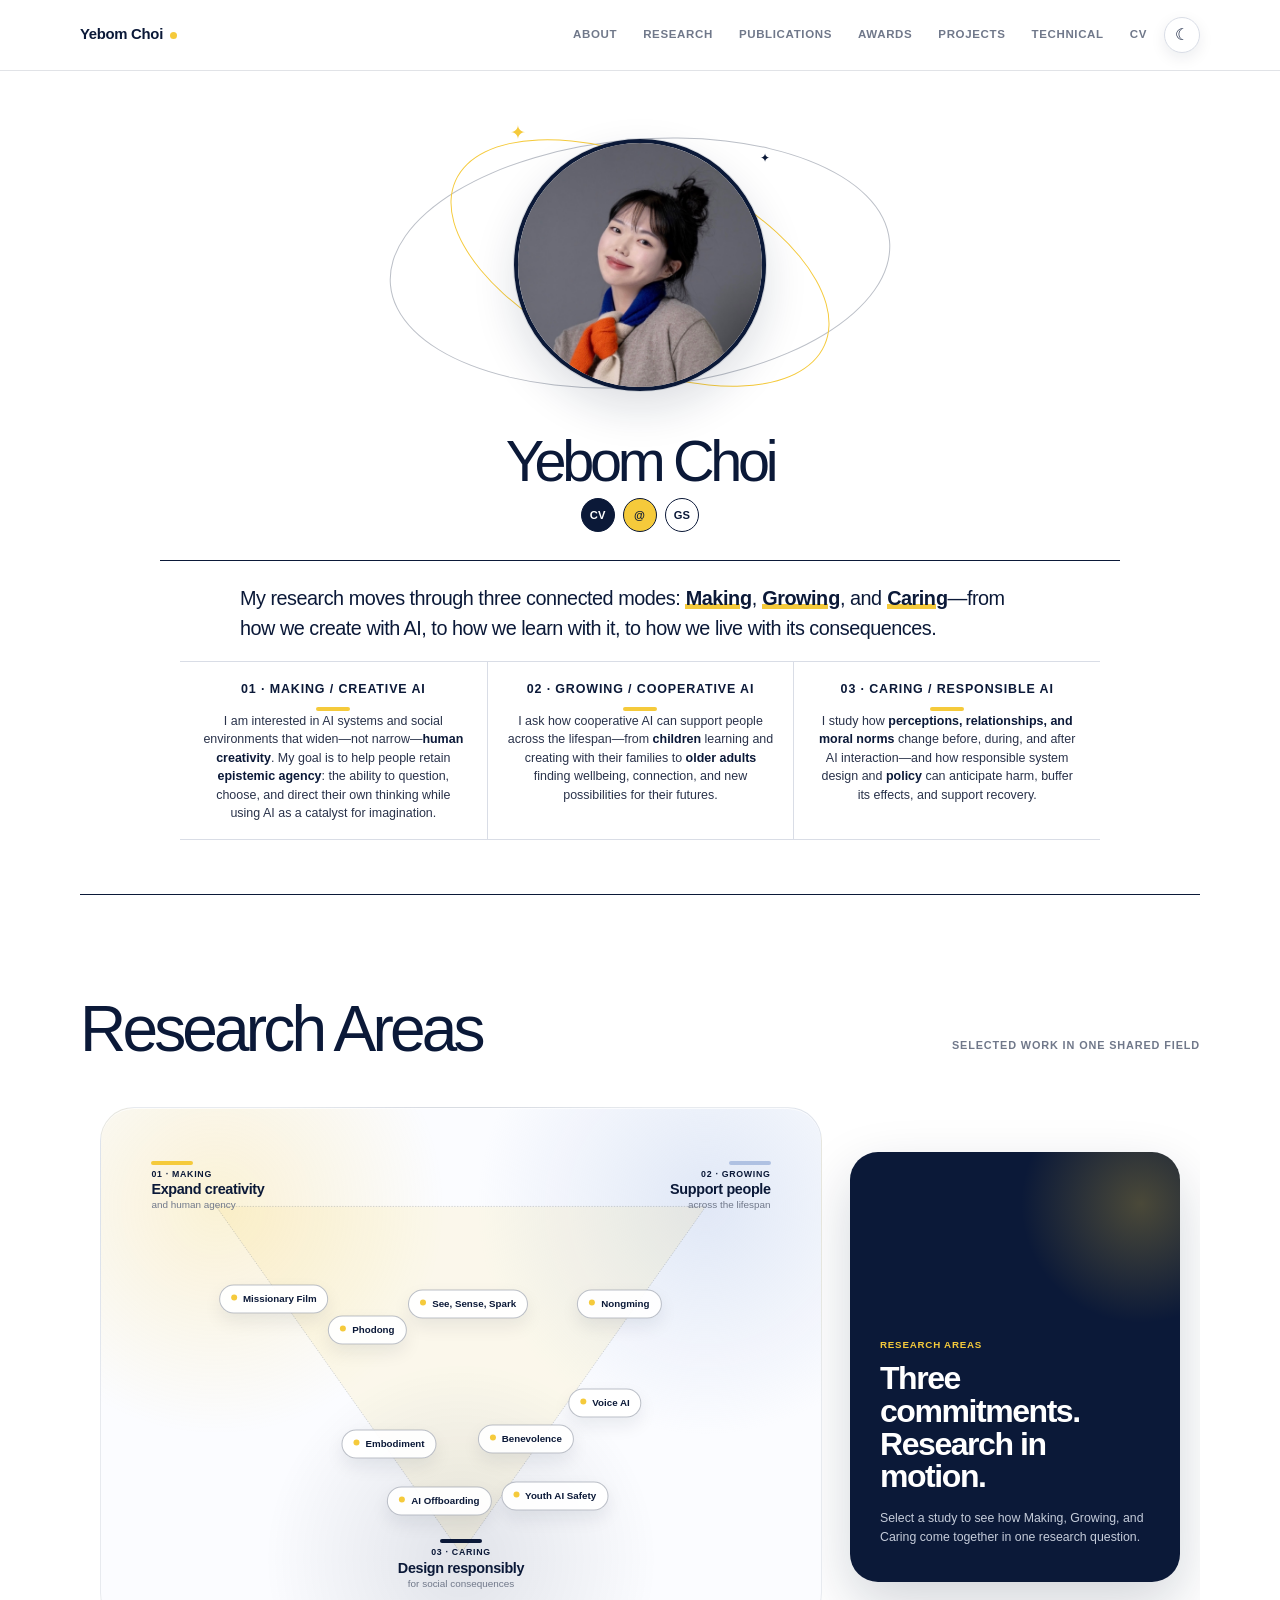
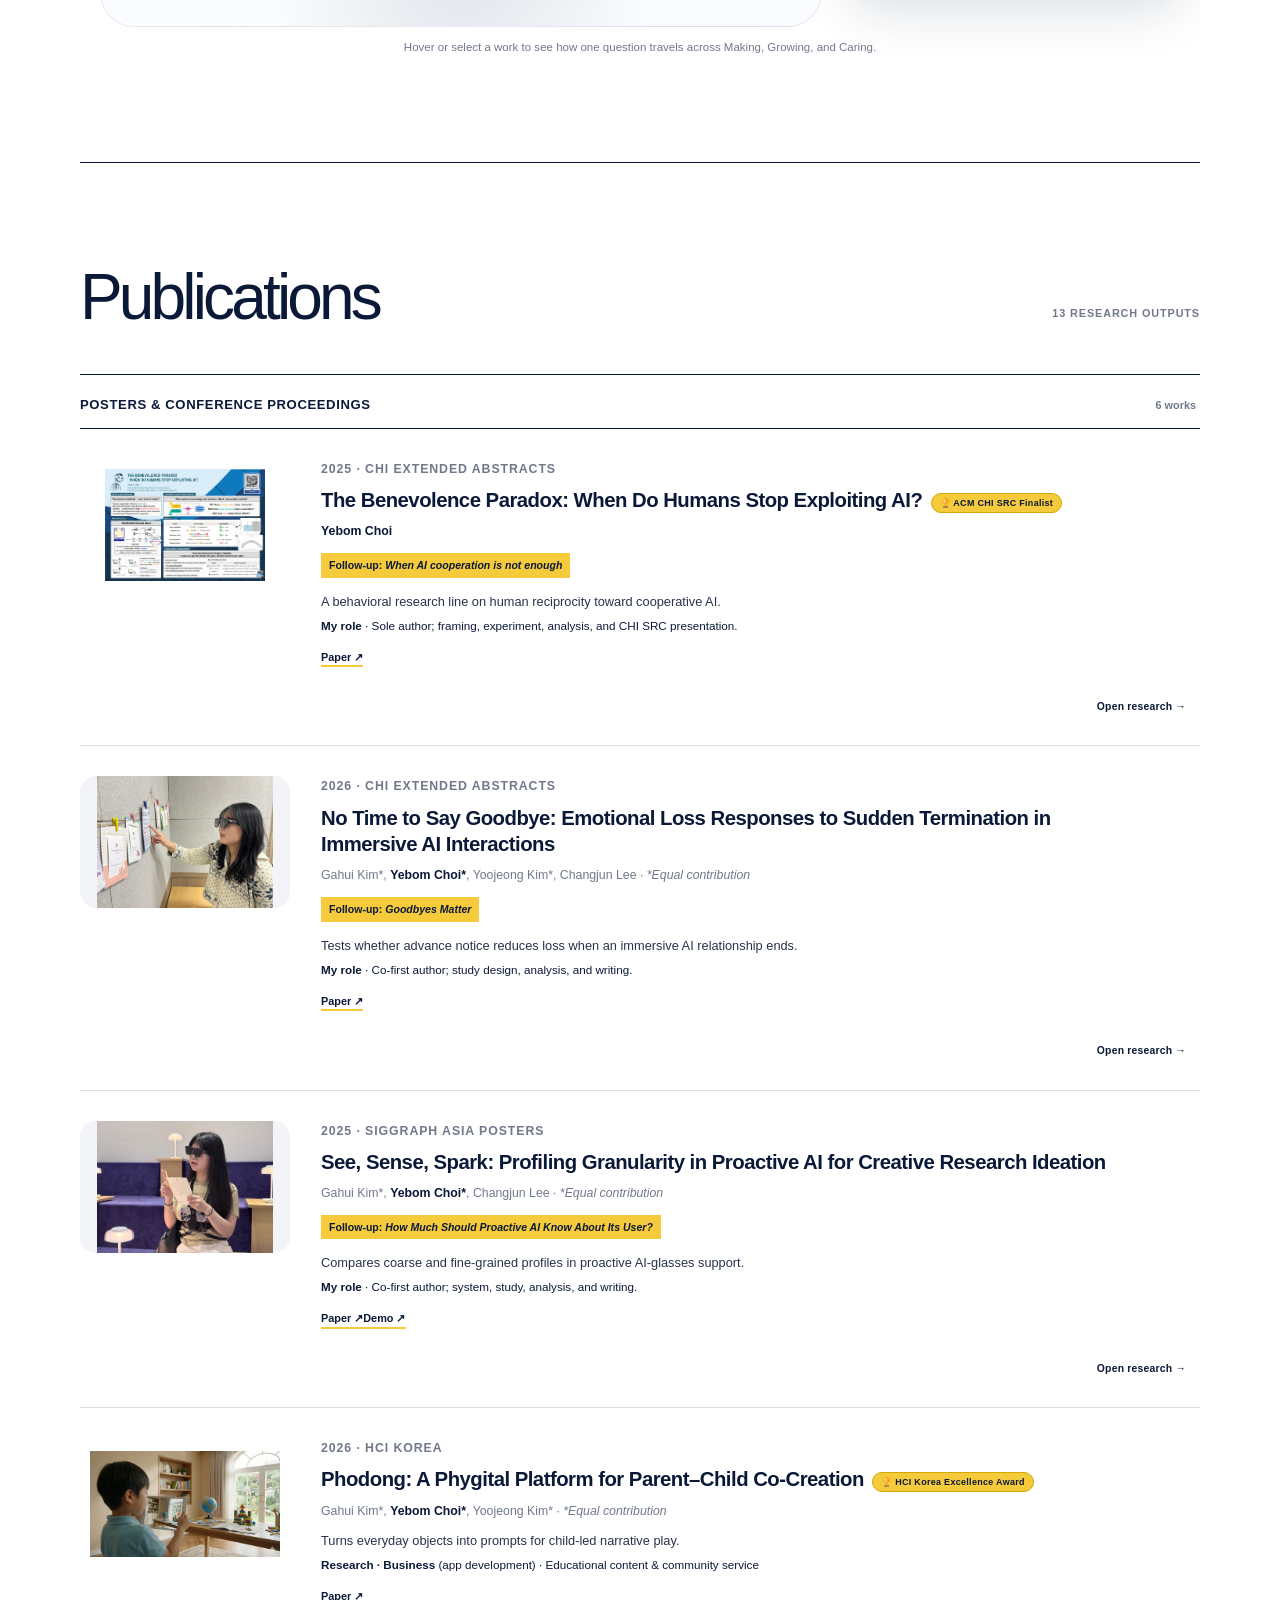
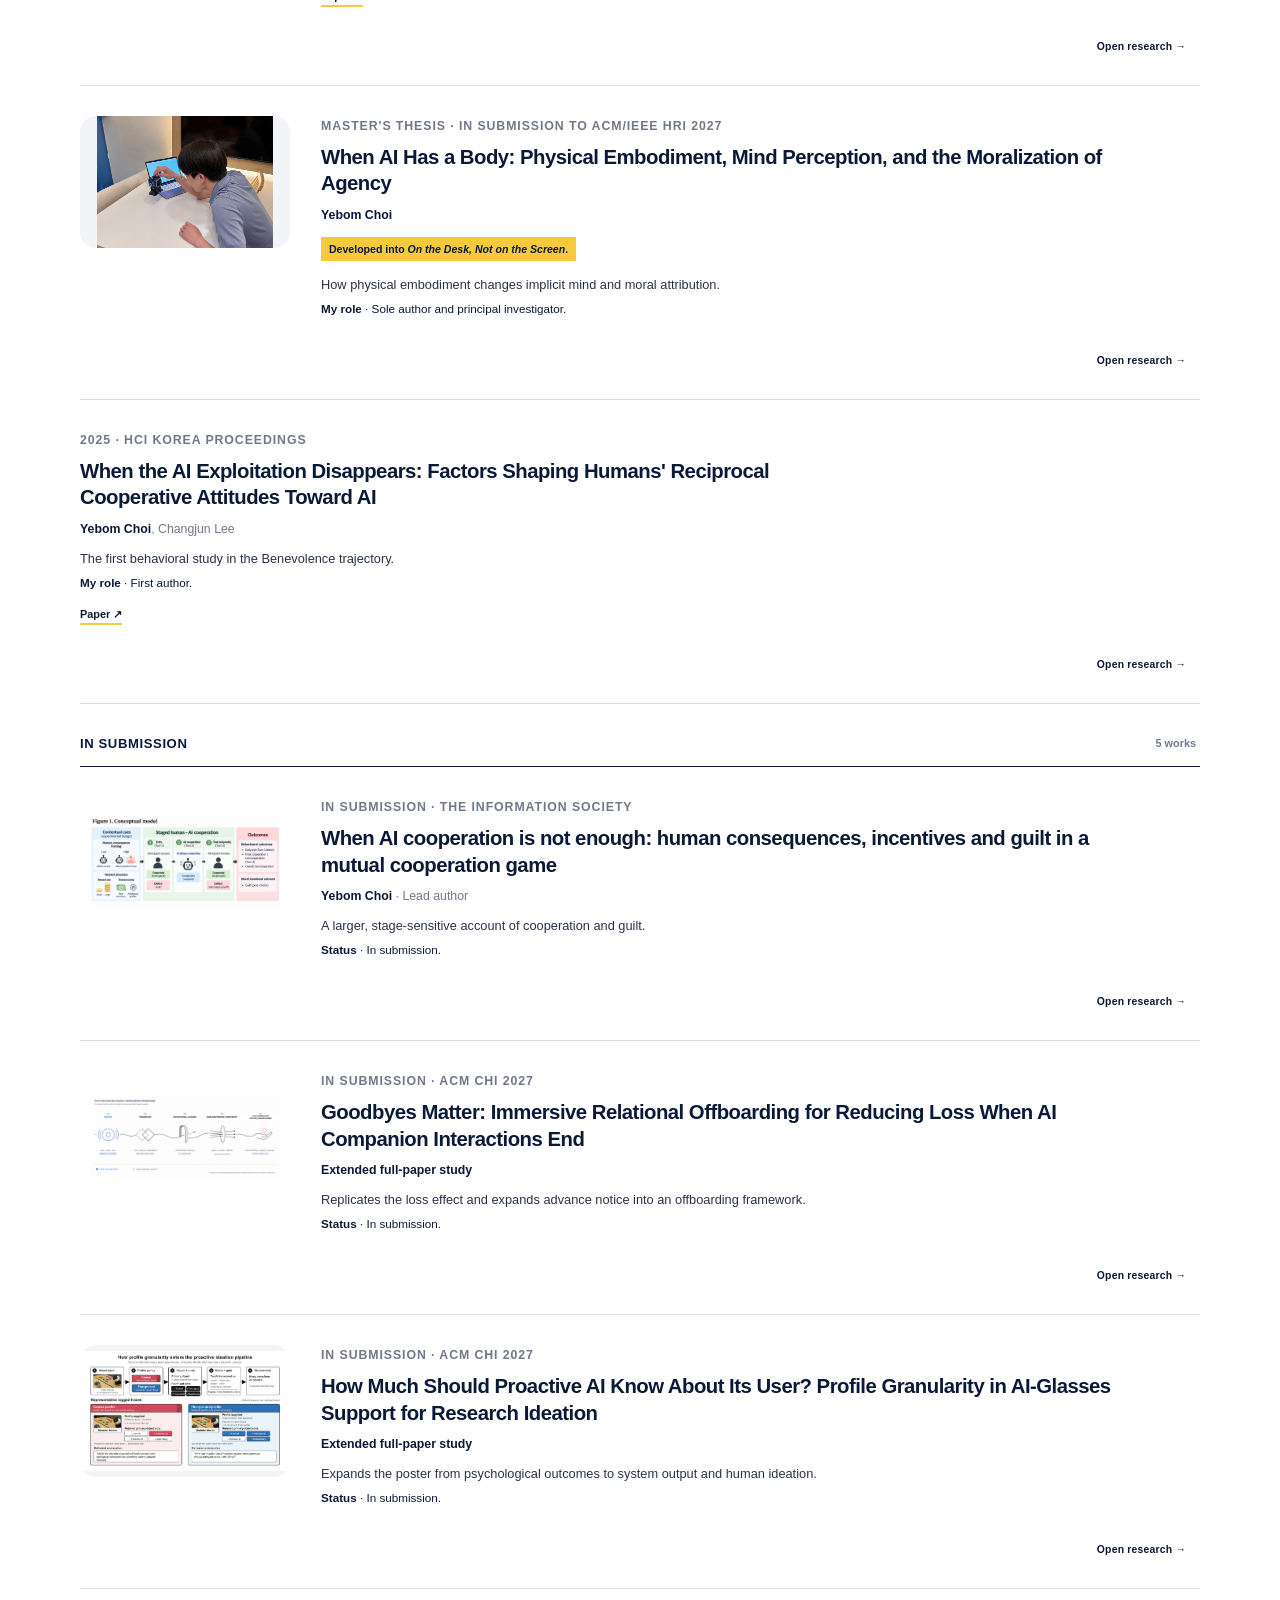
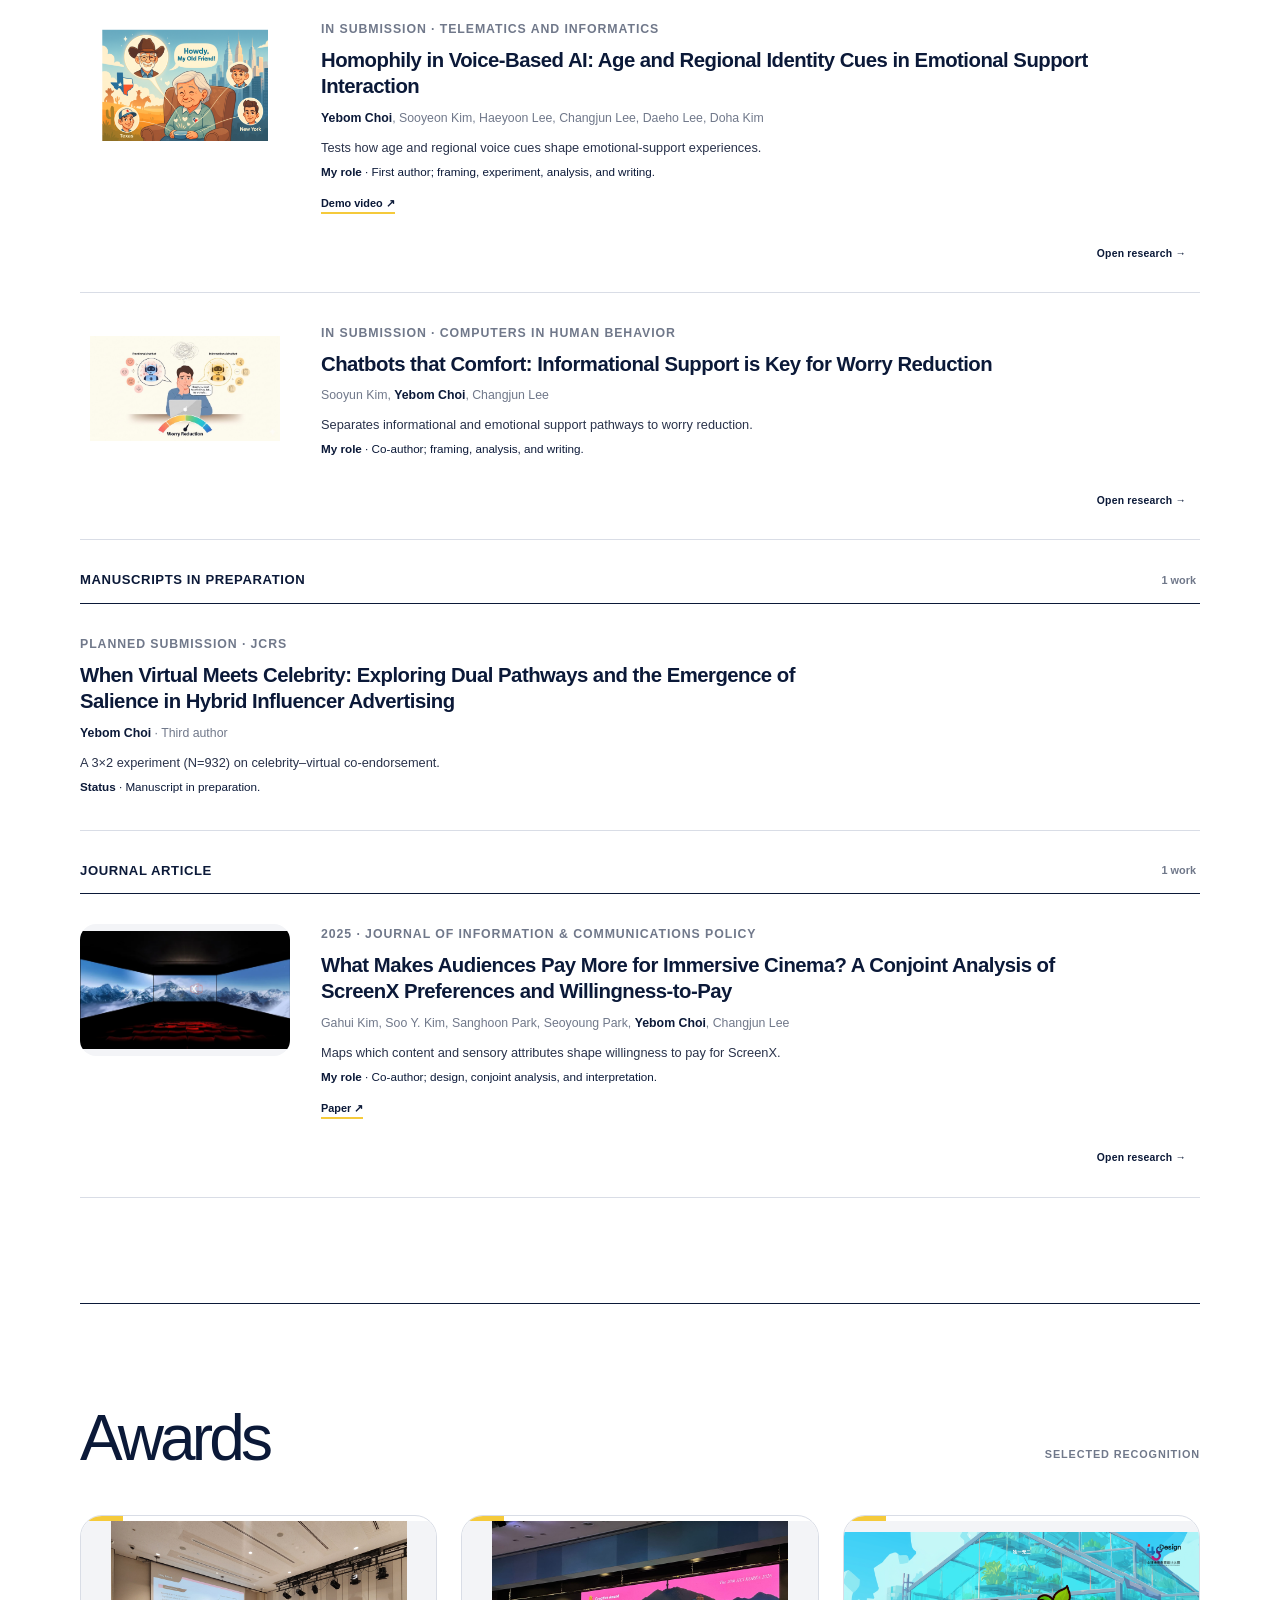
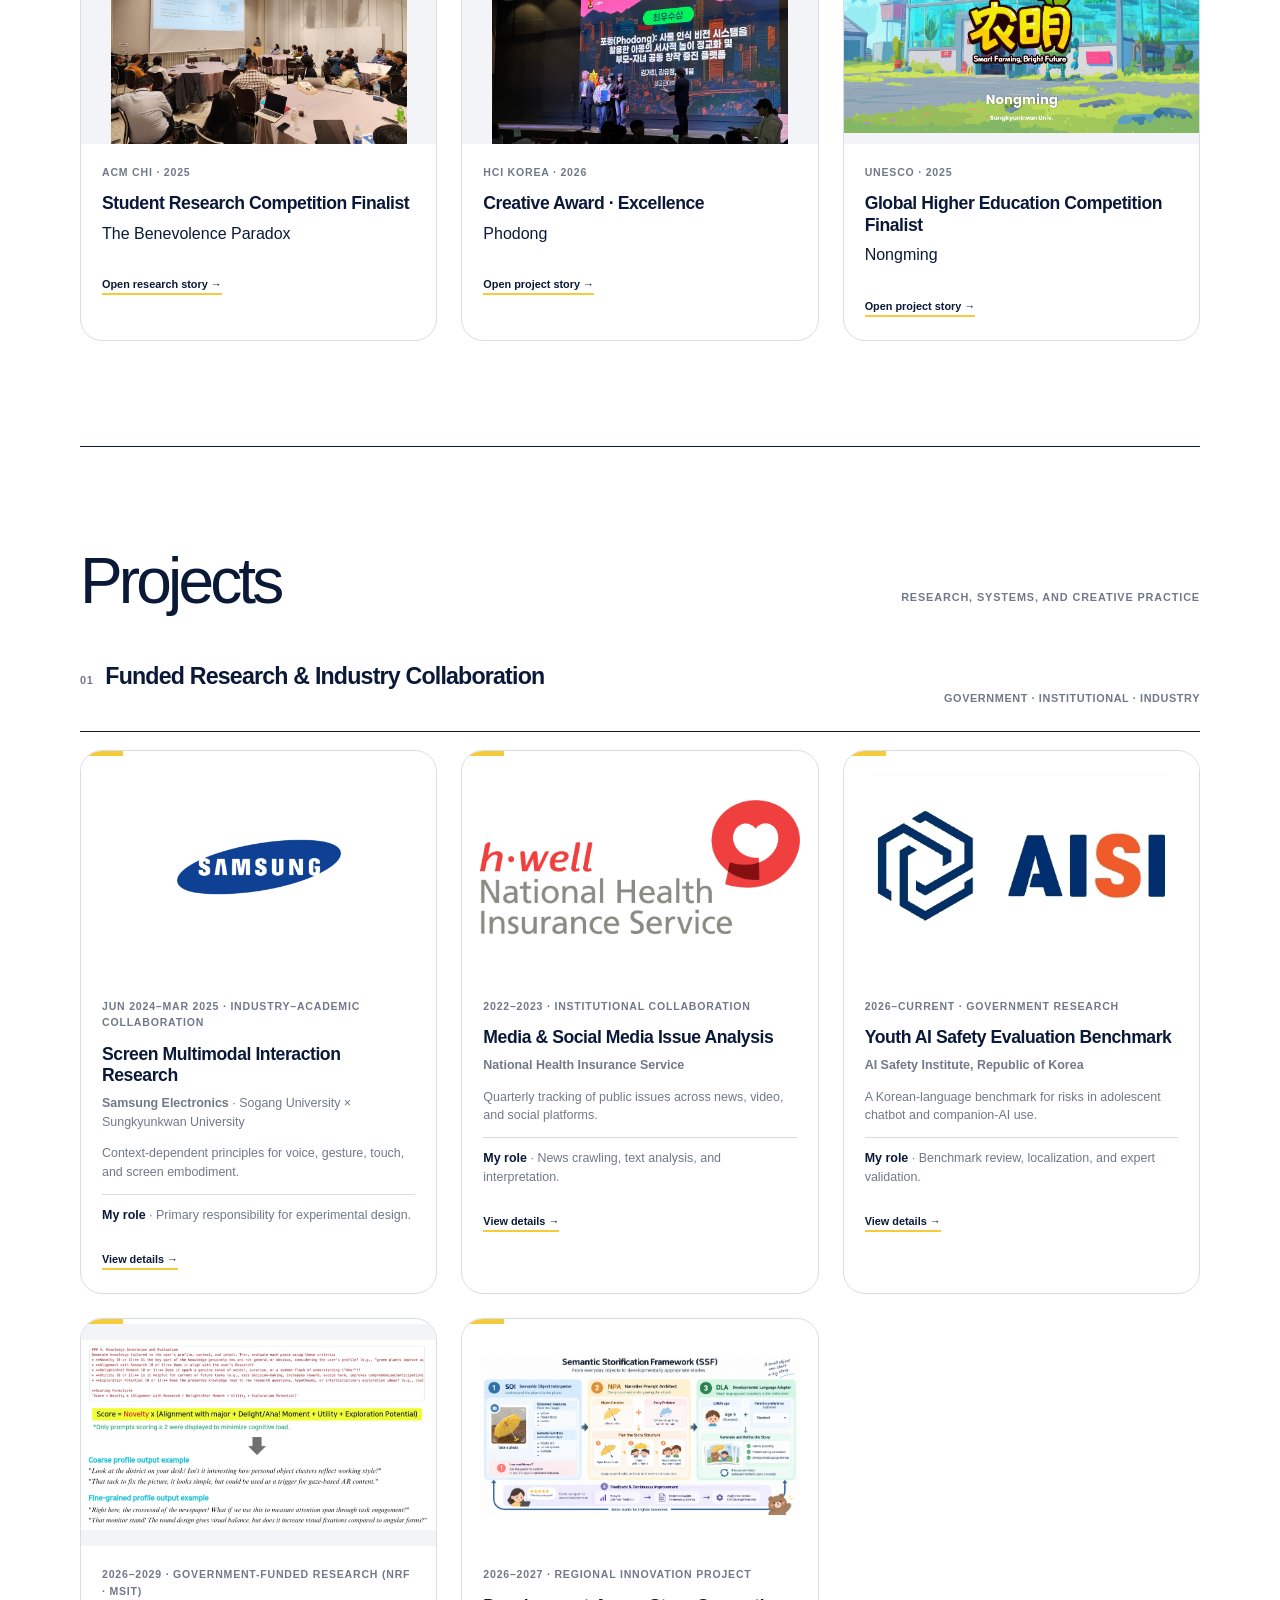
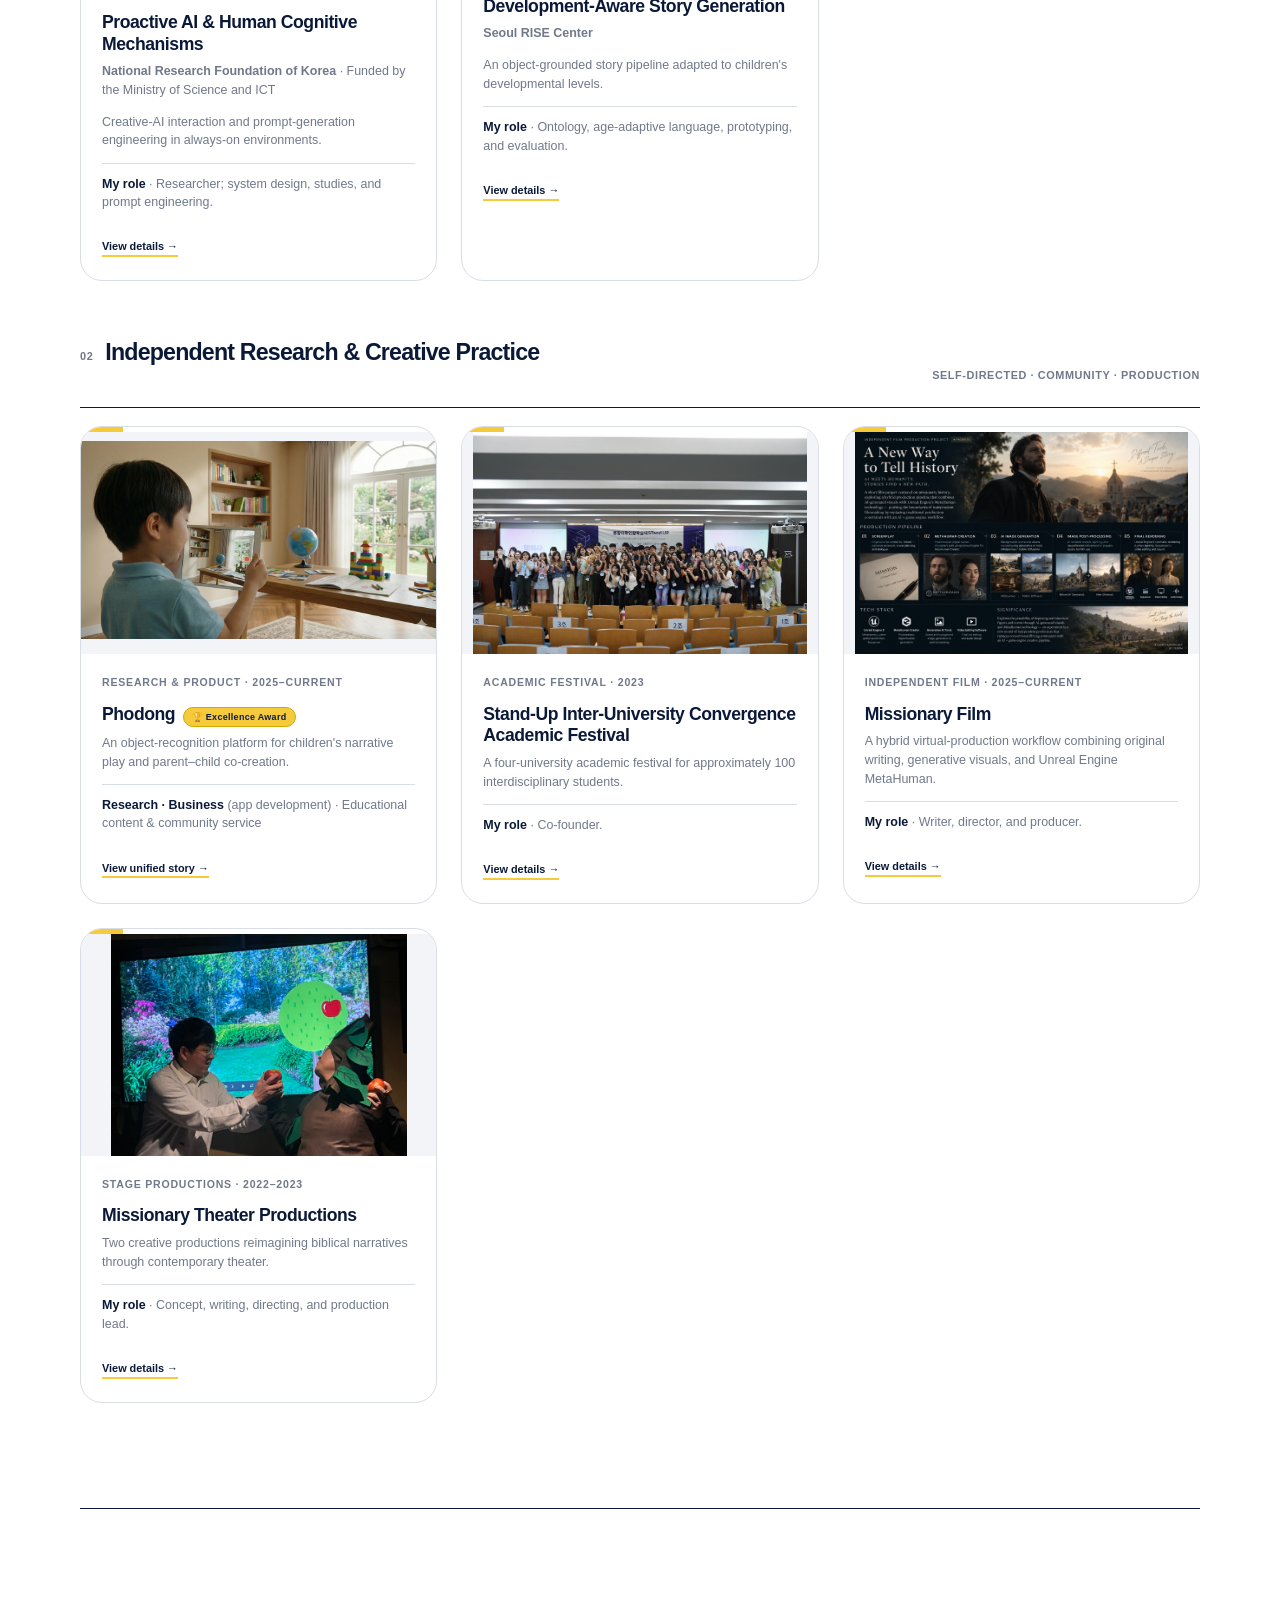
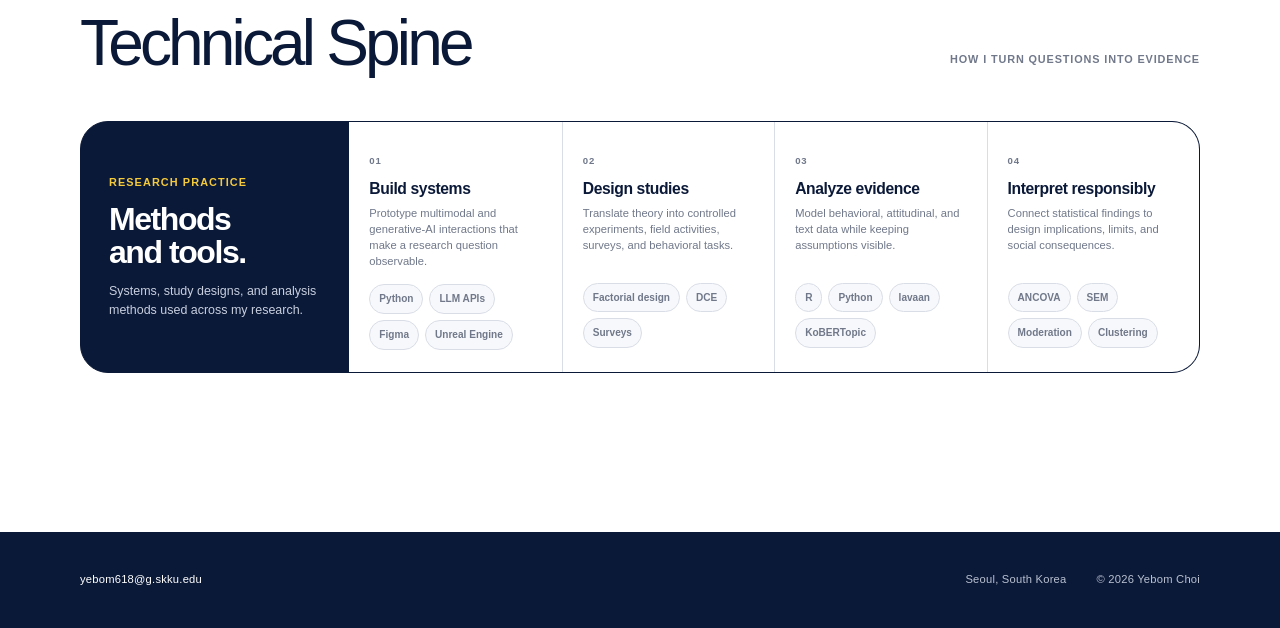
==== index.html @ 518c2830 "Restore uncropped research visuals" ====
<!doctype html>
<html lang="en">
<head>
  <meta charset="utf-8" />
  <meta name="viewport" content="width=device-width, initial-scale=1" />
  <meta name="theme-color" content="#ffffff" />
  <title>Yebom Choi — HCI Researcher</title>
  <meta name="description" content="Yebom Choi is an HCI researcher studying creative, cooperative, and responsible AI." />
  <script>(()=>{const s=localStorage.getItem("yebom-theme");const p=matchMedia("(prefers-color-scheme: dark)").matches?"dark":"light";document.documentElement.dataset.theme=s||p;})();</script>
  <link rel="stylesheet" href="styles.css?v=20261007-1" />
</head>
<body>
  <header class="site-header"><div class="header-inner">
    <a class="brand" href="#about">Yebom Choi</a>
    <div class="header-actions"><nav class="top-nav" aria-label="Primary navigation"><a href="#about">About</a><a href="#research">Research</a><a href="#publications">Publications</a><a href="#awards">Awards</a><a href="#projects">Projects</a><a href="#technical">Technical</a><a href="assets/Yebom_Choi_Academic_CV.pdf">CV</a></nav><button class="theme-toggle" type="button" aria-label="Switch to dark mode"><span aria-hidden="true">☾</span></button></div>
  </div></header>
  <main>
    <section id="about" class="about page-width">
      <div class="identity-row"><div class="portrait-orbit"><span class="hero-orbit-line" aria-hidden="true"></span><span class="spark spark-one" aria-hidden="true">✦</span><span class="spark spark-two" aria-hidden="true">✦</span><div class="photo-mask"><img class="profile-photo" src="assets/yebom-choi-profile-0390.jpg" alt="Portrait of Yebom Choi" /></div></div><div class="identity-copy"><h1>Yebom Choi</h1><div class="profile-links"><a class="link-icon" href="assets/Yebom_Choi_Academic_CV.pdf" aria-label="Curriculum vitae">CV</a><a class="link-icon" href="mailto:yebom618@g.skku.edu" aria-label="Email Yebom Choi">@</a><a class="link-icon link-icon-wide" href="https://scholar.google.com/citations?hl=ko&amp;user=NtmGsdUAAAAJ" target="_blank" rel="noreferrer" aria-label="Google Scholar profile">GS</a></div></div></div>
      <div class="bio-grid"><div class="bio-copy"><p class="bio-manifesto">My research moves through three connected modes: <strong><span class="bio-marker">Makin</span>g</strong>, <strong><span class="bio-marker">Growin</span>g</strong>, and <strong><span class="bio-marker">Carin</span>g</strong>—from how we create with AI, to how we learn with it, to how we live with its consequences.</p><div class="bio-modes">
        <article><p class="bio-mode-label">01 · Making / Creative AI</p><p>I am interested in AI systems and social environments that widen—not narrow—<strong>human creativity</strong>. My goal is to help people retain <strong>epistemic agency</strong>: the ability to question, choose, and direct their own thinking while using AI as a catalyst for imagination.</p></article>
        <article><p class="bio-mode-label">02 · Growing / Cooperative AI</p><p>I ask how cooperative AI can support people across the lifespan—from <strong>children</strong> learning and creating with their families to <strong>older adults</strong> finding wellbeing, connection, and new possibilities for their futures.</p></article>
        <article><p class="bio-mode-label">03 · Caring / Responsible AI</p><p>I study how <strong>perceptions, relationships, and moral norms</strong> change before, during, and after AI interaction—and how responsible system design and <strong>policy</strong> can anticipate harm, buffer its effects, and support recovery.</p></article>
      </div></div></div>
    </section>
    <section id="research" class="research-section content-section page-width">
      <div class="section-title"><h2>Research Areas</h2><span>Selected work in one shared field</span></div>
      <div class="research-field" data-active-work=""><div class="field-map" aria-label="A shared research field connecting Making, Growing, and Caring.">
        <svg class="field-connections" viewBox="0 0 100 100" preserveAspectRatio="none" aria-hidden="true"><path class="field-boundary" d="M16 19 L84 19 L50 86 Z"></path><line class="field-link link-making" x1="50" y1="52" x2="16" y2="19"></line><line class="field-link link-growing" x1="50" y1="52" x2="84" y2="19"></line><line class="field-link link-caring" x1="50" y1="52" x2="50" y2="86"></line><circle class="field-focus" cx="50" cy="52" r="2.1"></circle></svg>
        <div class="field-anchor anchor-making"><small>01 · Making</small><strong>Expand creativity</strong><span>and human agency</span></div><div class="field-anchor anchor-growing"><small>02 · Growing</small><strong>Support people</strong><span>across the lifespan</span></div><div class="field-anchor anchor-caring"><small>03 · Caring</small><strong>Design responsibly</strong><span>for social consequences</span></div>
        <button class="field-work work-film" type="button" data-field-work="missionary-film" data-field-x="24" data-field-y="37"><span>Missionary Film</span></button><button class="field-work work-phodong" type="button" data-field-work="phodong" data-field-x="37" data-field-y="43"><span>Phodong</span></button><button class="field-work work-sss" type="button" data-field-work="sss" data-field-x="51" data-field-y="38"><span>See, Sense, Spark</span></button><button class="field-work work-nongming" type="button" data-field-work="nongming" data-field-x="72" data-field-y="38"><span>Nongming</span></button><button class="field-work work-homophily" type="button" data-field-work="homophily" data-field-x="70" data-field-y="57"><span>Voice AI</span></button><button class="field-work work-benevolence" type="button" data-field-work="benevolence" data-field-x="59" data-field-y="64"><span>Benevolence</span></button><button class="field-work work-embodiment" type="button" data-field-work="embodiment" data-field-x="40" data-field-y="65"><span>Embodiment</span></button><button class="field-work work-goodbye" type="button" data-field-work="goodbye" data-field-x="47" data-field-y="76"><span>AI Offboarding</span></button><button class="field-work work-youth" type="button" data-field-work="youth-safety" data-field-x="63" data-field-y="75"><span>Youth AI Safety</span></button>
      </div><aside class="field-story" aria-live="polite"><div class="field-story-intro" data-field-intro><span>Research areas</span><h3>Three commitments.<br />Research in motion.</h3><p>Select a study to see how Making, Growing, and Caring come together in one research question.</p></div><div class="field-story-work" data-field-story hidden><p class="field-story-eyebrow" data-field-eyebrow></p><h3 data-field-title></h3><p class="field-story-summary" data-field-summary></p><div class="field-story-modes"><span>Making</span><span>Growing</span><span>Caring</span></div><button class="field-open-button" type="button" data-field-open>Open the full research story <span>→</span></button></div></aside></div>
      <p class="field-instruction">Hover or select a work to see how one question travels across Making, Growing, and Caring.</p>
    </section>
    <section id="publications" class="content-section page-width">
      <div class="section-title"><h2>Publications</h2><span>13 research outputs</span></div><div class="publication-list">
        <article id="pub-benevolence" data-detail-card="benevolence"><div class="pub-thumbnail"><img src="assets/detail/benevolence/thumbnail.png" alt="The Benevolence Paradox research poster" /></div><div class="pub-copy"><p class="pub-meta">2025 · CHI Extended Abstracts</p><h3>The Benevolence Paradox: When Do Humans Stop Exploiting AI? <span class="award-badge">★ ACM CHI SRC Finalist</span></h3><p><strong>Yebom Choi</strong></p><p class="work-status">Follow-up: <em>When AI cooperation is not enough</em></p><p class="pub-summary">A behavioral research line on human reciprocity toward cooperative AI.</p><p class="pub-role"><strong>My role</strong> · Sole author; framing, experiment, analysis, and CHI SRC presentation.</p><a class="paper-link" href="https://dl.acm.org/doi/pdf/10.1145/3706599.3719279" target="_blank" rel="noreferrer">Paper ↗</a></div></article>
        <article id="pub-homophily" data-detail-card="homophily"><div class="pub-thumbnail"><img src="assets/detail/homophily/thumbnail.png" alt="Older adult speaking with a voice-based AI" /></div><div class="pub-copy"><p class="pub-meta">Under review · Telematics and Informatics</p><h3>Homophily in Voice-Based AI: Age and Regional Identity Cues in Emotional Support Interaction</h3><p><strong>Yebom Choi</strong>, Sooyeon Kim, Haeyoon Lee, Changjun Lee, Daeho Lee, Doha Kim</p><p class="pub-summary">Tests how age and regional voice cues shape emotional-support experiences.</p><p class="pub-role"><strong>My role</strong> · First author; framing, experiment, analysis, and writing.</p><a class="paper-link" href="https://youtu.be/fIHGNQhxkyE?si=cRXqr7V3E5IYFjcp" target="_blank" rel="noreferrer">Demo video ↗</a></div></article>
        <article id="pub-chatbots" data-detail-card="chatbots"><div class="pub-thumbnail"><img src="assets/detail/chatbots/thumbnail.jpg" alt="Chatbot support pathways" /></div><div class="pub-copy"><p class="pub-meta">Under review · Computers in Human Behavior</p><h3>Chatbots that Comfort: Informational Support is Key for Worry Reduction</h3><p>Sooyun Kim, <strong>Yebom Choi</strong>, Changjun Lee</p><p class="pub-summary">Separates informational and emotional support pathways to worry reduction.</p><p class="pub-role"><strong>My role</strong> · Co-author; framing, analysis, and writing.</p></div></article>
        <article id="pub-screenx"><div class="pub-thumbnail"><img src="assets/detail/screenx/figure.png" alt="ScreenX audience preference analysis" /></div><div class="pub-copy"><p class="pub-meta">2025 · Journal of Information &amp; Communications Policy</p><h3>What Makes Audiences Pay More for Immersive Cinema? A Conjoint Analysis of ScreenX Preferences and Willingness-to-Pay</h3><p>Gahui Kim, Soo Y. Kim, Sanghoon Park, Seoyoung Park, <strong>Yebom Choi</strong>, Changjun Lee</p><p class="pub-summary">Maps which content and sensory attributes shape willingness to pay for ScreenX.</p><p class="pub-role"><strong>My role</strong> · Co-author; design, conjoint analysis, and interpretation.</p><a class="paper-link" href="https://www.dbpia.co.kr/journal/articleDetail?nodeId=NODE12717030" target="_blank" rel="noreferrer">Paper ↗</a></div></article>
        <article id="pub-goodbye" data-detail-card="goodbye"><div class="pub-thumbnail"><img src="assets/detail/goodbye/thumbnail.png" alt="Illustration of an AI companion relationship ending" /></div><div class="pub-copy"><p class="pub-meta">2026 · CHI Extended Abstracts</p><h3>No Time to Say Goodbye: Emotional Loss Responses to Sudden Termination in Immersive AI Interactions</h3><p>Gahui Kim*, <strong>Yebom Choi*</strong>, Yoojeong Kim*, Changjun Lee · <em>*Equal contribution</em></p><p class="work-status">Follow-up: <em>Goodbyes Matter</em></p><p class="pub-summary">Tests whether advance notice reduces loss when an immersive AI relationship ends.</p><p class="pub-role"><strong>My role</strong> · Co-first author; study design, analysis, and writing.</p><a class="paper-link" href="https://dl.acm.org/doi/pdf/10.1145/3772363.3798687" target="_blank" rel="noreferrer">Paper ↗</a></div></article>
        <article id="pub-phodong" data-detail-card="phodong"><div class="pub-thumbnail"><img src="assets/detail/phodong/thumbnail.png" alt="A child creating a Phodong story" /></div><div class="pub-copy"><p class="pub-meta">2026 · HCI Korea</p><h3>Phodong: A Phygital Platform for Parent–Child Co-Creation <span class="award-badge">★ HCI Korea Excellence Award</span></h3><p>Gahui Kim*, <strong>Yebom Choi*</strong>, Yoojeong Kim* · <em>*Equal contribution</em></p><p class="pub-summary">Turns everyday objects into prompts for child-led narrative play.</p><p class="pub-role"><strong>Research · Business</strong> (app development) · Educational content &amp; community service</p><a class="paper-link" href="https://www.dbpia.co.kr/journal/voisDetail?voisId=VOIS00810329" target="_blank" rel="noreferrer">Paper ↗</a></div></article>
        <article id="pub-sss" data-detail-card="sss"><div class="pub-thumbnail"><img src="assets/detail/sss/overview.png" alt="Proactive AI ideation pipeline" /></div><div class="pub-copy"><p class="pub-meta">2025 · SIGGRAPH Asia Posters</p><h3>See, Sense, Spark: Profiling Granularity in Proactive AI for Creative Research Ideation</h3><p>Gahui Kim*, <strong>Yebom Choi*</strong>, Changjun Lee · <em>*Equal contribution</em></p><p class="work-status">Follow-up: <em>How Much Should Proactive AI Know About Its User?</em></p><p class="pub-summary">Compares coarse and fine-grained profiles in proactive AI-glasses support.</p><p class="pub-role"><strong>My role</strong> · Co-first author; system, study, analysis, and writing.</p><a class="paper-link" href="https://dl.acm.org/doi/full/10.1145/3757374.3771458" target="_blank" rel="noreferrer">Paper ↗</a><a class="paper-link" href="https://youtu.be/kbhWUENajDM?si=b6m7_Tjsb87YCoGQ" target="_blank" rel="noreferrer">Demo ↗</a></div></article>
        <article id="pub-exploitation" data-detail-card="benevolence"><div class="pub-thumbnail"><img src="assets/detail/benevolence/figure-3.png" alt="Reciprocal cooperation results" /></div><div class="pub-copy"><p class="pub-meta">2025 · HCI Korea Proceedings</p><h3>When the AI Exploitation Disappears: Factors Shaping Humans' Reciprocal Cooperative Attitudes Toward AI</h3><p><strong>Yebom Choi</strong>, Changjun Lee</p><p class="pub-summary">The first behavioral study in the Benevolence trajectory.</p><p class="pub-role"><strong>My role</strong> · First author.</p><a class="paper-link" href="https://www.dbpia.co.kr/journal/articleDetail?nodeId=NODE12131515" target="_blank" rel="noreferrer">Paper ↗</a></div></article>
        <article id="pub-ai-cooperation" data-detail-card="benevolence" data-research-node="follow-up"><div class="pub-thumbnail"><img src="assets/detail/benevolence/overview.png" alt="Mutual cooperation game" /></div><div class="pub-copy"><p class="pub-meta">In submission · The Information Society</p><h3>When AI cooperation is not enough: human consequences, incentives and guilt in a mutual cooperation game</h3><p><strong>Yebom Choi</strong> · Lead author</p><p class="pub-summary">A larger, stage-sensitive account of cooperation and guilt.</p><p class="pub-role"><strong>Status</strong> · In submission.</p></div></article>
        <article id="pub-goodbyes-matter" data-detail-card="goodbye" data-research-node="follow-up"><div class="pub-thumbnail"><img src="assets/detail/goodbye/figure-4.png" alt="Relational offboarding framework" /></div><div class="pub-copy"><p class="pub-meta">In submission · ACM CHI 2027</p><h3>Goodbyes Matter: Immersive Relational Offboarding for Reducing Loss When AI Companion Interactions End</h3><p><strong>Extended full-paper study</strong></p><p class="pub-summary">Replicates the loss effect and expands advance notice into an offboarding framework.</p><p class="pub-role"><strong>Status</strong> · In submission.</p></div></article>
        <article id="pub-proactive-profile" data-detail-card="sss" data-research-node="follow-up"><div class="pub-thumbnail"><img src="assets/detail/sss/figure-2.png" alt="Profile condition effects" /></div><div class="pub-copy"><p class="pub-meta">In submission · ACM CHI 2027</p><h3>How Much Should Proactive AI Know About Its User? Profile Granularity in AI-Glasses Support for Research Ideation</h3><p><strong>Extended full-paper study</strong></p><p class="pub-summary">Expands the poster from psychological outcomes to system output and human ideation.</p><p class="pub-role"><strong>Status</strong> · In submission.</p></div></article>
        <article id="pub-on-the-desk" data-detail-card="on-the-desk"><div class="pub-thumbnail"><img src="assets/detail/embodiment/procedure.png" alt="Physical and virtual AI study procedure" /></div><div class="pub-copy"><p class="pub-meta">Master's thesis · In submission to ACM/IEEE HRI 2027</p><h3>When AI Has a Body: Physical Embodiment, Mind Perception, and the Moralization of Agency</h3><p><strong>Yebom Choi</strong></p><p class="work-status">Developed into <em>On the Desk, Not on the Screen</em>.</p><p class="pub-summary">How physical embodiment changes implicit mind and moral attribution.</p><p class="pub-role"><strong>My role</strong> · Sole author and principal investigator.</p></div></article>
        <article id="pub-virtual-celebrity"><div class="pub-thumbnail pub-placeholder" aria-hidden="true"><span>Hybrid<br />Influencers</span></div><div class="pub-copy"><p class="pub-meta">Planned submission · JCRS</p><h3>When Virtual Meets Celebrity: Exploring Dual Pathways and the Emergence of Salience in Hybrid Influencer Advertising</h3><p><strong>Yebom Choi</strong> · Third author</p><p class="pub-summary">A 3×2 experiment (N=932) on celebrity–virtual co-endorsement.</p><p class="pub-role"><strong>Status</strong> · Manuscript in preparation.</p></div></article>
      </div>
    </section>
    <section id="awards" class="content-section page-width">
      <div class="section-title"><h2>Awards</h2><span>Selected recognition</span></div>
      <div class="visual-grid award-grid">
        <article class="visual-card" data-detail-card="benevolence">
          <img src="assets/detail/awards/src.jpg" alt="Yebom Choi presenting at the ACM CHI Student Research Competition" />
          <div><p class="card-meta">ACM CHI · 2025</p><h3>Student Research Competition Finalist</h3><p>The Benevolence Paradox</p><span class="card-detail-hint">Open research story →</span></div>
        </article>
        <article class="visual-card" data-detail-card="phodong">
          <img src="assets/detail/awards/phodong.jpg" alt="Phodong team receiving an HCI Korea award" />
          <div><p class="card-meta">HCI Korea · 2026</p><h3>Creative Award · Excellence</h3><p>Phodong</p><span class="card-detail-hint">Open project story →</span></div>
        </article>
        <article id="award-nongming" class="visual-card" data-detail-card="nongming">
          <img src="assets/detail/nongming/thumbnail.png" alt="Nongming smart-farm education game" />
          <div><p class="card-meta">UNESCO · 2025</p><h3>Global Higher Education Competition Finalist</h3><p>Nongming</p><span class="card-detail-hint">Open project story →</span></div>
        </article>
      </div>
    </section>

    <section id="projects" class="content-section page-width">
      <div class="section-title"><h2>Projects</h2><span>Research, systems, and creative practice</span></div>

      <div class="project-group-heading"><div><span>01</span><h3>Funded Research &amp; Industry Collaboration</h3></div><p>Government · Institutional · Industry</p></div>
      <div class="visual-grid project-grid">
        <article id="project-samsung" class="visual-card" data-detail-card="samsung">
          <img src="assets/detail/samsung/thumbnail.png" alt="Screen multimodal interaction research" />
          <div><p class="card-meta">Jun 2024–Mar 2025 · Industry–Academic Collaboration</p><h3>Screen Multimodal Interaction Research</h3><p class="project-organization"><strong>Samsung Electronics</strong> · Sogang University × Sungkyunkwan University</p><p>Context-dependent principles for voice, gesture, touch, and screen embodiment.</p><p class="role-note"><strong>My role</strong> · Primary responsibility for experimental design.</p><span class="card-detail-hint">View details →</span></div>
        </article>
        <article id="project-nhis" class="visual-card" data-detail-card="nhis">
          <img src="assets/detail/nhis/thumbnail.png" alt="National health insurance media issue analysis" />
          <div><p class="card-meta">2022–2023 · Institutional Collaboration</p><h3>Media &amp; Social Media Issue Analysis</h3><p class="project-organization"><strong>National Health Insurance Service</strong></p><p>Quarterly tracking of public issues across news, video, and social platforms.</p><p class="role-note"><strong>My role</strong> · News crawling, text analysis, and interpretation.</p><span class="card-detail-hint">View details →</span></div>
        </article>
        <article id="project-youth-safety" class="visual-card media-contain" data-detail-card="youth-safety">
          <img src="assets/detail/aisi/benchmark-overview.png?v=20261007-2" alt="Korean Youth AI Safety Evaluation Benchmark workflow" />
          <div><p class="card-meta">2026–Current · Government Research</p><h3>Youth AI Safety Evaluation Benchmark</h3><p class="project-organization"><strong>AI Safety Institute, Republic of Korea</strong></p><p>A Korean-language benchmark for risks in adolescent chatbot and companion-AI use.</p><p class="role-note"><strong>My role</strong> · Benchmark review, localization, and expert validation.</p><span class="card-detail-hint">View details →</span></div>
        </article>
        <article id="project-proactive-ai" class="visual-card" data-detail-card="always-on-ai">
          <img src="assets/detail/alwayson/thumbnail.png" alt="Prompt scoring and output examples for always-on proactive AI research" />
          <div><p class="card-meta">2026–2029 · Government-Funded Research (NRF · MSIT)</p><h3>Proactive AI &amp; Human Cognitive Mechanisms</h3><p class="project-organization"><strong>National Research Foundation of Korea</strong> · Funded by the Ministry of Science and ICT</p><p>Creative-AI interaction and prompt-generation engineering in always-on environments.</p><p class="role-note"><strong>My role</strong> · Researcher; system design, studies, and prompt engineering.</p><span class="card-detail-hint">View details →</span></div>
        </article>
        <article id="project-story-generation" class="visual-card" data-detail-card="child-story">
          <img src="assets/detail/rise/architecture.png" alt="Semantic Storification Framework architecture" />
          <div><p class="card-meta">2026–2027 · Regional Innovation Project</p><h3>Development-Aware Story Generation</h3><p class="project-organization"><strong>Seoul RISE Center</strong></p><p>An object-grounded story pipeline adapted to children's developmental levels.</p><p class="role-note"><strong>My role</strong> · Ontology, age-adaptive language, prototyping, and evaluation.</p><span class="card-detail-hint">View details →</span></div>
        </article>
      </div>

      <div class="project-group-heading project-group-heading-creative"><div><span>02</span><h3>Independent Research &amp; Creative Practice</h3></div><p>Self-directed · Community · Production</p></div>
      <div class="visual-grid project-grid">
        <article id="project-phodong" class="visual-card" data-detail-card="phodong">
          <img src="assets/detail/phodong/thumbnail.png" alt="Phodong parent-child co-creation platform" />
          <div><p class="card-meta">Research &amp; Product · 2025–Current</p><h3>Phodong <span class="award-badge">★ Excellence Award</span></h3><p>An object-recognition platform for children's narrative play and parent–child co-creation.</p><p class="role-note"><strong>Research · Business</strong> (app development) · Educational content &amp; community service</p><span class="card-detail-hint">View unified story →</span></div>
        </article>
        <article id="project-standup" class="visual-card" data-detail-card="standup">
          <img src="assets/detail/standup/thumbnail.jpg" alt="Stand-Up Inter-University Convergence Academic Festival" />
          <div><p class="card-meta">Academic Festival · 2023</p><h3>Stand-Up Inter-University Convergence Academic Festival</h3><p>A four-university academic festival for approximately 100 interdisciplinary students.</p><p class="role-note"><strong>My role</strong> · Co-founder.</p><span class="card-detail-hint">View details →</span></div>
        </article>
        <article id="project-film" class="visual-card" data-detail-card="missionary-film">
          <img src="assets/detail/missionary-film/image.png" alt="AI-assisted missionary film production" />
          <div><p class="card-meta">Independent Film · 2025–Current</p><h3>Missionary Film</h3><p>A hybrid virtual-production workflow combining original writing, generative visuals, and Unreal Engine MetaHuman.</p><p class="role-note"><strong>My role</strong> · Writer, director, and producer.</p><span class="card-detail-hint">View details →</span></div>
        </article>
        <article id="project-stage" class="visual-card" data-detail-card="missionary-theater">
          <img src="assets/detail/missionary-theater/scene-1.jpg" alt="Missionary theater production" />
          <div><p class="card-meta">Stage Productions · 2022–2023</p><h3>Missionary Theater Productions</h3><p>Two creative productions reimagining biblical narratives through contemporary theater.</p><p class="role-note"><strong>My role</strong> · Concept, writing, directing, and production lead.</p><span class="card-detail-hint">View details →</span></div>
        </article>
      </div>
    </section>

    <section id="technical" class="content-section page-width">
      <div class="section-title"><h2>Technical Spine</h2><span>How I turn questions into evidence</span></div>
      <div class="technical-spine">
        <div class="technical-spine-intro"><p>Research practice</p><h3>Methods<br />and tools.</h3><span>Systems, study designs, and analysis methods used across my research.</span></div>
        <div class="technical-clusters">
          <article><span>01</span><h4>Build systems</h4><p>Prototype multimodal and generative-AI interactions that make a research question observable.</p><div><span class="technical-tag">Python</span><span class="technical-tag">LLM APIs</span><span class="technical-tag">Figma</span><span class="technical-tag">Unreal Engine</span></div></article>
          <article><span>02</span><h4>Design studies</h4><p>Translate theory into controlled experiments, field activities, surveys, and behavioral tasks.</p><div><span class="technical-tag">Factorial design</span><span class="technical-tag">DCE</span><span class="technical-tag">Surveys</span></div></article>
          <article><span>03</span><h4>Analyze evidence</h4><p>Model behavioral, attitudinal, and text data while keeping assumptions visible.</p><div><span class="technical-tag">R</span><span class="technical-tag">Python</span><span class="technical-tag">lavaan</span><span class="technical-tag">KoBERTopic</span></div></article>
          <article><span>04</span><h4>Interpret responsibly</h4><p>Connect statistical findings to design implications, limits, and social consequences.</p><div><span class="technical-tag">ANCOVA</span><span class="technical-tag">SEM</span><span class="technical-tag">Moderation</span><span class="technical-tag">Clustering</span></div></article>
        </div>
      </div>
    </section>
  </main>
  <dialog id="detail-dialog" class="detail-dialog" aria-labelledby="detail-title"><div class="detail-shell"><form method="dialog" class="detail-topbar"><p id="detail-eyebrow">Research detail</p><button class="detail-close" type="submit" aria-label="Close research detail">×</button></form><div class="detail-media"><img id="detail-image" alt="" /><div id="detail-placeholder" class="detail-placeholder">Additional visual can be added here.</div></div><div id="detail-gallery" class="detail-gallery"></div><h2 id="detail-title"></h2><p id="detail-summary" class="detail-summary"></p><section id="case-study-content" class="case-study-content" hidden></section><div id="detail-facts" class="detail-facts"><article><span>My role</span><p id="detail-role"></p></article><article><span>Methods &amp; tools</span><p id="detail-methods"></p></article><article><span>Key point</span><p id="detail-finding"></p></article></div><div class="detail-actions"><a id="detail-paper" class="detail-paper" href="#" target="_blank" rel="noreferrer">Paper ↗</a><div id="detail-extra-links" class="detail-extra-links"></div><form method="dialog"><button class="detail-done" type="submit">Close</button></form></div></div></dialog>
  <footer class="site-footer"><div class="footer-inner"><a href="mailto:yebom618@g.skku.edu">yebom618@g.skku.edu</a><span>Seoul, South Korea</span><span>© 2026 Yebom Choi</span></div></footer>
  <script src="research-data.js?v=20261006-9"></script><script src="project-data.js?v=20261006-9"></script><script src="app.js?v=20261006-9"></script>
</body>
</html>
---- styles.css ----
:root {
  --navy: #0b1938;
  --yellow: #f5ca3b;
  --white: #ffffff;
  --paper: #f7f8fb;
  --text: #29324a;
  --muted: #70788a;
  --line: #d9dde6;
}

* { box-sizing: border-box; }
html { scroll-behavior: smooth; }

body {
  margin: 0;
  color: var(--navy);
  background: var(--white);
  font-family: "Helvetica Neue", Helvetica, Arial, sans-serif;
  font-size: 16px;
  line-height: 1.55;
  -webkit-font-smoothing: antialiased;
}

a { color: inherit; text-decoration: none; }
h1, h2, h3, p { margin-top: 0; }
::selection { color: var(--navy); background: var(--yellow); }

.page-width,
.header-inner,
.footer-inner {
  width: min(1120px, calc(100% - 64px));
  margin-inline: auto;
}

.site-header {
  position: sticky;
  top: 0;
  z-index: 20;
  border-bottom: 1px solid rgba(11, 25, 56, 0.12);
  background: rgba(255, 255, 255, 0.94);
  backdrop-filter: blur(12px);
}

.header-inner {
  display: flex;
  align-items: center;
  justify-content: space-between;
  min-height: 70px;
  gap: 32px;
}

.header-actions {
  display: flex;
  min-width: 0;
  align-items: center;
  gap: 17px;
}

.theme-toggle {
  display: grid;
  width: 36px;
  height: 36px;
  flex: 0 0 36px;
  padding: 0;
  place-items: center;
  border: 1px solid var(--line);
  border-radius: 50%;
  color: var(--navy);
  background: var(--white);
  box-shadow: 0 5px 15px rgba(11, 25, 56, 0.08);
  font: inherit;
  cursor: pointer;
  transition: color 150ms ease, background 150ms ease, border-color 150ms ease, transform 150ms ease;
}

.theme-toggle:hover,
.theme-toggle:focus-visible {
  border-color: var(--navy);
  color: var(--navy);
  background: var(--yellow);
  outline: none;
  transform: rotate(9deg);
}

.theme-toggle span { font-size: 1rem; line-height: 1; }

.brand {
  font-size: 0.93rem;
  font-weight: 750;
  letter-spacing: -0.02em;
}

.brand::after {
  content: "";
  display: inline-block;
  width: 7px;
  height: 7px;
  margin-left: 7px;
  border-radius: 50%;
  background: var(--yellow);
}

.top-nav {
  display: flex;
  flex-wrap: wrap;
  justify-content: flex-end;
  gap: 26px;
  color: var(--muted);
  font-size: 0.72rem;
  font-weight: 650;
  letter-spacing: 0.055em;
  text-transform: uppercase;
}

.top-nav a,
.brand,
.paper-link {
  transition: color 150ms ease;
}

.top-nav a:hover,
.top-nav a:focus-visible,
.brand:hover,
.brand:focus-visible {
  color: var(--navy);
  text-decoration: underline;
  text-decoration-color: var(--yellow);
  text-decoration-thickness: 3px;
  text-underline-offset: 6px;
}

.about {
  display: block;
  min-height: 0;
  padding-block: 34px 54px;
  scroll-margin-top: 70px;
}

.identity-row {
  display: flex;
  flex-direction: column;
  align-items: center;
  gap: 13px;
  max-width: 820px;
  margin: 0 auto 28px;
  text-align: center;
}

.portrait-orbit {
  position: relative;
  width: min(620px, 100%);
  height: 320px;
  display: grid;
  place-items: center;
}

.portrait-orbit::before {
  content: "";
  position: absolute;
  top: 34px;
  left: 50%;
  width: min(500px, 84%);
  height: 246px;
  border: 1px solid rgba(11, 25, 56, 0.28);
  border-radius: 50%;
  transform: translateX(-50%) rotate(-5deg);
}

.hero-orbit-line {
  position: absolute;
  top: 57px;
  left: 50%;
  width: min(405px, 70%);
  height: 202px;
  border: 1px solid var(--yellow);
  border-radius: 50%;
  transform: translateX(-50%) rotate(24deg);
}

.photo-mask {
  position: relative;
  z-index: 1;
  width: 252px;
  height: 252px;
  overflow: hidden;
  border: 4px solid var(--navy);
  border-radius: 50%;
  box-shadow: 0 0 0 1px rgba(11, 25, 56, 0.13), 0 18px 44px rgba(11, 25, 56, 0.14);
}

.profile-photo {
  display: block;
  width: 100%;
  height: 100%;
  object-fit: cover;
  object-position: center 24%;
  transform: none;
}

.spark {
  position: absolute;
  z-index: 2;
  color: var(--yellow);
  font-size: 1.25rem;
  line-height: 1;
}

.spark-one { top: 18px; left: 29%; font-size: 1.2rem; }
.spark-two { top: 48px; right: 29%; color: var(--navy); font-size: 0.72rem; }

.planet-system {
  position: absolute;
  z-index: 3;
}

.planet-system:hover,
.planet-system:focus-within,
.planet-system.is-open { z-index: 10; }

.hero-planet {
  display: flex;
  width: 100%;
  height: 100%;
  flex-direction: column;
  align-items: center;
  justify-content: center;
  padding: 0;
  border: 1px solid var(--navy);
  border-radius: 50%;
  color: var(--navy);
  background: var(--white);
  font: inherit;
  text-align: center;
  cursor: pointer;
  box-shadow: 0 8px 22px rgba(11, 25, 56, 0.12);
  transition: transform 160ms ease, box-shadow 160ms ease;
}

.hero-planet:hover,
.hero-planet:focus-visible { transform: translateY(-5px); box-shadow: 0 14px 30px rgba(11, 25, 56, 0.16); outline: none; }
.hero-planet span { margin-bottom: 2px; font-size: 0.62rem; font-weight: 800; letter-spacing: 0.08em; }
.hero-planet strong { font-size: 0.9rem; letter-spacing: -0.02em; }
.hero-planet em {
  margin-top: 2px;
  font-size: 0.49rem;
  font-style: normal;
  font-weight: 750;
  letter-spacing: 0.04em;
  line-height: 1.05;
  opacity: 0.72;
  text-transform: uppercase;
}
.system-making { top: 56px; left: 55px; width: 80px; height: 80px; }
.system-growing { top: 35px; right: 48px; width: 90px; height: 90px; }
.system-caring { right: 87px; bottom: 7px; width: 82px; height: 82px; }
.system-making .hero-planet { background: var(--yellow); }
.system-caring .hero-planet { color: var(--white); background: var(--navy); }

.planet-popover {
  position: absolute;
  z-index: 8;
  top: calc(100% + 12px);
  left: 0;
  display: grid;
  width: 238px;
  padding: 10px;
  border: 1px solid var(--navy);
  border-radius: 18px;
  background: rgba(255, 255, 255, 0.98);
  box-shadow: 0 18px 44px rgba(11, 25, 56, 0.17);
  opacity: 0;
  pointer-events: none;
  transform: translateY(-7px) scale(0.97);
  transform-origin: top left;
  transition: opacity 150ms ease, transform 150ms ease;
}

.system-growing .planet-popover {
  right: 0;
  left: auto;
  transform-origin: top right;
}

.system-caring .planet-popover {
  top: auto;
  right: 0;
  bottom: calc(100% + 12px);
  left: auto;
  transform: translateY(7px) scale(0.97);
  transform-origin: bottom right;
}

.planet-system:hover .planet-popover,
.planet-system:focus-within .planet-popover,
.planet-system.is-open .planet-popover {
  opacity: 1;
  pointer-events: auto;
  transform: translateY(0) scale(1);
}

.planet-popover p {
  margin: 2px 7px 7px;
  color: var(--muted);
  font-size: 0.68rem;
  font-weight: 750;
  letter-spacing: 0.08em;
  text-transform: uppercase;
}

.planet-popover a,
.planet-popover button {
  display: flex;
  width: 100%;
  align-items: center;
  justify-content: space-between;
  gap: 12px;
  padding: 8px 9px;
  border: 0;
  border-radius: 10px;
  color: var(--navy);
  background: transparent;
  font: inherit;
  text-align: left;
  cursor: pointer;
}

.planet-popover a:hover,
.planet-popover a:focus-visible,
.planet-popover button:hover,
.planet-popover button:focus-visible { background: var(--yellow); outline: none; }
.planet-popover a strong,
.planet-popover button strong { font-size: 0.76rem; line-height: 1.25; }
.planet-popover a small,
.planet-popover button small { flex: none; color: var(--muted); font-size: 0.62rem; }

.identity-copy {
  display: flex;
  flex-direction: column;
  align-items: center;
}

.hero-kicker {
  margin-bottom: 13px;
  color: var(--muted);
  font-size: 0.72rem;
  font-weight: 750;
  letter-spacing: 0.12em;
  text-transform: uppercase;
}

.identity-copy h1 {
  max-width: 700px;
  margin-bottom: 13px;
  font-size: clamp(2.9rem, 4.5vw, 3.8rem);
  font-weight: 450;
  line-height: 0.82;
  letter-spacing: -0.075em;
}

.hero-role {
  max-width: 560px;
  margin-bottom: 19px;
  color: var(--text);
  font-size: 1rem;
  line-height: 1.48;
  letter-spacing: -0.018em;
}

.profile-links {
  display: flex;
  flex-wrap: wrap;
  gap: 8px;
  justify-content: center;
}

.link-icon {
  display: inline-grid;
  min-width: 34px;
  height: 34px;
  padding-inline: 8px;
  place-items: center;
  border: 1px solid var(--navy);
  border-radius: 999px;
  color: var(--white);
  background: var(--navy);
  font-size: 0.7rem;
  font-weight: 800;
  letter-spacing: 0.02em;
  transition: color 150ms ease, background 150ms ease, transform 150ms ease;
}

.link-icon:nth-child(2) { color: var(--navy); background: var(--yellow); }
.link-icon:nth-child(3) { color: var(--navy); background: var(--white); }
.link-icon:hover,
.link-icon:focus-visible {
  color: var(--navy);
  background: var(--yellow);
  text-decoration: none;
  outline: none;
  transform: translateY(-2px);
}

.bio-grid {
  display: grid;
  grid-template-columns: 1fr;
  gap: 28px;
  align-items: start;
  max-width: 960px;
  margin-inline: auto;
  padding-top: 22px;
  border-top: 1px solid var(--navy);
}

.bio-copy {
  max-width: 920px;
  margin-inline: auto;
}

.bio-copy p {
  margin-bottom: 15px;
  color: var(--text);
  font-size: 1rem;
  line-height: 1.64;
}

.bio-copy .bio-manifesto {
  max-width: 800px;
  margin: 0 auto;
  color: var(--navy);
  font-size: clamp(1.05rem, 1.7vw, 1.24rem);
  font-weight: 500;
  line-height: 1.52;
  letter-spacing: -0.025em;
}

.bio-manifesto strong {
  font-weight: 650;
}

.bio-marker {
  padding-inline: 0.03em;
  background: linear-gradient(to top, var(--yellow) 0 0.24em, transparent 0.24em 100%);
  box-decoration-break: clone;
  -webkit-box-decoration-break: clone;
}

.bio-copy p:last-child { margin-bottom: 0; }

.bio-modes {
  display: grid;
  grid-template-columns: repeat(3, minmax(0, 1fr));
  margin-top: 17px;
  border-block: 1px solid var(--line);
}

.bio-modes article {
  display: flex;
  min-height: 166px;
  flex-direction: column;
  align-items: center;
  justify-content: flex-start;
  padding: 18px 20px 16px;
  text-align: center;
}

.bio-modes article + article {
  border-left: 1px solid var(--line);
}

.bio-copy .bio-modes p {
  margin: 0;
  font-size: 0.78rem;
  line-height: 1.48;
}

.bio-modes article > p:last-child strong {
  color: var(--navy);
  font-weight: 760;
}

.bio-copy .bio-mode-label {
  min-height: 2.6em;
  margin-bottom: 10px;
  color: var(--navy);
  font-size: 0.66rem;
  font-weight: 800;
  letter-spacing: 0.07em;
  line-height: 1.28;
  text-transform: uppercase;
}

.bio-mode-label::after {
  display: block;
  width: 34px;
  height: 4px;
  margin: 9px auto 0;
  border-radius: 999px;
  background: var(--yellow);
  content: "";
}

.research-section {
  overflow: hidden;
}

.research-field {
  display: grid;
  width: min(1080px, 100%);
  grid-template-columns: minmax(0, 1fr) 330px;
  gap: 28px;
  align-items: center;
  margin: 24px auto 0;
}

.field-map {
  position: relative;
  height: 520px;
  overflow: hidden;
  border: 1px solid rgba(11, 25, 56, 0.08);
  border-radius: 34px;
  background:
    radial-gradient(circle at 16% 19%, rgba(245, 202, 59, 0.21), transparent 31%),
    radial-gradient(circle at 84% 19%, rgba(188, 204, 234, 0.42), transparent 31%),
    radial-gradient(circle at 50% 87%, rgba(11, 25, 56, 0.11), transparent 34%),
    #fbfcff;
  box-shadow: inset 0 1px rgba(255, 255, 255, 0.72);
  isolation: isolate;
}

.field-connections {
  position: absolute;
  inset: 0;
  z-index: 0;
  width: 100%;
  height: 100%;
  overflow: visible;
  pointer-events: none;
}

.field-boundary {
  fill: rgba(245, 202, 59, 0.1);
  stroke: rgba(11, 25, 56, 0.4);
  stroke-dasharray: 1.4 1.4;
  stroke-width: 0.42;
  vector-effect: non-scaling-stroke;
}

.field-link {
  opacity: 0;
  stroke-width: 0.34;
  transition: opacity 180ms ease;
  vector-effect: non-scaling-stroke;
}

.link-making { stroke: #d5a900; }
.link-growing { stroke: #8da2ca; }
.link-caring { stroke: var(--navy); }

.field-focus {
  fill: var(--yellow);
  opacity: 0;
  stroke: var(--navy);
  stroke-width: 0.3;
  transition: opacity 180ms ease;
  vector-effect: non-scaling-stroke;
}

.research-field:not([data-active-work=""]) .field-link,
.research-field:not([data-active-work=""]) .field-focus { opacity: 0.88; }

.field-anchor {
  position: absolute;
  z-index: 2;
  display: grid;
  gap: 3px;
  max-width: 165px;
  color: var(--navy);
  line-height: 1.06;
}

.field-anchor::before {
  position: absolute;
  top: -9px;
  width: 42px;
  height: 4px;
  border-radius: 999px;
  content: "";
}

.field-anchor small {
  font-size: 0.55rem;
  font-weight: 820;
  letter-spacing: 0.08em;
  text-transform: uppercase;
}

.field-anchor strong { font-size: 0.9rem; letter-spacing: -0.025em; }
.field-anchor span { color: var(--muted); font-size: 0.62rem; }
.anchor-making { top: 12%; left: 7%; }
.anchor-making::before { left: 0; background: var(--yellow); }
.anchor-growing { top: 12%; right: 7%; text-align: right; }
.anchor-growing::before { right: 0; background: #afc1e2; }
.anchor-caring { right: 0; bottom: 7%; left: 0; margin: auto; text-align: center; }
.anchor-caring::before { right: 0; left: 0; margin: auto; background: var(--navy); }

.field-work {
  position: absolute;
  z-index: 4;
  top: var(--y);
  left: var(--x);
  min-width: 70px;
  padding: 8px 11px;
  border: 1px solid rgba(11, 25, 56, 0.28);
  border-radius: 999px;
  color: var(--navy);
  background: rgba(255, 255, 255, 0.92);
  box-shadow: 0 8px 18px rgba(11, 25, 56, 0.08);
  font: inherit;
  font-size: 0.61rem;
  font-weight: 790;
  line-height: 1.12;
  cursor: pointer;
  transform: translate(-50%, -50%);
  transition: color 150ms ease, background 150ms ease, box-shadow 150ms ease, opacity 150ms ease, transform 150ms ease;
}

.field-work::before {
  display: inline-block;
  width: 6px;
  height: 6px;
  margin-right: 6px;
  border-radius: 50%;
  background: var(--yellow);
  content: "";
  vertical-align: 1px;
}

.field-work:hover,
.field-work:focus-visible,
.field-work.is-active {
  z-index: 6;
  color: var(--white);
  background: var(--navy);
  box-shadow: 0 13px 28px rgba(11, 25, 56, 0.22);
  outline: none;
  transform: translate(-50%, -50%) scale(1.06);
}

.field-work:hover::before,
.field-work:focus-visible::before,
.field-work.is-active::before { background: var(--yellow); }
.research-field:not([data-active-work=""]) .field-work:not(.is-active) { opacity: 0.28; }

.work-film { --x: 24%; --y: 37%; }
.work-phodong { --x: 37%; --y: 43%; }
.work-sss { --x: 51%; --y: 38%; }
.work-nongming { --x: 72%; --y: 38%; }
.work-homophily { --x: 70%; --y: 57%; }
.work-benevolence { --x: 59%; --y: 64%; }
.work-embodiment { --x: 40%; --y: 65%; }
.work-goodbye { --x: 47%; --y: 76%; }
.work-youth { --x: 63%; --y: 75%; }

.field-story {
  min-height: 430px;
  overflow: hidden;
  border-radius: 28px;
  color: var(--white);
  background:
    radial-gradient(circle at 88% 12%, rgba(245, 202, 59, 0.27), transparent 25%),
    var(--navy);
  box-shadow: 0 22px 55px rgba(11, 25, 56, 0.18);
}

.field-story-intro,
.field-story-work {
  min-height: 430px;
  padding: 34px 30px;
}

.field-story-intro {
  display: flex;
  flex-direction: column;
  justify-content: flex-end;
}

.field-story-intro[hidden],
.field-story-work[hidden] { display: none; }

.field-story-intro > span,
.field-story-eyebrow {
  margin: 0 0 10px;
  color: var(--yellow);
  font-size: 0.61rem;
  font-weight: 820;
  letter-spacing: 0.08em;
  text-transform: uppercase;
}

.field-story h3 {
  margin: 0;
  color: inherit;
  font-size: clamp(1.55rem, 2.5vw, 2.15rem);
  letter-spacing: -0.045em;
  line-height: 1.02;
}

.field-story-intro p,
.field-story-summary {
  margin: 16px 0 0;
  color: #c5ccda;
  font-size: 0.77rem;
  line-height: 1.58;
}

.field-story-modes {
  display: flex;
  flex-wrap: wrap;
  gap: 7px;
  margin-top: 22px;
}

.field-story-modes span {
  padding: 7px 10px;
  border: 1px solid rgba(255, 255, 255, 0.18);
  border-radius: 999px;
  color: #e7ebf3;
  font-size: 0.57rem;
  font-weight: 760;
}

.field-open-button {
  display: flex;
  width: 100%;
  align-items: center;
  justify-content: space-between;
  margin-top: 26px;
  padding: 13px 15px;
  border: 0;
  border-radius: 14px;
  color: var(--navy);
  background: var(--yellow);
  font: inherit;
  font-size: 0.66rem;
  font-weight: 820;
  cursor: pointer;
  transition: transform 150ms ease, background 150ms ease;
}

.field-open-button:hover,
.field-open-button:focus-visible { background: #ffda47; outline: none; transform: translateY(-2px); }

.field-instruction {
  margin: 12px auto 0;
  color: var(--muted);
  font-size: 0.72rem;
  text-align: center;
}

.research-universe {
  position: relative;
  width: min(900px, 100%);
  height: 535px;
  margin-inline: auto;
  border-radius: 46px;
  background:
    radial-gradient(circle at 18% 24%, rgba(245, 202, 59, 0.9) 0 3px, transparent 4px),
    radial-gradient(circle at 82% 73%, rgba(11, 25, 56, 0.5) 0 2px, transparent 3px),
    radial-gradient(circle at 69% 13%, rgba(245, 202, 59, 0.65) 0 2px, transparent 3px),
    radial-gradient(circle at 30% 83%, rgba(11, 25, 56, 0.34) 0 2px, transparent 3px),
    linear-gradient(180deg, #fbfcff 0%, #f5f7fb 100%);
}

.orbit-line {
  position: absolute;
  top: 50%;
  left: 50%;
  border: 1px solid rgba(11, 25, 56, 0.25);
  border-radius: 50%;
  pointer-events: none;
}

.orbit-one {
  width: 76%;
  height: 52%;
  transform: translate(-50%, -50%) rotate(-8deg);
}

.orbit-two {
  width: 54%;
  height: 78%;
  border-color: rgba(245, 202, 59, 0.82);
  transform: translate(-50%, -50%) rotate(25deg);
}

.orbit-dot {
  position: absolute;
  z-index: 1;
  width: 9px;
  height: 9px;
  border-radius: 50%;
  background: var(--yellow);
  box-shadow: 0 0 0 6px rgba(245, 202, 59, 0.18);
}

.dot-one { top: 31%; left: 27%; }
.dot-two { right: 28%; bottom: 23%; width: 6px; height: 6px; background: var(--navy); box-shadow: 0 0 0 5px rgba(11, 25, 56, 0.1); }

.universe-core {
  position: absolute;
  top: 46%;
  left: 50%;
  z-index: 3;
  display: flex;
  width: 180px;
  height: 180px;
  flex-direction: column;
  align-items: center;
  justify-content: center;
  padding: 22px;
  border-radius: 50%;
  color: var(--white);
  background: var(--navy);
  text-align: center;
  box-shadow: 0 0 0 10px var(--white), 0 0 0 12px var(--yellow), 0 22px 50px rgba(11, 25, 56, 0.24);
  transform: translate(-50%, -50%);
}

.universe-core img {
  width: 62px;
  height: 62px;
  margin-bottom: 8px;
  border: 3px solid var(--white);
  border-radius: 50%;
  object-fit: cover;
  object-position: center 27%;
}

.universe-core span {
  font-size: 0.7rem;
  font-weight: 700;
  letter-spacing: 0.08em;
  text-transform: uppercase;
}

.universe-core strong {
  margin-block: -1px 3px;
  color: var(--yellow);
  font-size: 1.65rem;
  font-weight: 650;
  line-height: 1;
  letter-spacing: -0.045em;
}

.universe-core small {
  color: #c8cfdf;
  font-size: 0.65rem;
  line-height: 1.25;
}

.research-planet {
  position: absolute;
  border: 1px solid var(--navy);
  border-radius: 50%;
  color: var(--navy);
  font: inherit;
  text-align: center;
  cursor: pointer;
  transition: transform 180ms ease, box-shadow 180ms ease;
  animation: planet-float 4.5s ease-in-out infinite;
}

.research-planet span,
.research-planet strong,
.research-planet small { display: block; }
.research-planet span { margin-bottom: 7px; font-size: 0.67rem; font-weight: 800; letter-spacing: 0.08em; }
.research-planet strong { font-size: 1.08rem; line-height: 1.13; letter-spacing: -0.025em; }
.research-planet small { margin-top: 7px; font-size: 0.63rem; line-height: 1.2; opacity: 0.68; }
.research-planet:hover { transform: translateY(-5px) scale(1.03); }
.research-planet:focus-visible { outline: 4px solid rgba(245, 202, 59, 0.55); outline-offset: 5px; }
.research-planet.is-active { box-shadow: 0 0 0 8px var(--white), 0 0 0 11px var(--yellow), 0 16px 34px rgba(11, 25, 56, 0.18); }

.planet-creativity {
  top: 12%;
  left: 7%;
  width: 144px;
  height: 144px;
  background: var(--yellow);
}

.planet-education {
  top: 17%;
  right: 6%;
  width: 166px;
  height: 166px;
  background: var(--white);
  animation-delay: -1.4s;
}

.planet-ethics {
  bottom: 4%;
  left: 19%;
  width: 158px;
  height: 158px;
  color: var(--white);
  background: var(--navy);
  animation-delay: -2.8s;
}

.planet-ethics.is-active { box-shadow: 0 0 0 8px var(--white), 0 0 0 11px var(--yellow), 0 16px 34px rgba(11, 25, 56, 0.25); }

@keyframes planet-float {
  0%, 100% { translate: 0 0; }
  50% { translate: 0 -7px; }
}

.axis-panels {
  display: grid;
  grid-template-columns: repeat(3, minmax(0, 1fr));
  gap: 22px;
  width: 100%;
  margin: 0;
}

.axis-panel {
  display: flex;
  min-height: 330px;
  flex-direction: column;
  justify-content: space-between;
  gap: 28px;
  padding: 30px;
  border: 1px solid var(--navy);
  border-radius: 28px;
  background: var(--white);
}

.axis-panel[data-panel="education"] { background: var(--yellow); }
.axis-panel-dark { color: var(--white); background: var(--navy); }
.axis-panel h3 { margin-bottom: 8px; font-size: 1.48rem; line-height: 1.15; letter-spacing: -0.035em; }
.axis-panel > div > p:last-child { margin-bottom: 0; color: var(--muted); font-size: 0.9rem; line-height: 1.5; }
.axis-panel[data-panel="education"] > div > p:last-child { color: rgba(11, 25, 56, 0.72); }
.axis-panel-dark > div > p:last-child { color: #c8cfdf; }

.branch-index {
  margin-bottom: 13px;
  color: var(--muted);
  font-size: 0.7rem;
  font-weight: 750;
  letter-spacing: 0.08em;
  text-transform: uppercase;
}

.axis-panel[data-panel="education"] .branch-index { color: rgba(11, 25, 56, 0.65); }
.axis-panel-dark .branch-index { color: #aeb8ce; }

.branch-links {
  display: flex;
  flex-wrap: wrap;
  gap: 7px;
  align-content: flex-start;
}

.branch-links a,
.branch-links button,
.branch-links span {
  display: inline-block;
  padding: 7px 10px;
  border: 1px solid var(--line);
  border-radius: 999px;
  background: var(--paper);
  font-size: 0.72rem;
  line-height: 1.2;
}

.branch-links button {
  border: 1px solid var(--line);
  color: inherit;
  font: inherit;
  cursor: pointer;
}
.branch-links a,
.branch-links button { font-weight: 700; }
.branch-links a:hover,
.branch-links button:hover,
.branch-links button:focus-visible { border-color: var(--navy); background: var(--yellow); outline: none; }
.axis-panel[data-panel="education"] .branch-links a,
.axis-panel[data-panel="education"] .branch-links button,
.axis-panel[data-panel="education"] .branch-links span { border-color: rgba(11, 25, 56, 0.18); background: rgba(255, 255, 255, 0.68); }
.axis-panel-dark .branch-links a,
.axis-panel-dark .branch-links button,
.axis-panel-dark .branch-links span { border-color: rgba(255, 255, 255, 0.24); color: var(--white); background: rgba(255, 255, 255, 0.08); }
.axis-panel-dark .branch-links a:hover,
.axis-panel-dark .branch-links button:hover,
.axis-panel-dark .branch-links button:focus-visible { color: var(--navy); background: var(--yellow); }

#pub-benevolence,
#axis-creativity,
#axis-education,
#axis-ethics,
#pub-homophily,
#pub-chatbots,
#pub-screenx,
#pub-goodbye,
#pub-phodong,
#pub-embodiment,
#pub-sss,
#pub-exploitation,
#project-film,
#project-stage,
#project-phodong,
#award-nongming { scroll-margin-top: 88px; }

.content-section {
  padding-block: 105px;
  border-top: 1px solid var(--navy);
  scroll-margin-top: 70px;
}

.section-title {
  display: flex;
  align-items: flex-end;
  justify-content: space-between;
  gap: 24px;
  margin-bottom: 48px;
}

.section-title h2 {
  margin: 0;
  font-size: clamp(2.5rem, 5vw, 4.25rem);
  font-weight: 500;
  line-height: 0.92;
  letter-spacing: -0.06em;
}

.section-title span {
  padding-bottom: 5px;
  color: var(--muted);
  font-size: 0.68rem;
  font-weight: 700;
  letter-spacing: 0.08em;
  text-transform: uppercase;
}

.technical-spine {
  display: grid;
  grid-template-columns: minmax(190px, 0.72fr) minmax(0, 2.28fr);
  gap: 0;
  margin-bottom: 24px;
  overflow: hidden;
  border: 1px solid var(--navy);
  border-radius: 28px;
  background: var(--navy);
}

.technical-spine-intro {
  display: flex;
  flex-direction: column;
  justify-content: center;
  min-height: 218px;
  padding: 28px;
  color: var(--white);
}

.technical-spine-intro p {
  margin-bottom: 12px;
  color: var(--yellow);
  font-size: 0.68rem;
  font-weight: 800;
  letter-spacing: 0.1em;
  text-transform: uppercase;
}

.technical-spine-intro h3 {
  margin-bottom: 12px;
  font-size: clamp(1.45rem, 2.7vw, 2rem);
  line-height: 1.05;
  letter-spacing: -0.045em;
}

.technical-spine-intro span {
  color: #c8cfdf;
  font-size: 0.78rem;
  line-height: 1.5;
}

.technical-clusters {
  display: grid;
  grid-template-columns: repeat(4, minmax(0, 1fr));
  background: var(--white);
}

.technical-clusters article {
  min-width: 0;
  padding: 25px 20px 22px;
  border-left: 1px solid var(--line);
}

.technical-clusters article:first-child { border-left: 0; }
.technical-clusters article > span {
  color: var(--muted);
  font-size: 0.6rem;
  font-weight: 800;
  letter-spacing: 0.09em;
}
.technical-clusters h4 {
  margin: 9px 0 7px;
  font-size: 0.98rem;
  line-height: 1.18;
  letter-spacing: -0.025em;
}
.technical-clusters p {
  min-height: 62px;
  margin-bottom: 15px;
  color: var(--muted);
  font-size: 0.7rem;
  line-height: 1.42;
}
.technical-clusters article > div { display: flex; flex-wrap: wrap; gap: 6px; }
.technical-clusters button {
  padding: 6px 9px;
  border: 1px solid var(--line);
  border-radius: 999px;
  color: var(--navy);
  background: var(--paper);
  font: inherit;
  font-size: 0.63rem;
  font-weight: 750;
  cursor: pointer;
}
.technical-clusters button:hover,
.technical-clusters button:focus-visible { border-color: var(--navy); background: var(--yellow); outline: none; }
.technical-tag {
  display: inline-block;
  padding: 6px 9px;
  border: 1px solid var(--line);
  border-radius: 999px;
  color: var(--muted);
  background: var(--paper);
  font-size: 0.63rem;
  font-weight: 750;
}

.publication-list { border-top: 1px solid var(--navy); }
.project-group-heading {
  display: flex;
  align-items: end;
  justify-content: space-between;
  gap: 24px;
  margin: 28px 0 18px;
  padding-bottom: 13px;
  border-bottom: 1px solid var(--navy);
}
.project-group-heading > div { display: flex; align-items: baseline; gap: 12px; }
.project-group-heading span,
.project-group-heading p {
  color: var(--muted);
  font-size: 0.68rem;
  font-weight: 750;
  letter-spacing: 0.055em;
  text-transform: uppercase;
}
.project-group-heading h3 { font-size: clamp(1.1rem, 2.2vw, 1.45rem); letter-spacing: -0.035em; }
.project-group-heading-creative { margin-top: 54px; }
.project-organization {
  margin: 0 0 13px;
  color: var(--navy);
  font-size: 0.72rem;
  line-height: 1.42;
}
.project-organization strong { font-weight: 850; }
.publication-group-title {
  display: flex;
  align-items: center;
  justify-content: space-between;
  gap: 20px;
  padding: 30px 4px 12px 0;
  border-bottom: 1px solid var(--navy);
}
.publication-group-title:first-child { padding-top: 20px; }
.publication-group-title strong {
  color: var(--navy);
  font-size: 0.82rem;
  letter-spacing: 0.045em;
  text-transform: uppercase;
}
.publication-group-title span {
  color: var(--muted);
  font-size: 0.68rem;
  font-weight: 700;
}
.publication-list article {
  display: grid;
  grid-template-columns: 210px 1fr;
  gap: 31px;
  align-items: start;
  padding: 30px 14px 30px 0;
  border-bottom: 1px solid var(--line);
  transition: background 160ms ease, padding 160ms ease;
}

.publication-list article:hover {
  padding-left: 14px;
  background: #fffaf0;
}

.publication-list article[data-detail-card] { cursor: pointer; }
.publication-list article.publication-text-only {
  grid-template-columns: 1fr;
  padding-left: 0;
}
.publication-list article.publication-text-only .pub-thumbnail { display: none; }
.publication-list article.publication-text-only::after { grid-column: 1; }
.award-badge {
  display: inline-flex;
  align-items: center;
  width: fit-content;
  margin: 0.3em 0 0 0.35em;
  padding: 4px 8px;
  border: 1px solid #d2a900;
  border-radius: 999px;
  color: var(--navy);
  background: var(--yellow);
  font-size: 0.56rem;
  font-weight: 800;
  line-height: 1.15;
  letter-spacing: 0.035em;
  vertical-align: middle;
  white-space: nowrap;
}
.publication-list article[data-detail-card]::after {
  content: "Open research →";
  grid-column: 2;
  align-self: end;
  justify-self: end;
  color: var(--navy);
  font-size: 0.65rem;
  font-weight: 800;
  letter-spacing: 0.02em;
}
.publication-list article.publication-text-only[data-detail-card]::after { grid-column: 1; }

.pub-thumbnail {
  display: block;
  width: 210px;
  height: 132px;
  overflow: hidden;
  border-radius: 16px;
  background: var(--paper);
}

.pub-thumbnail img {
  display: block;
  width: 100%;
  height: 100%;
  padding: 10px;
  object-fit: contain;
  background: var(--white);
  transition: transform 220ms ease;
}
#pub-goodbye .pub-thumbnail img,
#pub-sss .pub-thumbnail img,
#pub-on-the-desk .pub-thumbnail img,
#pub-proactive-profile .pub-thumbnail img,
#pub-screenx .pub-thumbnail img {
  padding: 0;
  object-fit: contain;
  background: #f3f4f7;
}

.publication-list article:hover .pub-thumbnail img { transform: scale(1.025); }
.publication-list article:nth-child(3) .pub-thumbnail img,
.publication-list article:nth-child(4) .pub-thumbnail img,
.publication-list article:nth-child(7) .pub-thumbnail img { object-position: center 42%; }

.pub-placeholder {
  display: grid;
  place-items: center;
  color: var(--navy);
  background: var(--yellow);
  font-size: 1.2rem;
  font-weight: 800;
  line-height: 1.05;
}

.pub-copy { padding-top: 1px; }
.pub-meta,
.card-meta {
  color: var(--muted);
  font-size: 0.66rem;
  font-weight: 750;
  letter-spacing: 0.075em;
  text-transform: uppercase;
}

.pub-meta { margin-bottom: 8px !important; }
.publication-list h3 {
  max-width: 790px;
  margin-bottom: 9px;
  font-size: clamp(1.03rem, 1.8vw, 1.27rem);
  font-weight: 650;
  line-height: 1.3;
  letter-spacing: -0.025em;
}

.publication-list h3 a:hover { text-decoration: underline; text-decoration-color: var(--yellow); text-decoration-thickness: 4px; text-underline-offset: 3px; }
.publication-list p { margin-bottom: 4px; color: var(--muted); font-size: 0.77rem; }
.publication-list p strong { color: var(--navy); }
.publication-list .pub-summary {
  max-width: 760px;
  margin-top: 11px;
  color: var(--text);
  font-size: 0.8rem;
  line-height: 1.48;
}
.publication-list .pub-role {
  max-width: 760px;
  margin-top: 6px;
  color: var(--navy);
  font-size: 0.73rem;
  line-height: 1.45;
}
.paper-link { display: inline-block; margin-top: 10px; border-bottom: 2px solid var(--yellow); font-size: 0.68rem; font-weight: 750; }
.paper-link:hover { background: var(--yellow); }
.card-open-hint {
  display: inline-block;
  margin-top: 10px;
  color: var(--navy);
  font-size: 0.68rem;
  font-weight: 750;
}
.detail-link {
  display: inline-block;
  margin-top: 10px;
  margin-right: 12px;
  padding: 0;
  border: 0;
  border-bottom: 2px solid var(--navy);
  color: var(--navy);
  background: transparent;
  font: inherit;
  font-size: 0.68rem;
  font-weight: 750;
  cursor: pointer;
}
.detail-link:hover,
.detail-link:focus-visible { border-bottom-color: var(--yellow); outline: none; }
.work-status { display: inline-block; margin-top: 8px; padding: 4px 8px; color: var(--navy) !important; background: var(--yellow); font-size: 0.66rem !important; font-weight: 700; }

.visual-grid {
  display: grid;
  grid-template-columns: repeat(3, minmax(0, 1fr));
  gap: 24px;
}

.visual-card {
  position: relative;
  display: block;
  min-width: 0;
  border: 1px solid var(--line);
  border-radius: 22px;
  overflow: hidden;
  background: var(--white);
  transition: transform 180ms ease, box-shadow 180ms ease;
}

.visual-card[data-detail-card] { cursor: pointer; }

.visual-card::before {
  content: "";
  position: absolute;
  top: 0;
  left: 0;
  z-index: 1;
  width: 42px;
  height: 5px;
  background: var(--yellow);
  transition: width 180ms ease;
}

.visual-card:hover::before { width: 100%; }
.visual-card:hover { transform: translateY(-4px); box-shadow: 0 16px 34px rgba(11, 25, 56, 0.1); }
.visual-card > img {
  display: block;
  width: 100%;
  aspect-ratio: 16 / 10;
  margin-top: 5px;
  object-fit: contain;
  background: #f3f4f7;
}
#project-samsung > img,
#project-nhis > img,
#project-story-generation > img,
#project-youth-safety > img {
  padding: 18px;
  object-fit: contain;
  background: #fff;
}

.visual-card.media-contain > img {
  box-sizing: border-box;
  object-fit: contain;
  object-position: center;
  background: #fff;
}

.visual-placeholder {
  display: grid;
  width: 100%;
  aspect-ratio: 16 / 10;
  margin-top: 5px;
  place-content: center;
  padding: 24px;
  color: var(--navy);
  background:
    radial-gradient(circle at 78% 24%, rgba(245, 202, 59, 0.95) 0 7px, transparent 8px),
    linear-gradient(145deg, #f7f8fb 0%, #eef1f7 100%);
  text-align: center;
}
.visual-placeholder span { font-size: 1.15rem; font-weight: 750; letter-spacing: -0.03em; }
.visual-placeholder small { margin-top: 5px; color: var(--muted); font-size: 0.68rem; }

.award-grid .visual-card:first-child > img { object-position: center 38%; }
.project-grid .visual-card:first-child > img { object-position: center 35%; }
.visual-card > div { padding: 20px 21px 22px; }
.card-meta { margin-bottom: 13px; }
.visual-card h3 { margin-bottom: 7px; font-size: 1.1rem; line-height: 1.23; letter-spacing: -0.025em; }
.visual-card div > p:last-child { margin-bottom: 0; color: var(--muted); font-size: 0.78rem; }
.project-grid .visual-card div > p:not(.card-meta) { color: var(--muted); font-size: 0.78rem; line-height: 1.5; }
.project-grid .visual-card .role-note {
  margin-top: 12px;
  padding-top: 11px;
  border-top: 1px solid var(--line);
  color: var(--navy);
}
.role-note strong { color: var(--navy); }
.card-detail-hint {
  display: inline-block;
  margin-top: 14px;
  border-bottom: 2px solid var(--yellow);
  color: var(--navy);
  font-size: 0.68rem;
  font-weight: 750;
}
.visual-card:hover h3 { text-decoration: underline; text-decoration-color: var(--yellow); text-decoration-thickness: 3px; text-underline-offset: 4px; }

.detail-dialog {
  width: min(820px, calc(100% - 36px));
  max-height: min(88vh, 860px);
  overflow: auto;
  padding: 0;
  border: 1px solid var(--navy);
  border-radius: 28px;
  color: var(--navy);
  background: var(--white);
  box-shadow: 0 30px 90px rgba(11, 25, 56, 0.3);
}

.detail-dialog.is-case-study {
  width: min(1120px, calc(100% - 36px));
  max-height: 92vh;
  scrollbar-gutter: stable;
}

.detail-dialog.is-research-map {
  width: min(1180px, calc(100% - 32px));
  max-height: 94vh;
  scrollbar-gutter: stable;
}

.detail-dialog.is-research-map .detail-media,
.detail-dialog.is-research-map .detail-gallery { display: none; }

.detail-dialog.is-research-map .detail-shell { padding: 24px clamp(20px, 4vw, 48px) 34px; }
.detail-dialog.is-research-map #detail-title { max-width: 900px; margin-bottom: 8px; }
.detail-dialog.is-research-map .detail-summary { max-width: 840px; margin-bottom: 0; }

.detail-dialog::backdrop { background: rgba(11, 25, 56, 0.55); backdrop-filter: blur(4px); }
.detail-shell { padding: 24px 26px 28px; }
.detail-topbar { display: flex; align-items: center; justify-content: space-between; margin-bottom: 17px; }
.detail-topbar p { margin: 0; color: var(--muted); font-size: 0.7rem; font-weight: 750; letter-spacing: 0.09em; text-transform: uppercase; }
.detail-close {
  display: grid;
  width: 34px;
  height: 34px;
  padding: 0;
  place-items: center;
  border: 1px solid var(--navy);
  border-radius: 50%;
  color: var(--navy);
  background: var(--white);
  font-size: 1.25rem;
  line-height: 1;
  cursor: pointer;
}
.detail-close:hover,
.detail-close:focus-visible { background: var(--yellow); outline: none; }
.detail-media {
  position: relative;
  width: 100%;
  aspect-ratio: 16 / 6;
  margin-bottom: 24px;
  overflow: hidden;
  border-radius: 18px;
  background: var(--paper);
}
.detail-media img { display: block; width: 100%; height: 100%; object-fit: cover; }
.detail-media img { object-fit: contain; background: #f3f4f7; }
.detail-dialog.is-case-study .detail-media {
  height: min(28vh, 280px);
  aspect-ratio: auto;
  margin-bottom: 26px;
}
.detail-dialog.is-case-study .detail-media img { object-position: center 45%; }
.detail-dialog.is-case-study:not(.has-detail-image) .detail-media { display: none; }
.detail-dialog.is-case-study .detail-gallery { display: none; }
.detail-placeholder { display: grid; width: 100%; height: 100%; place-items: center; color: var(--muted); background: linear-gradient(145deg, #f7f8fb, #edf0f6); font-size: 0.78rem; }
.detail-gallery {
  display: flex;
  gap: 8px;
  margin: -12px 0 24px;
  overflow-x: auto;
  scrollbar-width: thin;
}
.detail-gallery:empty { display: none; }
.detail-gallery button {
  flex: 0 0 104px;
  height: 68px;
  padding: 0;
  overflow: hidden;
  border: 2px solid transparent;
  border-radius: 11px;
  background: var(--paper);
  cursor: pointer;
}
.detail-gallery button:hover,
.detail-gallery button:focus-visible,
.detail-gallery button.is-active { border-color: var(--yellow); outline: none; }
.detail-gallery img { display: block; width: 100%; height: auto; object-fit: contain; background: var(--paper); }
.detail-dialog h2 { max-width: 690px; margin-bottom: 12px; font-size: clamp(1.65rem, 4vw, 2.5rem); line-height: 1.08; letter-spacing: -0.045em; }
.detail-summary { max-width: 720px; margin-bottom: 24px; color: var(--text); font-size: 1rem; line-height: 1.58; }
.detail-facts { display: grid; grid-template-columns: repeat(3, minmax(0, 1fr)); border-top: 1px solid var(--line); border-bottom: 1px solid var(--line); }
.detail-facts article { min-width: 0; padding: 17px 18px 18px 0; }
.detail-facts article + article { padding-left: 18px; border-left: 1px solid var(--line); }
.detail-facts span { display: block; margin-bottom: 7px; color: var(--muted); font-size: 0.66rem; font-weight: 750; letter-spacing: 0.08em; text-transform: uppercase; }
.detail-facts p { margin: 0; color: var(--text); font-size: 0.8rem; line-height: 1.48; }

.case-study-content { margin-top: 24px; }
.case-study-content[hidden],
.detail-facts[hidden] { display: none !important; }

.research-map-intro {
  display: grid;
  grid-template-columns: minmax(0, 1fr) 210px;
  gap: clamp(20px, 4vw, 52px);
  align-items: center;
  margin-top: 30px;
  padding: clamp(26px, 4vw, 48px);
  overflow: hidden;
  border-radius: 34px;
  color: var(--white);
  background:
    radial-gradient(circle at 89% 18%, rgba(245, 202, 59, 0.98) 0 7px, transparent 8px),
    radial-gradient(circle at 76% 72%, rgba(255, 255, 255, 0.85) 0 3px, transparent 4px),
    radial-gradient(circle at 95% 82%, rgba(245, 202, 59, 0.7) 0 2px, transparent 3px),
    var(--navy);
}
.research-question-kicker {
  margin-bottom: 15px;
  color: var(--yellow);
  font-size: 0.7rem;
  font-weight: 800;
  letter-spacing: 0.11em;
  text-transform: uppercase;
}
.research-question h3 {
  max-width: 780px;
  margin: 0;
  color: var(--white);
  font-size: clamp(1.75rem, 4vw, 3.5rem);
  line-height: 1.05;
  letter-spacing: -0.055em;
}
.research-answer {
  max-width: 760px;
  margin: 22px 0 0;
  color: #dce2ee;
  font-size: clamp(0.88rem, 1.4vw, 1.06rem);
  line-height: 1.6;
}
.research-meta {
  display: flex;
  flex-direction: column;
  gap: 9px;
  padding-left: 22px;
  border-left: 1px solid rgba(255, 255, 255, 0.23);
}
.research-meta span {
  color: #f4f6fa;
  font-size: 0.69rem;
  font-weight: 700;
  line-height: 1.35;
}
.research-meta span::before { content: "✦"; margin-right: 8px; color: var(--yellow); }

.research-map-shell { margin-top: 18px; padding: clamp(22px, 3vw, 34px); border: 1px solid var(--line); border-radius: 30px; background: #fbfbfc; }
.research-map-heading { display: flex; align-items: flex-end; justify-content: space-between; gap: 20px; margin-bottom: 24px; }
.research-map-heading h3 { margin: 0; font-size: clamp(1.25rem, 2.6vw, 1.9rem); letter-spacing: -0.035em; }
.research-progress { margin: 0; color: var(--muted); font-size: 0.68rem; font-weight: 800; letter-spacing: 0.08em; text-transform: uppercase; }
.research-node-map {
  position: relative;
  display: grid;
  grid-template-columns: repeat(var(--research-node-count, 6), minmax(0, 1fr));
  gap: 9px;
  margin-bottom: 18px;
  scrollbar-width: none;
}
.research-node-map::-webkit-scrollbar { display: none; }
.research-node-map::before {
  position: absolute;
  z-index: 0;
  top: 31px;
  right: 5%;
  left: 5%;
  height: 1px;
  background: var(--line);
  content: "";
}
.research-node {
  position: relative;
  z-index: 1;
  min-width: 0;
  min-height: 96px;
  padding: 14px 10px 12px;
  border: 1px solid var(--navy);
  border-radius: 999px 999px 24px 24px;
  color: var(--navy);
  background: var(--white);
  cursor: pointer;
  transition: transform 160ms ease, color 160ms ease, background-color 160ms ease;
}
.research-node:hover,
.research-node:focus-visible { transform: translateY(-3px); outline: none; background: #fff7d1; }
.research-node.is-visited { box-shadow: inset 0 -4px 0 var(--yellow); }
.research-node.is-active { color: var(--white); background: var(--navy); box-shadow: inset 0 -5px 0 var(--yellow); }
.research-node-index { display: block; margin-bottom: 9px; color: var(--muted); font-size: 0.62rem; font-weight: 800; letter-spacing: 0.08em; }
.research-node.is-active .research-node-index { color: var(--yellow); }
.research-node strong { display: block; overflow-wrap: anywhere; font-size: 0.74rem; line-height: 1.2; }
.research-node-badge { display: inline-flex; margin-top: 6px; padding: 3px 7px; border-radius: 999px; color: var(--navy); background: var(--yellow); font-size: 0.52rem; font-weight: 800; }

.research-node-panels { min-height: 540px; }
.research-node-panel {
  display: grid;
  grid-template-columns: 1fr;
  gap: clamp(26px, 4vw, 44px);
  align-items: start;
  min-height: 0;
  padding: clamp(25px, 4vw, 46px);
  border-radius: 24px;
  background: var(--white);
  box-shadow: 0 12px 40px rgba(11, 25, 56, 0.07);
  animation: research-panel-in 240ms ease both;
}
.research-node-panel[hidden] { display: none; }
@keyframes research-panel-in { from { opacity: 0; transform: translateY(8px); } to { opacity: 1; transform: translateY(0); } }
.research-node-copy { min-width: 0; }
.research-node-copy > * { max-width: 850px; }
.research-panel-label { display: flex; flex-wrap: wrap; align-items: center; gap: 8px; margin-bottom: 15px; }
.research-panel-label > span:first-child { color: var(--muted); font-size: 0.68rem; font-weight: 800; letter-spacing: 0.1em; text-transform: uppercase; }
.research-panel-badge { padding: 4px 9px; border-radius: 999px; color: var(--navy); background: var(--yellow); font-size: 0.58rem; font-weight: 800; text-transform: uppercase; }
.research-node-copy h4 { margin: 0 0 18px; color: var(--navy); font-size: clamp(1.4rem, 3vw, 2.25rem); line-height: 1.08; letter-spacing: -0.045em; }
.research-node-copy > p { margin: 0 0 13px; color: var(--text); font-size: 0.91rem; line-height: 1.67; }
.research-node-copy ul { margin: 14px 0 0; padding-left: 18px; color: var(--text); font-size: 0.86rem; line-height: 1.6; }
.research-stats { display: grid; grid-template-columns: repeat(3, minmax(0, 1fr)); gap: 7px; margin-top: 24px; }
.research-stats div { min-width: 0; padding: 13px; border-radius: 14px; background: #fff7d1; }
.research-stats strong { display: block; margin-bottom: 4px; color: var(--navy); font-size: 1.05rem; letter-spacing: -0.025em; }
.research-stats span { display: block; color: var(--muted); font-size: 0.59rem; font-weight: 700; line-height: 1.25; }
.research-figures { display: grid; grid-template-columns: 1fr; gap: 20px; width: min(100%, 980px); min-width: 0; margin: 0 auto; }
.research-figures figure { margin: 0; padding: 10px; border: 1px solid var(--line); border-radius: 18px; background: #f6f7fa; }
.research-figures img { display: block; width: 100%; max-height: 680px; object-fit: contain; border-radius: 10px; background: var(--white); }
.research-figures figcaption { padding: 9px 4px 1px; color: var(--muted); font-size: 0.66rem; line-height: 1.45; }
.research-figures:has(figure + figure) { grid-template-columns: 1fr; }
.research-figures:has(figure + figure) img { width: 100%; height: auto; max-height: 620px; }

.research-role {
  display: grid;
  grid-template-columns: minmax(0, 1.25fr) minmax(280px, 0.75fr);
  gap: 34px;
  align-items: center;
  margin-top: 18px;
  padding: clamp(24px, 4vw, 38px);
  border-radius: 28px;
  color: var(--navy);
  background: var(--yellow);
}
.research-role h3 { margin: 0 0 10px; font-size: clamp(1.25rem, 2.7vw, 1.9rem); letter-spacing: -0.035em; }
.research-role p:not(.case-kicker) { margin: 0; color: var(--text); font-size: 0.86rem; line-height: 1.6; }
.research-role-tags { display: flex; flex-wrap: wrap; justify-content: flex-end; gap: 7px; }
.research-role-tags span { padding: 6px 11px; border: 1px solid rgba(11, 25, 56, 0.24); border-radius: 999px; background: rgba(255, 255, 255, 0.72); font-size: 0.63rem; font-weight: 750; }
.case-study-meta {
  display: flex;
  flex-wrap: wrap;
  gap: 8px;
  margin-bottom: 34px;
}
.case-study-meta span,
.case-role-tags span {
  display: inline-flex;
  min-height: 30px;
  align-items: center;
  padding: 5px 12px;
  border: 1px solid var(--line);
  border-radius: 999px;
  color: var(--navy);
  background: var(--paper);
  font-size: 0.68rem;
  font-weight: 700;
  line-height: 1.2;
}
.case-study-overview {
  padding: 30px;
  border: 1px solid var(--navy);
  border-radius: 24px;
  background: var(--white);
}
.case-study-overview-heading {
  display: block;
  margin-bottom: 18px;
}
.case-kicker {
  margin-bottom: 7px;
  color: var(--muted);
  font-size: 0.68rem;
  font-weight: 800;
  letter-spacing: 0.1em;
  text-transform: uppercase;
}
.case-study-overview h3,
.case-chapter h3,
.case-study-outcome h3 {
  margin-bottom: 14px;
  color: var(--navy);
  font-size: clamp(1.35rem, 2.6vw, 2rem);
  line-height: 1.08;
  letter-spacing: -0.035em;
}
.case-study-map {
  display: grid;
  grid-template-columns: repeat(5, minmax(0, 1fr));
  gap: 8px;
}
.case-map-step {
  position: relative;
  min-width: 0;
  min-height: 148px;
  padding: 17px;
  border: 1px solid var(--navy);
  border-radius: 17px;
  color: var(--navy);
  background: var(--white);
  text-align: left;
  cursor: pointer;
  transition: transform 160ms ease, background-color 160ms ease;
}
.case-map-step:nth-child(2),
.case-map-step:nth-child(4) { background: #fff7d8; }
.case-map-step:nth-child(5) { color: var(--white); background: var(--navy); }
.case-map-step:hover,
.case-map-step:focus-visible { transform: translateY(-4px); background: var(--yellow); outline: none; }
.case-map-step:nth-child(5):hover,
.case-map-step:nth-child(5):focus-visible { color: var(--navy); }
.case-map-number {
  display: block;
  margin-bottom: 21px;
  color: var(--muted);
  font-size: 0.65rem;
  font-weight: 800;
  letter-spacing: 0.08em;
}
.case-map-step:nth-child(5) .case-map-number { color: #b9c0d0; }
.case-map-step strong { display: block; margin-bottom: 6px; font-size: 0.86rem; }
.case-map-step small { display: block; color: inherit; font-size: 0.71rem; line-height: 1.38; }
.case-study-role {
  display: grid;
  grid-template-columns: minmax(0, 1.5fr) minmax(240px, 1fr);
  gap: 28px;
  align-items: center;
  margin-top: 12px;
  padding: 24px;
  border-radius: 18px;
  background: var(--yellow);
}
.case-study-role h3 { margin-bottom: 8px; font-size: 1.42rem; }
.case-role-body { max-width: 700px; margin: 0; color: var(--text); font-size: 0.9rem; line-height: 1.58; }
.case-role-tags { display: flex; flex-wrap: wrap; justify-content: flex-end; gap: 7px; }
.case-role-tags span { border-color: rgba(11, 25, 56, 0.24); background: rgba(255, 255, 255, 0.68); }
.case-study-chapters { margin-top: 70px; }
.case-chapter {
  display: grid;
  grid-template-columns: minmax(0, 0.92fr) minmax(0, 1.08fr);
  gap: clamp(32px, 6vw, 72px);
  align-items: center;
  padding: 58px 0;
  border-top: 1px solid var(--line);
  scroll-margin-top: 30px;
}
.case-chapter:nth-child(even) figure { order: -1; }
.case-chapter-copy > p:not(.case-kicker) { margin-bottom: 13px; color: var(--text); font-size: 0.96rem; line-height: 1.68; }
.case-chapter-copy > p:last-child { margin-bottom: 0; }
.case-chapter figure { margin: 0; }
.case-chapter figure img {
  display: block;
  width: 100%;
  height: auto;
  max-height: 620px;
  object-fit: contain;
  border-radius: 21px;
  background: var(--paper);
}
.case-gallery { min-width: 0; }
.case-gallery-track {
  display: grid;
  grid-auto-flow: column;
  grid-auto-columns: minmax(260px, 82%);
  gap: 12px;
  overflow-x: auto;
  padding: 2px 2px 12px;
  scroll-snap-type: x mandatory;
  scrollbar-width: thin;
}
.case-gallery-slide { scroll-snap-align: start; }
.case-gallery-slide img {
  width: auto !important;
  max-width: 100% !important;
  height: auto !important;
  max-height: 520px !important;
  aspect-ratio: auto !important;
  object-fit: contain !important;
  border-radius: 18px !important;
}
.case-gallery-caption {
  margin: 9px 3px 0;
  color: var(--muted);
  font-size: 0.7rem;
  line-height: 1.45;
}
.case-chapter figcaption {
  margin-top: 10px;
  color: var(--muted);
  font-size: 0.7rem;
  line-height: 1.45;
}
.case-data-figure { padding: 10px; border: 1px solid var(--line); border-radius: 22px; background: #f6f7fa; }
.case-data-visual {
  min-height: 360px;
  padding: clamp(24px, 4vw, 42px);
  border-radius: 16px;
  color: var(--white);
  background:
    radial-gradient(circle at 88% 14%, rgba(245, 202, 59, 0.98) 0 7px, transparent 8px),
    radial-gradient(circle at 78% 25%, rgba(255,255,255,.7) 0 2px, transparent 3px),
    var(--navy);
}
.case-data-kicker { display: block; margin-bottom: 10px; color: var(--yellow); font-size: .64rem; font-weight: 800; letter-spacing: .1em; text-transform: uppercase; }
.case-data-visual > strong { display: block; max-width: 520px; margin-bottom: 25px; font-size: clamp(1.3rem, 2.7vw, 2rem); line-height: 1.05; letter-spacing: -.035em; }
.case-data-list { display: grid; gap: 8px; }
.case-data-list > div { display: grid; grid-template-columns: 30px 1fr; gap: 10px; align-items: start; padding: 10px 0; border-top: 1px solid rgba(255,255,255,.18); }
.case-data-list span { color: var(--yellow); font-size: .62rem; font-weight: 800; }
.case-data-list p { margin: 0; color: #edf0f7; font-size: .76rem; line-height: 1.42; }
.case-study-outcome {
  display: grid;
  grid-template-columns: minmax(260px, 0.82fr) minmax(0, 1.18fr);
  gap: clamp(28px, 5vw, 60px);
  align-items: center;
  margin-top: 12px;
  padding: 30px;
  border-radius: 24px;
  color: var(--white);
  background: var(--navy);
}
.case-study-outcome img {
  display: block;
  width: 100%;
  height: auto;
  max-height: 520px;
  object-fit: contain;
  border-radius: 17px;
}
.case-study-outcome h3 { color: var(--white); }
.case-study-outcome p:not(.case-kicker) { margin: 0; color: #d7dce7; font-size: 0.94rem; line-height: 1.65; }
.case-study-outcome .case-kicker { color: var(--yellow); }
.case-study-outcome-copy-only { grid-template-columns: 1fr; }
.case-study-outcome-copy-only > div { max-width: 850px; }
.detail-actions { display: flex; align-items: center; gap: 10px; margin-top: 22px; }
.detail-extra-links { display: contents; }
.detail-paper,
.detail-done,
.detail-extra-links a { display: inline-flex; min-height: 40px; align-items: center; justify-content: center; padding: 0 16px; border: 1px solid var(--navy); border-radius: 999px; font-size: 0.75rem; font-weight: 750; }
.detail-paper[hidden] { display: none; }
.detail-paper { color: var(--white); background: var(--navy); }
.detail-extra-links a { color: var(--navy); background: var(--paper); }
.detail-done { color: var(--navy); background: var(--white); cursor: pointer; }
.detail-paper:hover,
.detail-paper:focus-visible,
.detail-extra-links a:hover,
.detail-extra-links a:focus-visible,
.detail-done:hover,
.detail-done:focus-visible { color: var(--navy); background: var(--yellow); outline: none; }

.site-footer {
  margin-top: 30px;
  color: var(--white);
  background: var(--navy);
}

.footer-inner {
  display: grid;
  grid-template-columns: 1fr auto auto;
  gap: 30px;
  align-items: center;
  min-height: 96px;
  color: #b9c0d0;
  font-size: 0.7rem;
  letter-spacing: 0.02em;
}

.footer-inner a { color: var(--white); }

html[data-theme="dark"] { color-scheme: dark; }

html[data-theme="dark"] body {
  color: #eef2fa;
  background: #080e1b;
}

html[data-theme="dark"] .site-header {
  border-bottom-color: rgba(255, 255, 255, 0.12);
  background: rgba(8, 14, 27, 0.93);
}

html[data-theme="dark"] .brand,
html[data-theme="dark"] .identity-copy h1,
html[data-theme="dark"] .bio-copy .bio-manifesto,
html[data-theme="dark"] .bio-modes article > p:last-child strong,
html[data-theme="dark"] .bio-copy .bio-mode-label,
html[data-theme="dark"] .section-title h2,
html[data-theme="dark"] .field-anchor,
html[data-theme="dark"] .publication-group-title strong,
html[data-theme="dark"] .publication-list h3,
html[data-theme="dark"] .publication-list p strong,
html[data-theme="dark"] .publication-list .pub-role,
html[data-theme="dark"] .detail-link,
html[data-theme="dark"] .visual-card h3,
html[data-theme="dark"] .role-note,
html[data-theme="dark"] .role-note strong,
html[data-theme="dark"] .technical-clusters h4,
html[data-theme="dark"] .research-node-copy h4,
html[data-theme="dark"] .case-chapter-copy h3 {
  color: #f3f6fc;
}

html[data-theme="dark"] .top-nav,
html[data-theme="dark"] .hero-kicker,
html[data-theme="dark"] .section-title span,
html[data-theme="dark"] .field-anchor span,
html[data-theme="dark"] .publication-list p,
html[data-theme="dark"] .card-meta,
html[data-theme="dark"] .visual-card div > p:last-child,
html[data-theme="dark"] .project-grid .visual-card div > p:not(.card-meta),
html[data-theme="dark"] .detail-topbar p,
html[data-theme="dark"] .detail-facts span,
html[data-theme="dark"] .research-progress,
html[data-theme="dark"] .research-panel-label > span:first-child,
html[data-theme="dark"] .research-node-index,
html[data-theme="dark"] .research-figures figcaption,
html[data-theme="dark"] .case-kicker {
  color: #a8b1c4;
}

html[data-theme="dark"] .top-nav a:hover,
html[data-theme="dark"] .top-nav a:focus-visible,
html[data-theme="dark"] .brand:hover,
html[data-theme="dark"] .brand:focus-visible { color: #ffffff; }

html[data-theme="dark"] .theme-toggle {
  border-color: #52607b;
  color: #f5ca3b;
  background: #111a2c;
  box-shadow: 0 5px 18px rgba(0, 0, 0, 0.28);
}

html[data-theme="dark"] .theme-toggle:hover,
html[data-theme="dark"] .theme-toggle:focus-visible { color: #0b1938; background: var(--yellow); }

html[data-theme="dark"] .portrait-orbit::before { border-color: rgba(255, 255, 255, 0.25); }
html[data-theme="dark"] .spark-two { color: #eef2fa; }
html[data-theme="dark"] .photo-mask {
  border-color: var(--yellow);
  box-shadow: 0 0 0 1px rgba(255, 255, 255, 0.16), 0 20px 48px rgba(0, 0, 0, 0.34);
}

html[data-theme="dark"] .link-icon:nth-child(3) {
  border-color: #596680;
  color: #eef2fa;
  background: #111a2c;
}

html[data-theme="dark"] .bio-grid { border-top-color: #53607a; }
html[data-theme="dark"] .bio-copy p,
html[data-theme="dark"] .hero-role,
html[data-theme="dark"] .publication-list .pub-summary,
html[data-theme="dark"] .detail-summary,
html[data-theme="dark"] .detail-facts p,
html[data-theme="dark"] .research-node-copy > p,
html[data-theme="dark"] .research-node-copy ul,
html[data-theme="dark"] .research-role p:not(.case-kicker),
html[data-theme="dark"] .case-role-body,
html[data-theme="dark"] .case-chapter-copy > p:not(.case-kicker) { color: #d8deea; }

html[data-theme="dark"] .bio-modes { border-block-color: #2d3850; }
html[data-theme="dark"] .bio-modes article + article { border-color: #2d3850; }

html[data-theme="dark"] .field-map {
  border-color: #29354c;
  background:
    radial-gradient(circle at 16% 19%, rgba(245, 202, 59, 0.14), transparent 31%),
    radial-gradient(circle at 84% 19%, rgba(107, 132, 180, 0.22), transparent 31%),
    radial-gradient(circle at 50% 87%, rgba(152, 167, 198, 0.12), transparent 34%),
    #0d1526;
  box-shadow: inset 0 1px rgba(255, 255, 255, 0.05);
}

html[data-theme="dark"] .field-boundary { fill: rgba(255, 255, 255, 0.02); stroke: rgba(255, 255, 255, 0.22); }
html[data-theme="dark"] .field-work {
  border-color: #53607a;
  color: #eef2fa;
  background: rgba(17, 26, 44, 0.94);
  box-shadow: 0 8px 20px rgba(0, 0, 0, 0.24);
}
html[data-theme="dark"] .field-work:hover,
html[data-theme="dark"] .field-work:focus-visible,
html[data-theme="dark"] .field-work.is-active { color: var(--white); background: var(--navy); }

html[data-theme="dark"] .publication-list { border-top-color: #53607a; }
html[data-theme="dark"] .publication-group-title { border-bottom-color: #53607a; }
html[data-theme="dark"] .project-group-heading { border-bottom-color: #53607a; }
html[data-theme="dark"] .project-group-heading h3,
html[data-theme="dark"] .project-organization { color: #eef2fa; }
html[data-theme="dark"] .publication-list article:hover { background: #111a2c; }
html[data-theme="dark"] .pub-thumbnail,
html[data-theme="dark"] .visual-card,
html[data-theme="dark"] .detail-media,
html[data-theme="dark"] .detail-gallery button,
html[data-theme="dark"] .research-figures figure,
html[data-theme="dark"] .case-data-figure { background: #111a2c; }

html[data-theme="dark"] .visual-placeholder,
html[data-theme="dark"] .detail-placeholder { color: #a8b1c4; background: linear-gradient(145deg, #111a2c, #0d1526); }

html[data-theme="dark"] .technical-spine,
html[data-theme="dark"] .detail-dialog,
html[data-theme="dark"] .research-map-shell,
html[data-theme="dark"] .research-node-panel,
html[data-theme="dark"] .case-study-overview {
  border-color: #2d3850;
  color: #eef2fa;
  background: #0d1526;
}

html[data-theme="dark"] .technical-clusters article,
html[data-theme="dark"] .technical-clusters article:nth-child(3) { border-color: #2d3850; }
html[data-theme="dark"] .technical-clusters button,
html[data-theme="dark"] .detail-close,
html[data-theme="dark"] .detail-extra-links a,
html[data-theme="dark"] .detail-done,
html[data-theme="dark"] .research-node,
html[data-theme="dark"] .case-map-step {
  border-color: #53607a;
  color: #eef2fa;
  background: #111a2c;
}

html[data-theme="dark"] .research-node.is-active,
html[data-theme="dark"] .case-map-step:nth-child(5) { color: #ffffff; background: var(--navy); }
html[data-theme="dark"] .research-node:focus-visible { background: #2b3140; }
html[data-theme="dark"] .research-stats div,
html[data-theme="dark"] .case-map-step:nth-child(4) { background: #2b3140; }
html[data-theme="dark"] .research-stats strong { color: #f3f6fc; }
html[data-theme="dark"] .research-figures img { background: #080e1b; }

html[data-theme="dark"] .site-footer { border-top: 1px solid #28334a; }

@media (max-width: 820px) {
  .page-width, .header-inner, .footer-inner { width: min(100% - 36px, 1120px); }
  .identity-row { gap: 20px; }
  .portrait-orbit { width: min(560px, 100%); height: 330px; }
  .photo-mask { width: 246px; height: 246px; }
  .profile-photo { width: 100%; height: 100%; }
  .bio-grid { gap: 20px; }
  .axis-panels { grid-template-columns: 1fr; }
  .axis-panel { min-height: 0; }
  .technical-spine { grid-template-columns: 1fr; }
  .technical-spine-intro { min-height: 0; }
  .technical-clusters { grid-template-columns: repeat(2, minmax(0, 1fr)); }
  .technical-clusters article:nth-child(3) { border-left: 0; }
  .technical-clusters article:nth-child(n + 3) { border-top: 1px solid var(--line); }
  .visual-grid { gap: 18px; }
  .case-study-map {
    display: flex;
    padding-bottom: 8px;
    overflow-x: auto;
    scroll-snap-type: x proximity;
  }
  .case-map-step { flex: 0 0 190px; scroll-snap-align: start; }
  .case-study-role { grid-template-columns: 1fr; }
  .case-role-tags { justify-content: flex-start; }
  .case-chapter { gap: 30px; }
  .research-node-map { display: flex; padding-bottom: 8px; overflow-x: auto; scroll-snap-type: x proximity; }
  .research-node-map::before { display: none; }
  .research-node { flex: 0 0 132px; scroll-snap-align: start; }
  .research-node-panel { grid-template-columns: 1fr; min-height: 0; }
  .research-role { grid-template-columns: 1fr; }
  .research-role-tags { justify-content: flex-start; }
  .research-field { grid-template-columns: 1fr; gap: 20px; }
  .field-story { min-height: 300px; }
  .field-story-intro,
  .field-story-work { min-height: 300px; }
}

@media (max-width: 680px) {
  .header-inner { min-height: 58px; gap: 12px; }
  .header-actions { gap: 9px; }
  .brand { flex: none; font-size: 0.8rem; }
  .top-nav { flex-wrap: nowrap; gap: 9px; font-size: 0.54rem; letter-spacing: 0.035em; }
  .top-nav a:nth-child(1), .top-nav a:nth-child(4), .top-nav a:nth-child(5) { display: none; }
  .theme-toggle { width: 32px; height: 32px; flex-basis: 32px; }
  .about { display: block; min-height: 0; padding-block: 28px 52px; }
  .identity-row { gap: 13px; margin-bottom: 30px; }
  .portrait-orbit { width: 100%; height: 290px; }
  .portrait-orbit::before { top: 32px; width: 92%; height: 218px; }
  .hero-orbit-line { top: 54px; width: 78%; height: 174px; }
  .photo-mask { width: 212px; height: 212px; }
  .system-making { top: 54px; left: 2px; width: 72px; height: 72px; }
  .system-growing { top: 35px; right: 0; width: 80px; height: 80px; }
  .system-caring { right: 25px; bottom: 7px; width: 74px; height: 74px; }
  .planet-popover { width: min(226px, 74vw); }
  .system-making .planet-popover { left: 0; }
  .system-growing .planet-popover { right: 0; }
  .system-caring .planet-popover { right: 0; }
  .hero-planet span { font-size: 0.55rem; }
  .hero-planet strong { font-size: 0.74rem; }
  .hero-planet em { font-size: 0.4rem; }
  .identity-copy h1 { font-size: clamp(2.75rem, 13vw, 4rem); }
  .bio-grid { grid-template-columns: 1fr; gap: 40px; }
  .bio-modes { grid-template-columns: 1fr; }
  .bio-modes article { min-height: 0; padding: 18px 4px; }
  .bio-modes article + article { border-top: 1px solid var(--line); border-left: 0; }
  .field-map { height: 500px; border-radius: 24px; }
  .field-anchor { max-width: 116px; }
  .field-anchor small { font-size: 0.43rem; }
  .field-anchor strong { font-size: 0.68rem; }
  .field-anchor span { font-size: 0.49rem; }
  .anchor-making { top: 10%; left: 5%; }
  .anchor-growing { top: 10%; right: 5%; }
  .anchor-caring { bottom: 5%; }
  .field-work { min-width: 0; padding: 7px 8px; font-size: 0.49rem; }
  .field-work::before { width: 5px; height: 5px; margin-right: 4px; }
  .work-film { --x: 23%; --y: 34%; }
  .work-phodong { --x: 34%; --y: 44%; }
  .work-sss { --x: 53%; --y: 35%; }
  .work-nongming { --x: 77%; --y: 44%; }
  .work-homophily { --x: 74%; --y: 56%; }
  .work-benevolence { --x: 63%; --y: 66%; }
  .work-embodiment { --x: 31%; --y: 64%; }
  .work-goodbye { --x: 36%; --y: 78%; }
  .work-youth { --x: 68%; --y: 76%; }
  .field-story { min-height: 280px; border-radius: 22px; }
  .field-story-intro,
  .field-story-work { min-height: 280px; padding: 25px 22px; }
  .field-story h3 { font-size: 1.55rem; }
  .content-section { padding-block: 76px; }
  .axis-panel { min-height: 0; padding: 24px; }
  .technical-clusters { grid-template-columns: 1fr; }
  .technical-clusters article,
  .technical-clusters article:nth-child(3) { border-top: 1px solid var(--line); border-left: 0; }
  .technical-clusters article:first-child { border-top: 0; }
  .technical-clusters p { min-height: 0; }
  .publication-list article { grid-template-columns: 145px 1fr; gap: 18px; padding-right: 0; }
  .publication-list article:hover { padding-left: 0; }
  .pub-thumbnail { width: 145px; height: 100px; }
  .visual-grid { grid-template-columns: 1fr; gap: 46px; }
  .project-group-heading { align-items: flex-start; flex-direction: column; gap: 8px; }
  .project-group-heading p { line-height: 1.4; }
  .visual-card > img { aspect-ratio: 16 / 9; }
  .visual-placeholder { aspect-ratio: 16 / 9; }
  .detail-facts { grid-template-columns: 1fr; }
  .detail-facts article { padding: 14px 0; }
  .detail-facts article + article { padding-left: 0; border-top: 1px solid var(--line); border-left: 0; }
  .detail-media { aspect-ratio: 16 / 8; }
  .detail-dialog.is-case-study { width: min(100% - 16px, 1120px); max-height: 94vh; border-radius: 20px; }
  .detail-dialog.is-case-study .detail-shell { padding: 17px 16px 22px; }
  .detail-dialog.is-case-study .detail-media { height: 205px; border-radius: 15px; }
  .case-study-content { margin-top: 20px; }
  .case-study-meta { margin-bottom: 24px; }
  .case-study-overview { padding: 20px 16px; border-radius: 19px; }
  .case-study-overview-heading { display: block; }
  .case-study-map { margin-inline: -16px; padding-inline: 16px; }
  .case-study-role { gap: 18px; padding: 20px; }
  .case-study-chapters { margin-top: 45px; }
  .case-chapter { grid-template-columns: 1fr; gap: 24px; padding: 44px 0; }
  .case-chapter:nth-child(even) figure { order: initial; }
  .case-chapter figure img { border-radius: 17px; }
  .case-study-outcome { grid-template-columns: 1fr; padding: 20px; }
  .detail-dialog.is-research-map { width: min(100% - 12px, 1180px); max-height: 96vh; border-radius: 19px; }
  .detail-dialog.is-research-map .detail-shell { padding: 16px 14px 22px; }
  .research-map-intro { grid-template-columns: 1fr; padding: 25px 20px; border-radius: 24px; }
  .research-meta { display: grid; grid-template-columns: repeat(2, minmax(0, 1fr)); padding: 18px 0 0; border-top: 1px solid rgba(255, 255, 255, 0.22); border-left: 0; }
  .research-map-shell { padding: 20px 14px; border-radius: 22px; }
  .research-map-heading { align-items: flex-start; flex-direction: column; gap: 8px; }
  .research-node-map { margin-inline: -14px; padding-inline: 14px; }
  .research-node-panel { gap: 24px; padding: 24px 18px; border-radius: 18px; }
  .research-stats { grid-template-columns: 1fr; }
  .research-figures:has(figure + figure) { grid-template-columns: 1fr; }
  .research-figures:has(figure + figure) img { height: auto; max-height: 320px; }
  .research-role { gap: 20px; padding: 23px 20px; border-radius: 22px; }
  .detail-actions { flex-wrap: wrap; }
  .footer-inner { grid-template-columns: 1fr; gap: 5px; padding-block: 24px; }
}

@media (max-width: 440px) {
  .page-width, .header-inner, .footer-inner { width: min(100% - 28px, 1120px); }
  .portrait-orbit { height: 288px; }
  .photo-mask { width: 210px; height: 210px; }
  .system-making { left: -4px; width: 70px; height: 70px; }
  .system-growing { right: -5px; width: 78px; height: 78px; }
  .system-caring { right: 15px; width: 72px; height: 72px; }
  .publication-list article { grid-template-columns: 1fr; }
  .publication-list article[data-detail-card]::after { grid-column: 1; justify-self: start; }
  .pub-thumbnail { width: 100%; height: auto; aspect-ratio: 16 / 9; }
  .section-title { align-items: flex-start; flex-direction: column; gap: 10px; }
}

@media (prefers-reduced-motion: reduce) {
  html { scroll-behavior: auto; }
  *, *::before, *::after { transition: none !important; animation: none !important; }
}
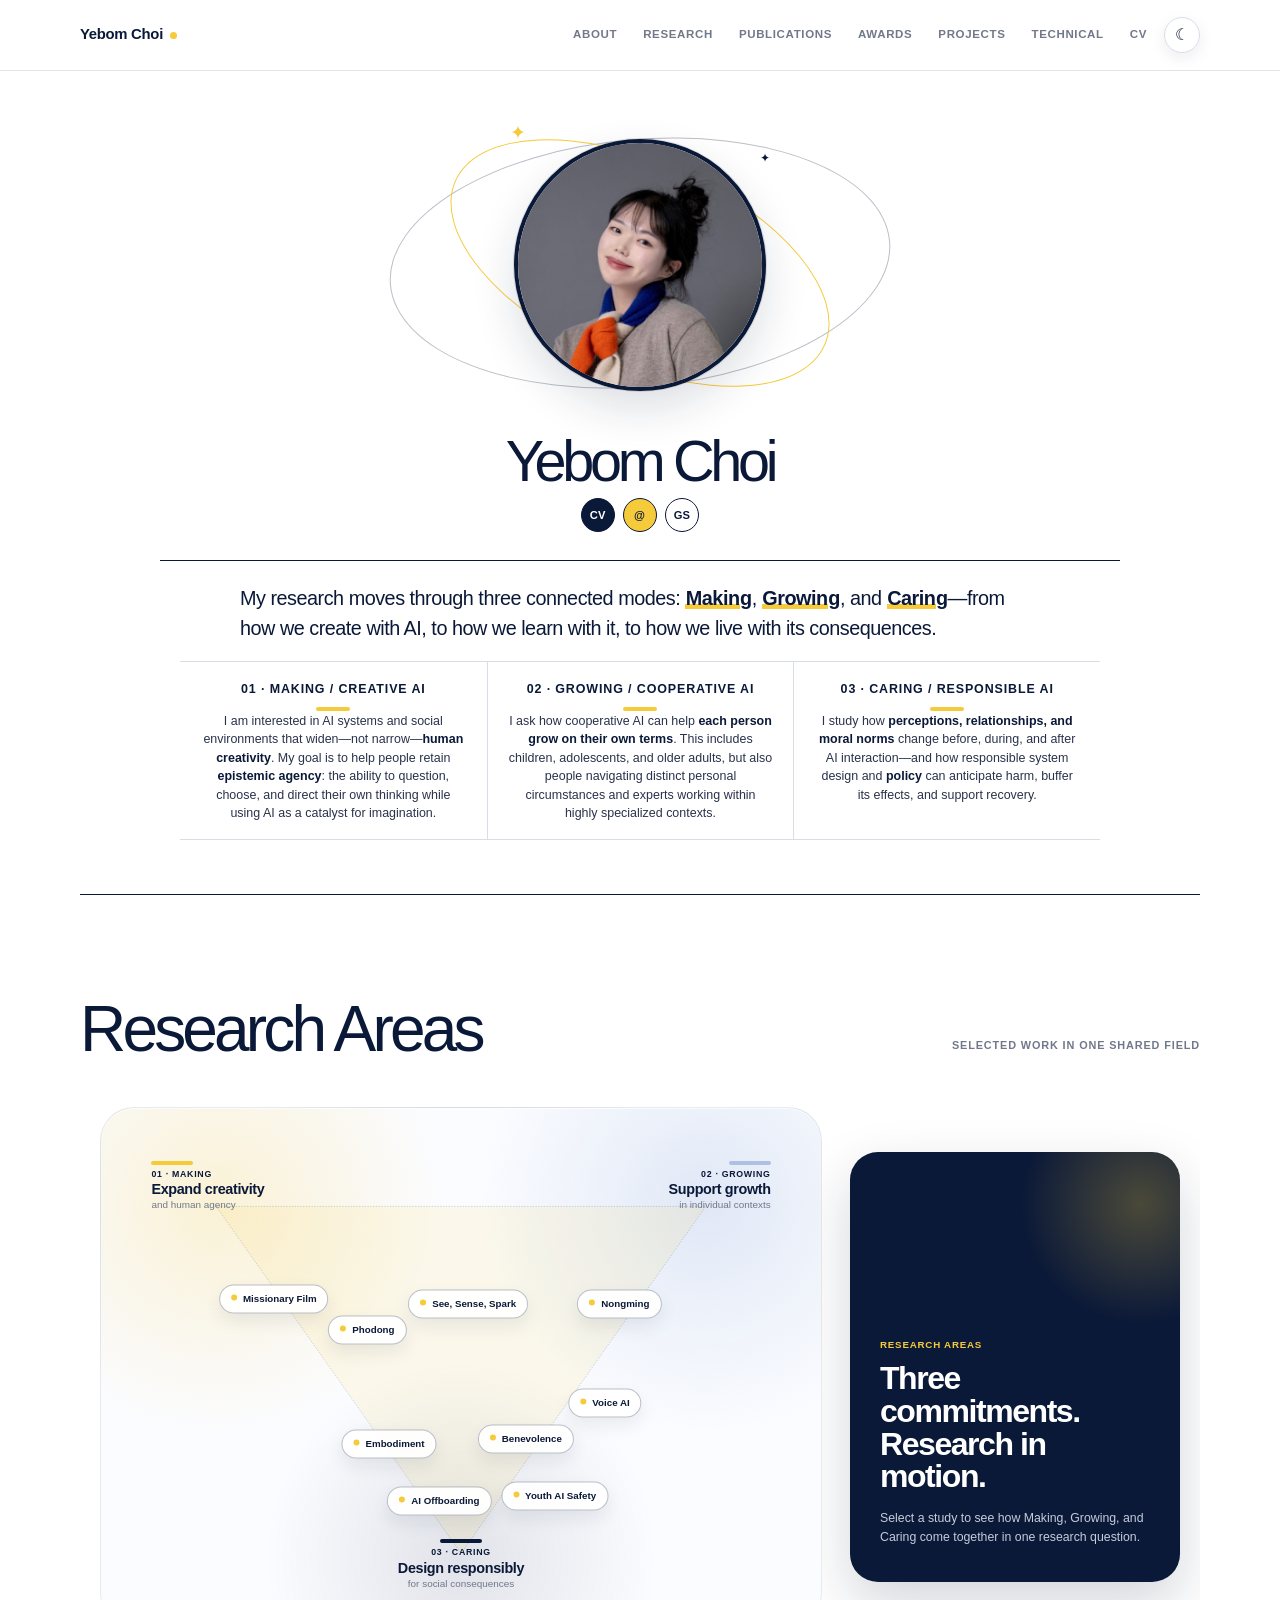
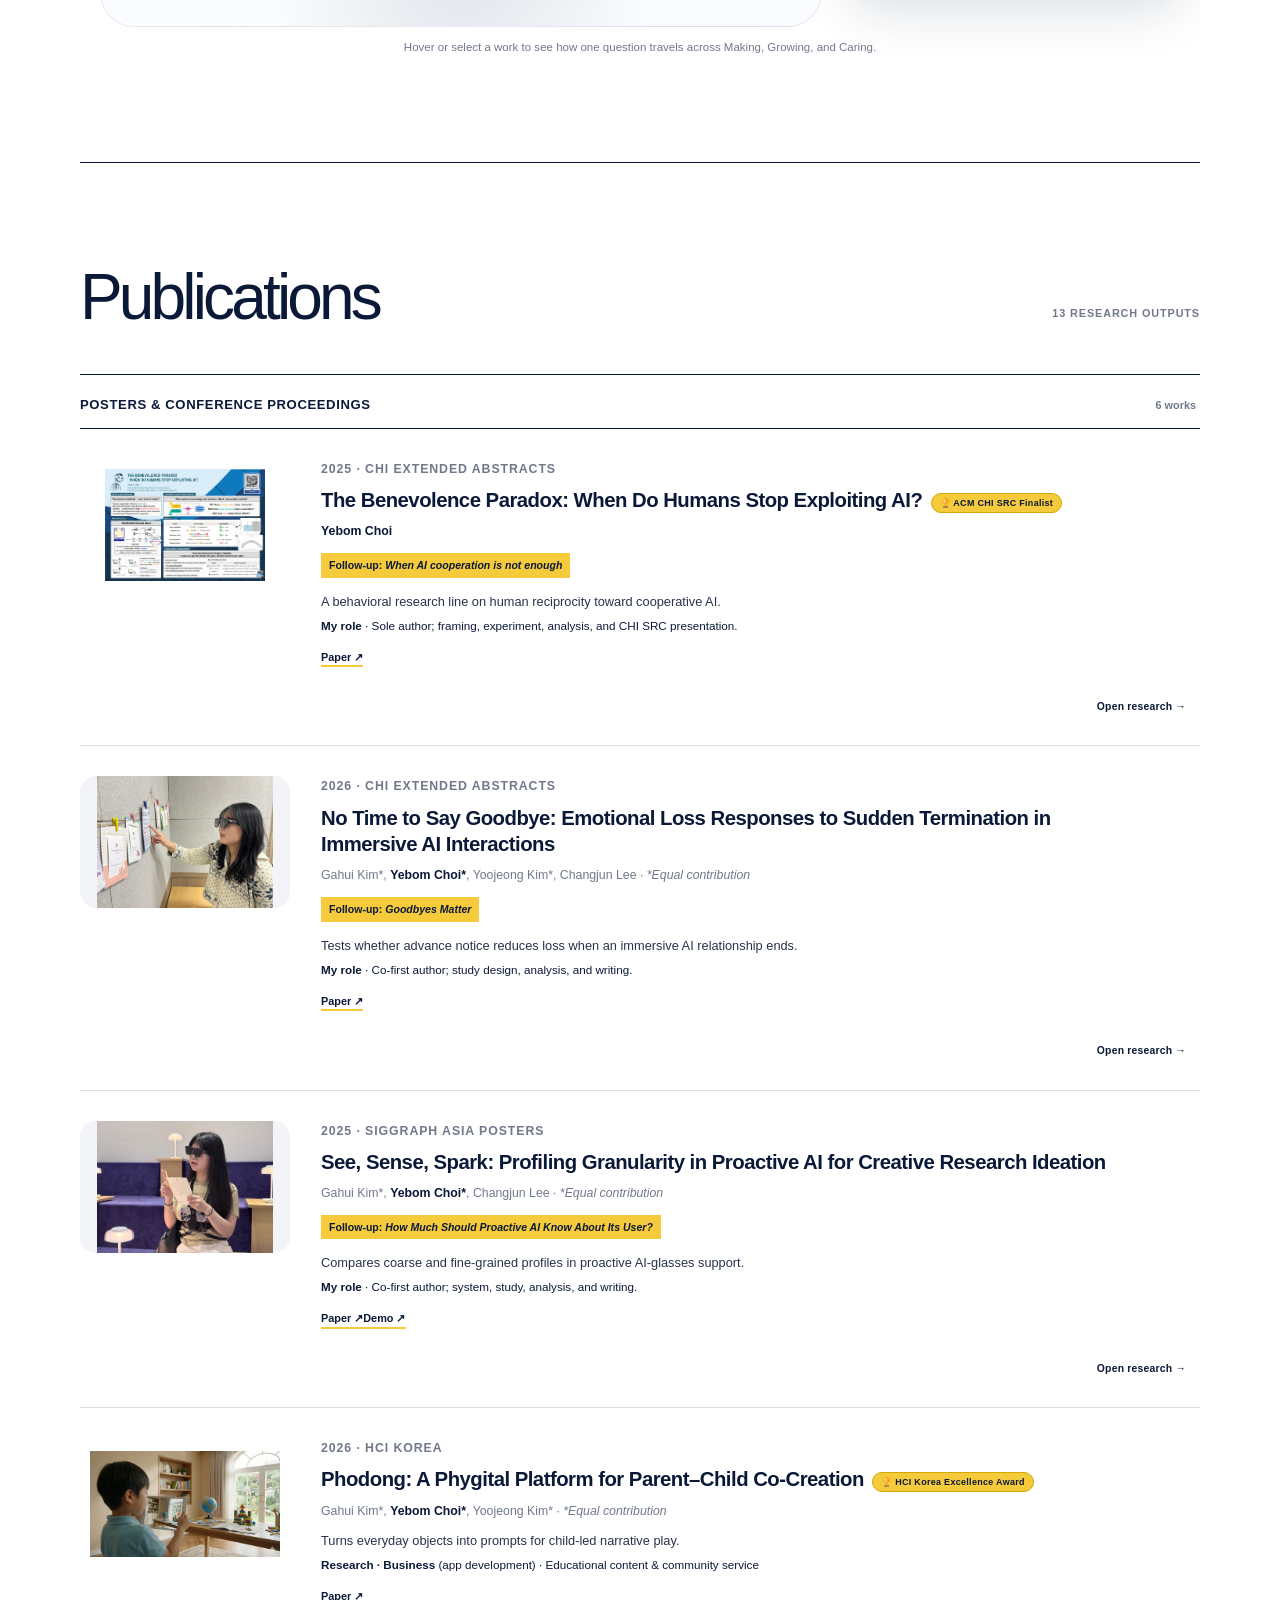
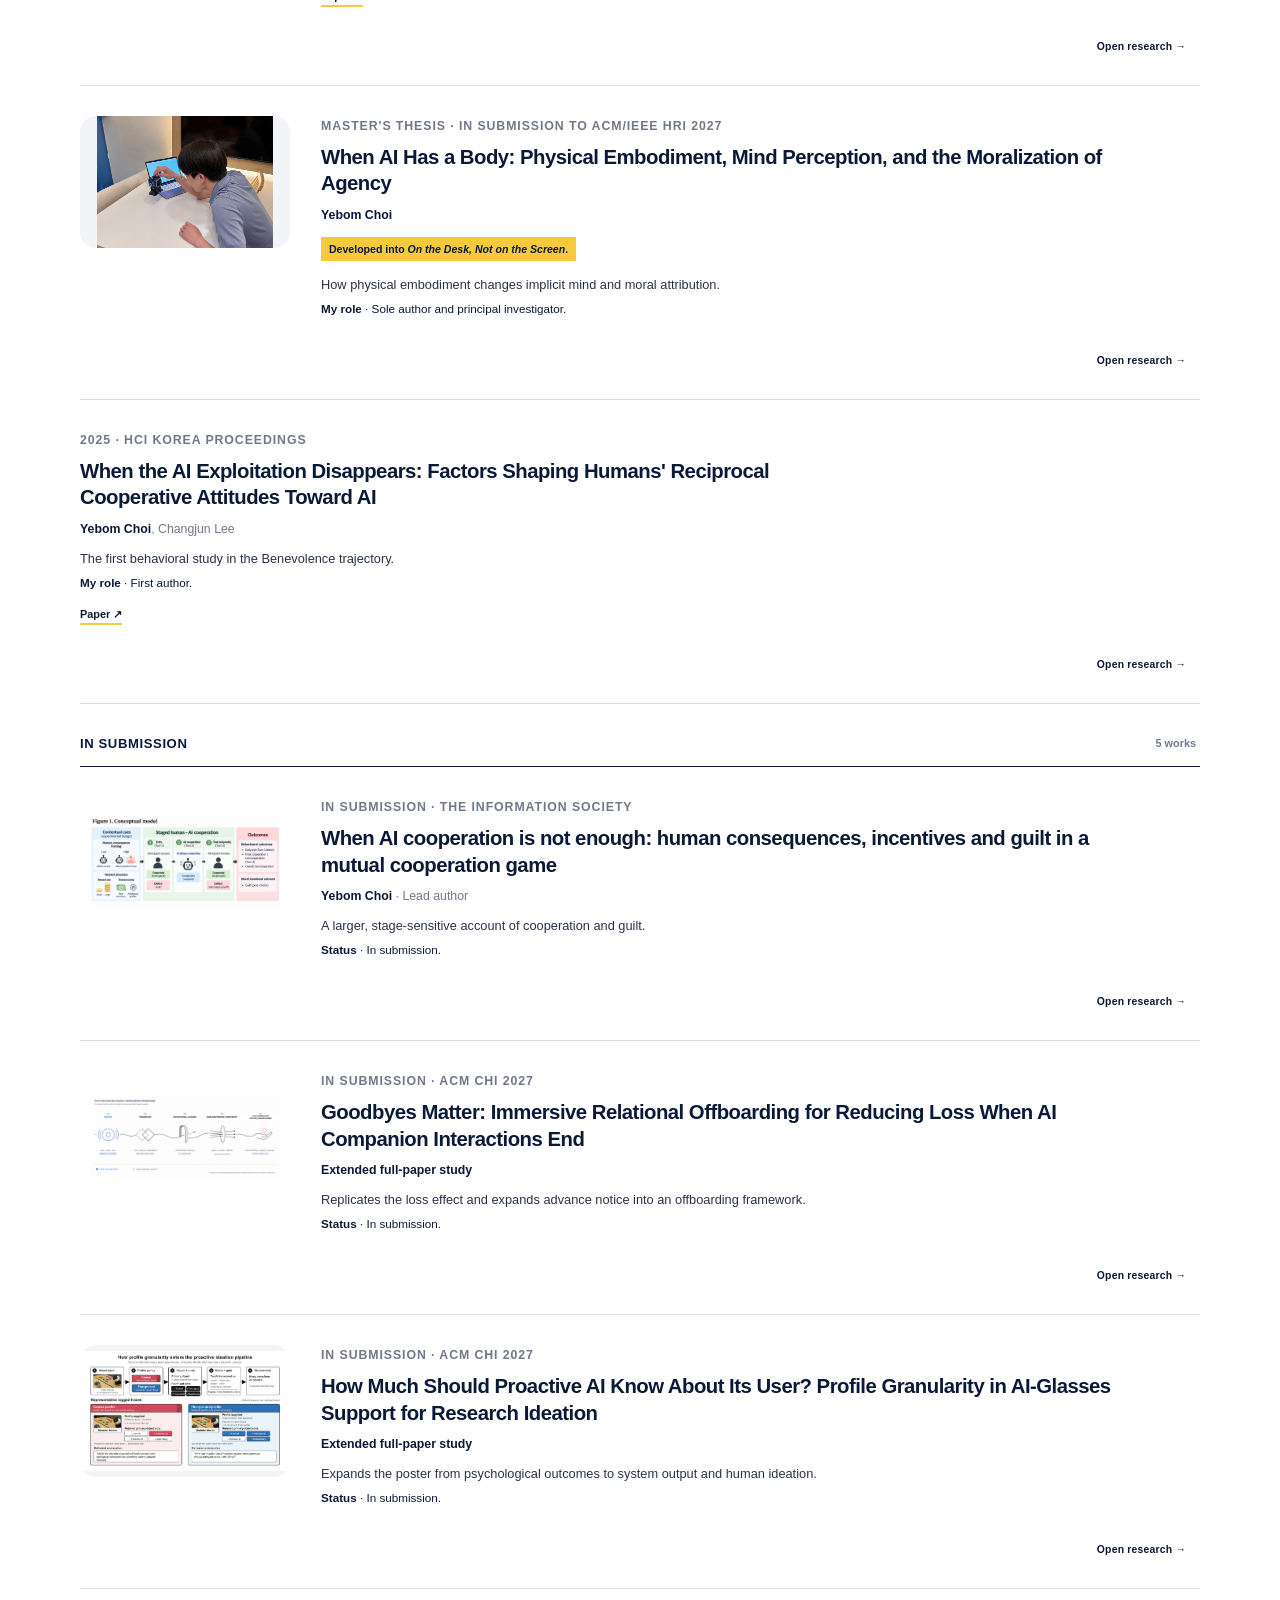
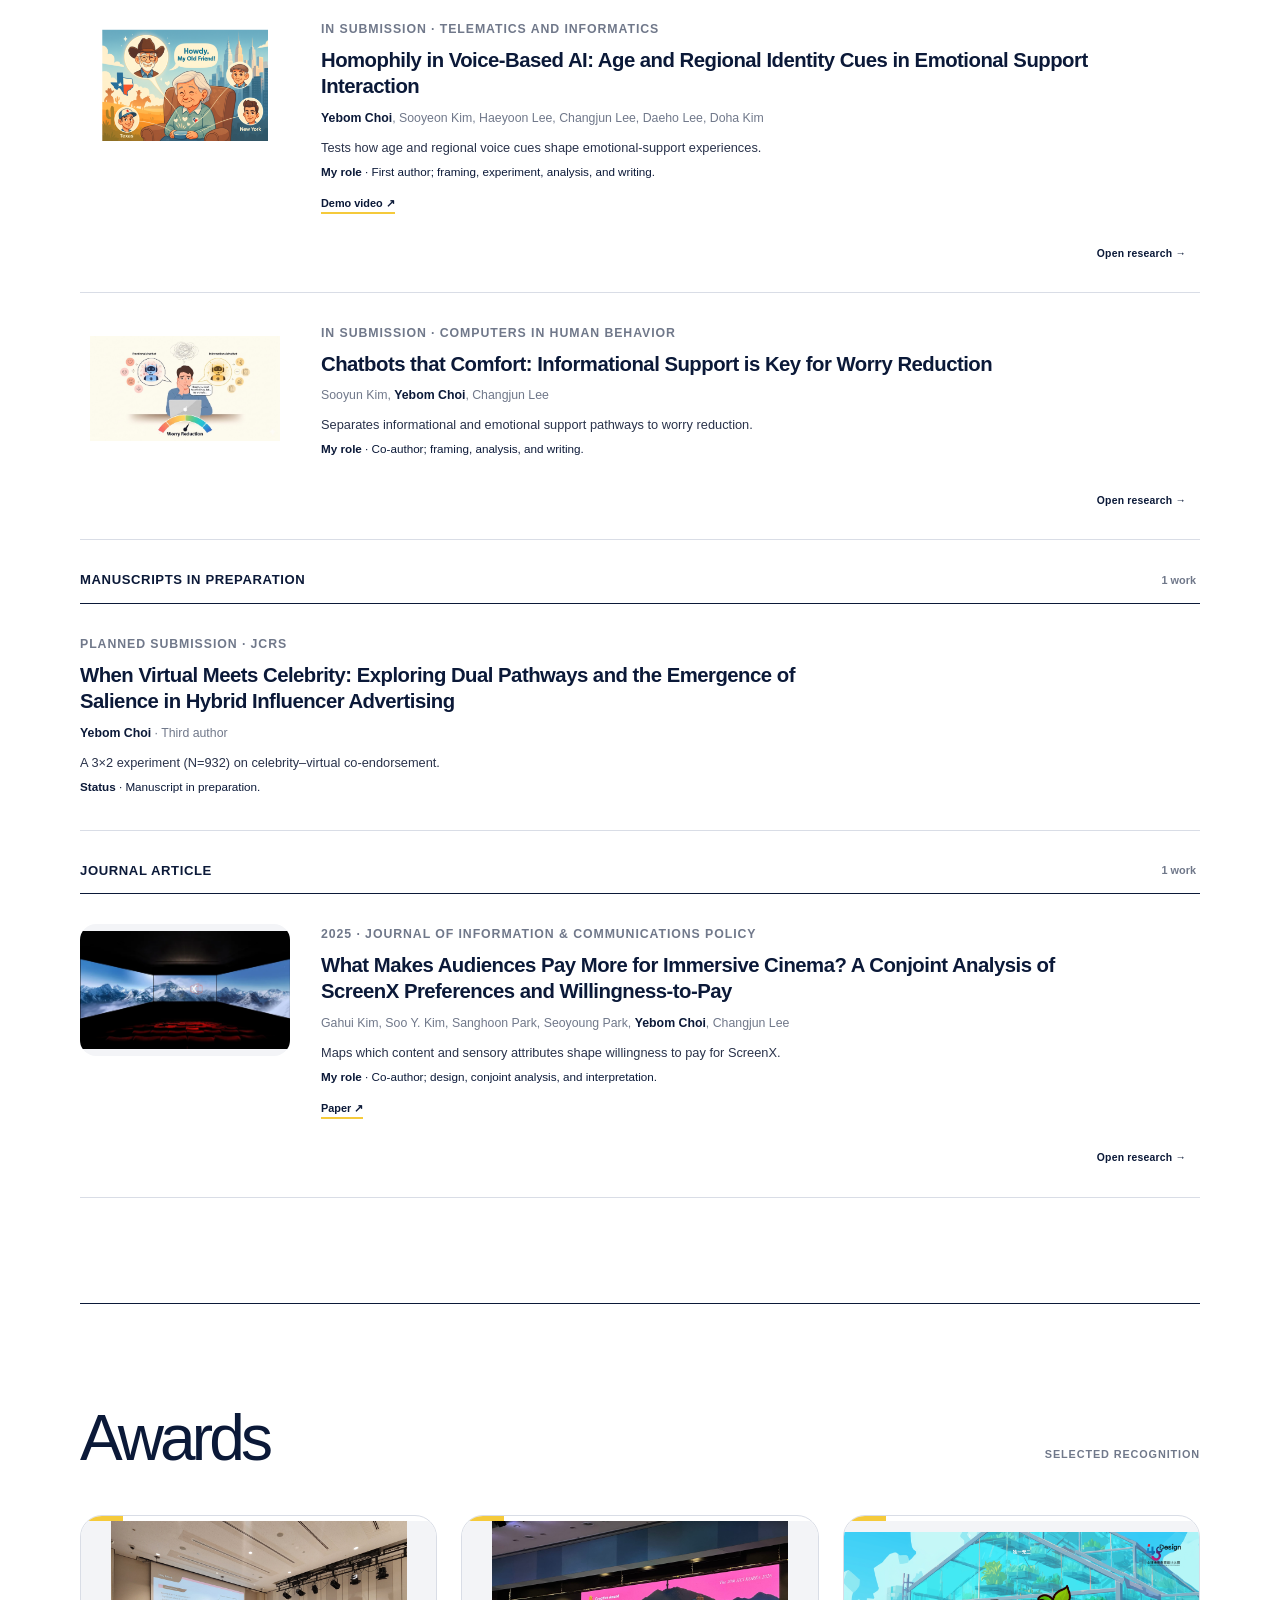
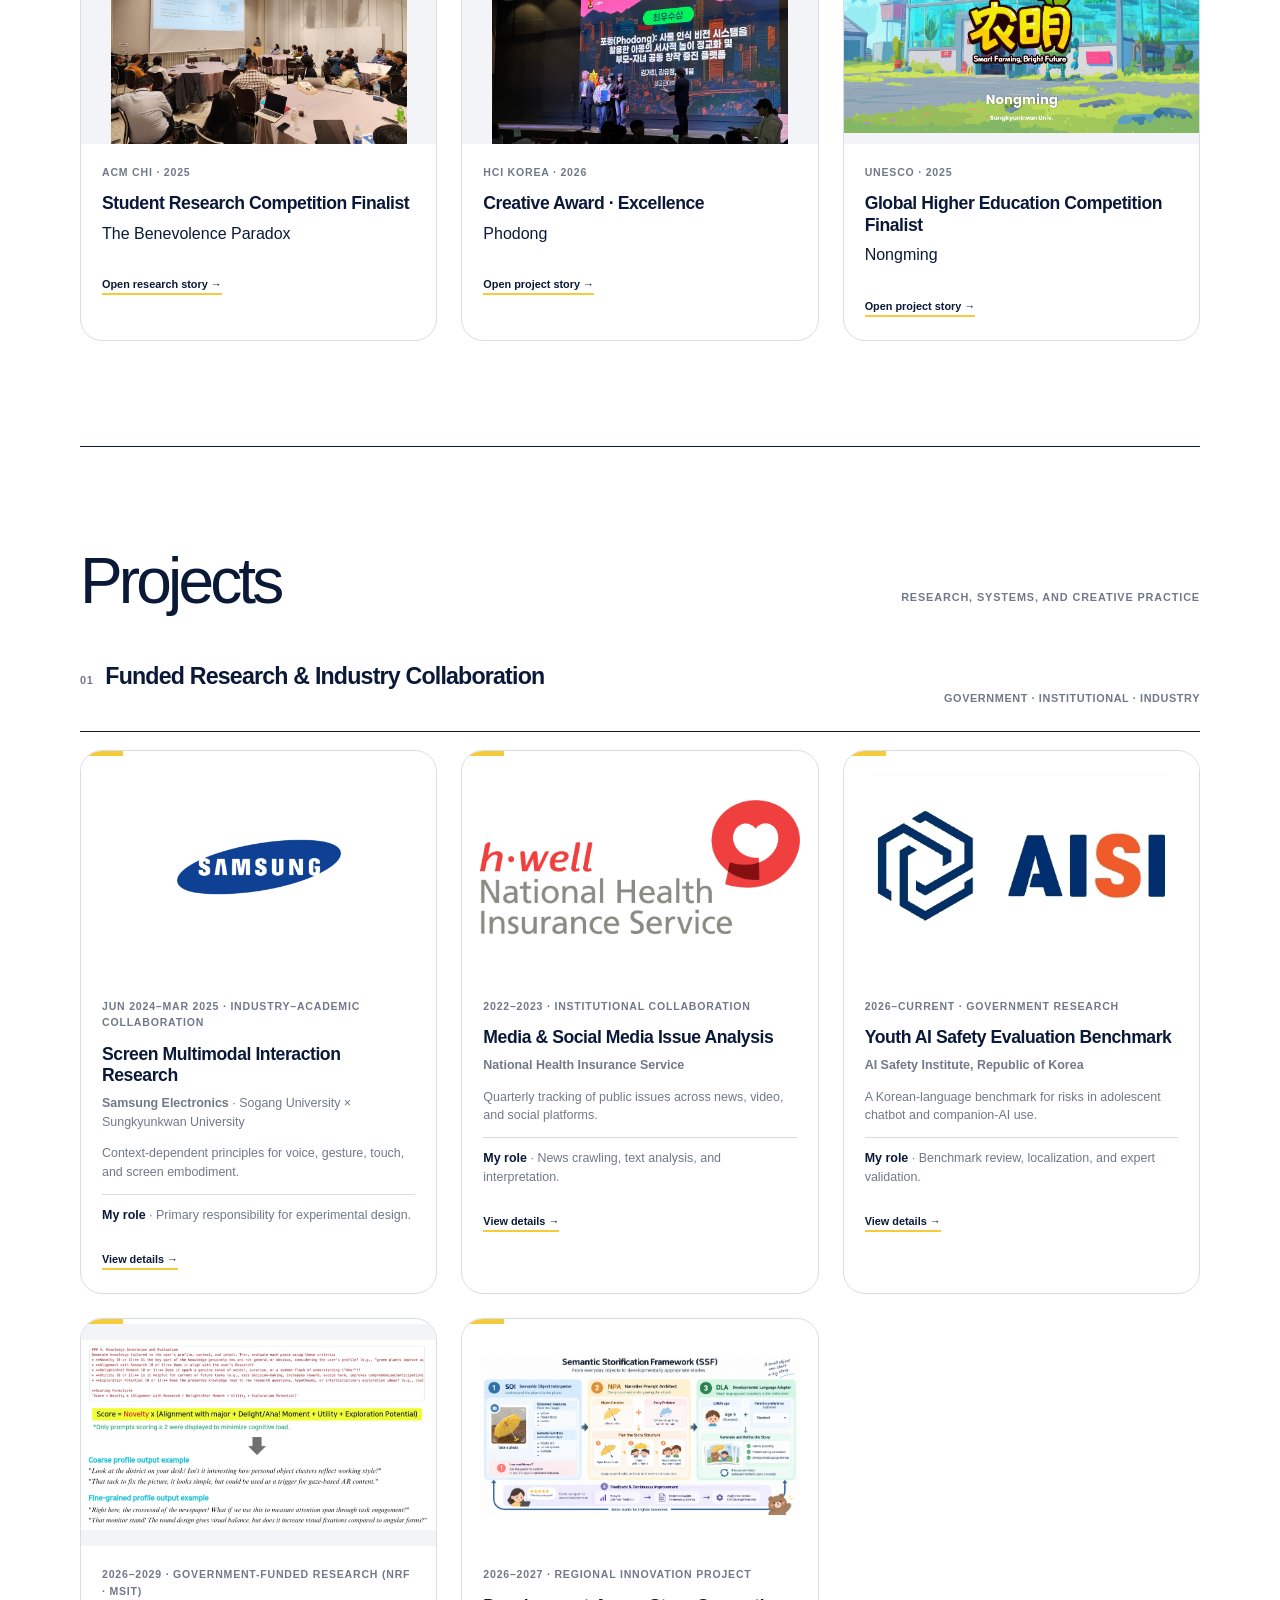
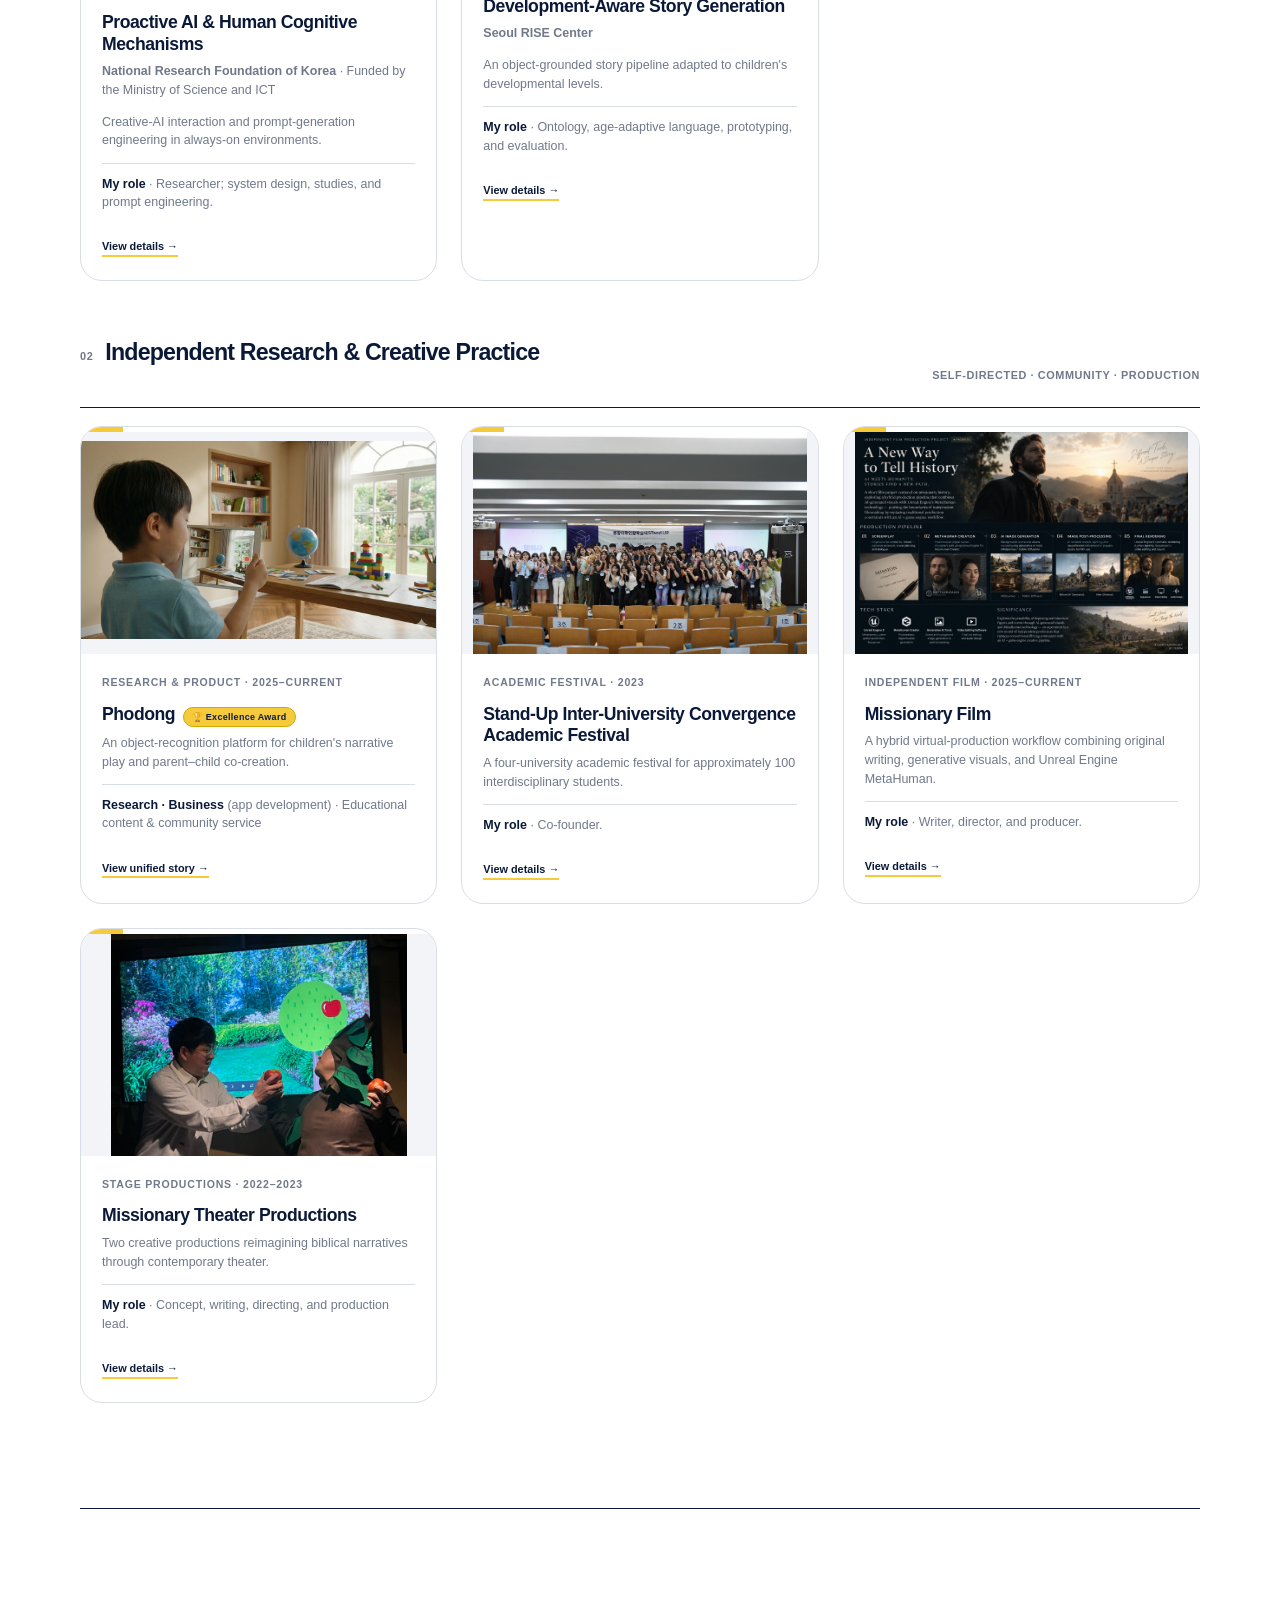
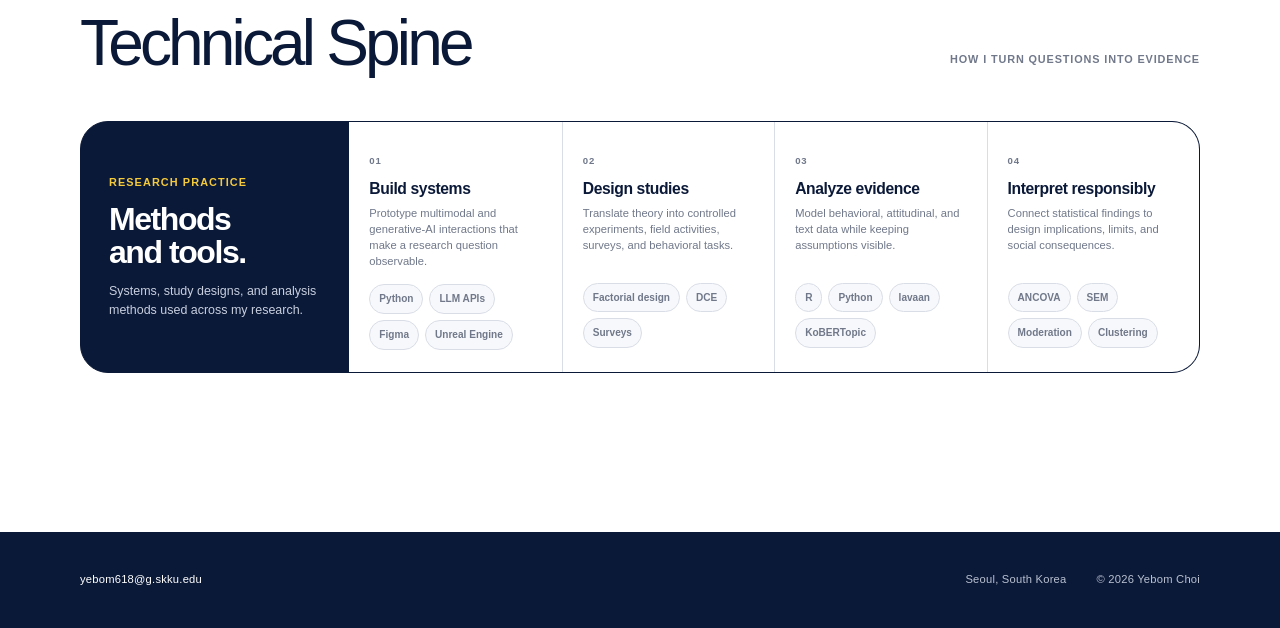
==== commit 7b7ede6c: "Broaden individual growth research framing" ====
--- a/index.html
+++ b/index.html
@@ -19,7 +19,7 @@
       <div class="identity-row"><div class="portrait-orbit"><span class="hero-orbit-line" aria-hidden="true"></span><span class="spark spark-one" aria-hidden="true">✦</span><span class="spark spark-two" aria-hidden="true">✦</span><div class="photo-mask"><img class="profile-photo" src="assets/yebom-choi-profile-0390.jpg" alt="Portrait of Yebom Choi" /></div></div><div class="identity-copy"><h1>Yebom Choi</h1><div class="profile-links"><a class="link-icon" href="assets/Yebom_Choi_Academic_CV.pdf" aria-label="Curriculum vitae">CV</a><a class="link-icon" href="mailto:yebom618@g.skku.edu" aria-label="Email Yebom Choi">@</a><a class="link-icon link-icon-wide" href="https://scholar.google.com/citations?hl=ko&amp;user=NtmGsdUAAAAJ" target="_blank" rel="noreferrer" aria-label="Google Scholar profile">GS</a></div></div></div>
       <div class="bio-grid"><div class="bio-copy"><p class="bio-manifesto">My research moves through three connected modes: <strong><span class="bio-marker">Makin</span>g</strong>, <strong><span class="bio-marker">Growin</span>g</strong>, and <strong><span class="bio-marker">Carin</span>g</strong>—from how we create with AI, to how we learn with it, to how we live with its consequences.</p><div class="bio-modes">
         <article><p class="bio-mode-label">01 · Making / Creative AI</p><p>I am interested in AI systems and social environments that widen—not narrow—<strong>human creativity</strong>. My goal is to help people retain <strong>epistemic agency</strong>: the ability to question, choose, and direct their own thinking while using AI as a catalyst for imagination.</p></article>
-        <article><p class="bio-mode-label">02 · Growing / Cooperative AI</p><p>I ask how cooperative AI can support people across the lifespan—from <strong>children</strong> learning and creating with their families to <strong>older adults</strong> finding wellbeing, connection, and new possibilities for their futures.</p></article>
+        <article><p class="bio-mode-label">02 · Growing / Cooperative AI</p><p>I ask how cooperative AI can help <strong>each person grow on their own terms</strong>. This includes children, adolescents, and older adults, but also people navigating distinct personal circumstances and experts working within highly specialized contexts.</p></article>
         <article><p class="bio-mode-label">03 · Caring / Responsible AI</p><p>I study how <strong>perceptions, relationships, and moral norms</strong> change before, during, and after AI interaction—and how responsible system design and <strong>policy</strong> can anticipate harm, buffer its effects, and support recovery.</p></article>
       </div></div></div>
     </section>
@@ -27,7 +27,7 @@
       <div class="section-title"><h2>Research Areas</h2><span>Selected work in one shared field</span></div>
       <div class="research-field" data-active-work=""><div class="field-map" aria-label="A shared research field connecting Making, Growing, and Caring.">
         <svg class="field-connections" viewBox="0 0 100 100" preserveAspectRatio="none" aria-hidden="true"><path class="field-boundary" d="M16 19 L84 19 L50 86 Z"></path><line class="field-link link-making" x1="50" y1="52" x2="16" y2="19"></line><line class="field-link link-growing" x1="50" y1="52" x2="84" y2="19"></line><line class="field-link link-caring" x1="50" y1="52" x2="50" y2="86"></line><circle class="field-focus" cx="50" cy="52" r="2.1"></circle></svg>
-        <div class="field-anchor anchor-making"><small>01 · Making</small><strong>Expand creativity</strong><span>and human agency</span></div><div class="field-anchor anchor-growing"><small>02 · Growing</small><strong>Support people</strong><span>across the lifespan</span></div><div class="field-anchor anchor-caring"><small>03 · Caring</small><strong>Design responsibly</strong><span>for social consequences</span></div>
+        <div class="field-anchor anchor-making"><small>01 · Making</small><strong>Expand creativity</strong><span>and human agency</span></div><div class="field-anchor anchor-growing"><small>02 · Growing</small><strong>Support growth</strong><span>in individual contexts</span></div><div class="field-anchor anchor-caring"><small>03 · Caring</small><strong>Design responsibly</strong><span>for social consequences</span></div>
         <button class="field-work work-film" type="button" data-field-work="missionary-film" data-field-x="24" data-field-y="37"><span>Missionary Film</span></button><button class="field-work work-phodong" type="button" data-field-work="phodong" data-field-x="37" data-field-y="43"><span>Phodong</span></button><button class="field-work work-sss" type="button" data-field-work="sss" data-field-x="51" data-field-y="38"><span>See, Sense, Spark</span></button><button class="field-work work-nongming" type="button" data-field-work="nongming" data-field-x="72" data-field-y="38"><span>Nongming</span></button><button class="field-work work-homophily" type="button" data-field-work="homophily" data-field-x="70" data-field-y="57"><span>Voice AI</span></button><button class="field-work work-benevolence" type="button" data-field-work="benevolence" data-field-x="59" data-field-y="64"><span>Benevolence</span></button><button class="field-work work-embodiment" type="button" data-field-work="embodiment" data-field-x="40" data-field-y="65"><span>Embodiment</span></button><button class="field-work work-goodbye" type="button" data-field-work="goodbye" data-field-x="47" data-field-y="76"><span>AI Offboarding</span></button><button class="field-work work-youth" type="button" data-field-work="youth-safety" data-field-x="63" data-field-y="75"><span>Youth AI Safety</span></button>
       </div><aside class="field-story" aria-live="polite"><div class="field-story-intro" data-field-intro><span>Research areas</span><h3>Three commitments.<br />Research in motion.</h3><p>Select a study to see how Making, Growing, and Caring come together in one research question.</p></div><div class="field-story-work" data-field-story hidden><p class="field-story-eyebrow" data-field-eyebrow></p><h3 data-field-title></h3><p class="field-story-summary" data-field-summary></p><div class="field-story-modes"><span>Making</span><span>Growing</span><span>Caring</span></div><button class="field-open-button" type="button" data-field-open>Open the full research story <span>→</span></button></div></aside></div>
       <p class="field-instruction">Hover or select a work to see how one question travels across Making, Growing, and Caring.</p>
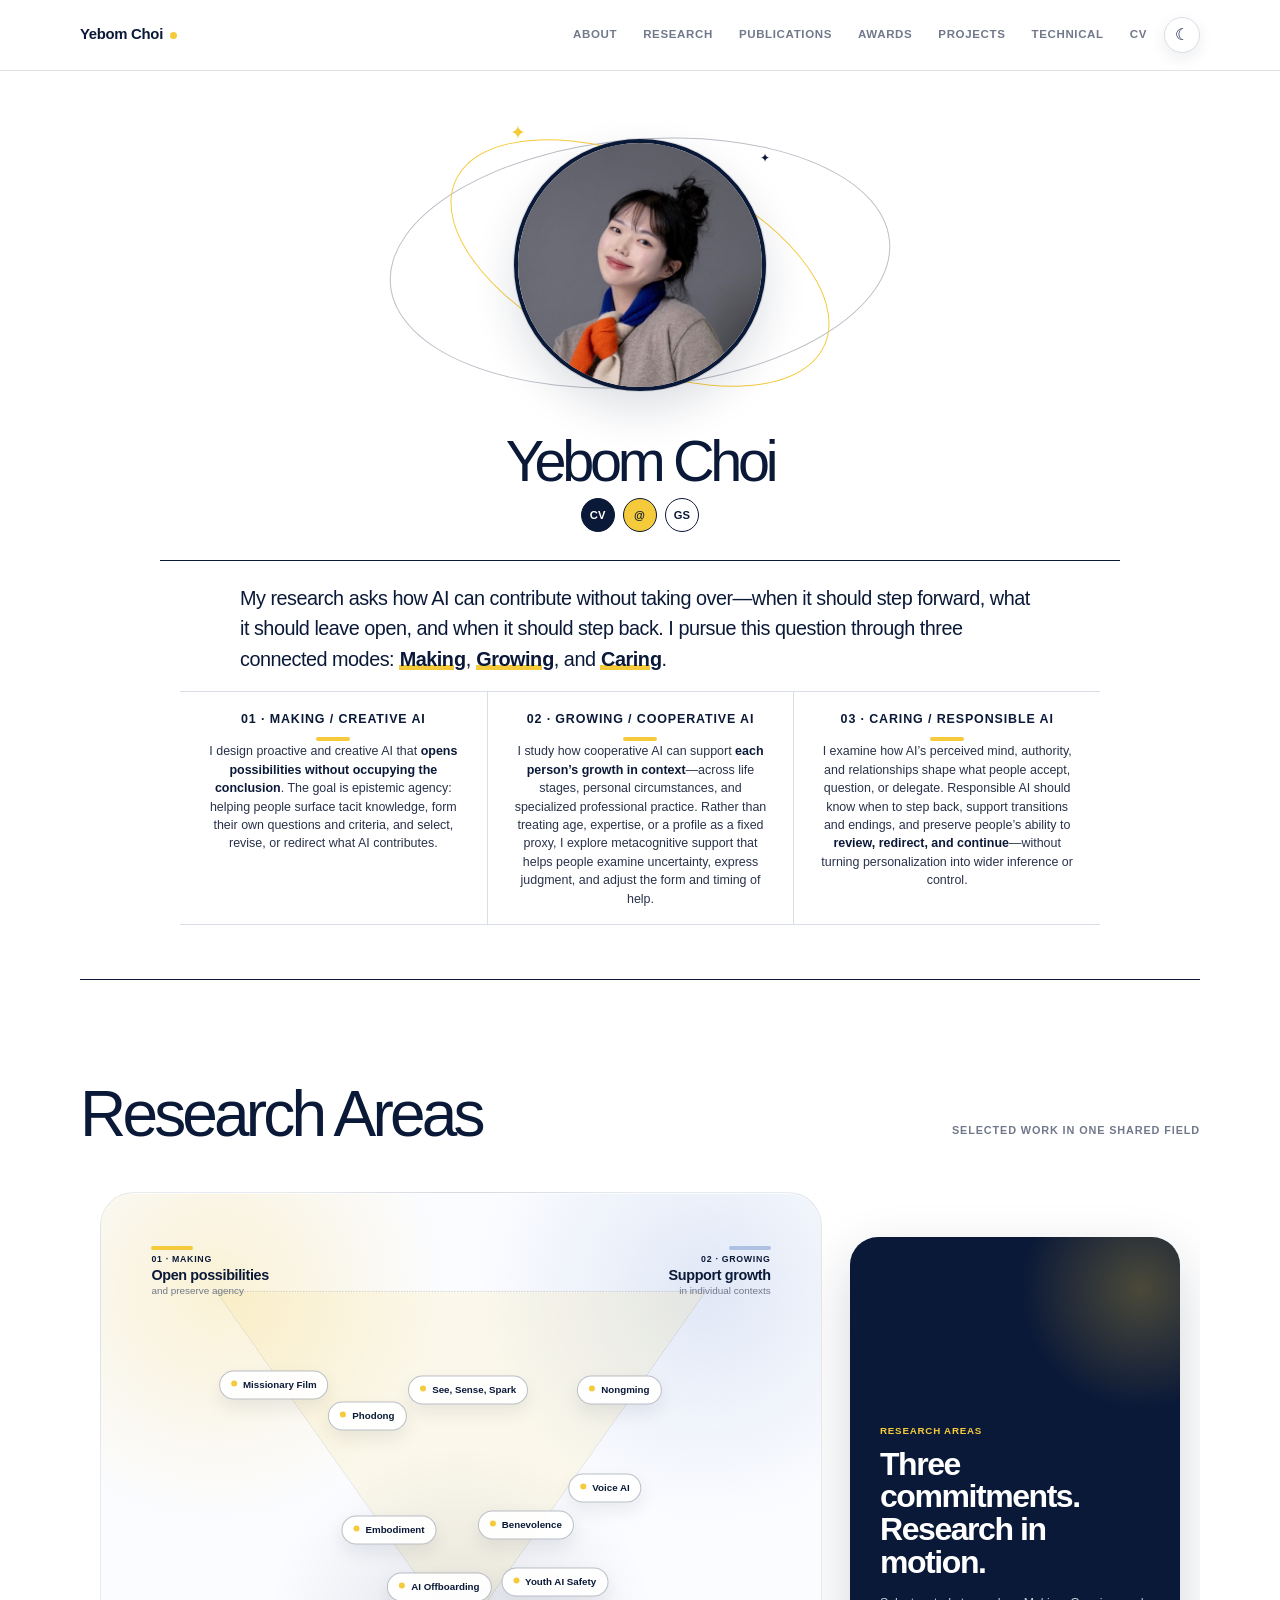
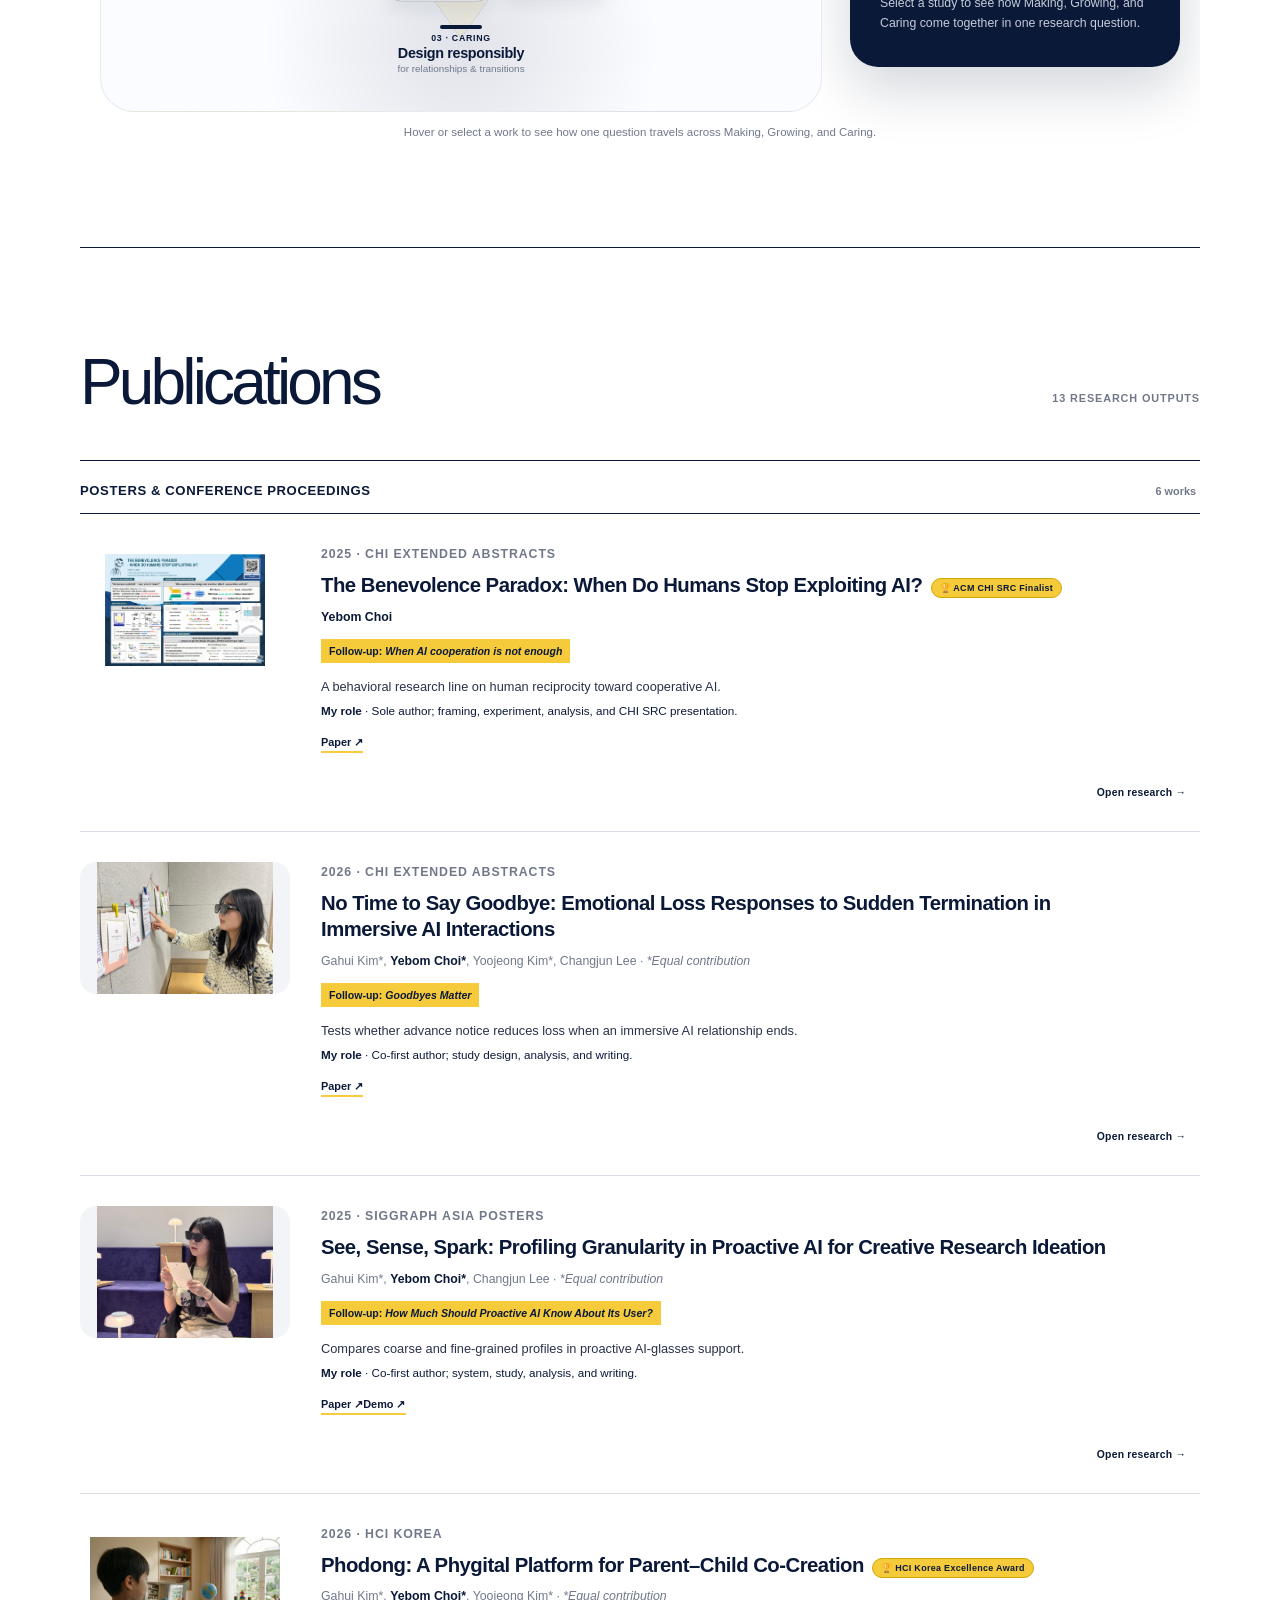
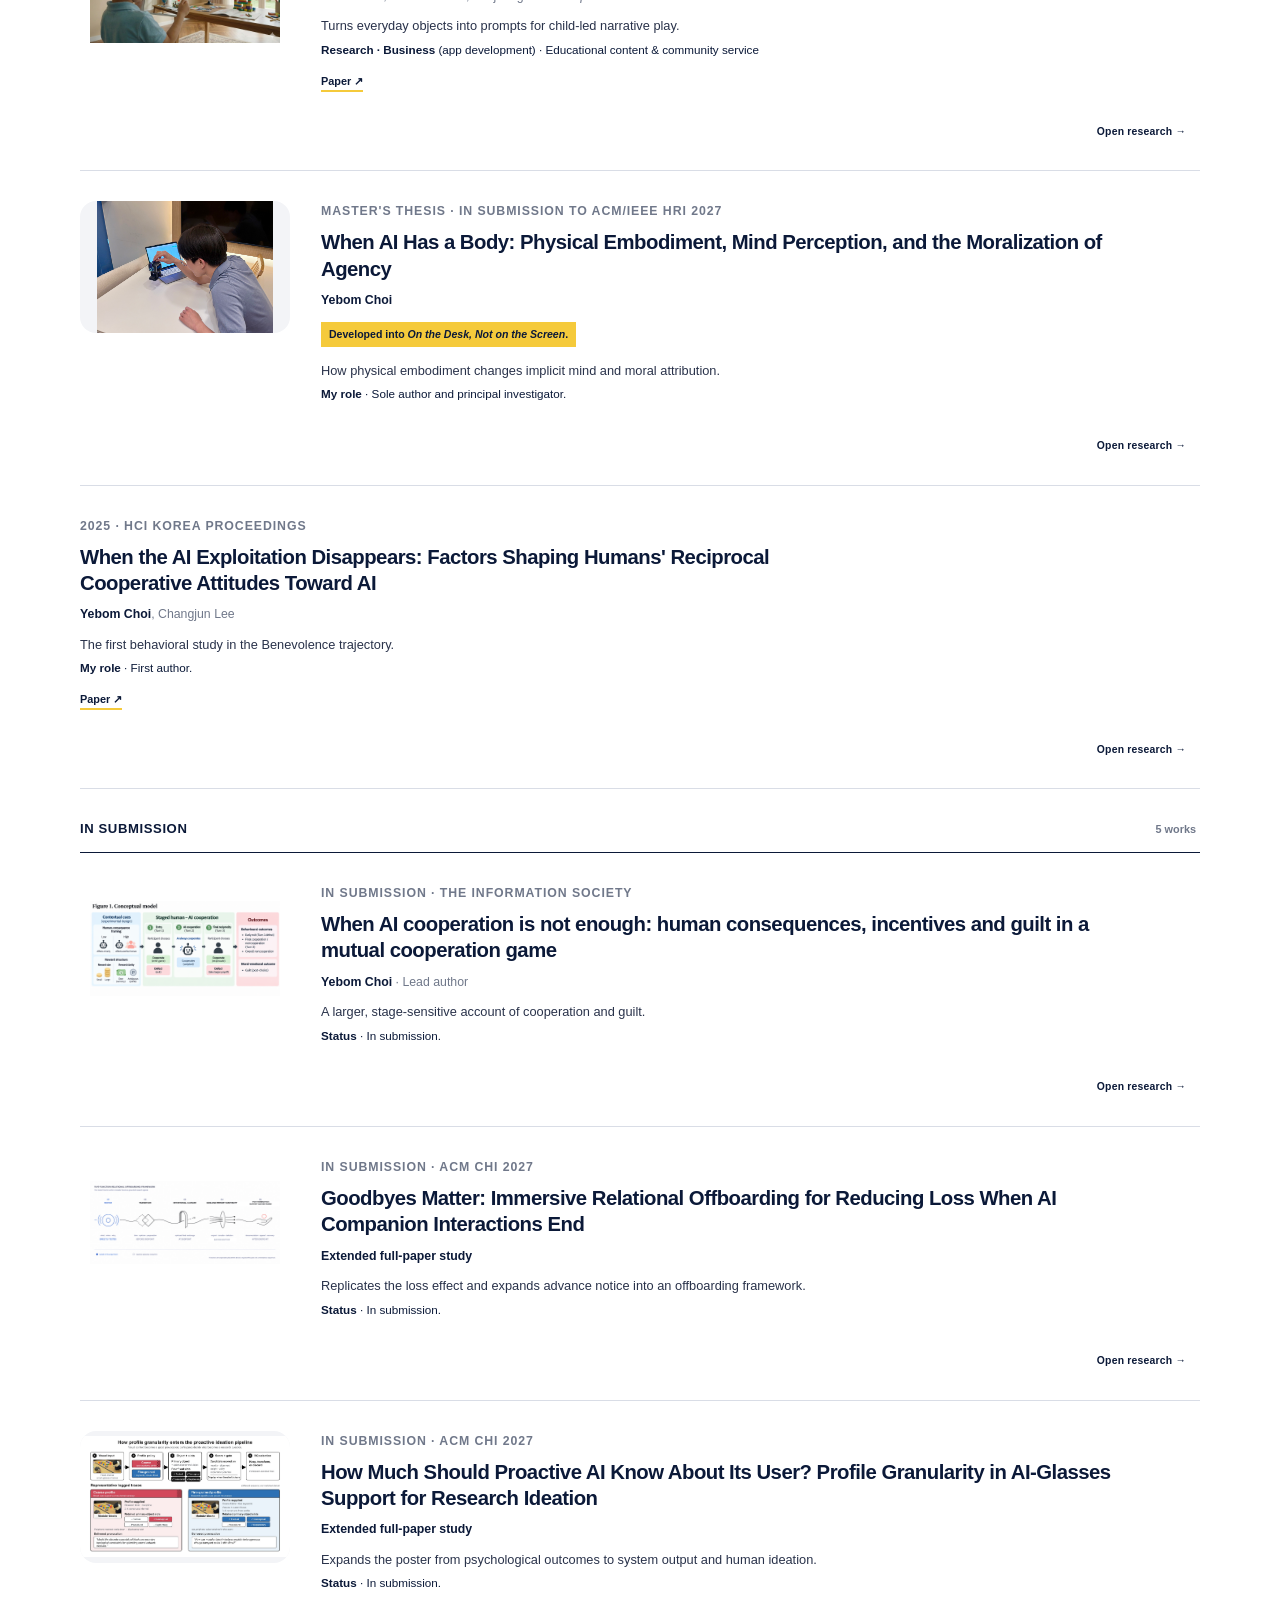
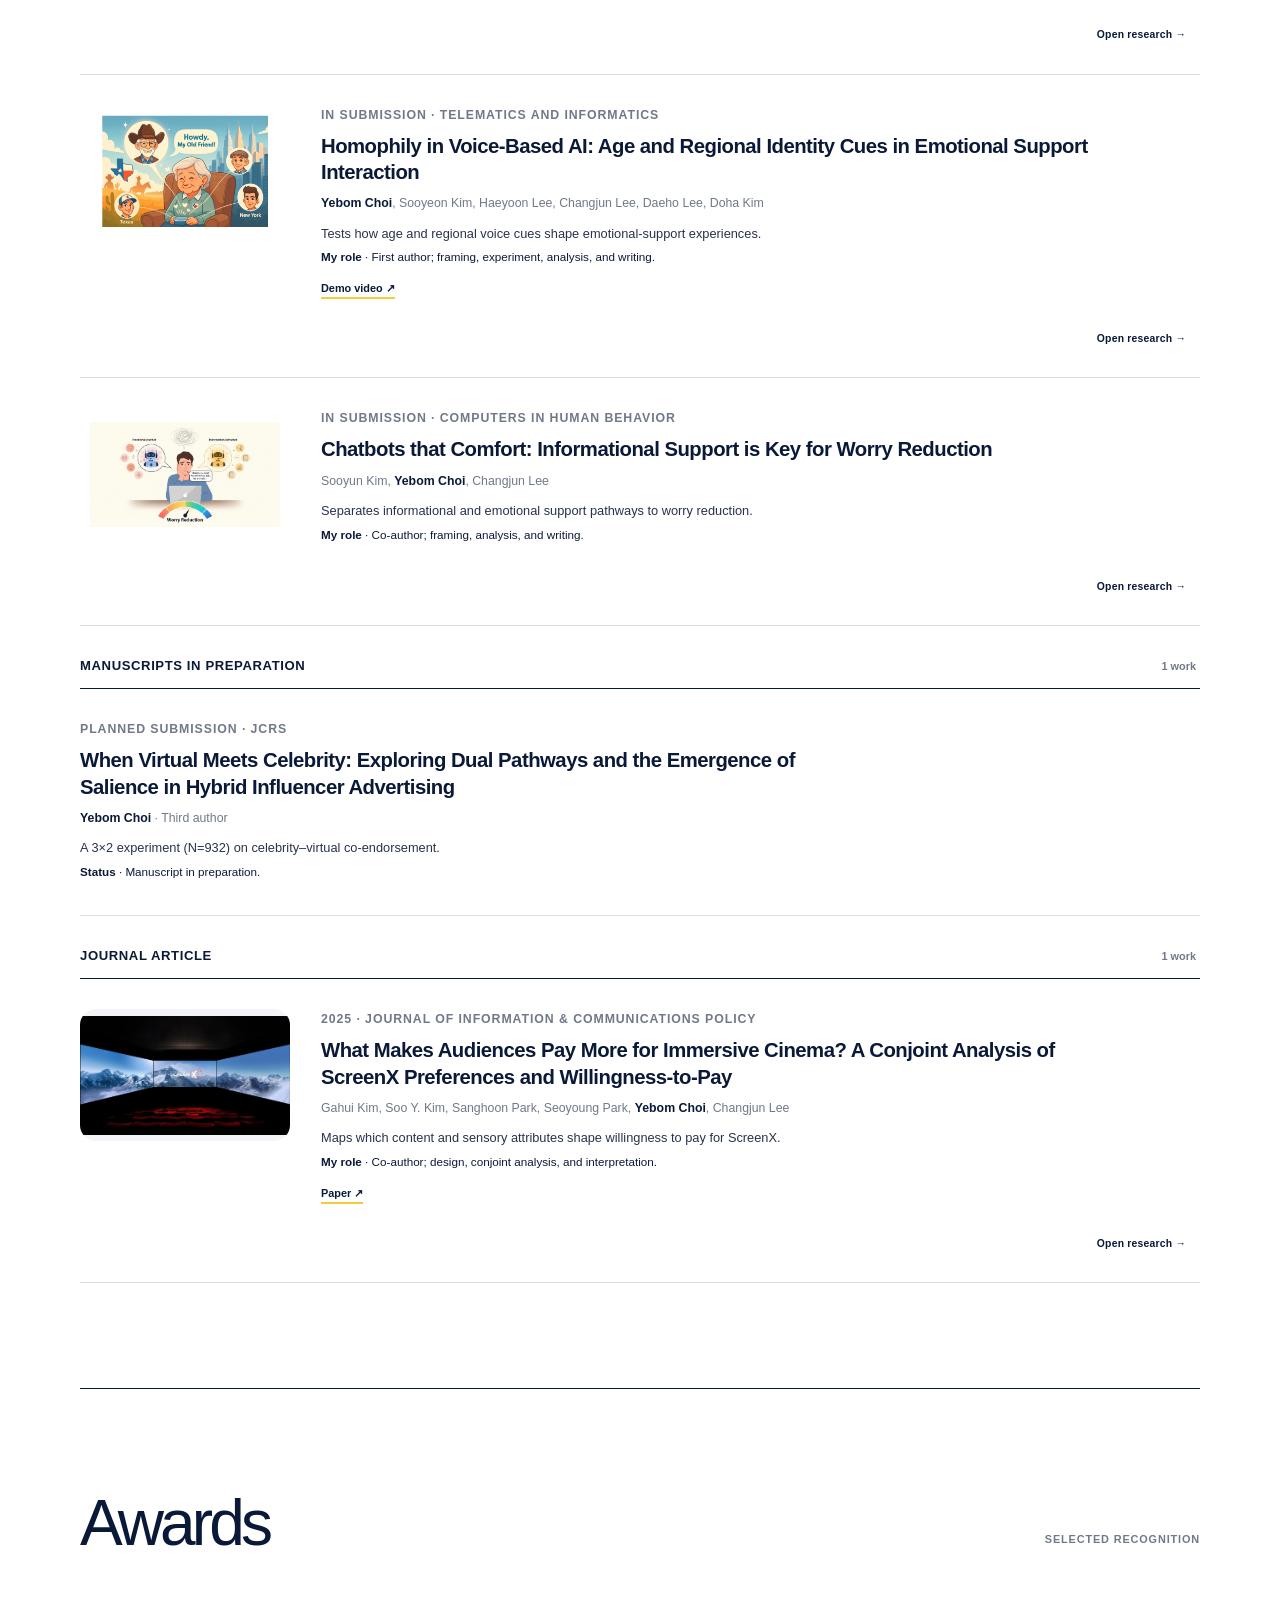
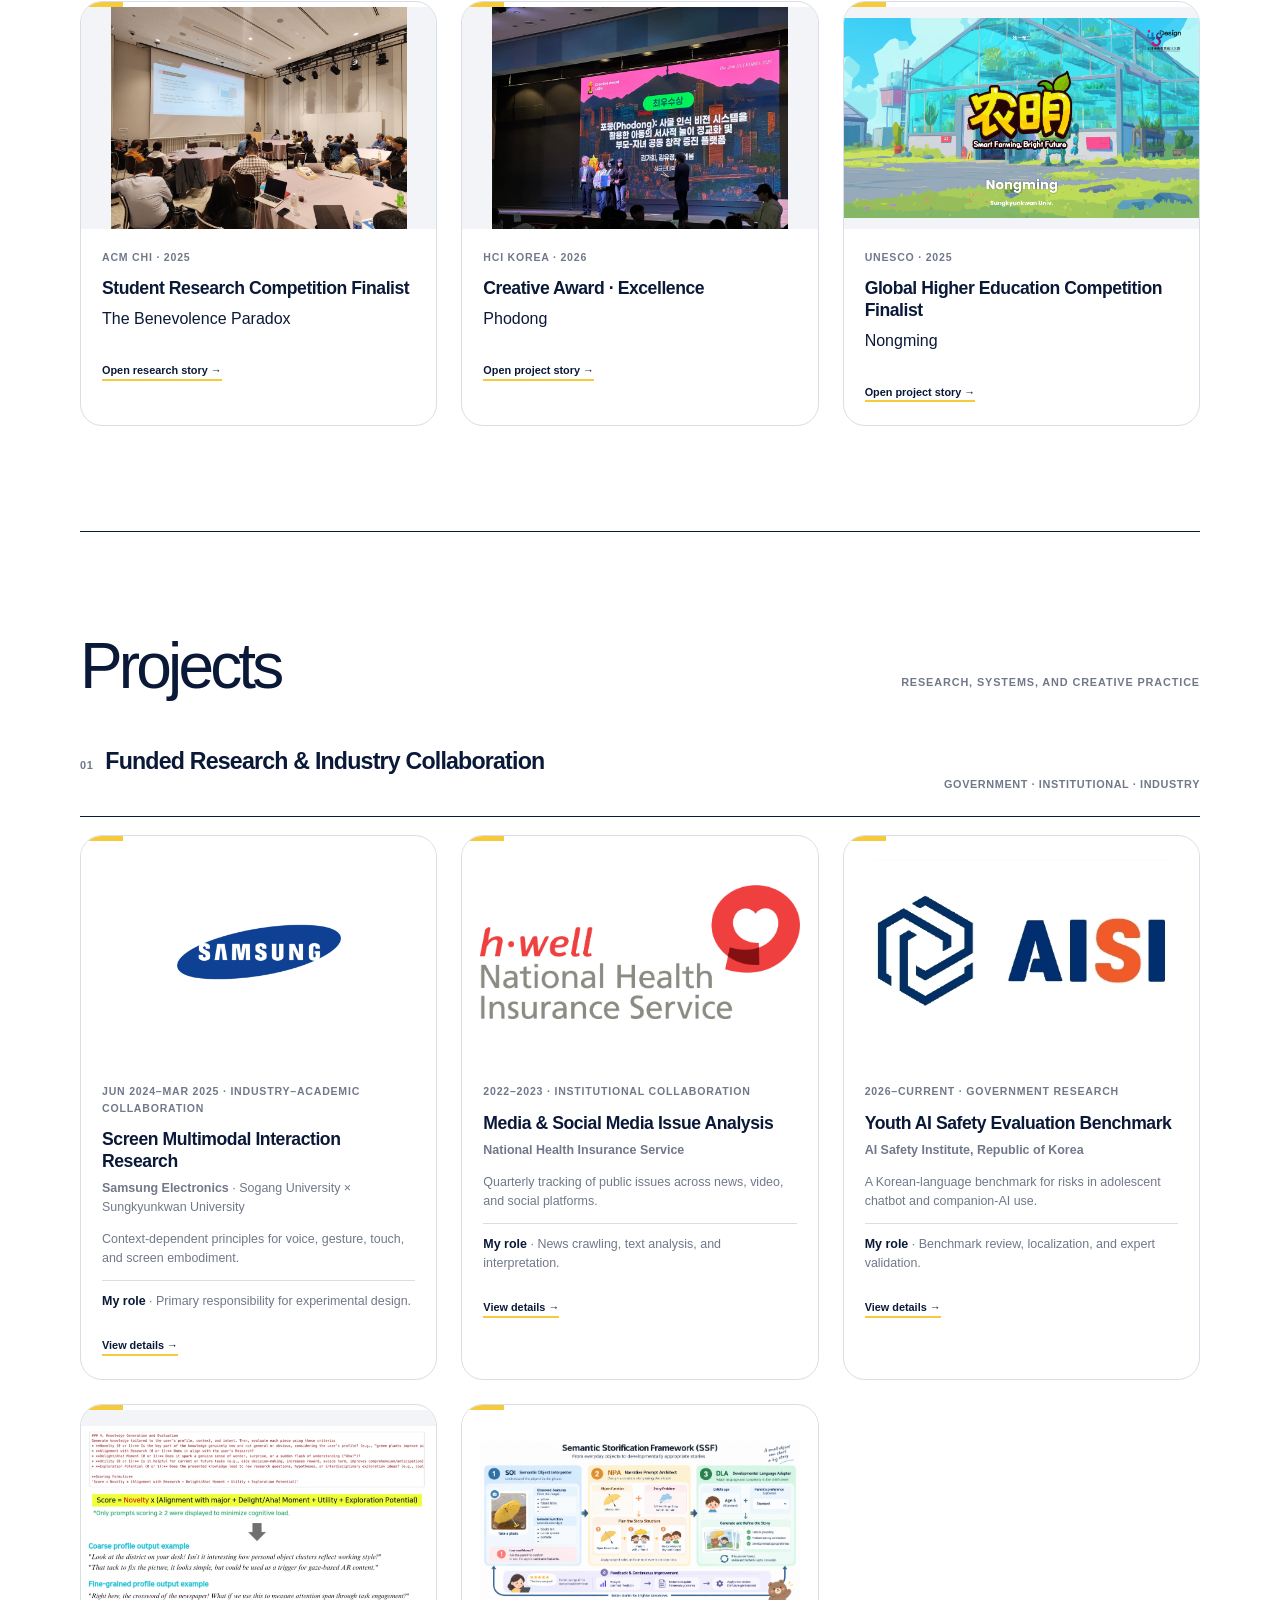
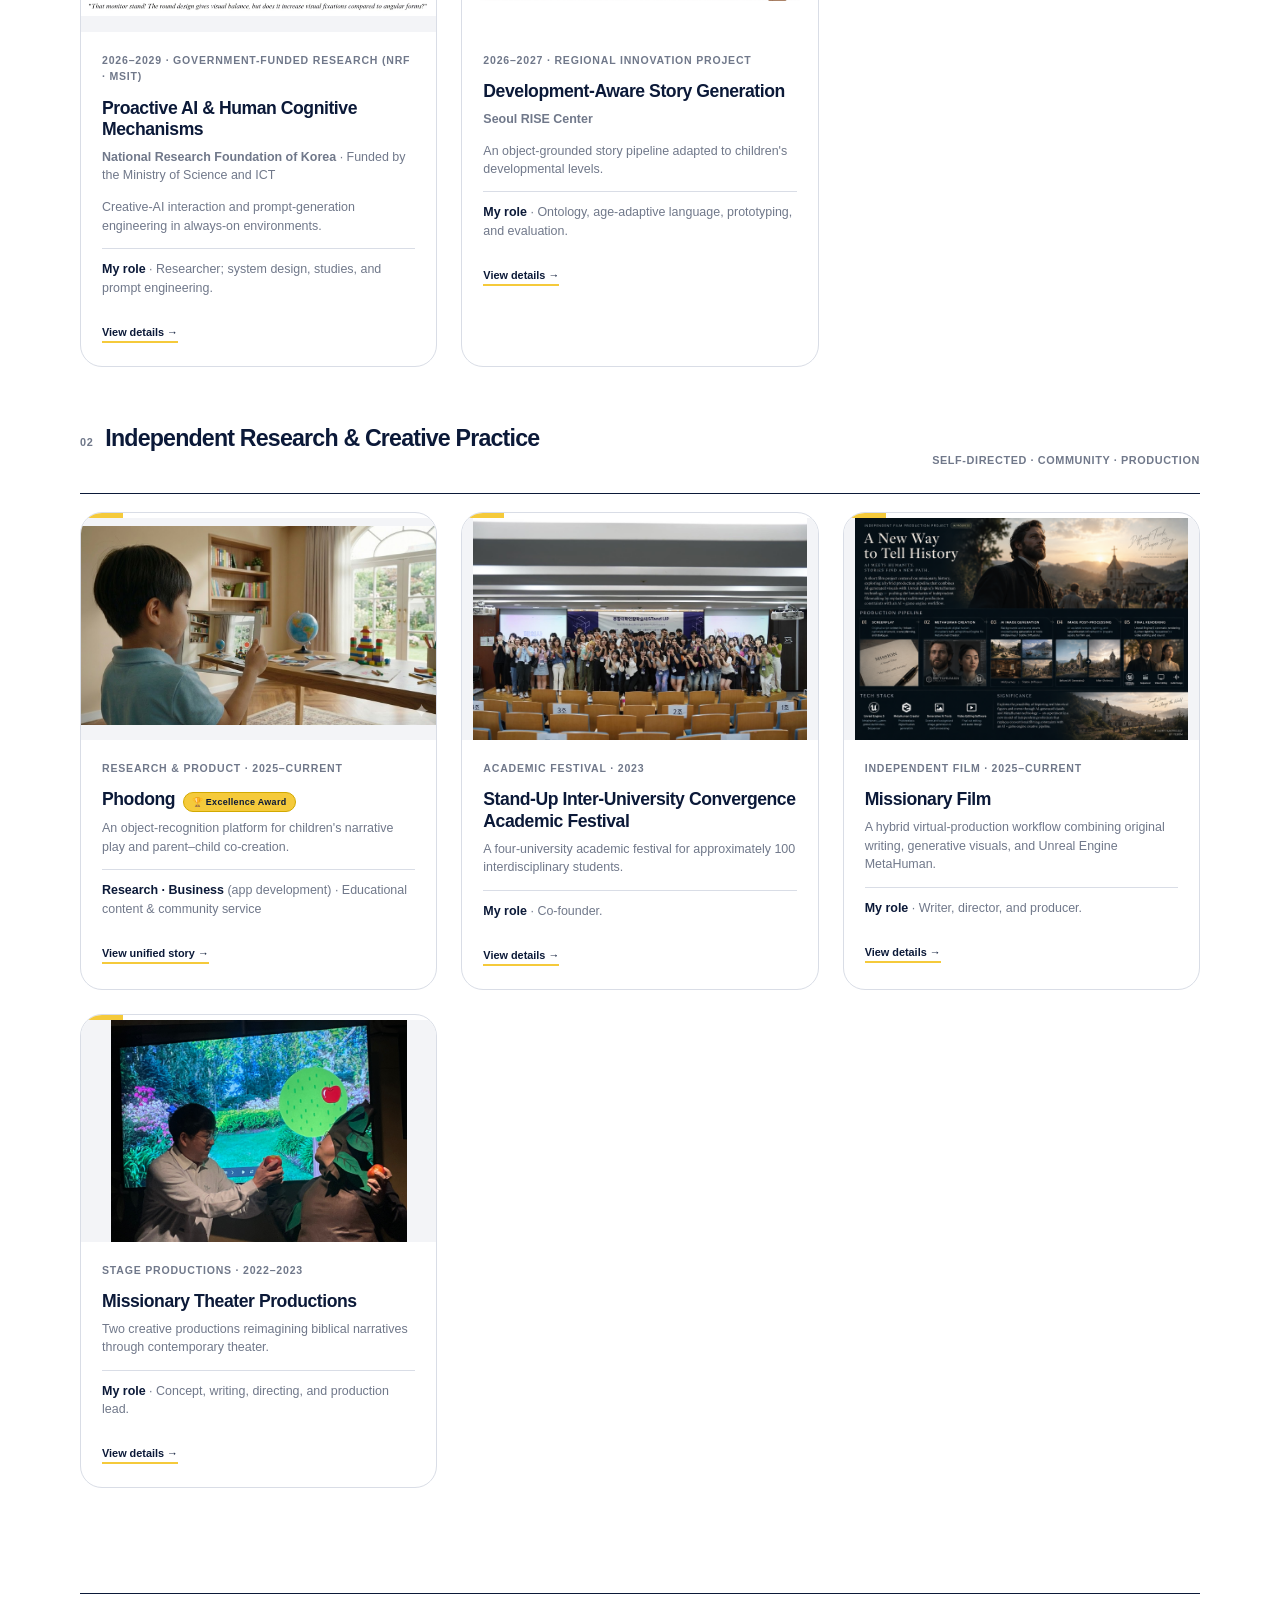
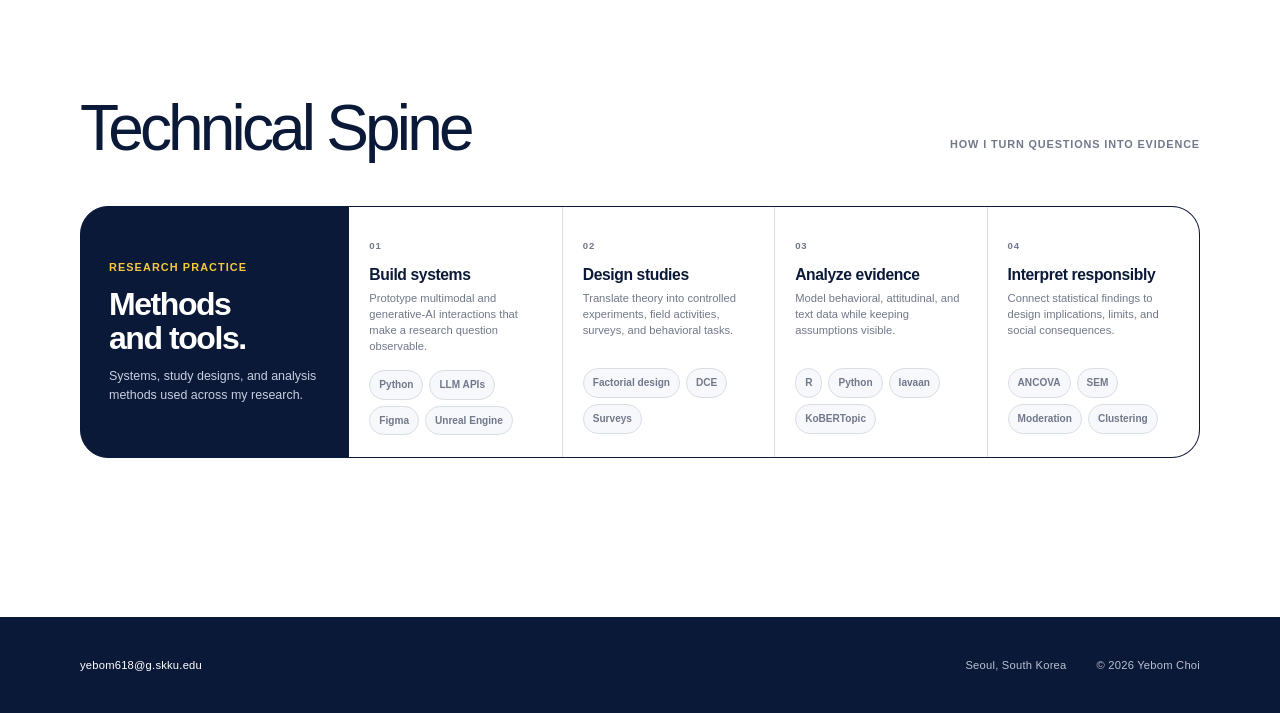
==== commit ca779e6a: "Align homepage introduction with research statement" ====
--- a/index.html
+++ b/index.html
@@ -17,17 +17,17 @@
   <main>
     <section id="about" class="about page-width">
       <div class="identity-row"><div class="portrait-orbit"><span class="hero-orbit-line" aria-hidden="true"></span><span class="spark spark-one" aria-hidden="true">✦</span><span class="spark spark-two" aria-hidden="true">✦</span><div class="photo-mask"><img class="profile-photo" src="assets/yebom-choi-profile-0390.jpg" alt="Portrait of Yebom Choi" /></div></div><div class="identity-copy"><h1>Yebom Choi</h1><div class="profile-links"><a class="link-icon" href="assets/Yebom_Choi_Academic_CV.pdf" aria-label="Curriculum vitae">CV</a><a class="link-icon" href="mailto:yebom618@g.skku.edu" aria-label="Email Yebom Choi">@</a><a class="link-icon link-icon-wide" href="https://scholar.google.com/citations?hl=ko&amp;user=NtmGsdUAAAAJ" target="_blank" rel="noreferrer" aria-label="Google Scholar profile">GS</a></div></div></div>
-      <div class="bio-grid"><div class="bio-copy"><p class="bio-manifesto">My research moves through three connected modes: <strong><span class="bio-marker">Makin</span>g</strong>, <strong><span class="bio-marker">Growin</span>g</strong>, and <strong><span class="bio-marker">Carin</span>g</strong>—from how we create with AI, to how we learn with it, to how we live with its consequences.</p><div class="bio-modes">
-        <article><p class="bio-mode-label">01 · Making / Creative AI</p><p>I am interested in AI systems and social environments that widen—not narrow—<strong>human creativity</strong>. My goal is to help people retain <strong>epistemic agency</strong>: the ability to question, choose, and direct their own thinking while using AI as a catalyst for imagination.</p></article>
-        <article><p class="bio-mode-label">02 · Growing / Cooperative AI</p><p>I ask how cooperative AI can help <strong>each person grow on their own terms</strong>. This includes children, adolescents, and older adults, but also people navigating distinct personal circumstances and experts working within highly specialized contexts.</p></article>
-        <article><p class="bio-mode-label">03 · Caring / Responsible AI</p><p>I study how <strong>perceptions, relationships, and moral norms</strong> change before, during, and after AI interaction—and how responsible system design and <strong>policy</strong> can anticipate harm, buffer its effects, and support recovery.</p></article>
+      <div class="bio-grid"><div class="bio-copy"><p class="bio-manifesto">My research asks how AI can contribute without taking over—when it should step forward, what it should leave open, and when it should step back. I pursue this question through three connected modes: <strong><span class="bio-marker">Makin</span>g</strong>, <strong><span class="bio-marker">Growin</span>g</strong>, and <strong><span class="bio-marker">Carin</span>g</strong>.</p><div class="bio-modes">
+        <article><p class="bio-mode-label">01 · Making / Creative AI</p><p>I design proactive and creative AI that <strong>opens possibilities without occupying the conclusion</strong>. The goal is epistemic agency: helping people surface tacit knowledge, form their own questions and criteria, and select, revise, or redirect what AI contributes.</p></article>
+        <article><p class="bio-mode-label">02 · Growing / Cooperative AI</p><p>I study how cooperative AI can support <strong>each person’s growth in context</strong>—across life stages, personal circumstances, and specialized professional practice. Rather than treating age, expertise, or a profile as a fixed proxy, I explore metacognitive support that helps people examine uncertainty, express judgment, and adjust the form and timing of help.</p></article>
+        <article><p class="bio-mode-label">03 · Caring / Responsible AI</p><p>I examine how AI’s perceived mind, authority, and relationships shape what people accept, question, or delegate. Responsible AI should know when to step back, support transitions and endings, and preserve people’s ability to <strong>review, redirect, and continue</strong>—without turning personalization into wider inference or control.</p></article>
       </div></div></div>
     </section>
     <section id="research" class="research-section content-section page-width">
       <div class="section-title"><h2>Research Areas</h2><span>Selected work in one shared field</span></div>
       <div class="research-field" data-active-work=""><div class="field-map" aria-label="A shared research field connecting Making, Growing, and Caring.">
         <svg class="field-connections" viewBox="0 0 100 100" preserveAspectRatio="none" aria-hidden="true"><path class="field-boundary" d="M16 19 L84 19 L50 86 Z"></path><line class="field-link link-making" x1="50" y1="52" x2="16" y2="19"></line><line class="field-link link-growing" x1="50" y1="52" x2="84" y2="19"></line><line class="field-link link-caring" x1="50" y1="52" x2="50" y2="86"></line><circle class="field-focus" cx="50" cy="52" r="2.1"></circle></svg>
-        <div class="field-anchor anchor-making"><small>01 · Making</small><strong>Expand creativity</strong><span>and human agency</span></div><div class="field-anchor anchor-growing"><small>02 · Growing</small><strong>Support growth</strong><span>in individual contexts</span></div><div class="field-anchor anchor-caring"><small>03 · Caring</small><strong>Design responsibly</strong><span>for social consequences</span></div>
+        <div class="field-anchor anchor-making"><small>01 · Making</small><strong>Open possibilities</strong><span>and preserve agency</span></div><div class="field-anchor anchor-growing"><small>02 · Growing</small><strong>Support growth</strong><span>in individual contexts</span></div><div class="field-anchor anchor-caring"><small>03 · Caring</small><strong>Design responsibly</strong><span>for relationships &amp; transitions</span></div>
         <button class="field-work work-film" type="button" data-field-work="missionary-film" data-field-x="24" data-field-y="37"><span>Missionary Film</span></button><button class="field-work work-phodong" type="button" data-field-work="phodong" data-field-x="37" data-field-y="43"><span>Phodong</span></button><button class="field-work work-sss" type="button" data-field-work="sss" data-field-x="51" data-field-y="38"><span>See, Sense, Spark</span></button><button class="field-work work-nongming" type="button" data-field-work="nongming" data-field-x="72" data-field-y="38"><span>Nongming</span></button><button class="field-work work-homophily" type="button" data-field-work="homophily" data-field-x="70" data-field-y="57"><span>Voice AI</span></button><button class="field-work work-benevolence" type="button" data-field-work="benevolence" data-field-x="59" data-field-y="64"><span>Benevolence</span></button><button class="field-work work-embodiment" type="button" data-field-work="embodiment" data-field-x="40" data-field-y="65"><span>Embodiment</span></button><button class="field-work work-goodbye" type="button" data-field-work="goodbye" data-field-x="47" data-field-y="76"><span>AI Offboarding</span></button><button class="field-work work-youth" type="button" data-field-work="youth-safety" data-field-x="63" data-field-y="75"><span>Youth AI Safety</span></button>
       </div><aside class="field-story" aria-live="polite"><div class="field-story-intro" data-field-intro><span>Research areas</span><h3>Three commitments.<br />Research in motion.</h3><p>Select a study to see how Making, Growing, and Caring come together in one research question.</p></div><div class="field-story-work" data-field-story hidden><p class="field-story-eyebrow" data-field-eyebrow></p><h3 data-field-title></h3><p class="field-story-summary" data-field-summary></p><div class="field-story-modes"><span>Making</span><span>Growing</span><span>Caring</span></div><button class="field-open-button" type="button" data-field-open>Open the full research story <span>→</span></button></div></aside></div>
       <p class="field-instruction">Hover or select a work to see how one question travels across Making, Growing, and Caring.</p>
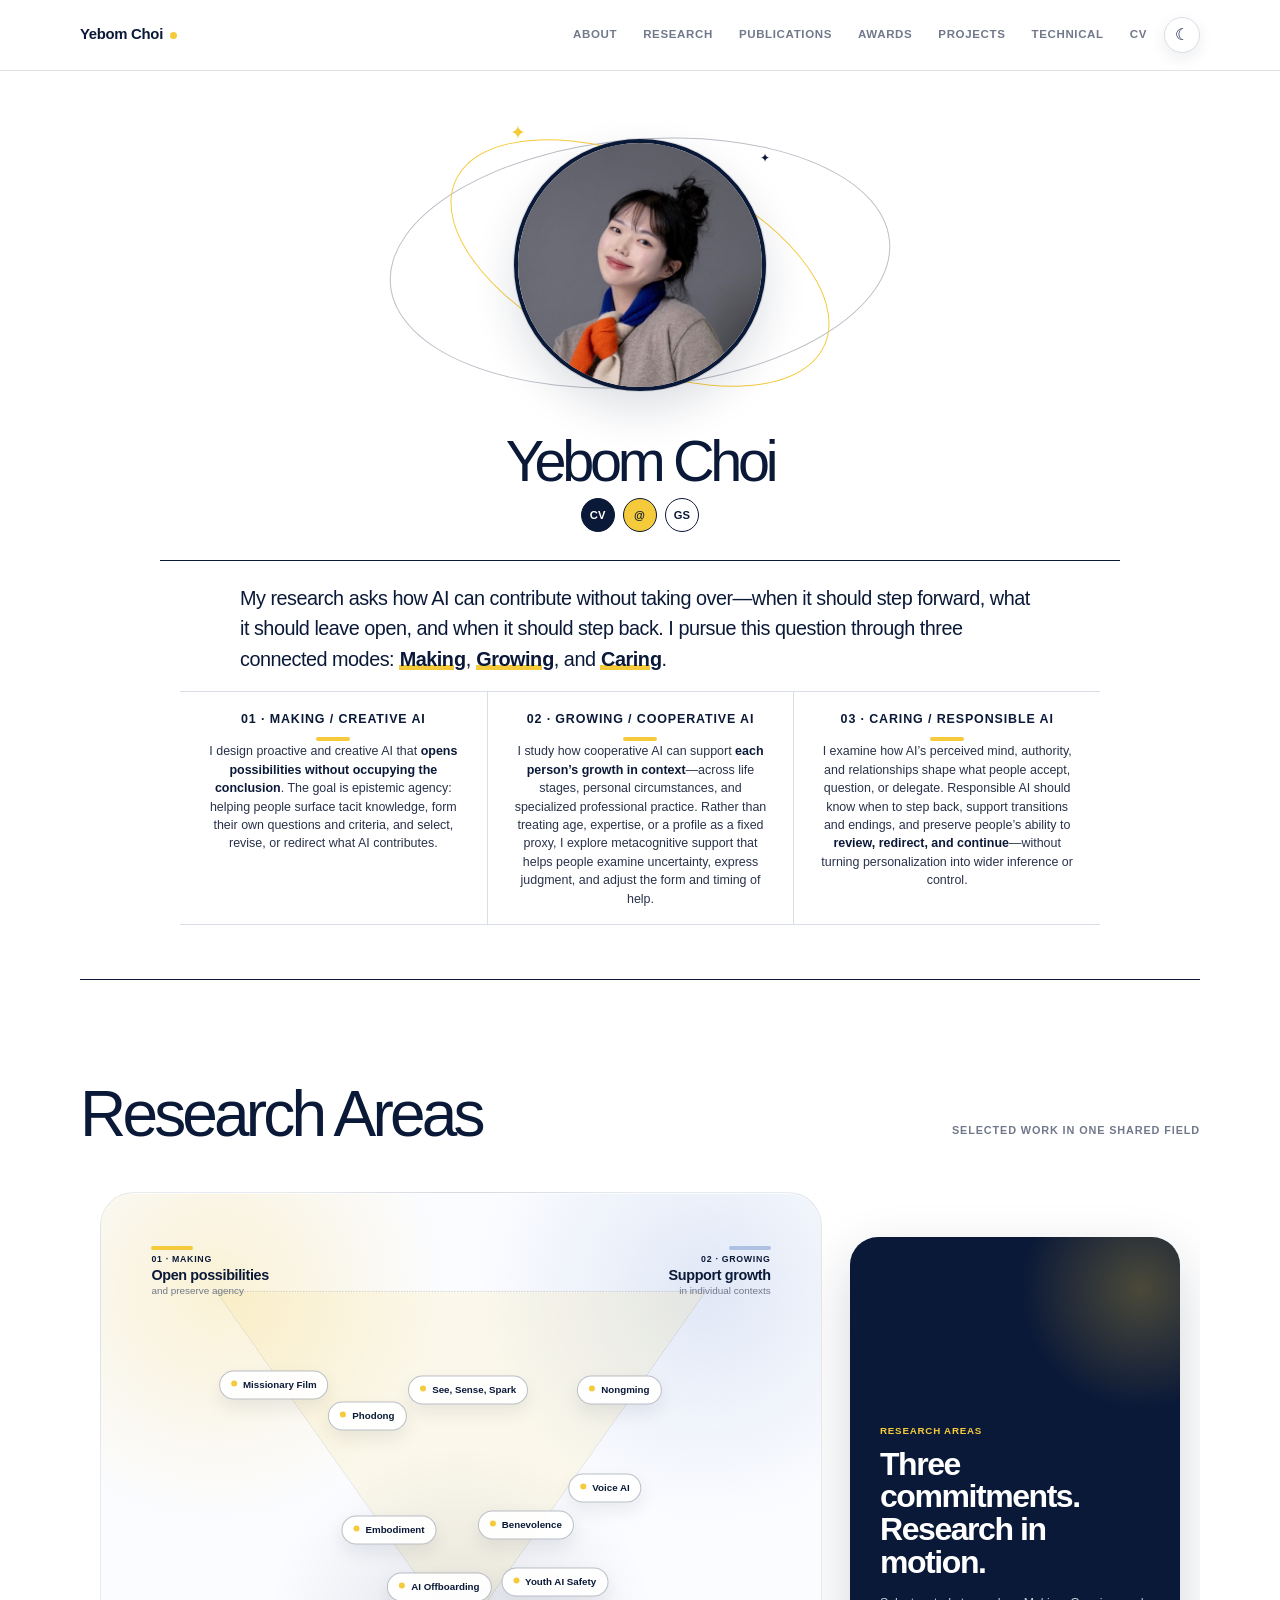
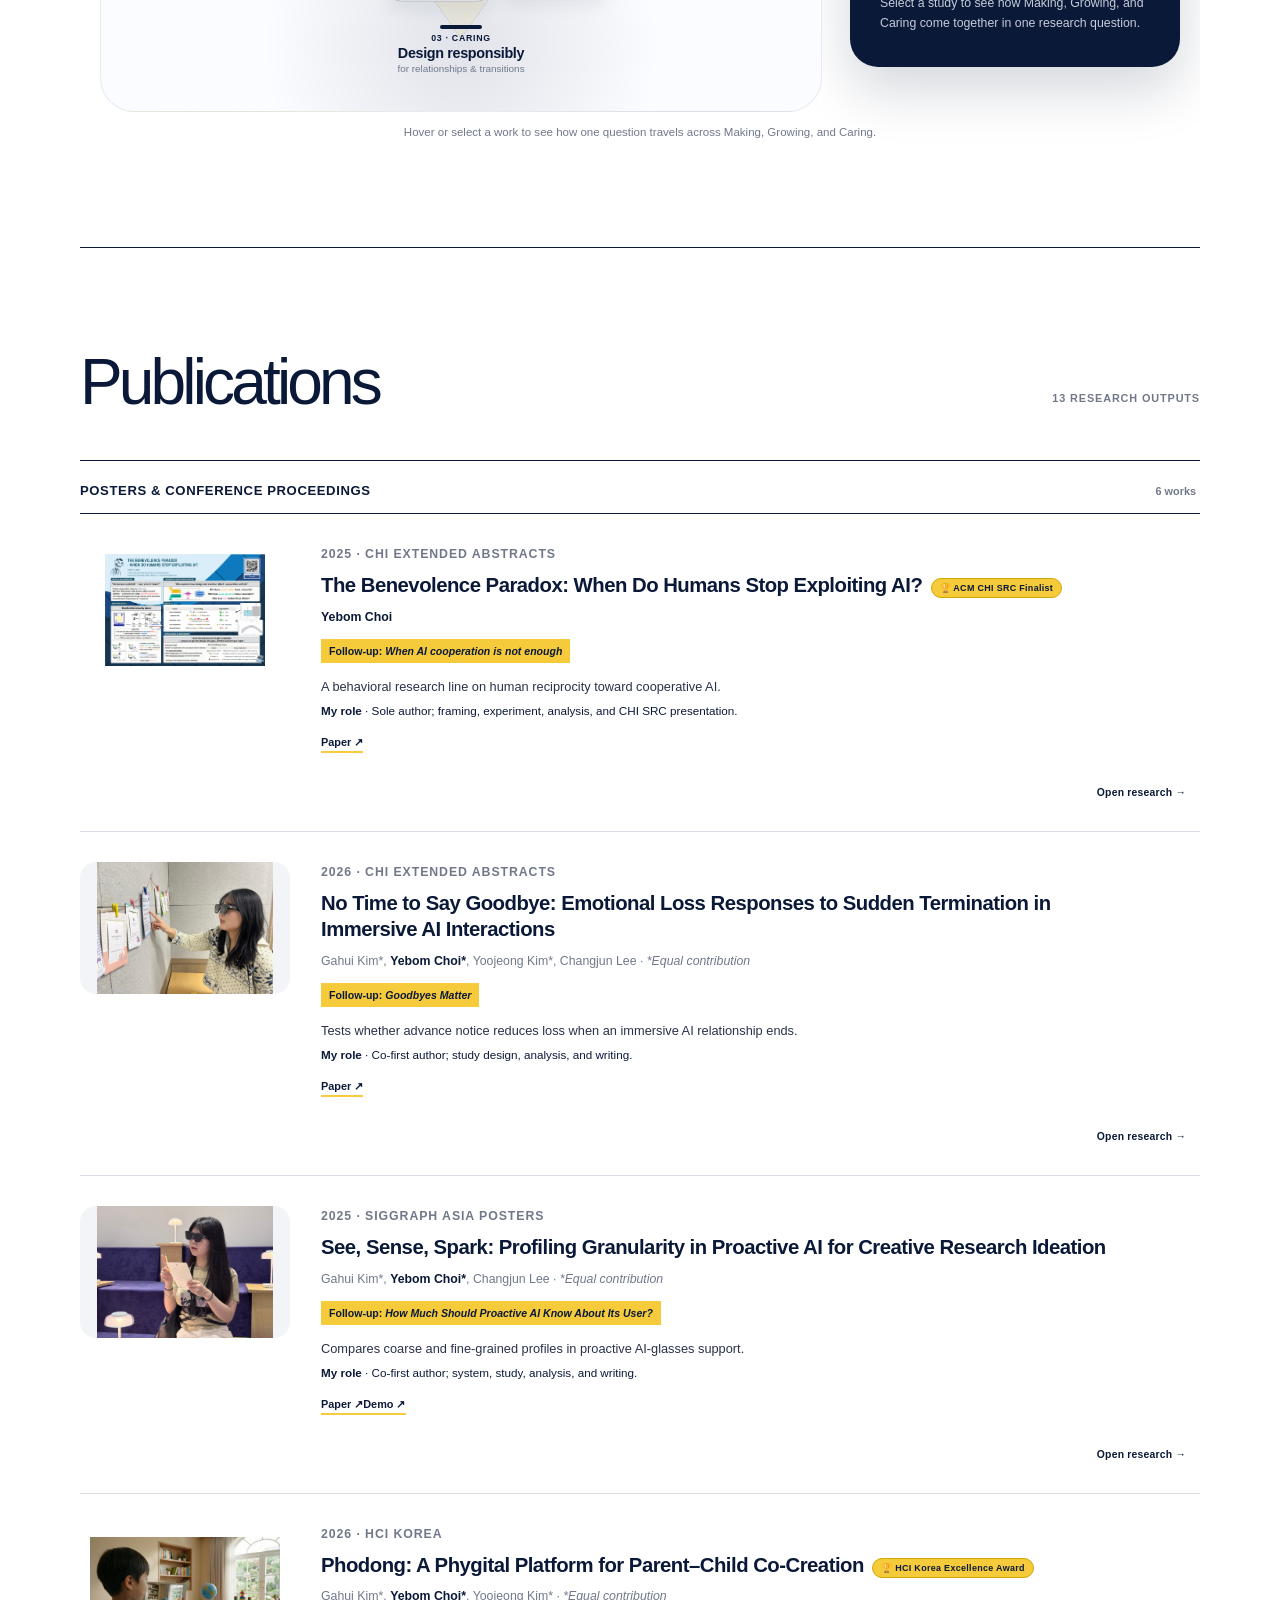
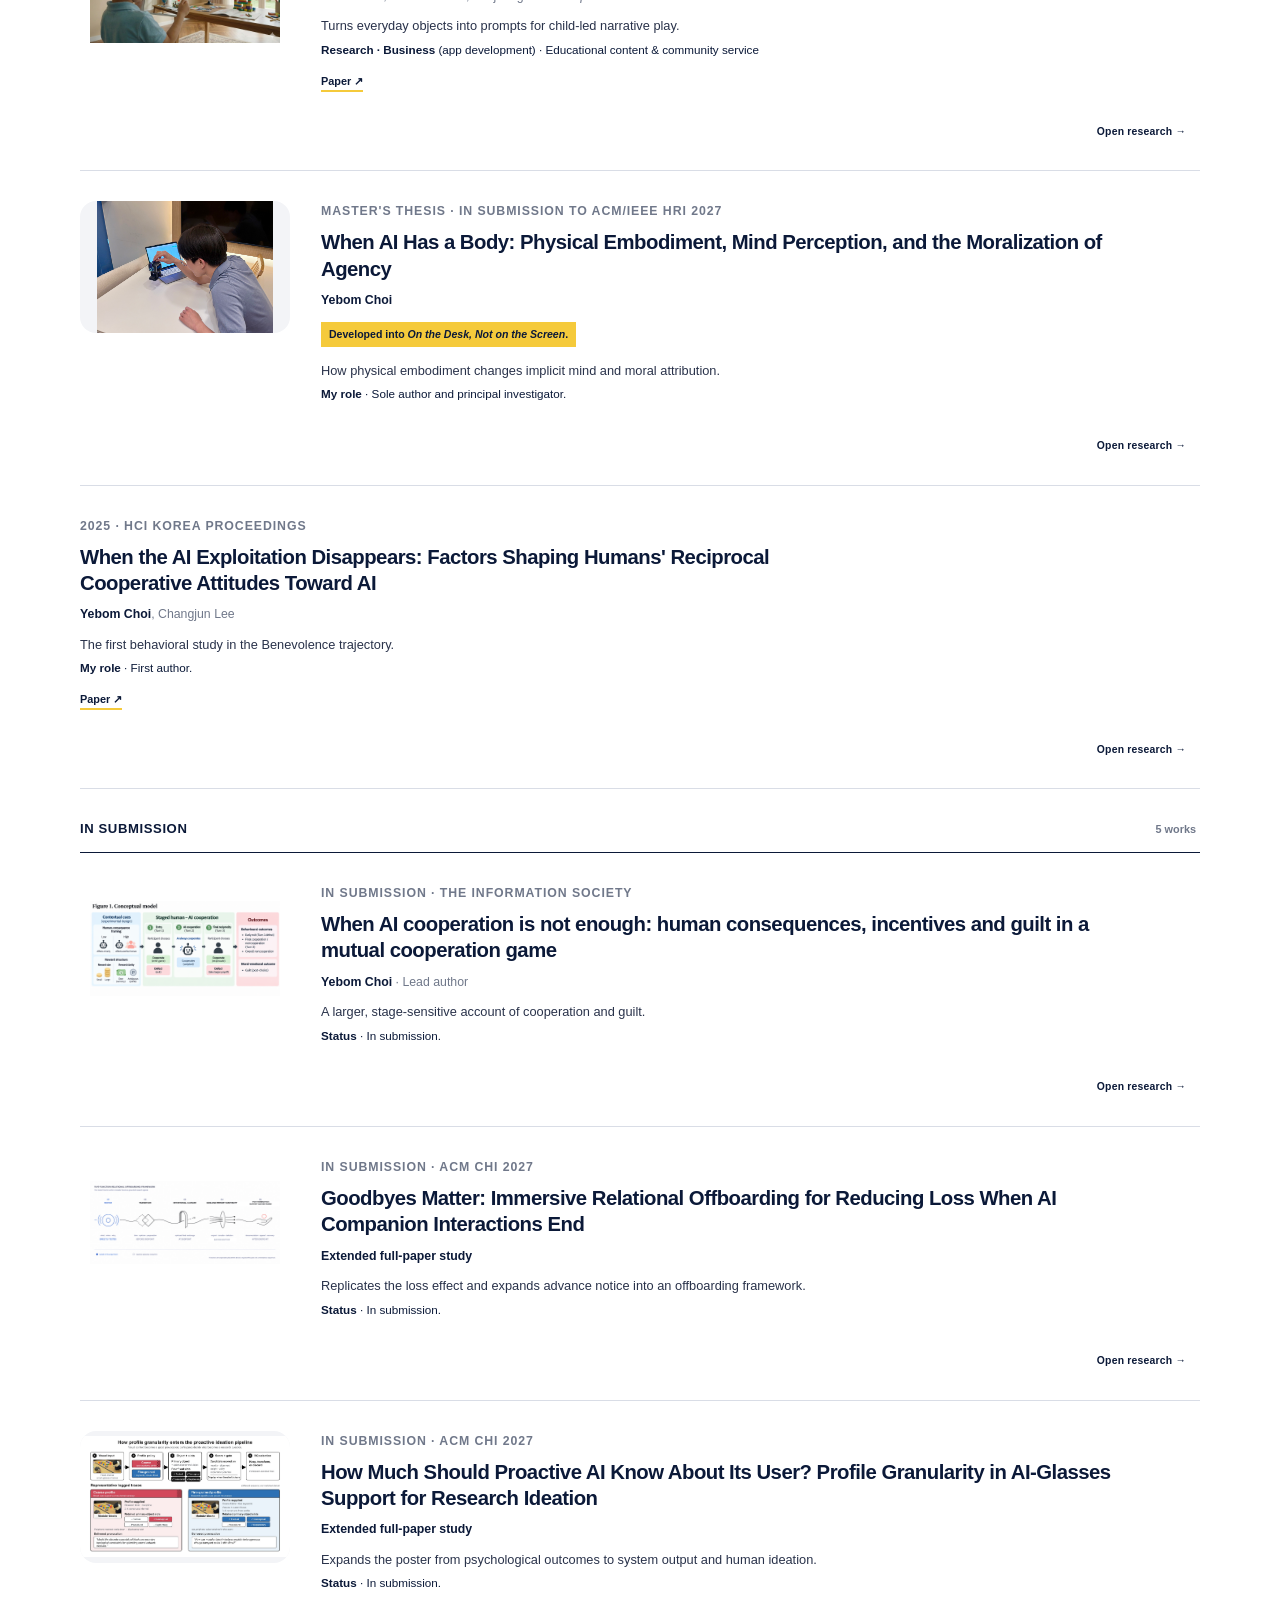
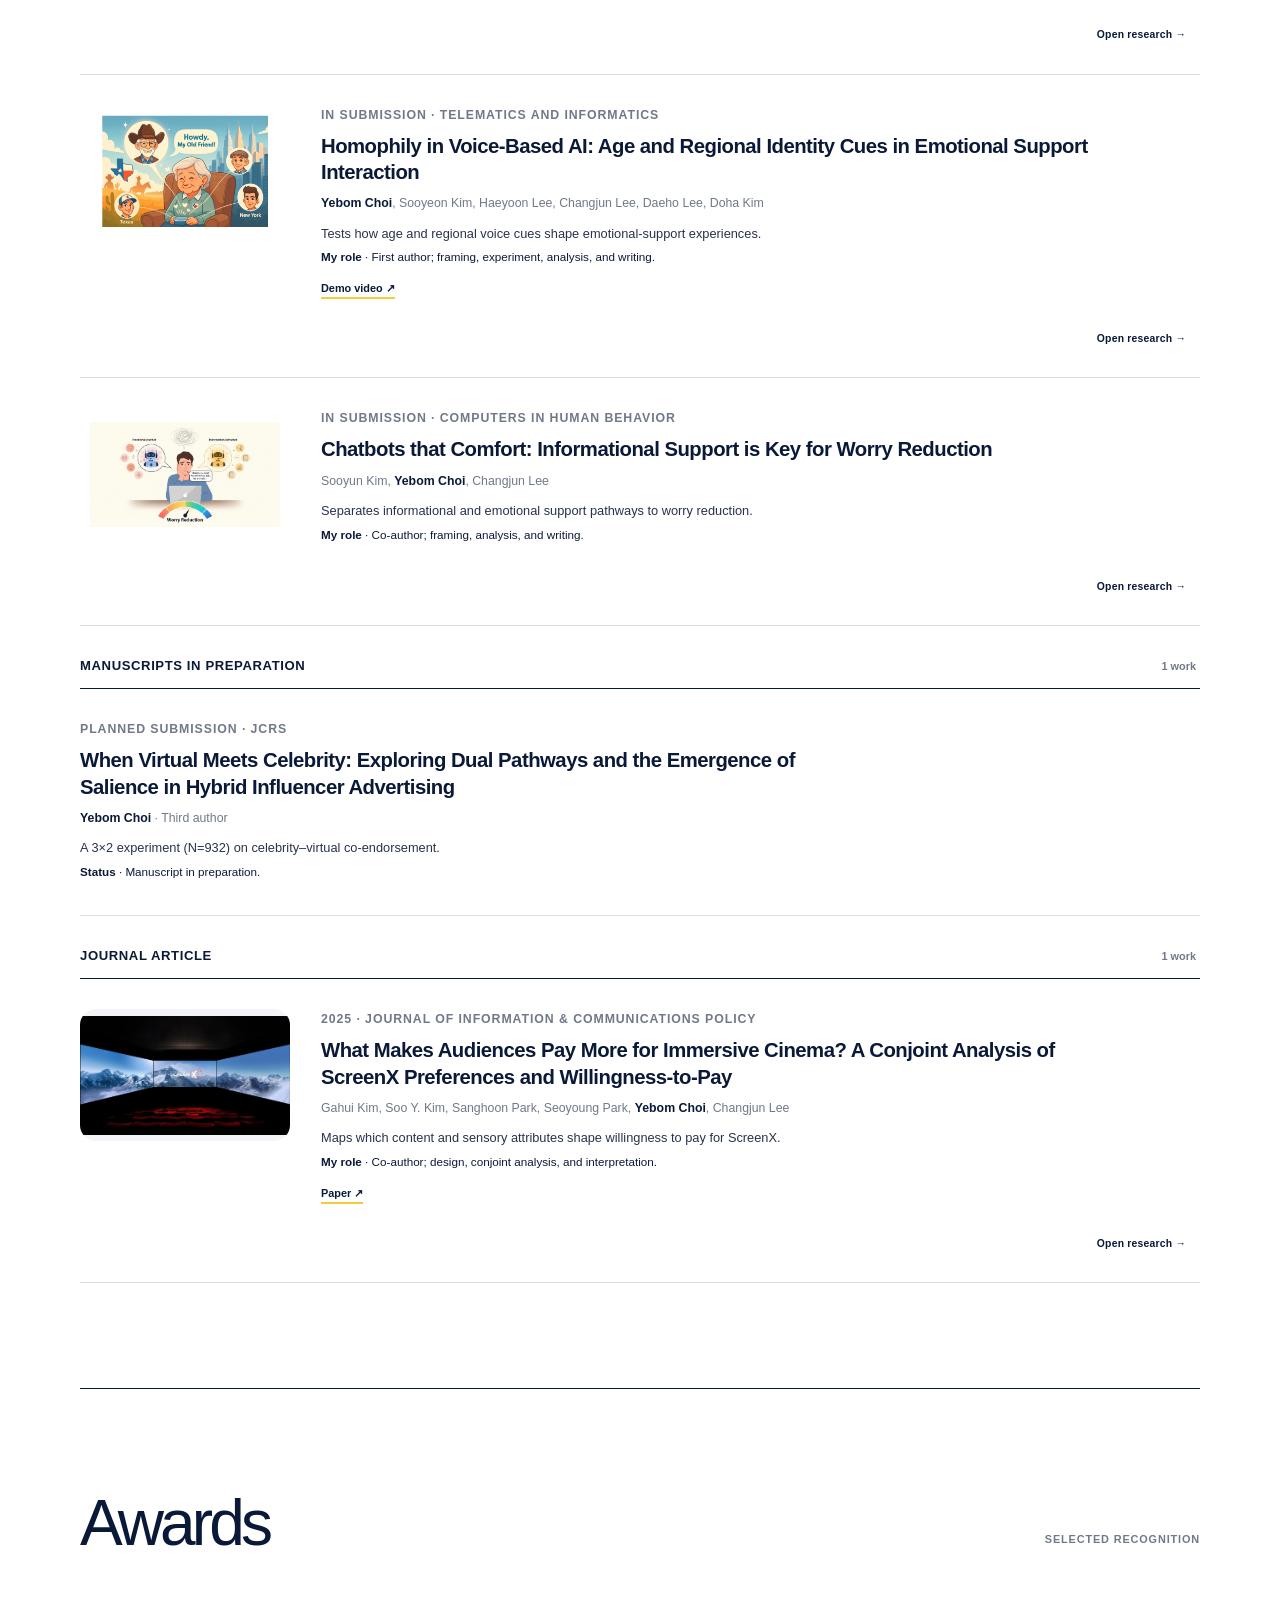
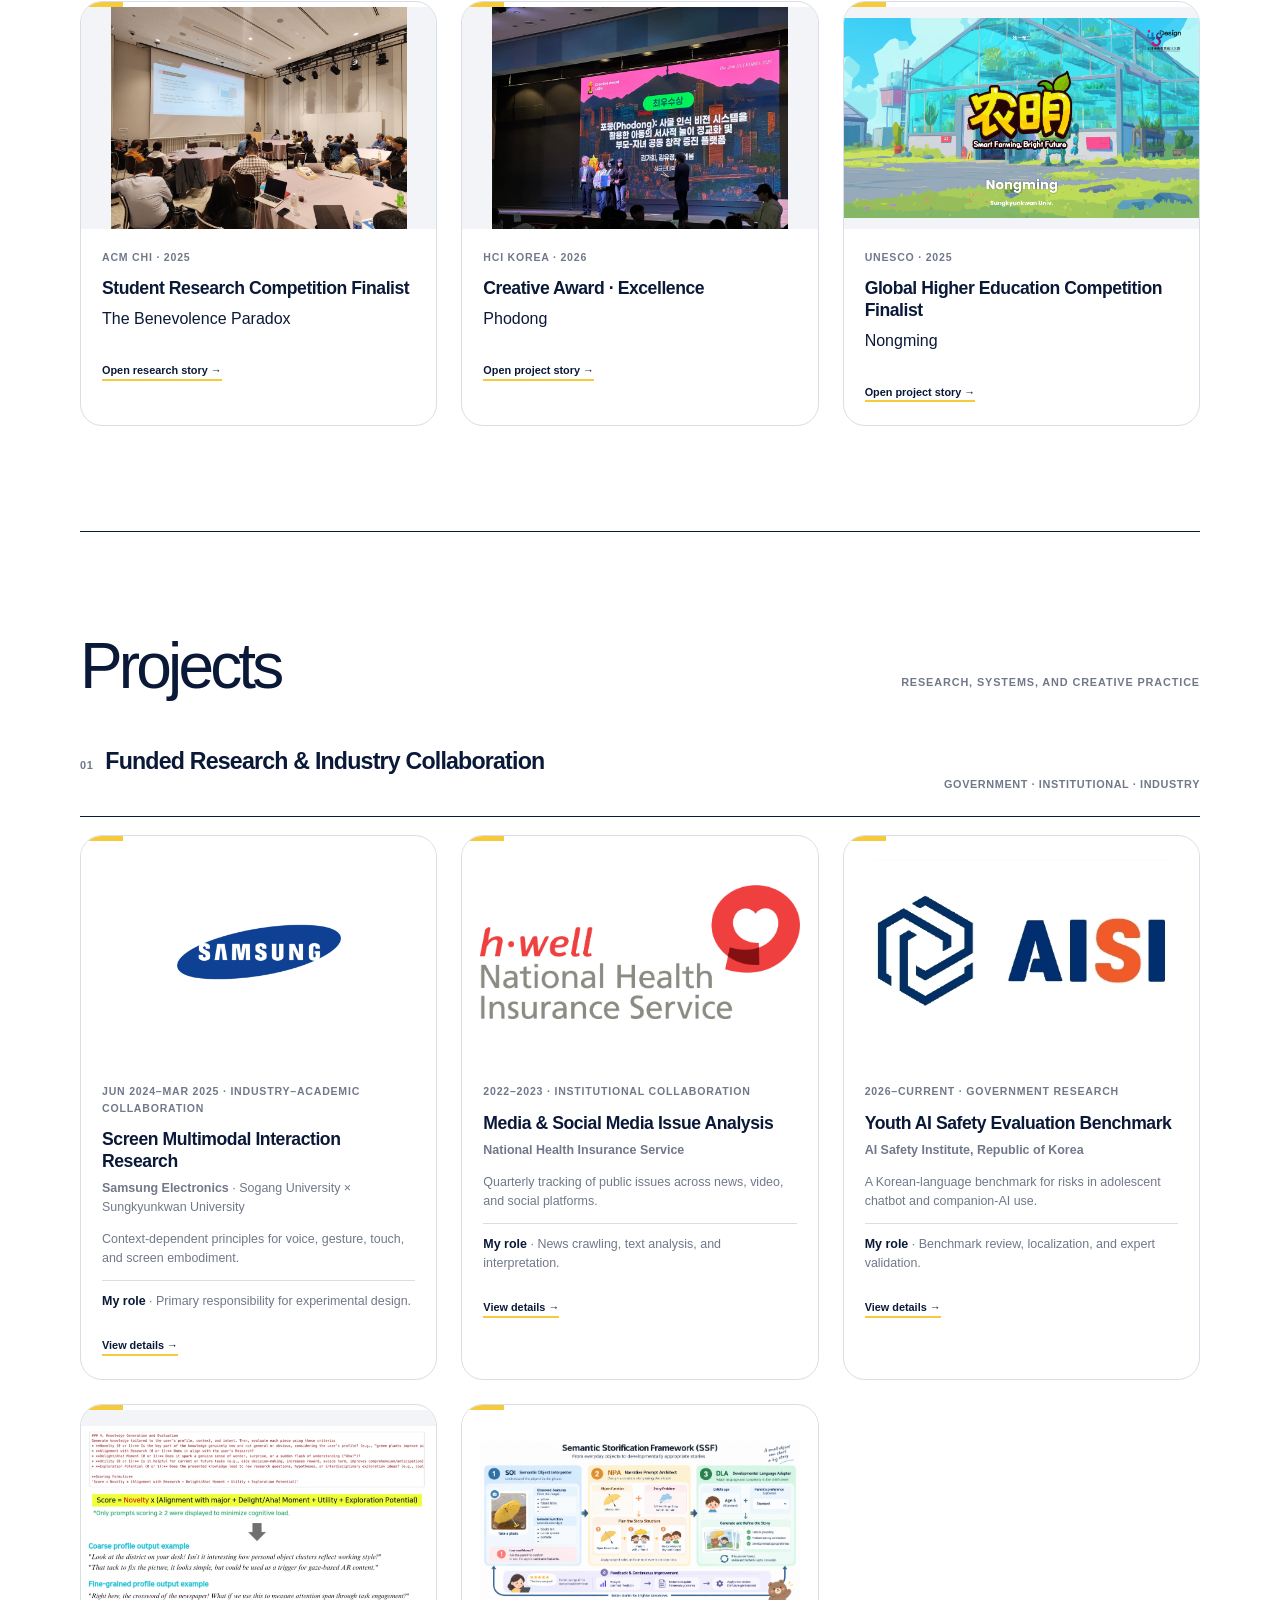
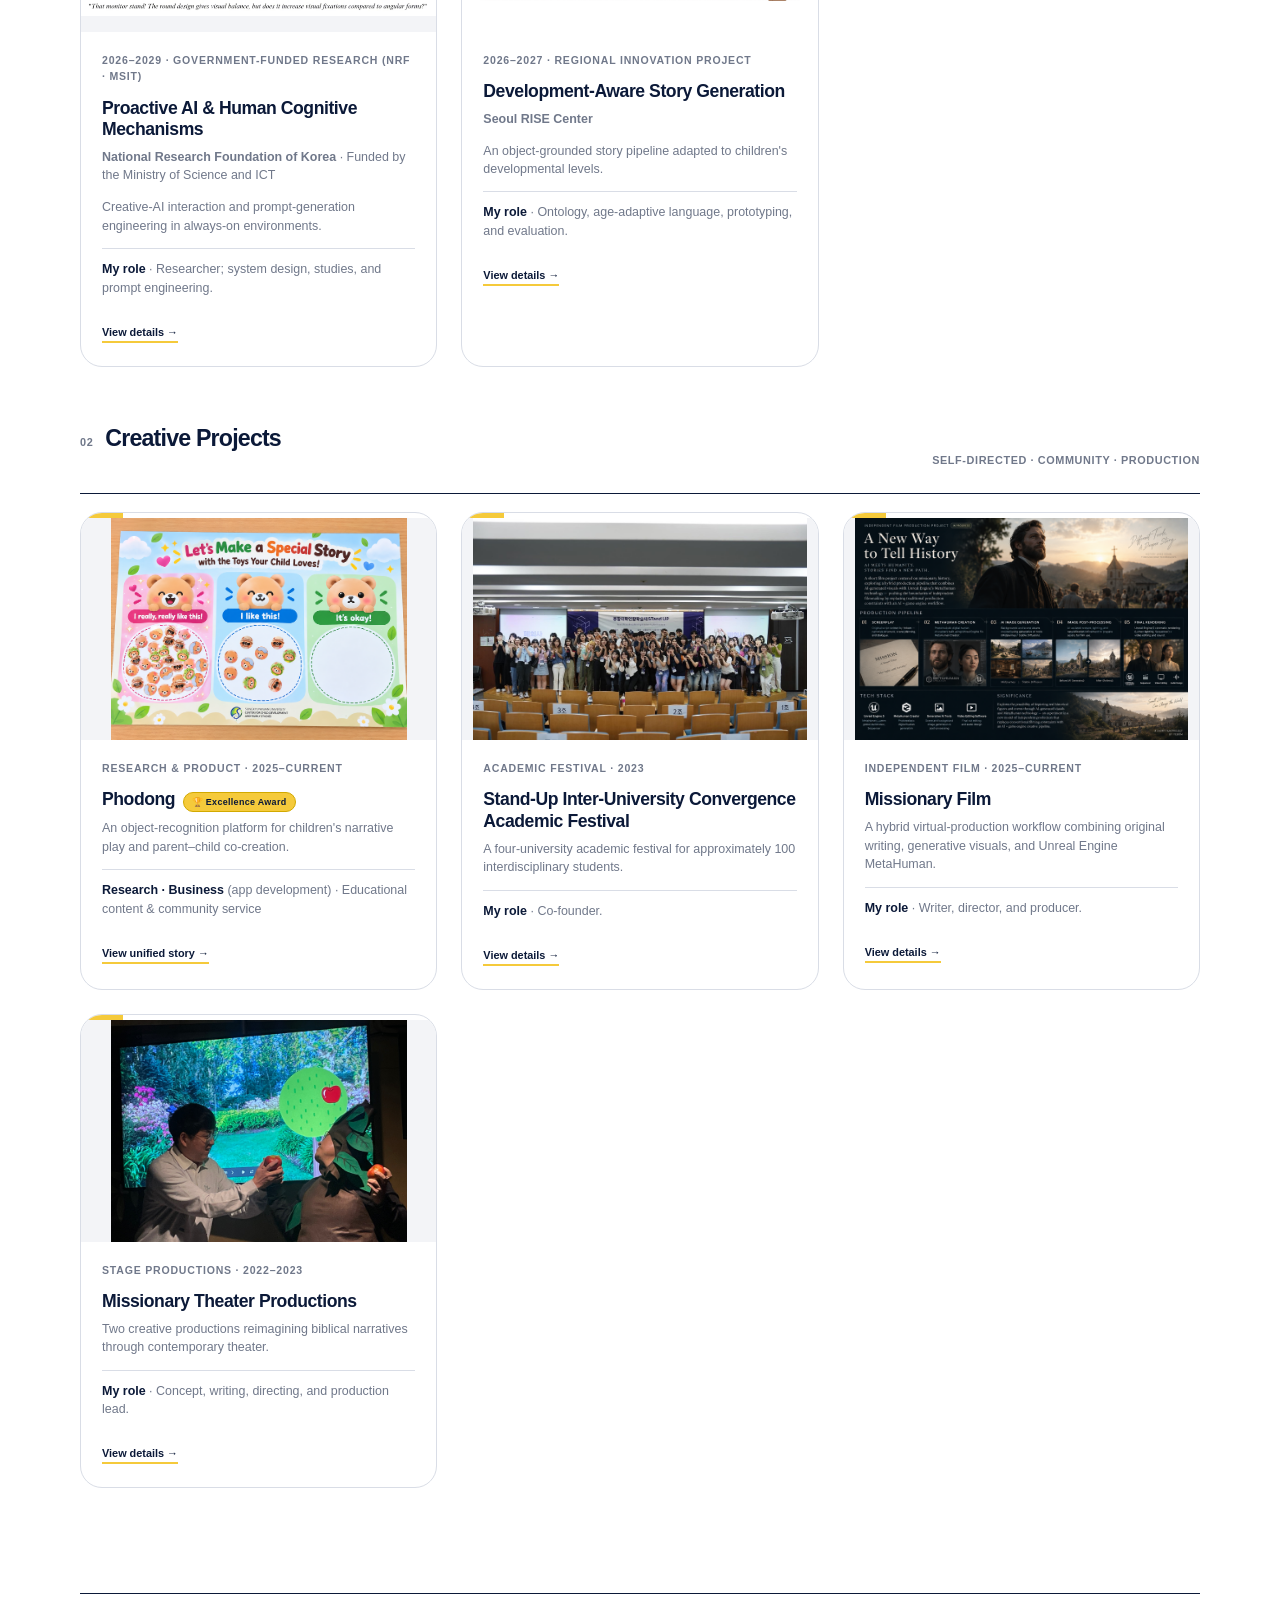
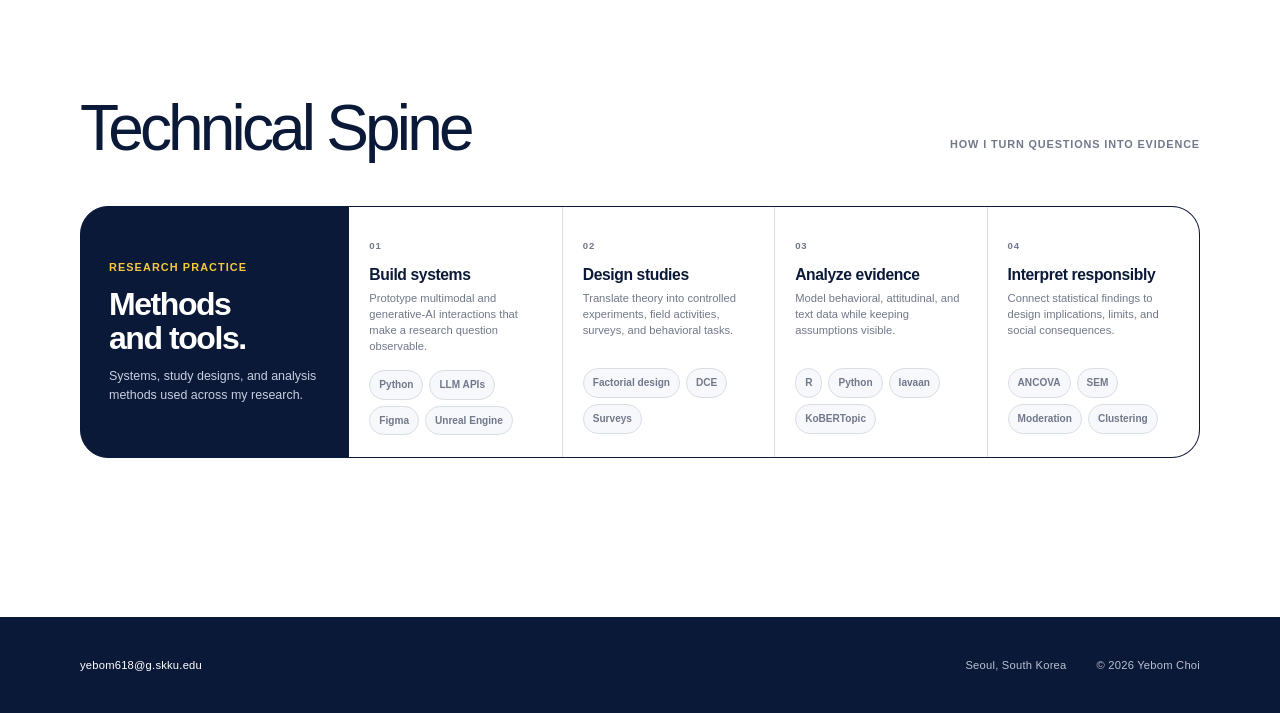
==== commit 946159f5: "Update Phodong creative project card" ====
--- a/index.html
+++ b/index.html
@@ -94,10 +94,10 @@
         </article>
       </div>
 
-      <div class="project-group-heading project-group-heading-creative"><div><span>02</span><h3>Independent Research &amp; Creative Practice</h3></div><p>Self-directed · Community · Production</p></div>
+      <div class="project-group-heading project-group-heading-creative"><div><span>02</span><h3>Creative Projects</h3></div><p>Self-directed · Community · Production</p></div>
       <div class="visual-grid project-grid">
         <article id="project-phodong" class="visual-card" data-detail-card="phodong">
-          <img src="assets/detail/phodong/thumbnail.png" alt="Phodong parent-child co-creation platform" />
+          <img src="assets/detail/phodong/creative-project-thumbnail.png" alt="Children's evaluation board for the Phodong storytelling activity" />
           <div><p class="card-meta">Research &amp; Product · 2025–Current</p><h3>Phodong <span class="award-badge">★ Excellence Award</span></h3><p>An object-recognition platform for children's narrative play and parent–child co-creation.</p><p class="role-note"><strong>Research · Business</strong> (app development) · Educational content &amp; community service</p><span class="card-detail-hint">View unified story →</span></div>
         </article>
         <article id="project-standup" class="visual-card" data-detail-card="standup">
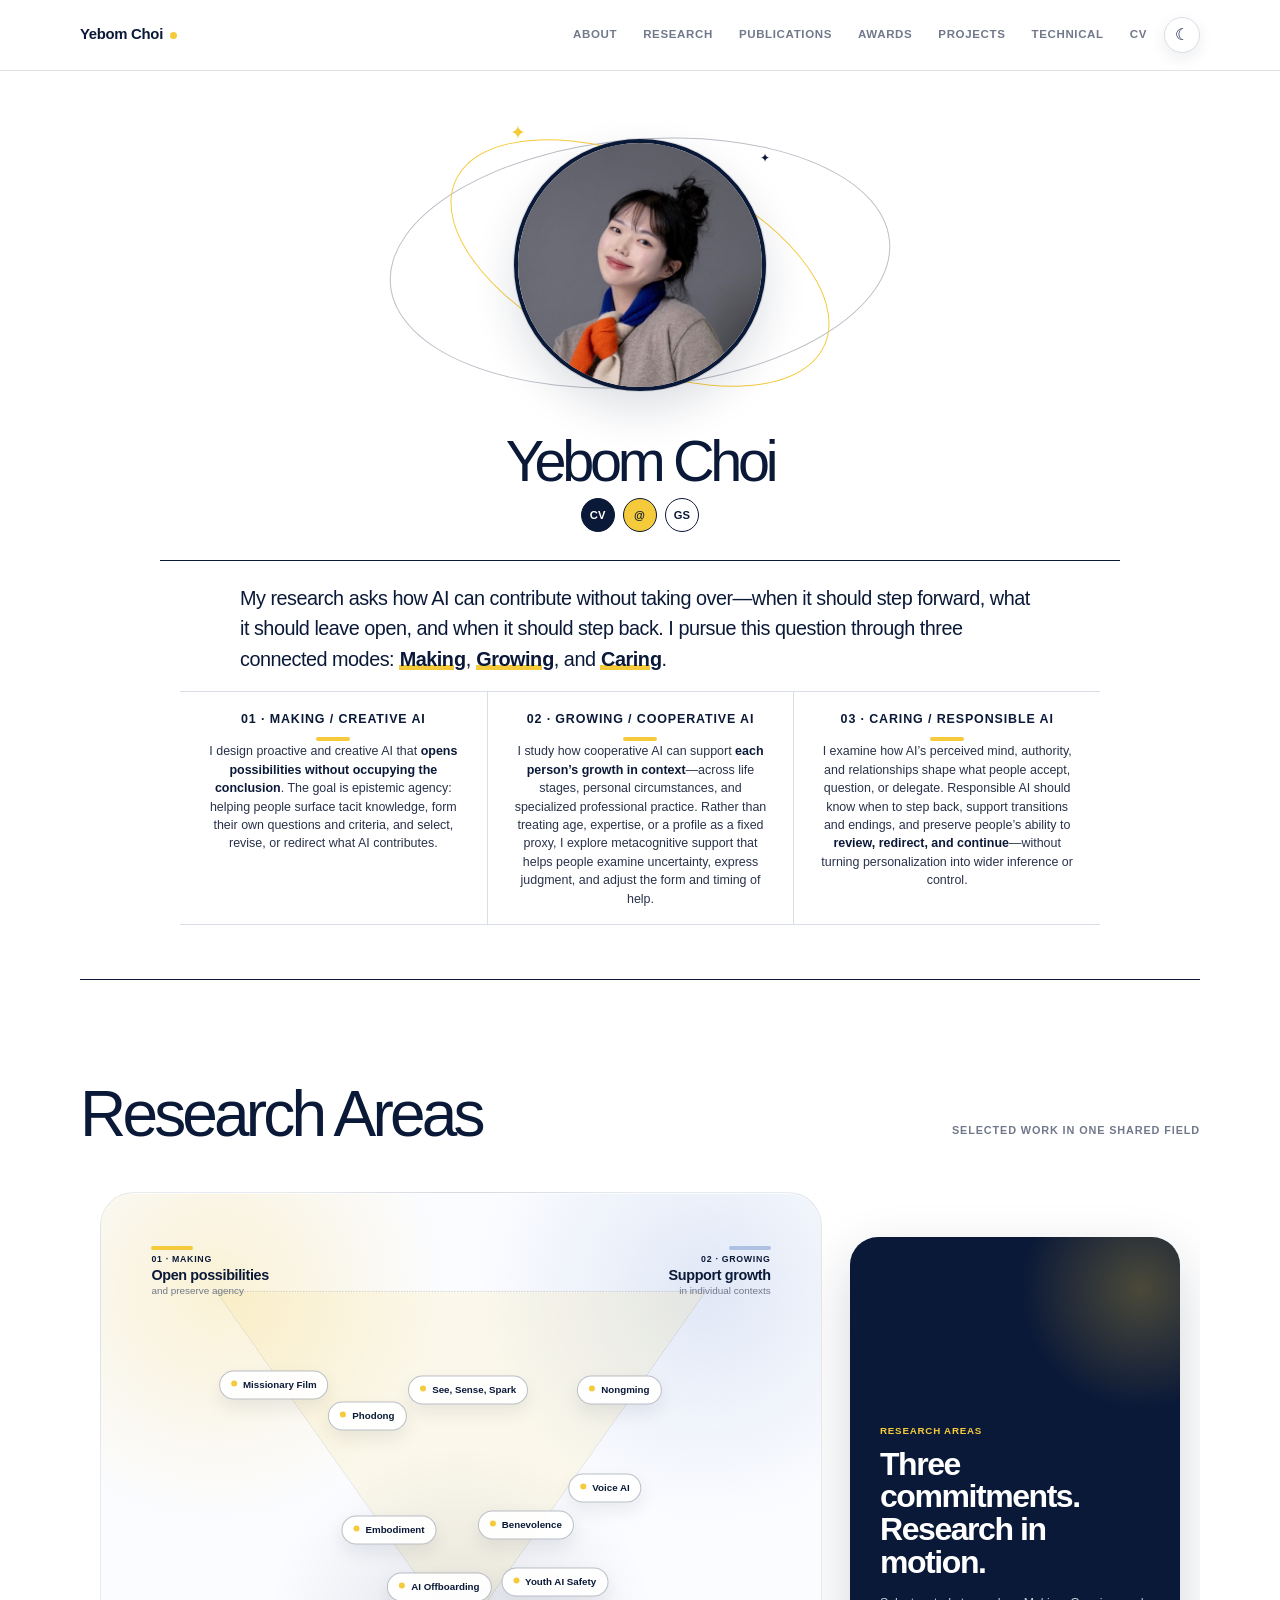
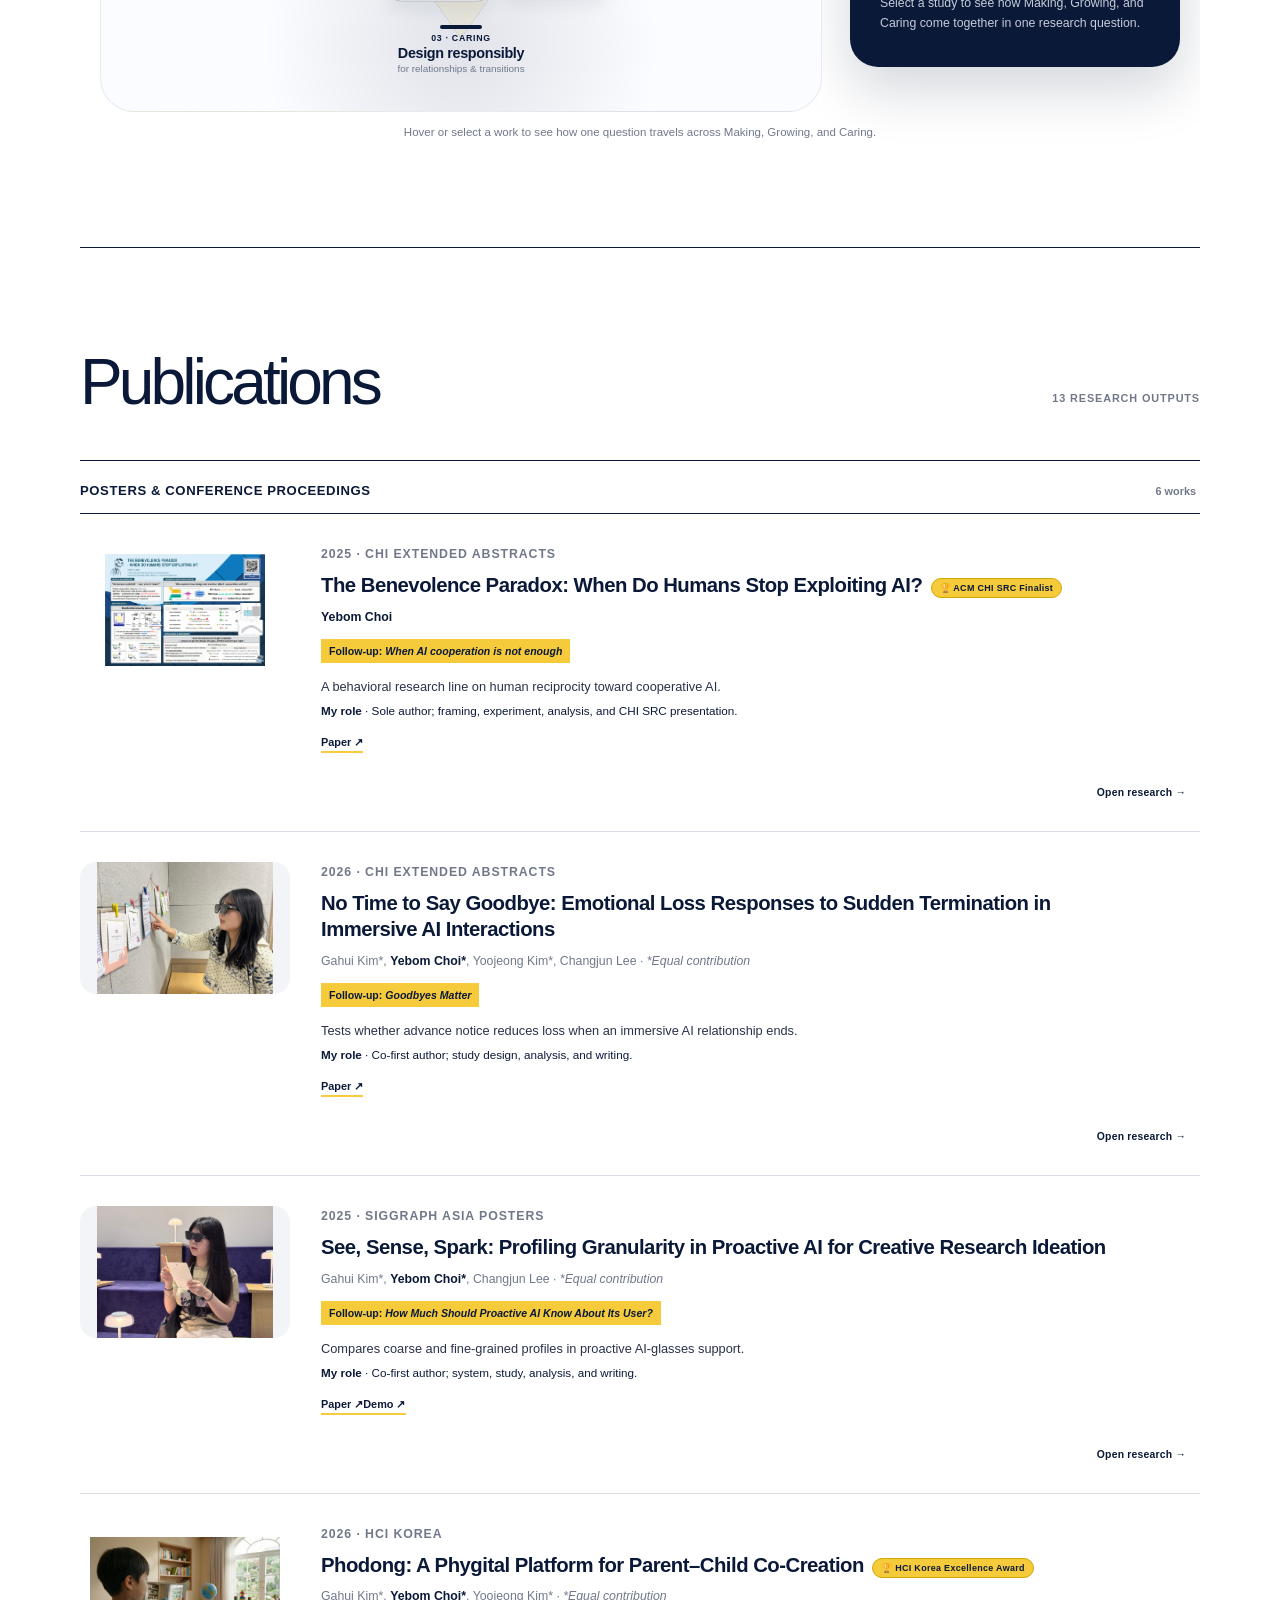
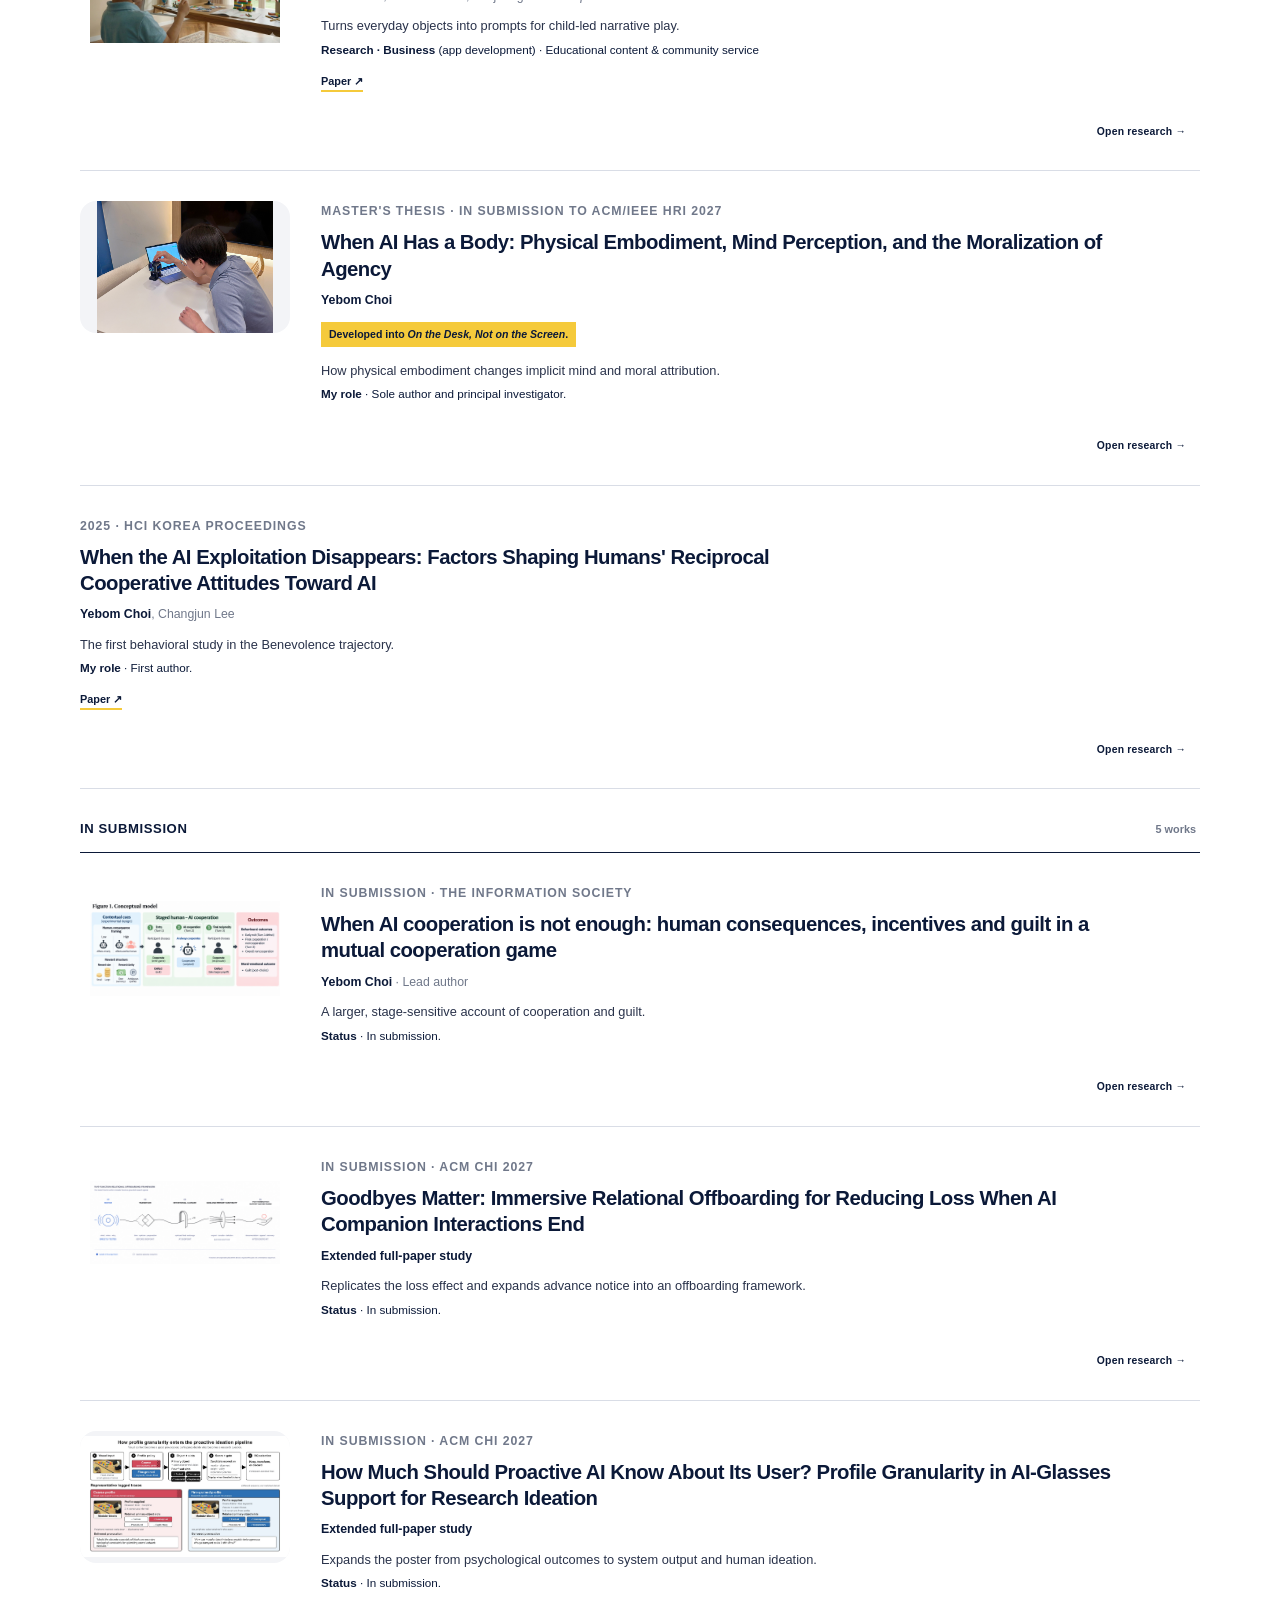
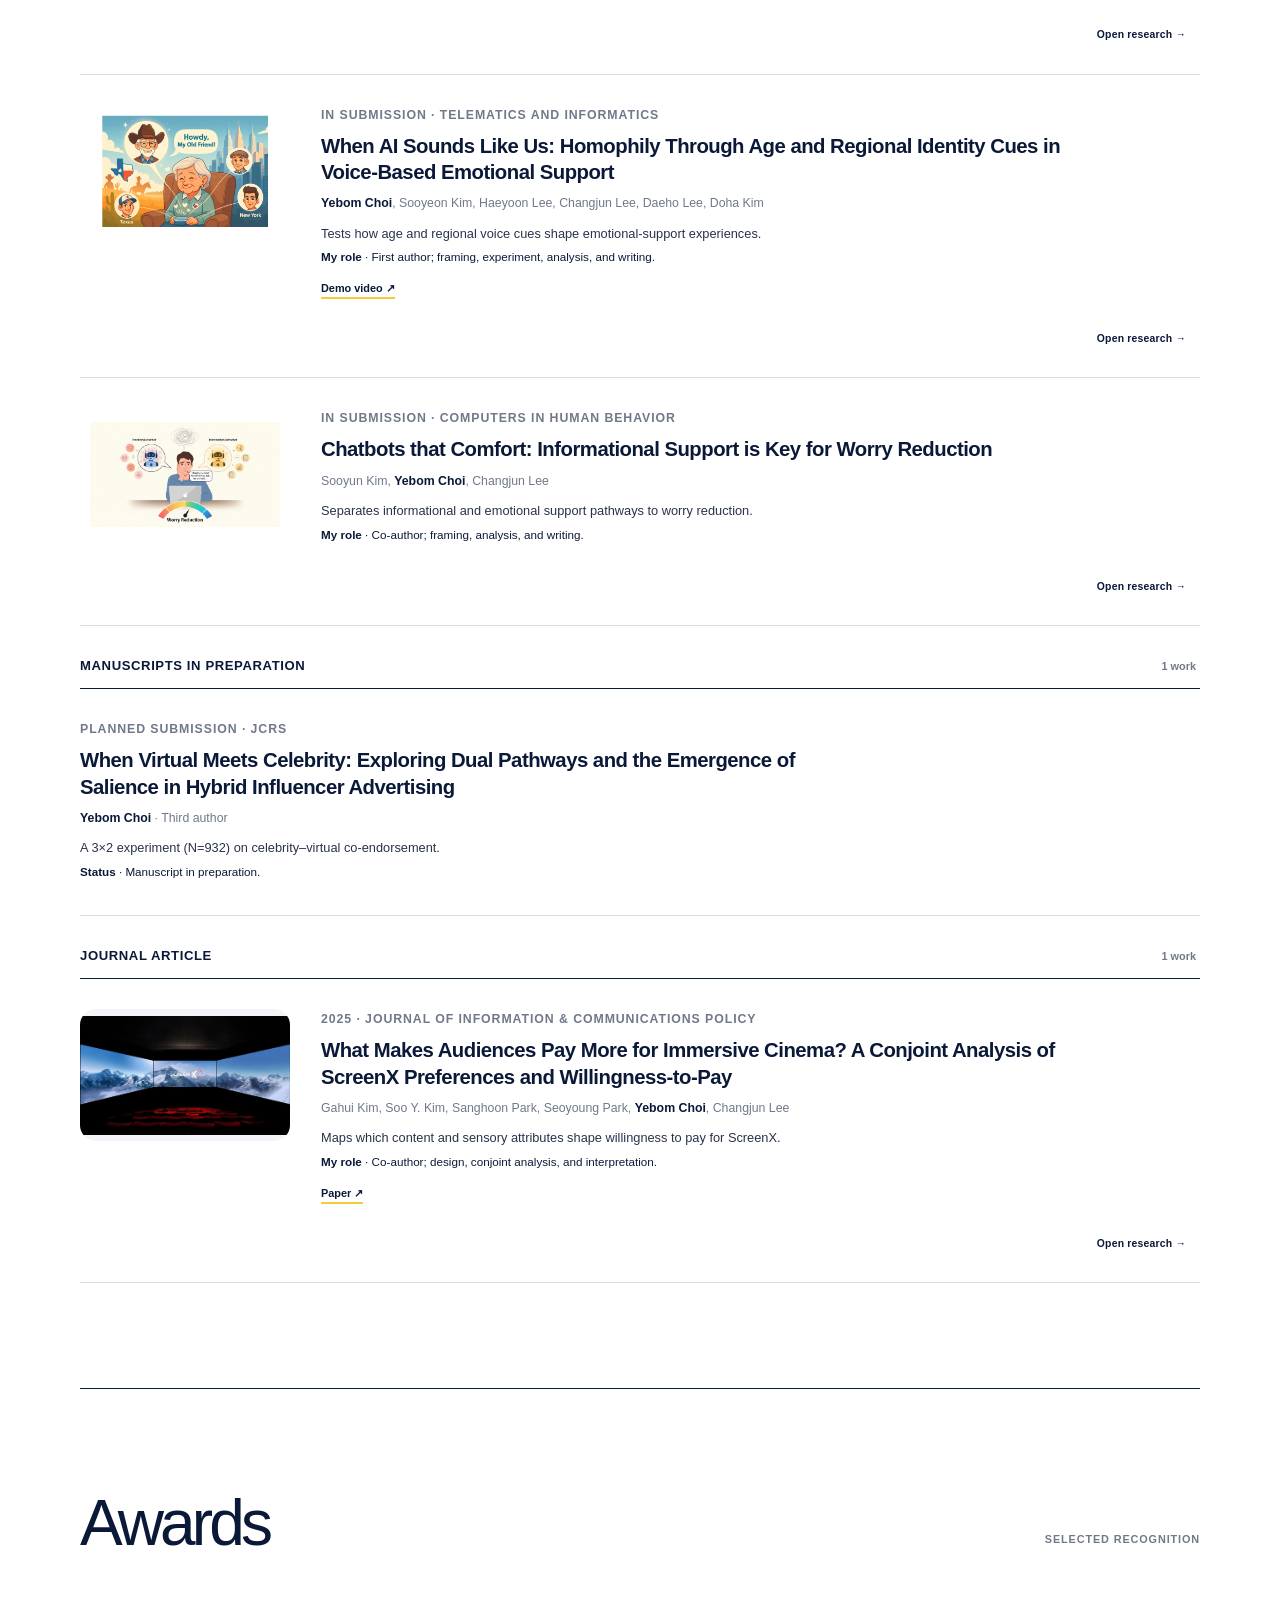
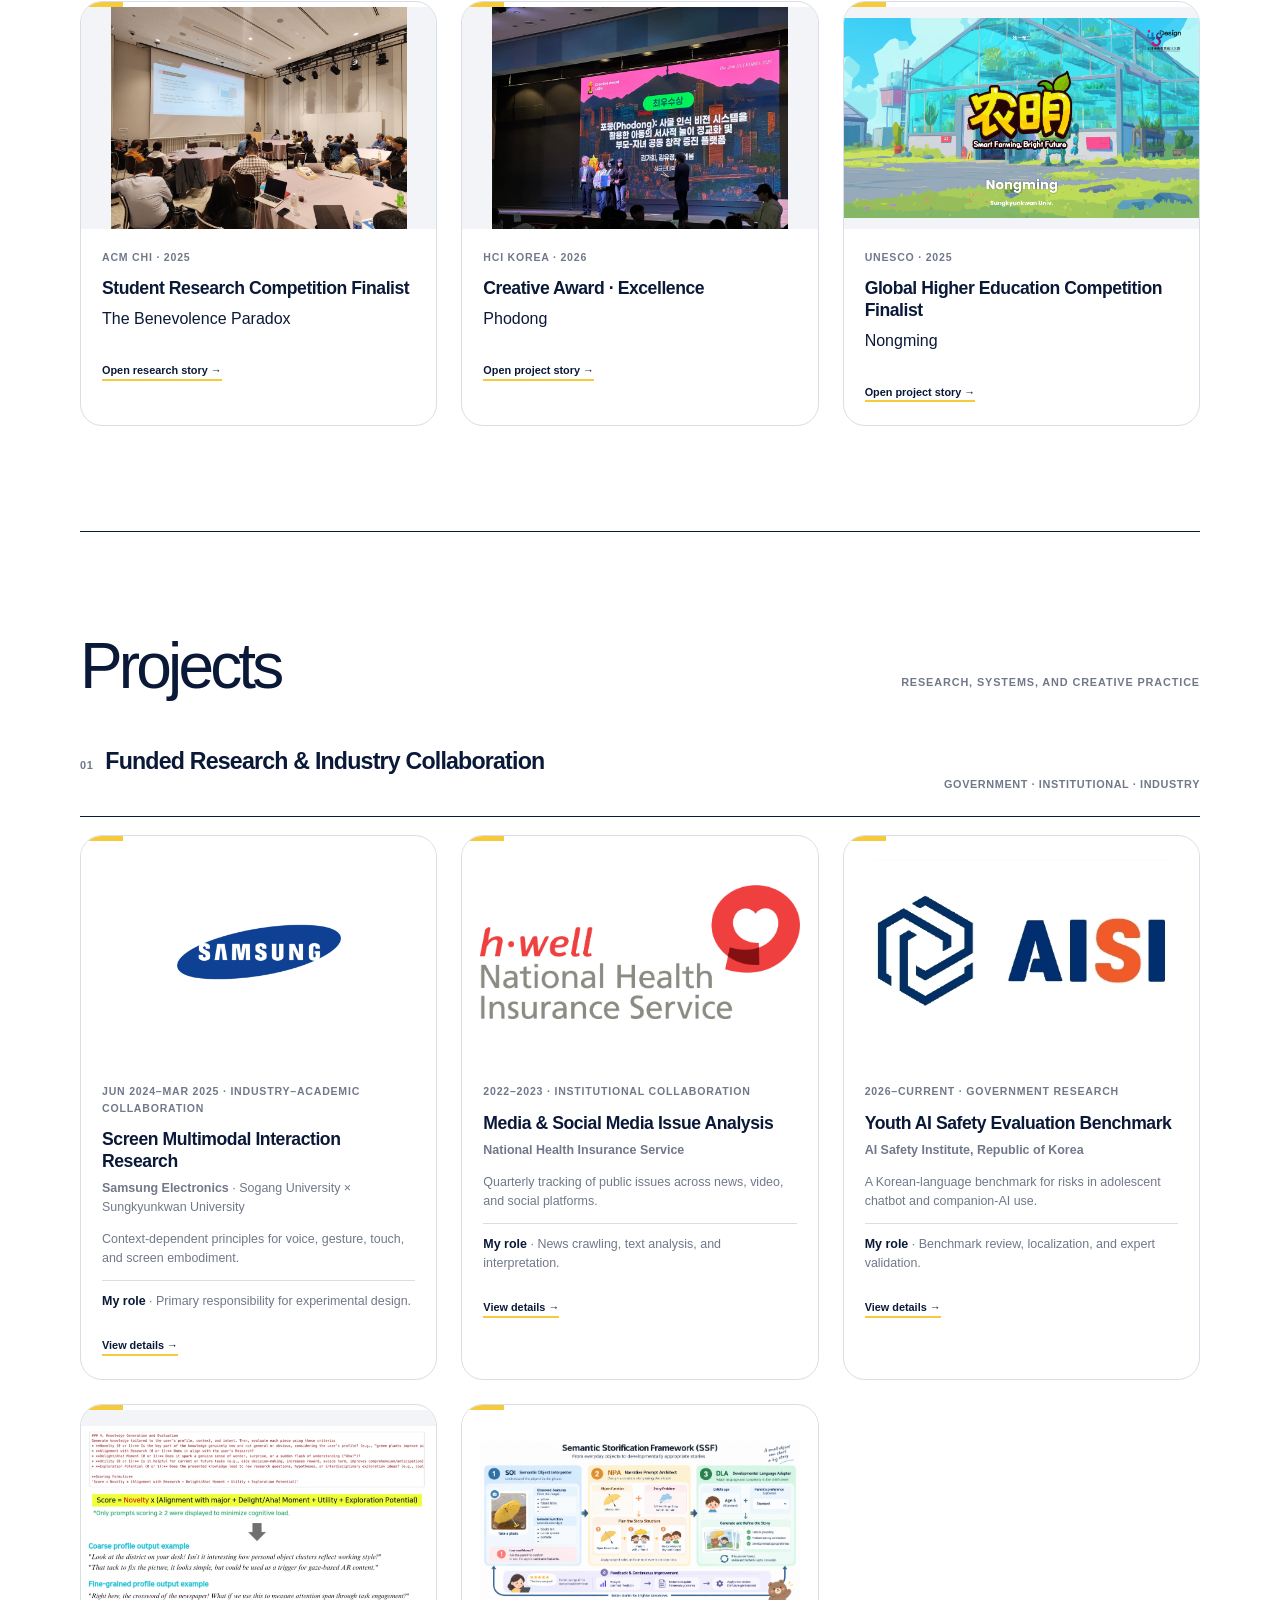
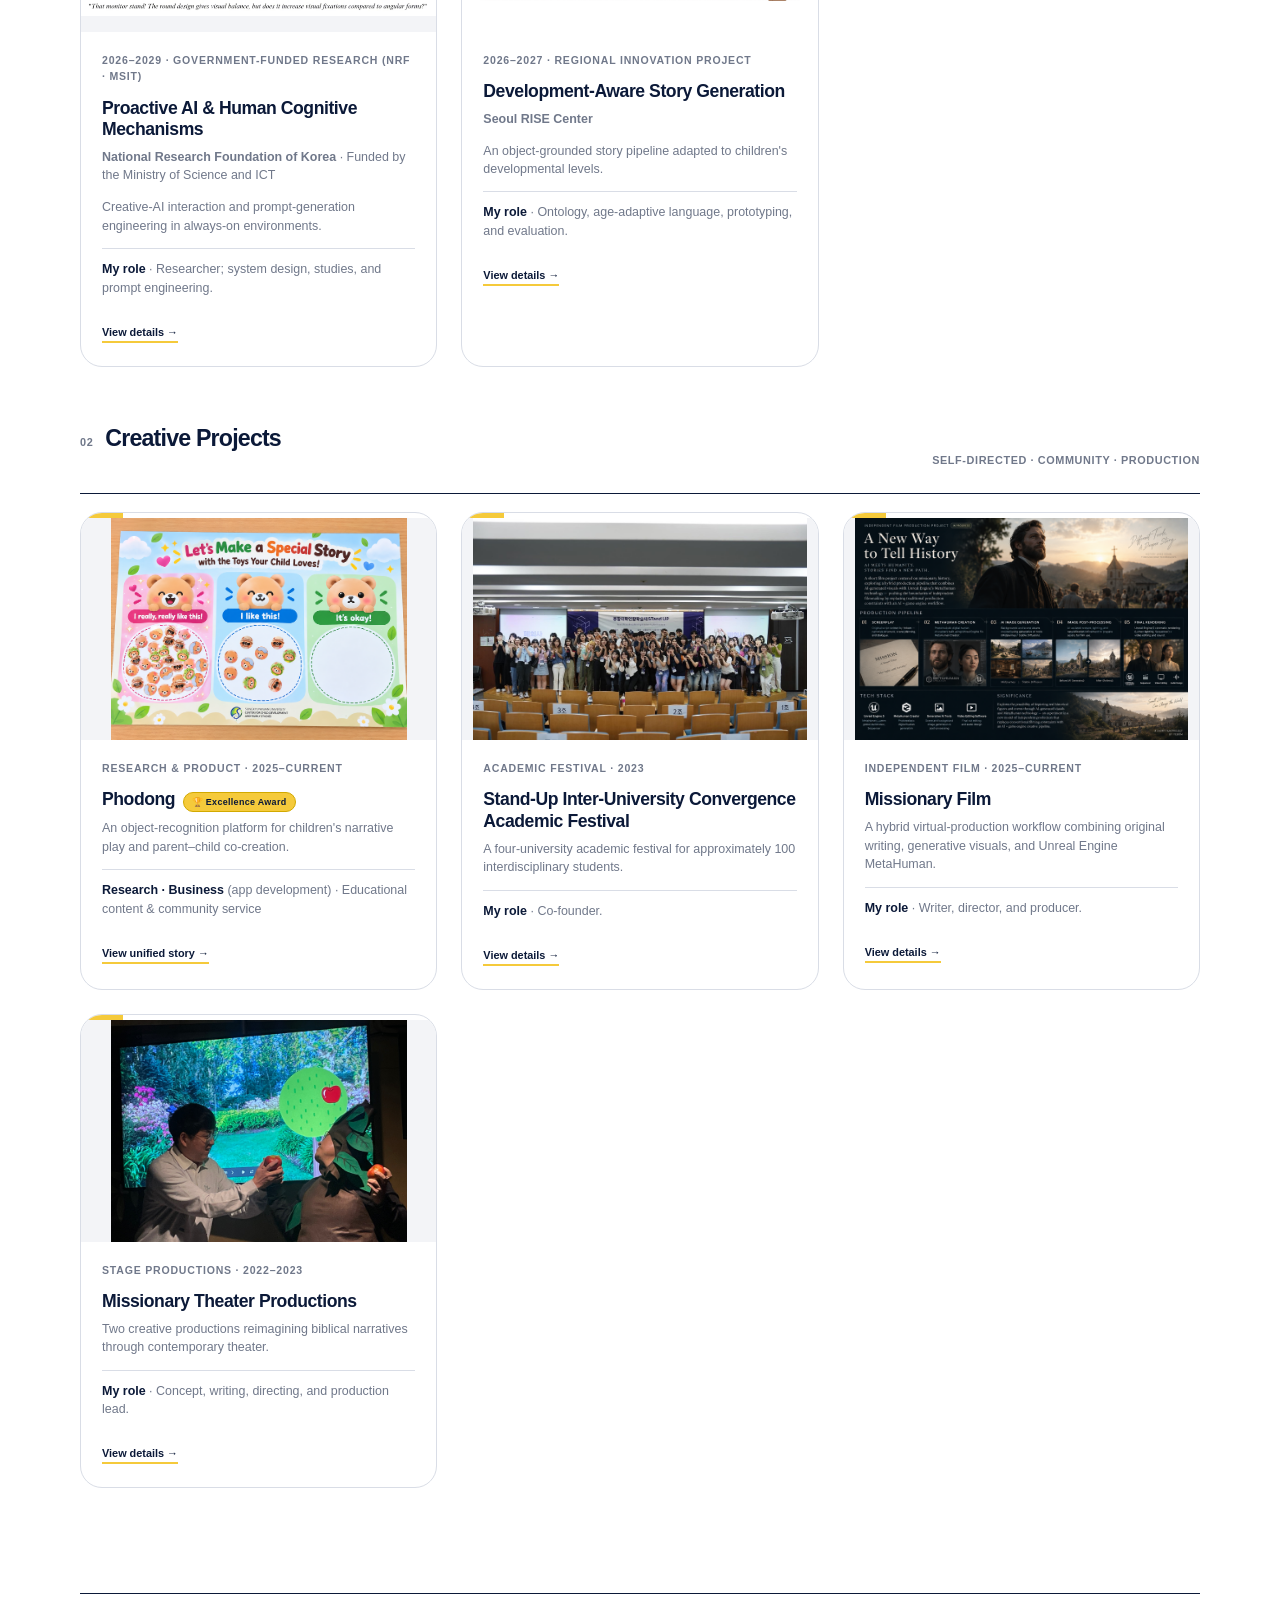
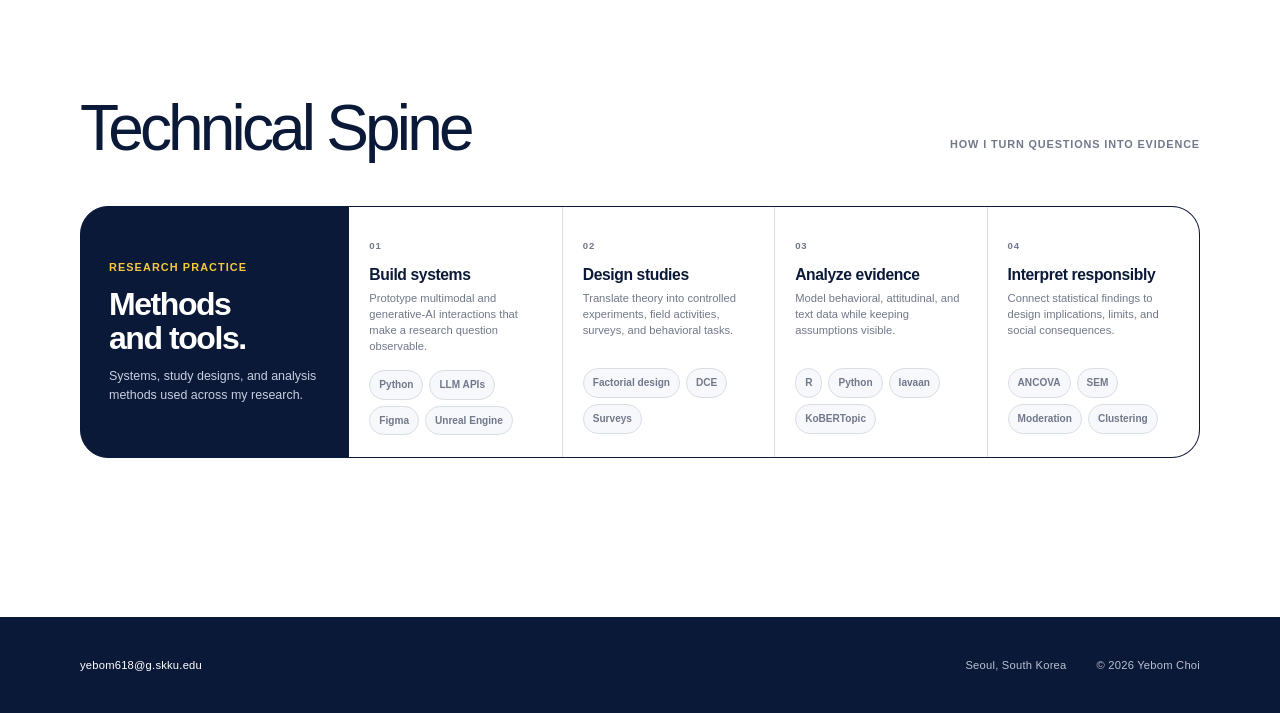
==== commit a1ad0953: "Rename voice homophily study" ====
--- a/index.html
+++ b/index.html
@@ -35,7 +35,7 @@
     <section id="publications" class="content-section page-width">
       <div class="section-title"><h2>Publications</h2><span>13 research outputs</span></div><div class="publication-list">
         <article id="pub-benevolence" data-detail-card="benevolence"><div class="pub-thumbnail"><img src="assets/detail/benevolence/thumbnail.png" alt="The Benevolence Paradox research poster" /></div><div class="pub-copy"><p class="pub-meta">2025 · CHI Extended Abstracts</p><h3>The Benevolence Paradox: When Do Humans Stop Exploiting AI? <span class="award-badge">★ ACM CHI SRC Finalist</span></h3><p><strong>Yebom Choi</strong></p><p class="work-status">Follow-up: <em>When AI cooperation is not enough</em></p><p class="pub-summary">A behavioral research line on human reciprocity toward cooperative AI.</p><p class="pub-role"><strong>My role</strong> · Sole author; framing, experiment, analysis, and CHI SRC presentation.</p><a class="paper-link" href="https://dl.acm.org/doi/pdf/10.1145/3706599.3719279" target="_blank" rel="noreferrer">Paper ↗</a></div></article>
-        <article id="pub-homophily" data-detail-card="homophily"><div class="pub-thumbnail"><img src="assets/detail/homophily/thumbnail.png" alt="Older adult speaking with a voice-based AI" /></div><div class="pub-copy"><p class="pub-meta">Under review · Telematics and Informatics</p><h3>Homophily in Voice-Based AI: Age and Regional Identity Cues in Emotional Support Interaction</h3><p><strong>Yebom Choi</strong>, Sooyeon Kim, Haeyoon Lee, Changjun Lee, Daeho Lee, Doha Kim</p><p class="pub-summary">Tests how age and regional voice cues shape emotional-support experiences.</p><p class="pub-role"><strong>My role</strong> · First author; framing, experiment, analysis, and writing.</p><a class="paper-link" href="https://youtu.be/fIHGNQhxkyE?si=cRXqr7V3E5IYFjcp" target="_blank" rel="noreferrer">Demo video ↗</a></div></article>
+        <article id="pub-homophily" data-detail-card="homophily"><div class="pub-thumbnail"><img src="assets/detail/homophily/thumbnail.png" alt="Older adult speaking with a voice-based AI" /></div><div class="pub-copy"><p class="pub-meta">Under review · Telematics and Informatics</p><h3>When AI Sounds Like Us: Homophily Through Age and Regional Identity Cues in Voice-Based Emotional Support</h3><p><strong>Yebom Choi</strong>, Sooyeon Kim, Haeyoon Lee, Changjun Lee, Daeho Lee, Doha Kim</p><p class="pub-summary">Tests how age and regional voice cues shape emotional-support experiences.</p><p class="pub-role"><strong>My role</strong> · First author; framing, experiment, analysis, and writing.</p><a class="paper-link" href="https://youtu.be/fIHGNQhxkyE?si=cRXqr7V3E5IYFjcp" target="_blank" rel="noreferrer">Demo video ↗</a></div></article>
         <article id="pub-chatbots" data-detail-card="chatbots"><div class="pub-thumbnail"><img src="assets/detail/chatbots/thumbnail.jpg" alt="Chatbot support pathways" /></div><div class="pub-copy"><p class="pub-meta">Under review · Computers in Human Behavior</p><h3>Chatbots that Comfort: Informational Support is Key for Worry Reduction</h3><p>Sooyun Kim, <strong>Yebom Choi</strong>, Changjun Lee</p><p class="pub-summary">Separates informational and emotional support pathways to worry reduction.</p><p class="pub-role"><strong>My role</strong> · Co-author; framing, analysis, and writing.</p></div></article>
         <article id="pub-screenx"><div class="pub-thumbnail"><img src="assets/detail/screenx/figure.png" alt="ScreenX audience preference analysis" /></div><div class="pub-copy"><p class="pub-meta">2025 · Journal of Information &amp; Communications Policy</p><h3>What Makes Audiences Pay More for Immersive Cinema? A Conjoint Analysis of ScreenX Preferences and Willingness-to-Pay</h3><p>Gahui Kim, Soo Y. Kim, Sanghoon Park, Seoyoung Park, <strong>Yebom Choi</strong>, Changjun Lee</p><p class="pub-summary">Maps which content and sensory attributes shape willingness to pay for ScreenX.</p><p class="pub-role"><strong>My role</strong> · Co-author; design, conjoint analysis, and interpretation.</p><a class="paper-link" href="https://www.dbpia.co.kr/journal/articleDetail?nodeId=NODE12717030" target="_blank" rel="noreferrer">Paper ↗</a></div></article>
         <article id="pub-goodbye" data-detail-card="goodbye"><div class="pub-thumbnail"><img src="assets/detail/goodbye/thumbnail.png" alt="Illustration of an AI companion relationship ending" /></div><div class="pub-copy"><p class="pub-meta">2026 · CHI Extended Abstracts</p><h3>No Time to Say Goodbye: Emotional Loss Responses to Sudden Termination in Immersive AI Interactions</h3><p>Gahui Kim*, <strong>Yebom Choi*</strong>, Yoojeong Kim*, Changjun Lee · <em>*Equal contribution</em></p><p class="work-status">Follow-up: <em>Goodbyes Matter</em></p><p class="pub-summary">Tests whether advance notice reduces loss when an immersive AI relationship ends.</p><p class="pub-role"><strong>My role</strong> · Co-first author; study design, analysis, and writing.</p><a class="paper-link" href="https://dl.acm.org/doi/pdf/10.1145/3772363.3798687" target="_blank" rel="noreferrer">Paper ↗</a></div></article>
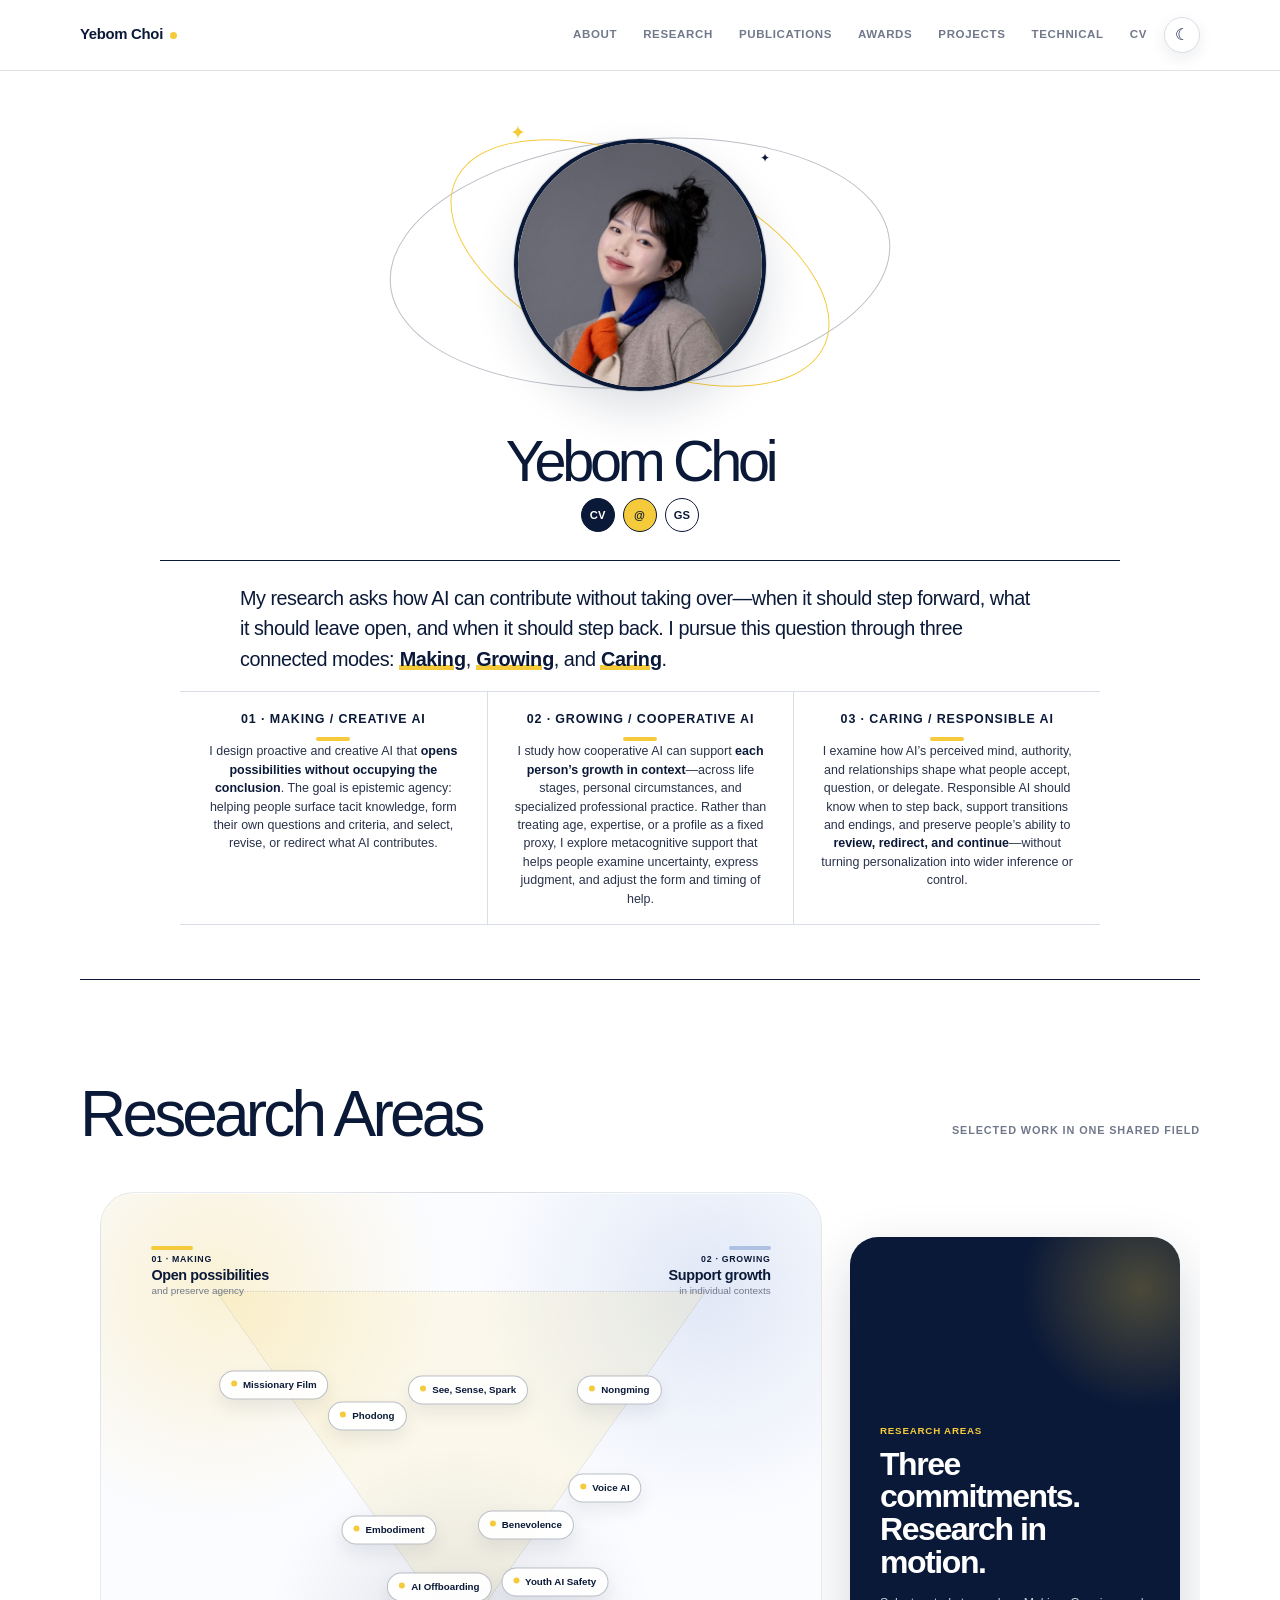
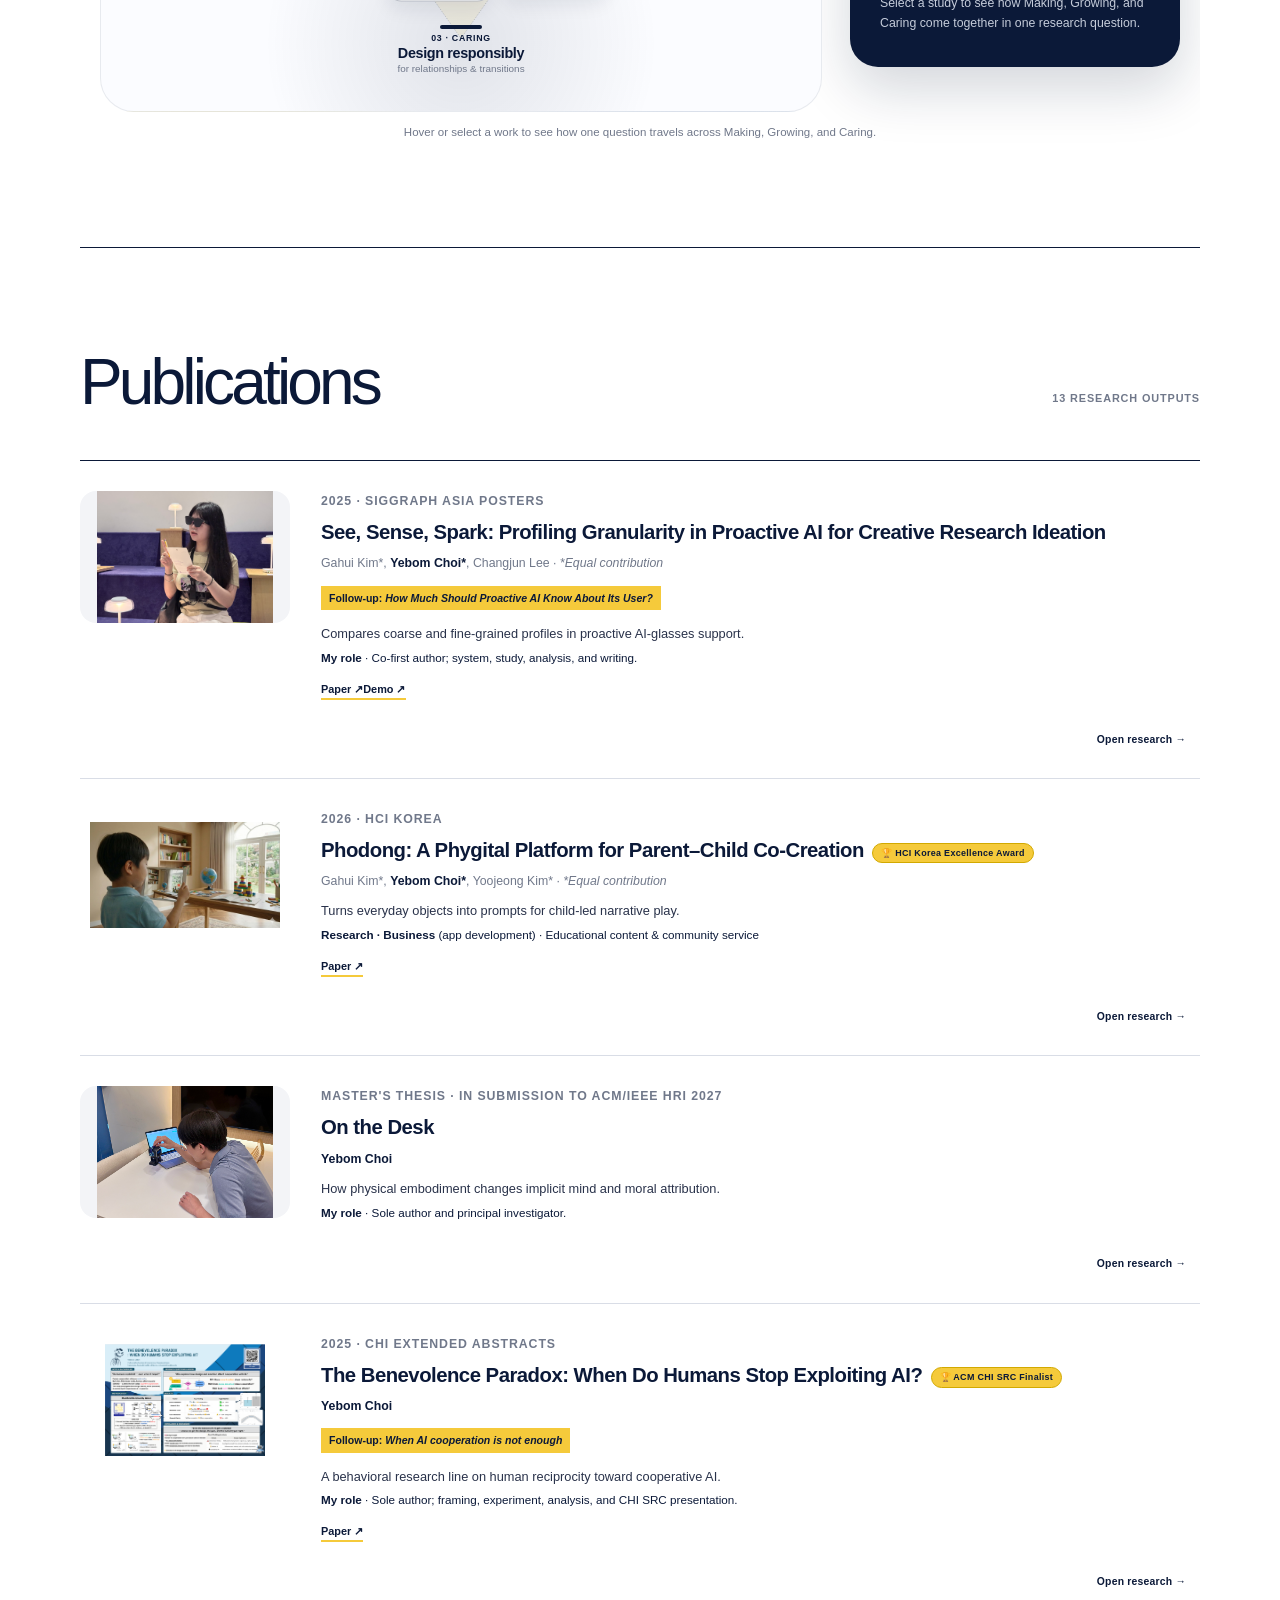
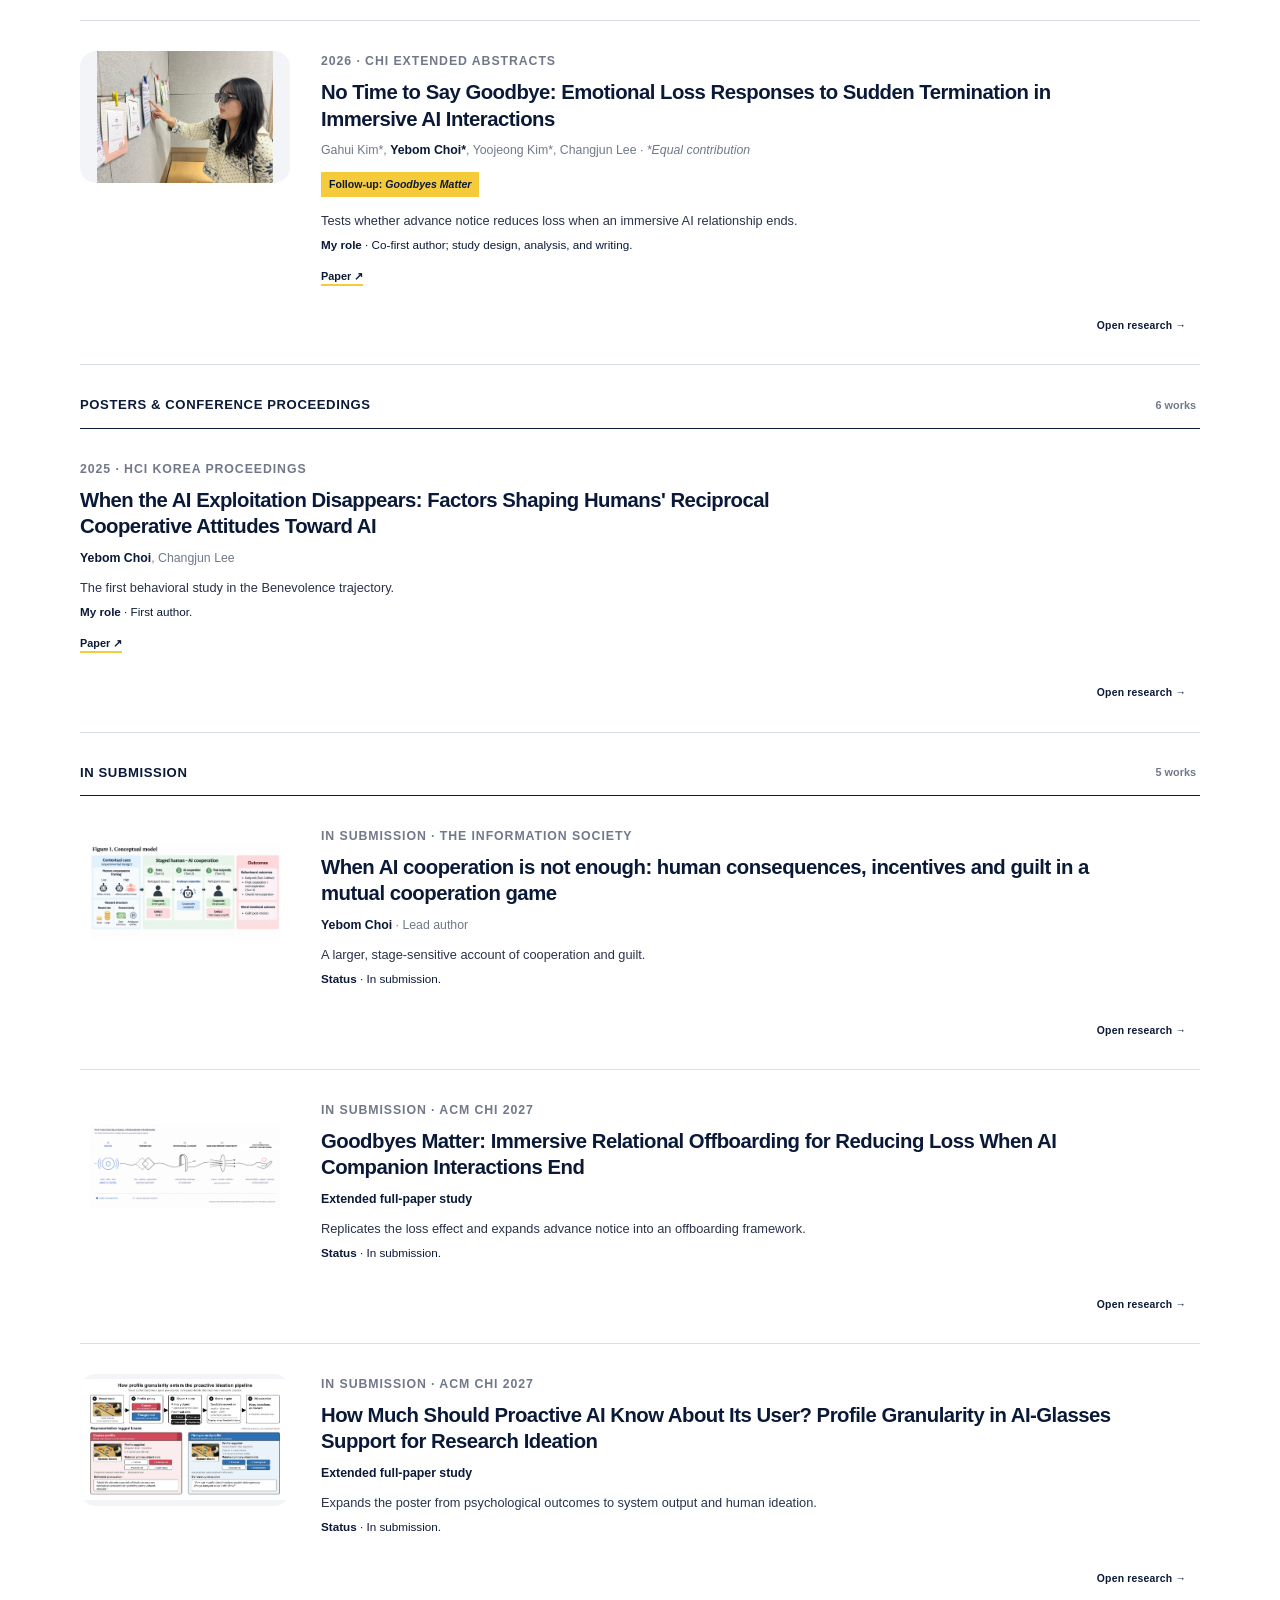
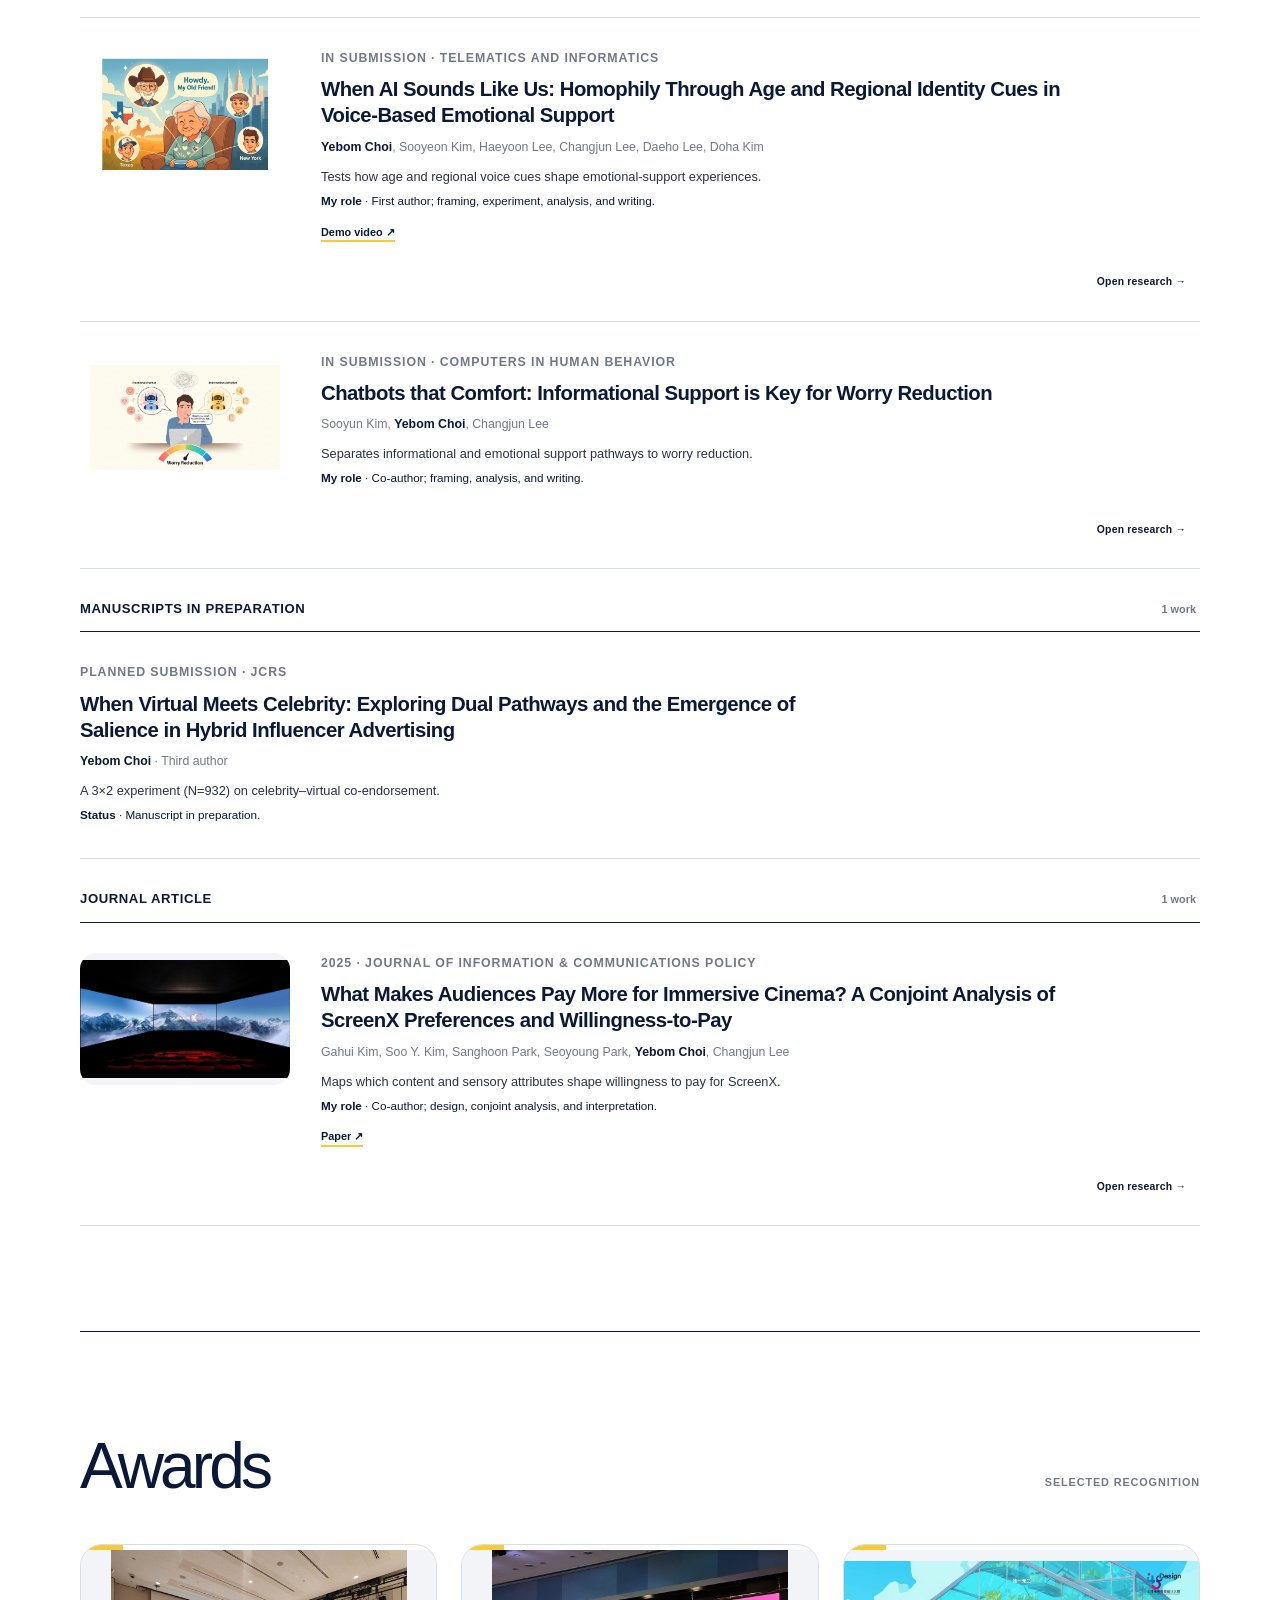
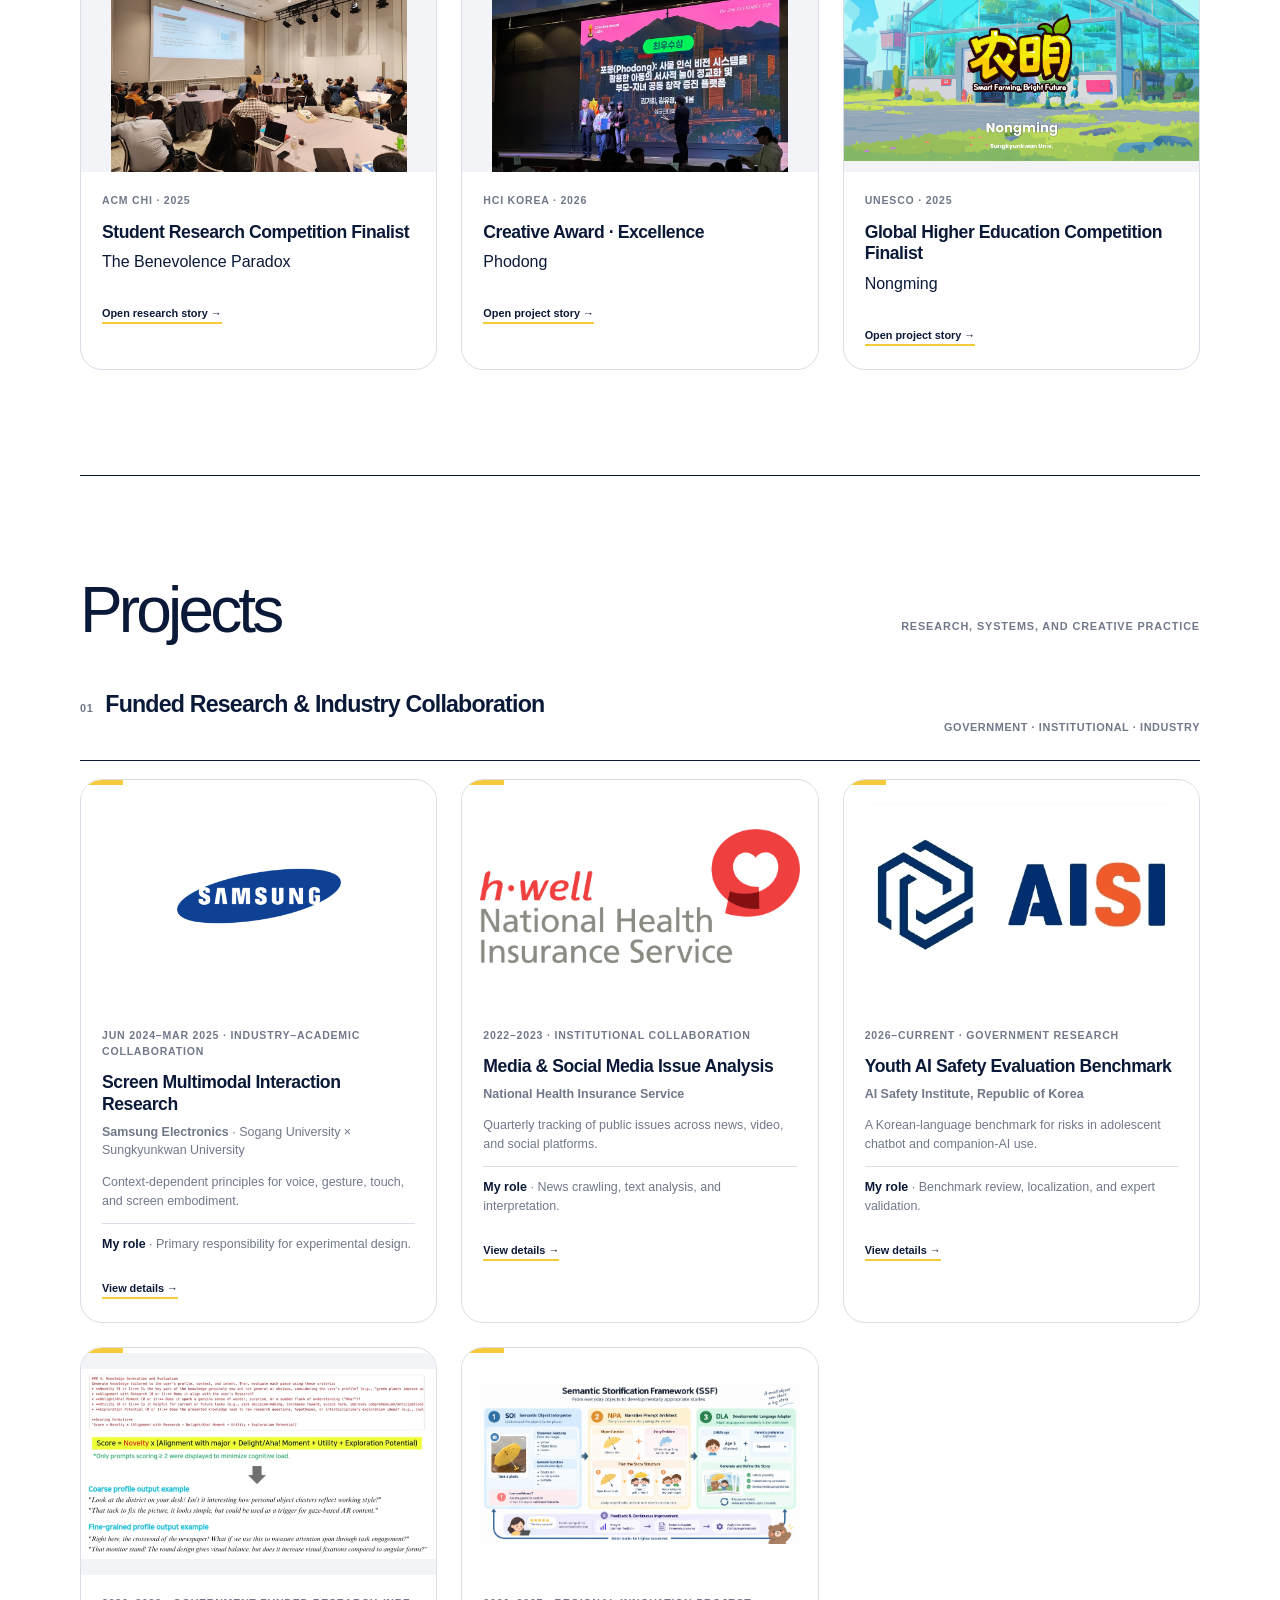
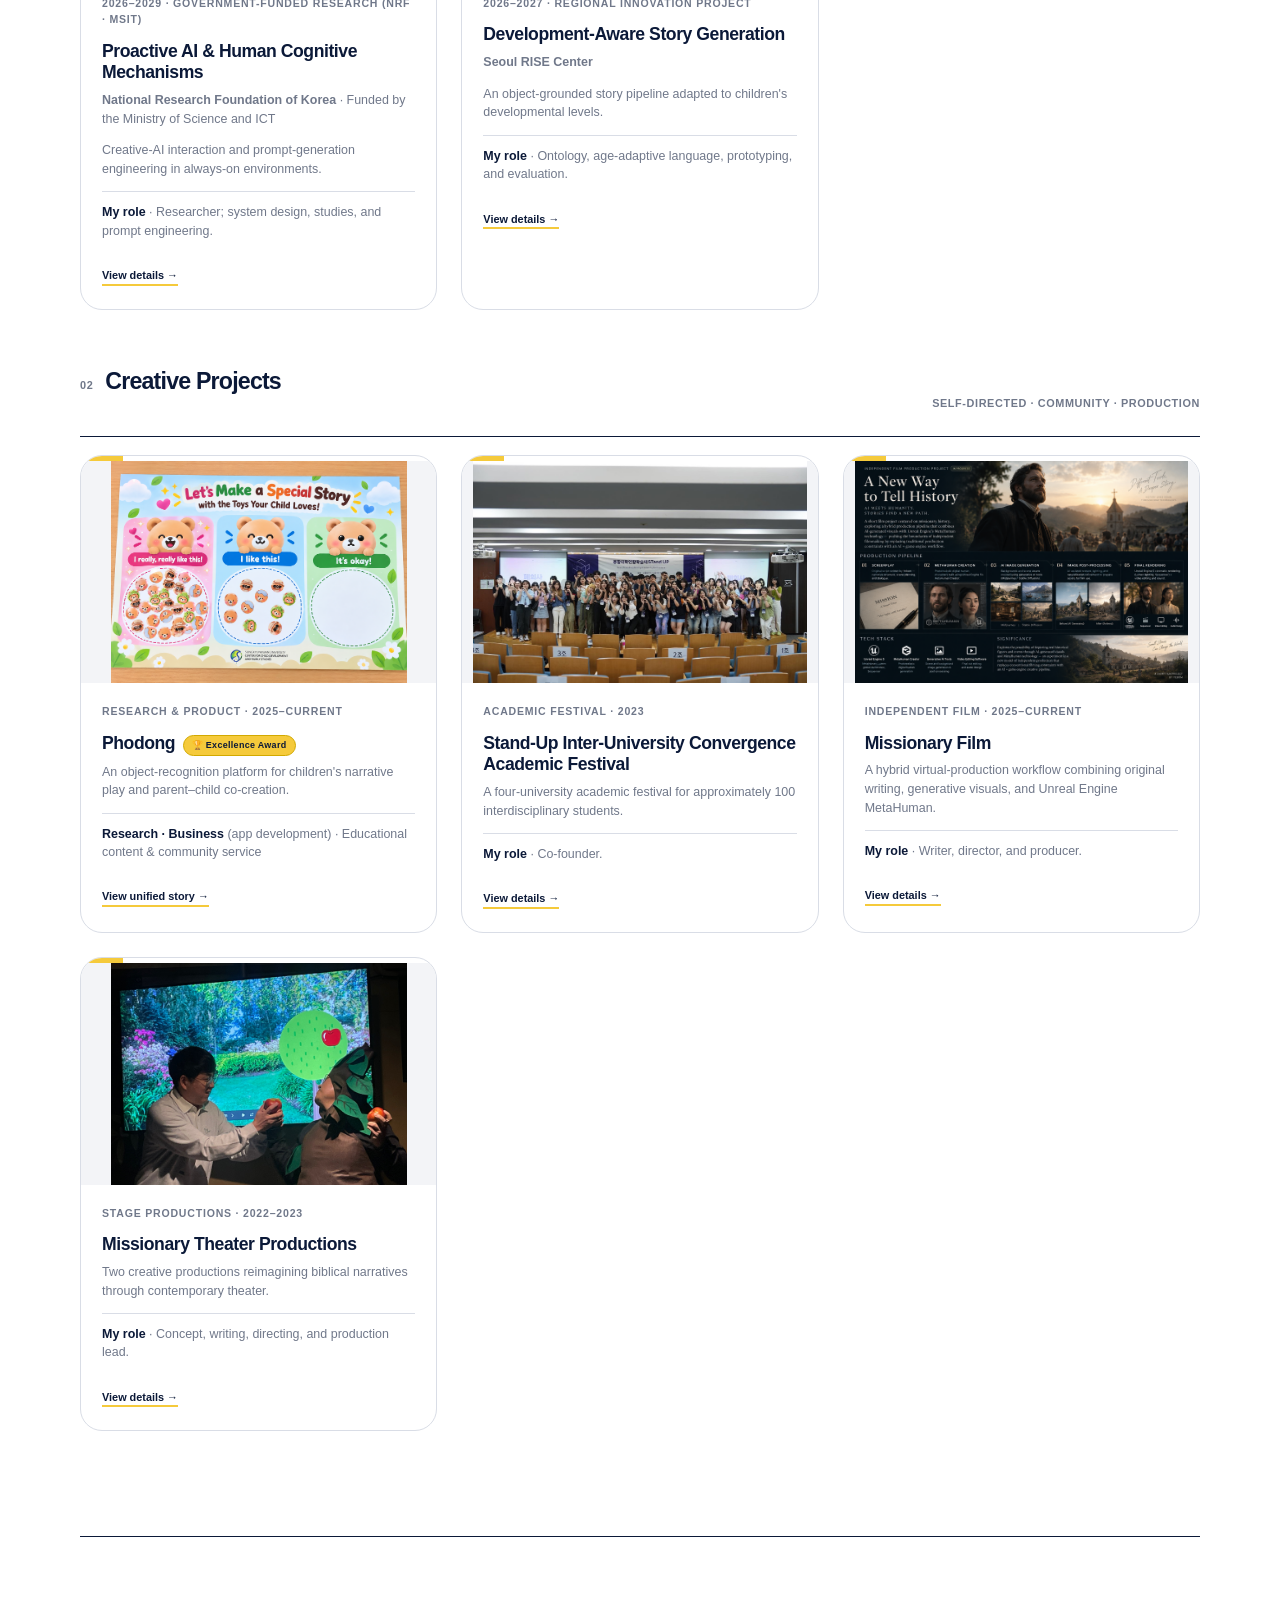
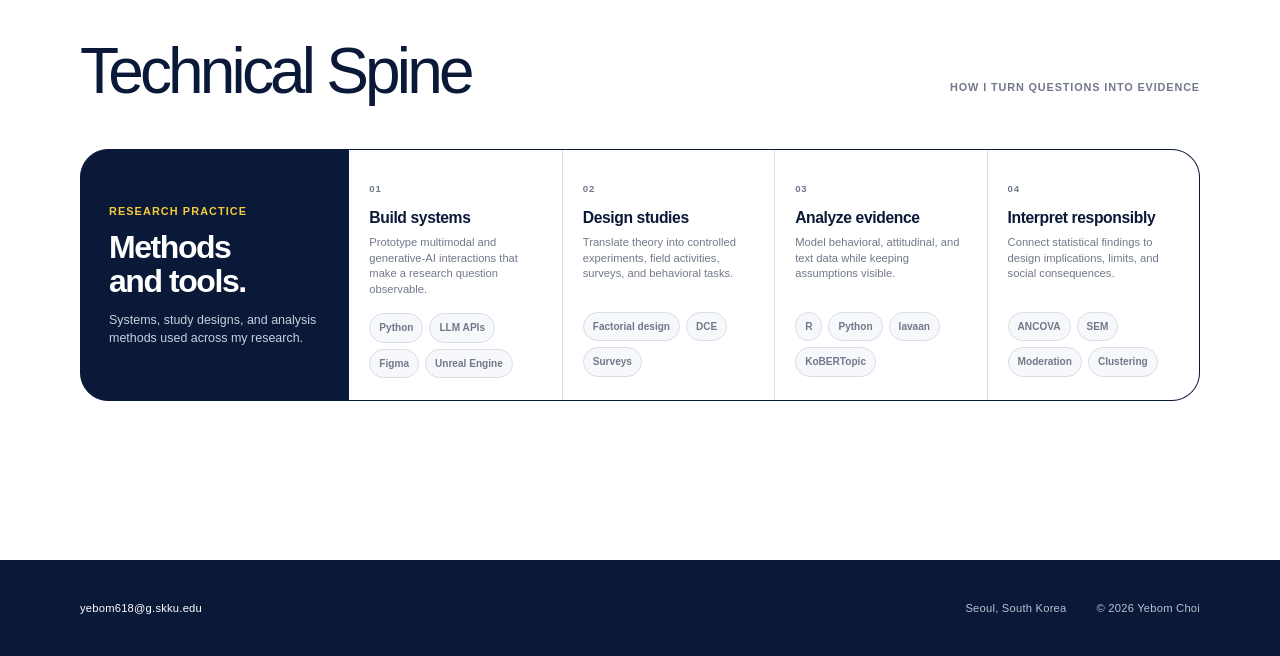
==== commit f755f1be: "Reorder publications and replace video embeds with links" ====
--- a/index.html
+++ b/index.html
@@ -45,7 +45,7 @@
         <article id="pub-ai-cooperation" data-detail-card="benevolence" data-research-node="follow-up"><div class="pub-thumbnail"><img src="assets/detail/benevolence/overview.png" alt="Mutual cooperation game" /></div><div class="pub-copy"><p class="pub-meta">In submission · The Information Society</p><h3>When AI cooperation is not enough: human consequences, incentives and guilt in a mutual cooperation game</h3><p><strong>Yebom Choi</strong> · Lead author</p><p class="pub-summary">A larger, stage-sensitive account of cooperation and guilt.</p><p class="pub-role"><strong>Status</strong> · In submission.</p></div></article>
         <article id="pub-goodbyes-matter" data-detail-card="goodbye" data-research-node="follow-up"><div class="pub-thumbnail"><img src="assets/detail/goodbye/figure-4.png" alt="Relational offboarding framework" /></div><div class="pub-copy"><p class="pub-meta">In submission · ACM CHI 2027</p><h3>Goodbyes Matter: Immersive Relational Offboarding for Reducing Loss When AI Companion Interactions End</h3><p><strong>Extended full-paper study</strong></p><p class="pub-summary">Replicates the loss effect and expands advance notice into an offboarding framework.</p><p class="pub-role"><strong>Status</strong> · In submission.</p></div></article>
         <article id="pub-proactive-profile" data-detail-card="sss" data-research-node="follow-up"><div class="pub-thumbnail"><img src="assets/detail/sss/figure-2.png" alt="Profile condition effects" /></div><div class="pub-copy"><p class="pub-meta">In submission · ACM CHI 2027</p><h3>How Much Should Proactive AI Know About Its User? Profile Granularity in AI-Glasses Support for Research Ideation</h3><p><strong>Extended full-paper study</strong></p><p class="pub-summary">Expands the poster from psychological outcomes to system output and human ideation.</p><p class="pub-role"><strong>Status</strong> · In submission.</p></div></article>
-        <article id="pub-on-the-desk" data-detail-card="on-the-desk"><div class="pub-thumbnail"><img src="assets/detail/embodiment/procedure.png" alt="Physical and virtual AI study procedure" /></div><div class="pub-copy"><p class="pub-meta">Master's thesis · In submission to ACM/IEEE HRI 2027</p><h3>When AI Has a Body: Physical Embodiment, Mind Perception, and the Moralization of Agency</h3><p><strong>Yebom Choi</strong></p><p class="work-status">Developed into <em>On the Desk, Not on the Screen</em>.</p><p class="pub-summary">How physical embodiment changes implicit mind and moral attribution.</p><p class="pub-role"><strong>My role</strong> · Sole author and principal investigator.</p></div></article>
+        <article id="pub-on-the-desk" data-detail-card="on-the-desk"><div class="pub-thumbnail"><img src="assets/detail/embodiment/procedure.png" alt="Physical and virtual AI study procedure" /></div><div class="pub-copy"><p class="pub-meta">Master's thesis · In submission to ACM/IEEE HRI 2027</p><h3>On the Desk</h3><p><strong>Yebom Choi</strong></p><p class="pub-summary">How physical embodiment changes implicit mind and moral attribution.</p><p class="pub-role"><strong>My role</strong> · Sole author and principal investigator.</p></div></article>
         <article id="pub-virtual-celebrity"><div class="pub-thumbnail pub-placeholder" aria-hidden="true"><span>Hybrid<br />Influencers</span></div><div class="pub-copy"><p class="pub-meta">Planned submission · JCRS</p><h3>When Virtual Meets Celebrity: Exploring Dual Pathways and the Emergence of Salience in Hybrid Influencer Advertising</h3><p><strong>Yebom Choi</strong> · Third author</p><p class="pub-summary">A 3×2 experiment (N=932) on celebrity–virtual co-endorsement.</p><p class="pub-role"><strong>Status</strong> · Manuscript in preparation.</p></div></article>
       </div>
     </section>
@@ -130,6 +130,6 @@
   </main>
   <dialog id="detail-dialog" class="detail-dialog" aria-labelledby="detail-title"><div class="detail-shell"><form method="dialog" class="detail-topbar"><p id="detail-eyebrow">Research detail</p><button class="detail-close" type="submit" aria-label="Close research detail">×</button></form><div class="detail-media"><img id="detail-image" alt="" /><div id="detail-placeholder" class="detail-placeholder">Additional visual can be added here.</div></div><div id="detail-gallery" class="detail-gallery"></div><h2 id="detail-title"></h2><p id="detail-summary" class="detail-summary"></p><section id="case-study-content" class="case-study-content" hidden></section><div id="detail-facts" class="detail-facts"><article><span>My role</span><p id="detail-role"></p></article><article><span>Methods &amp; tools</span><p id="detail-methods"></p></article><article><span>Key point</span><p id="detail-finding"></p></article></div><div class="detail-actions"><a id="detail-paper" class="detail-paper" href="#" target="_blank" rel="noreferrer">Paper ↗</a><div id="detail-extra-links" class="detail-extra-links"></div><form method="dialog"><button class="detail-done" type="submit">Close</button></form></div></div></dialog>
   <footer class="site-footer"><div class="footer-inner"><a href="mailto:yebom618@g.skku.edu">yebom618@g.skku.edu</a><span>Seoul, South Korea</span><span>© 2026 Yebom Choi</span></div></footer>
-  <script src="research-data.js?v=20261006-9"></script><script src="project-data.js?v=20261006-9"></script><script src="app.js?v=20261006-9"></script>
+  <script src="research-data.js?v=20261013-1"></script><script src="project-data.js?v=20261006-9"></script><script src="app.js?v=20261013-1"></script>
 </body>
 </html>
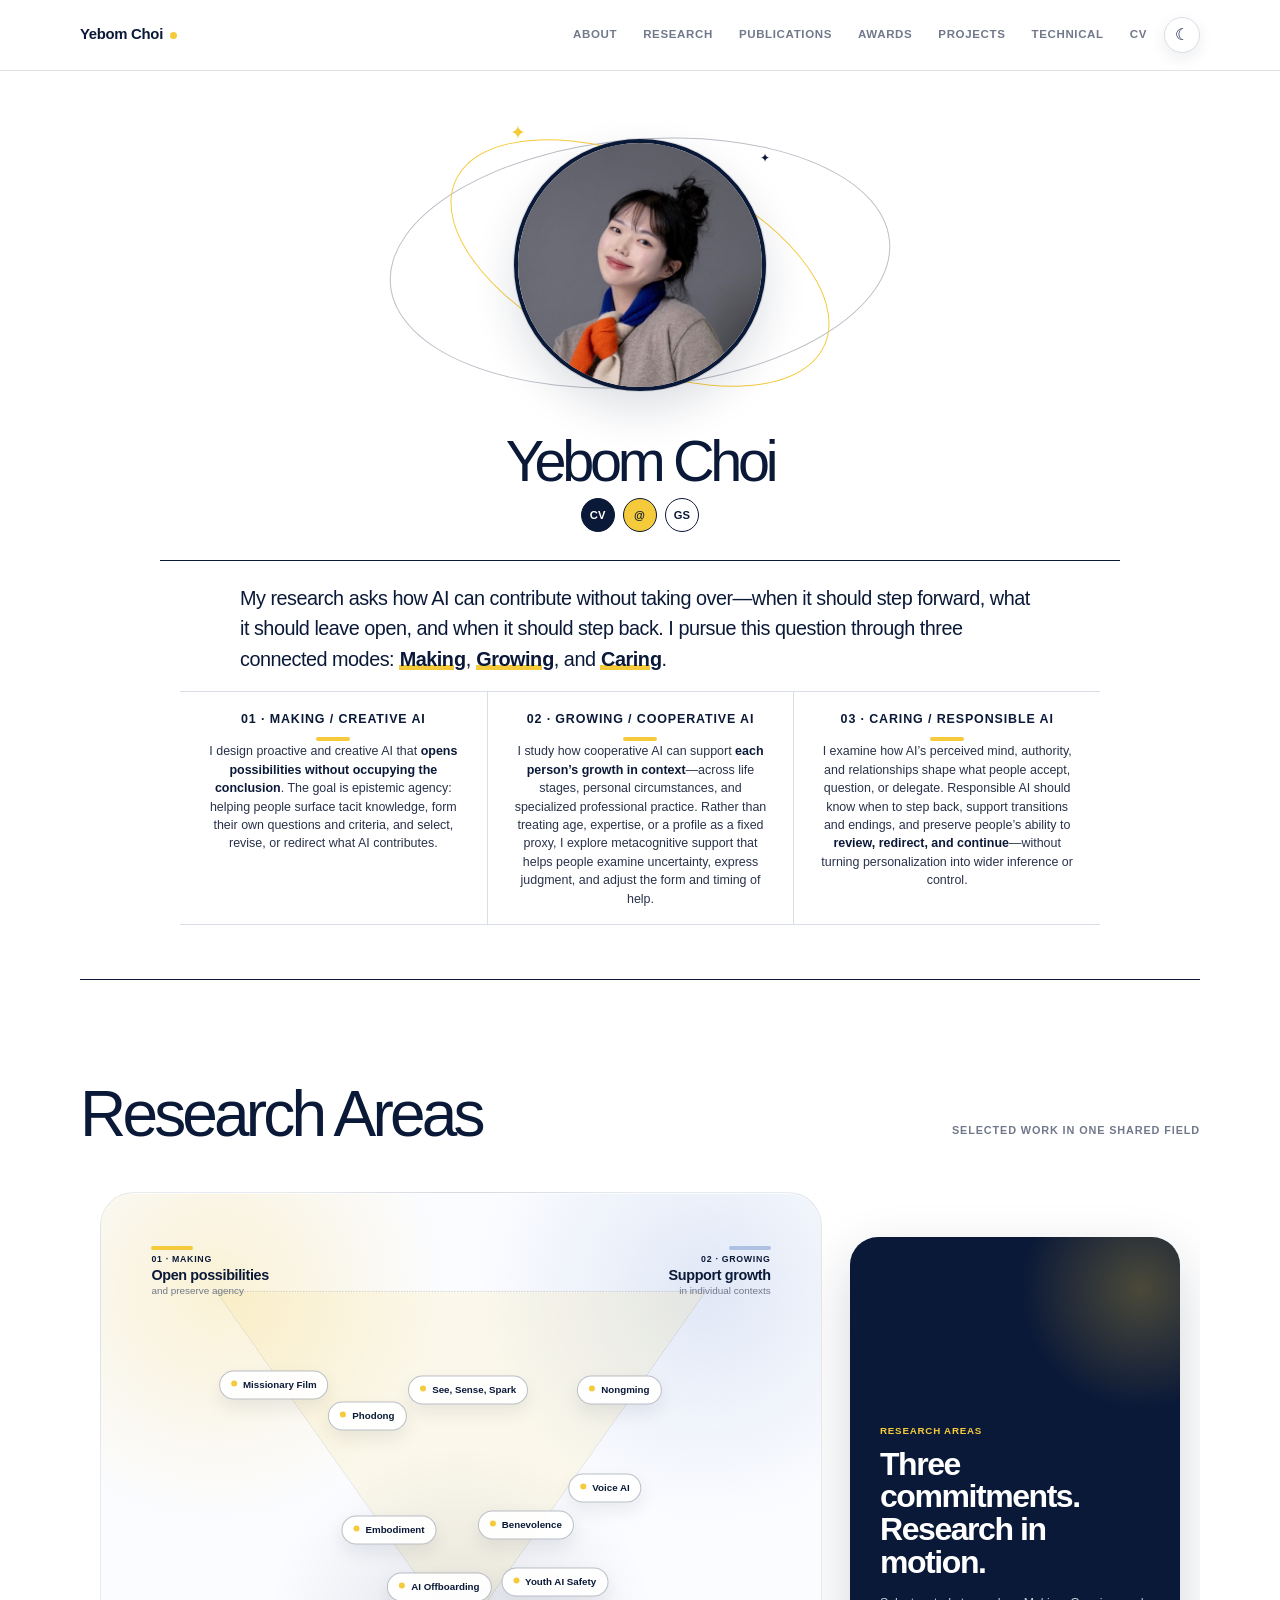
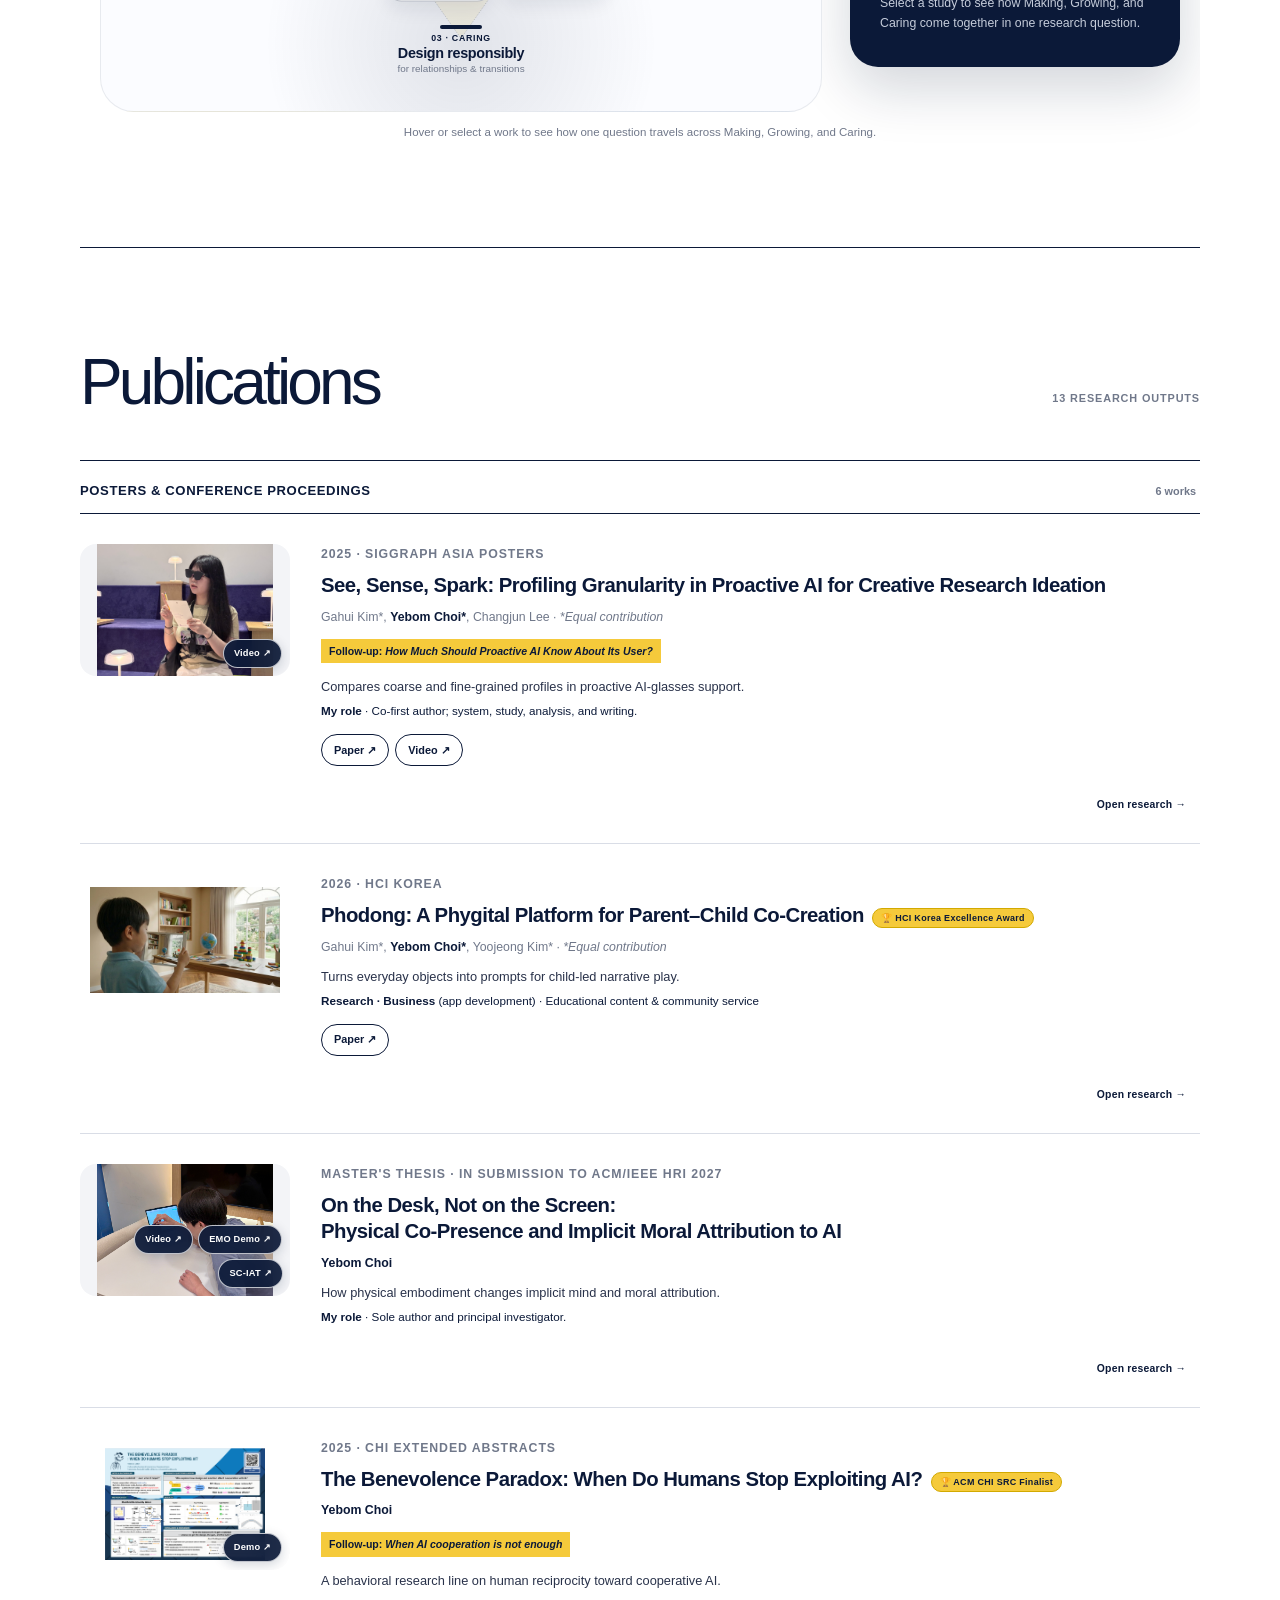
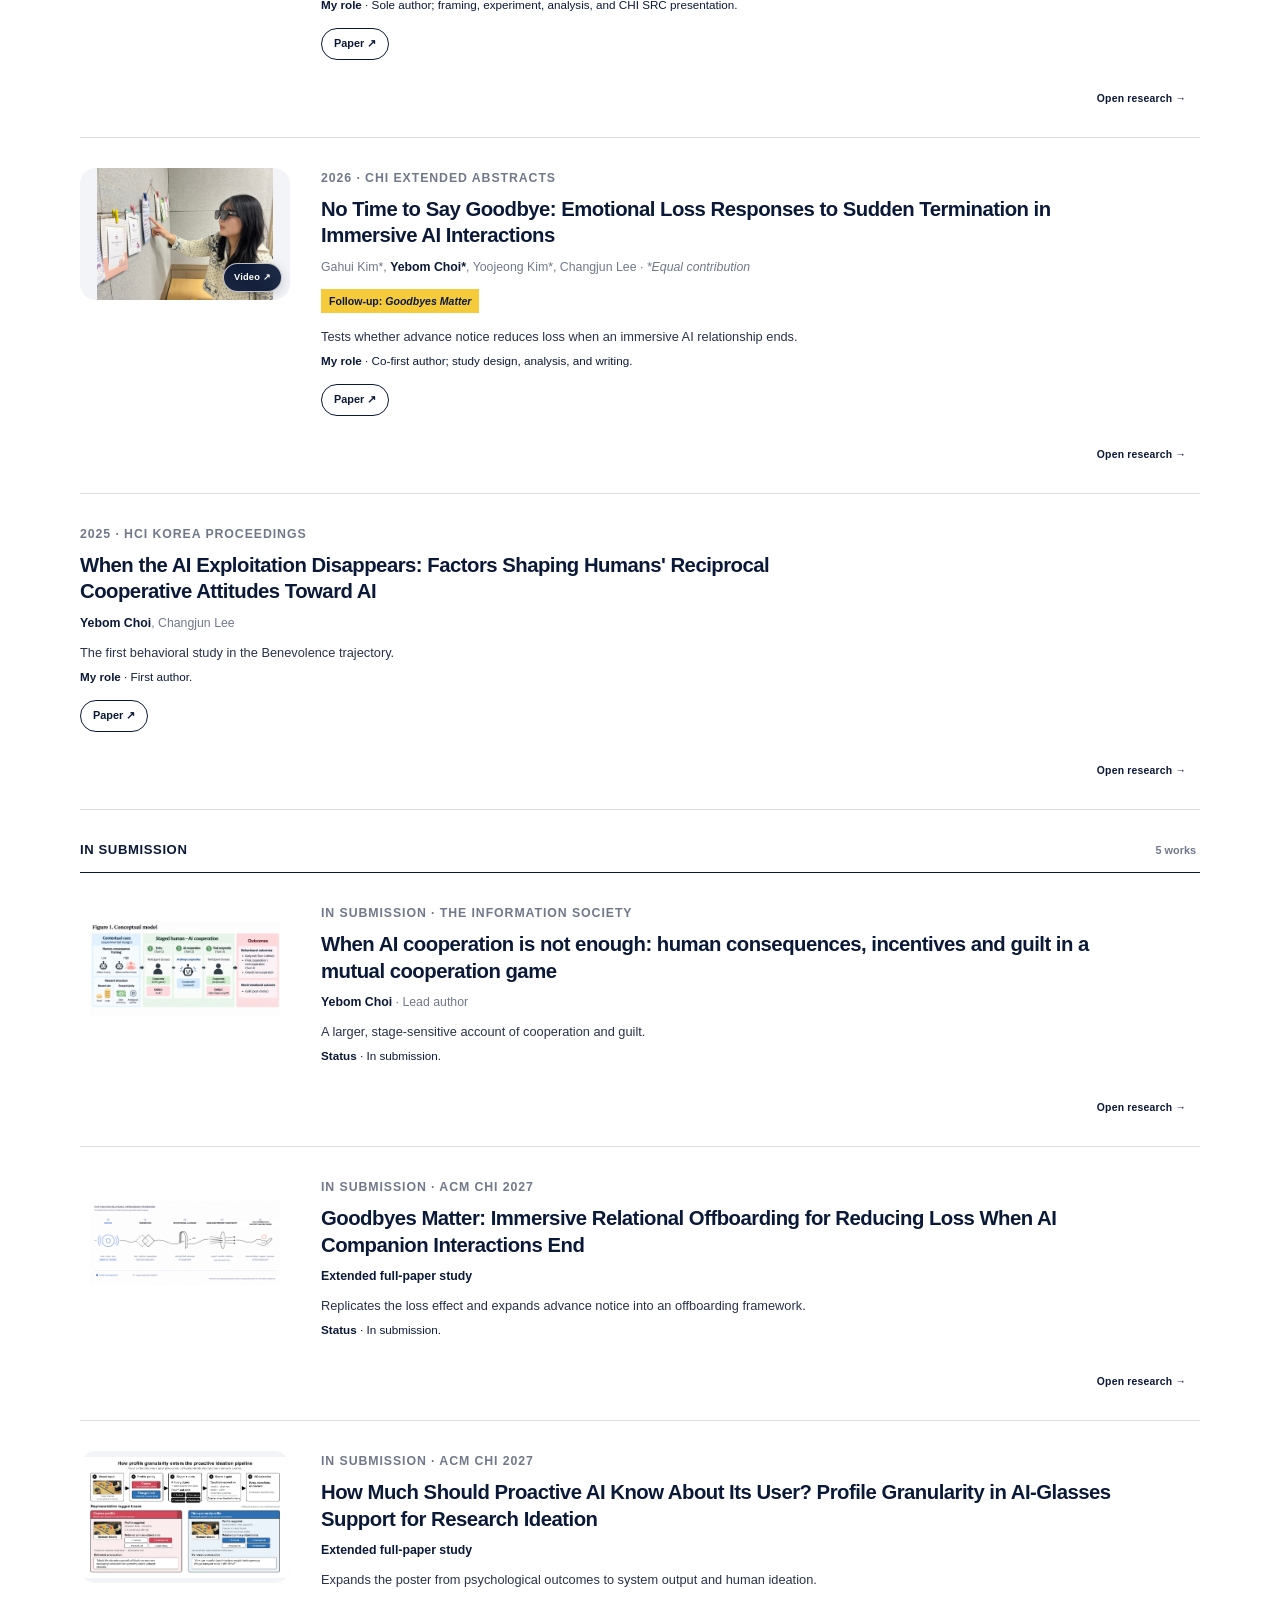
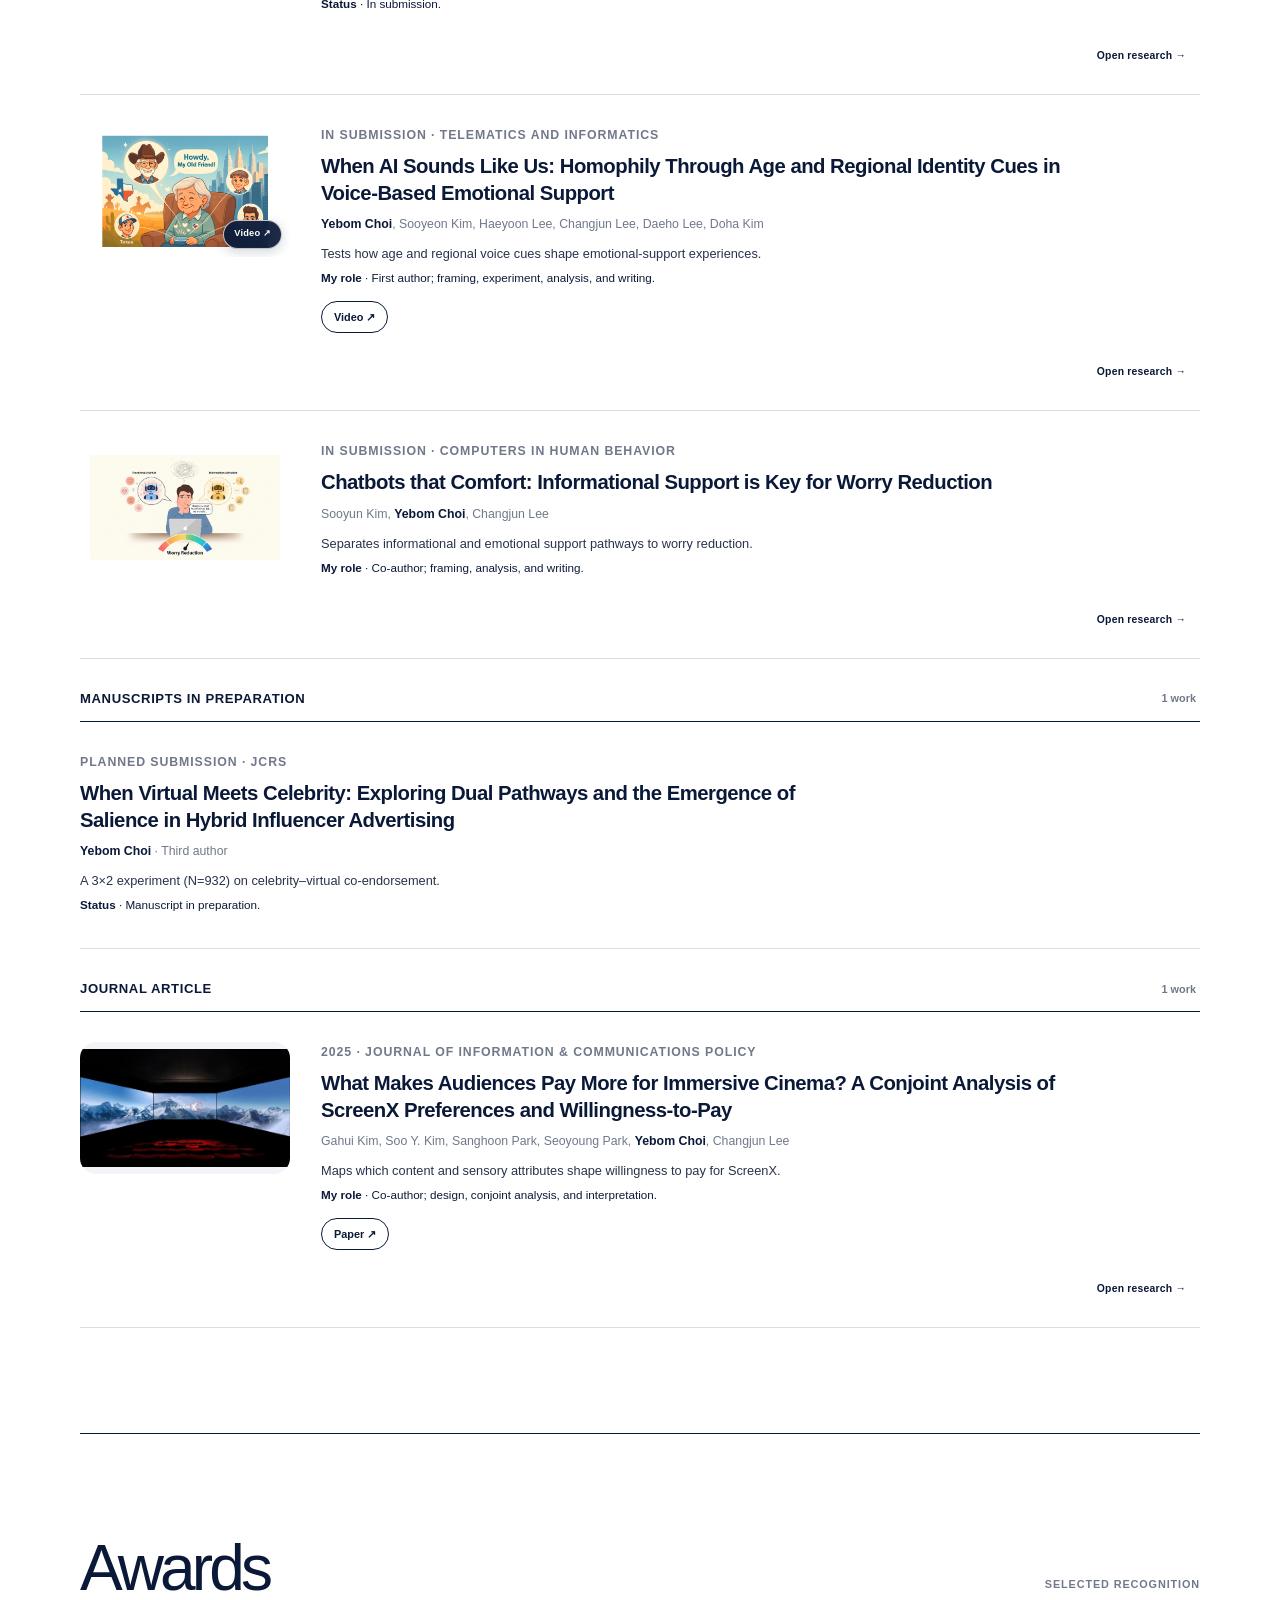
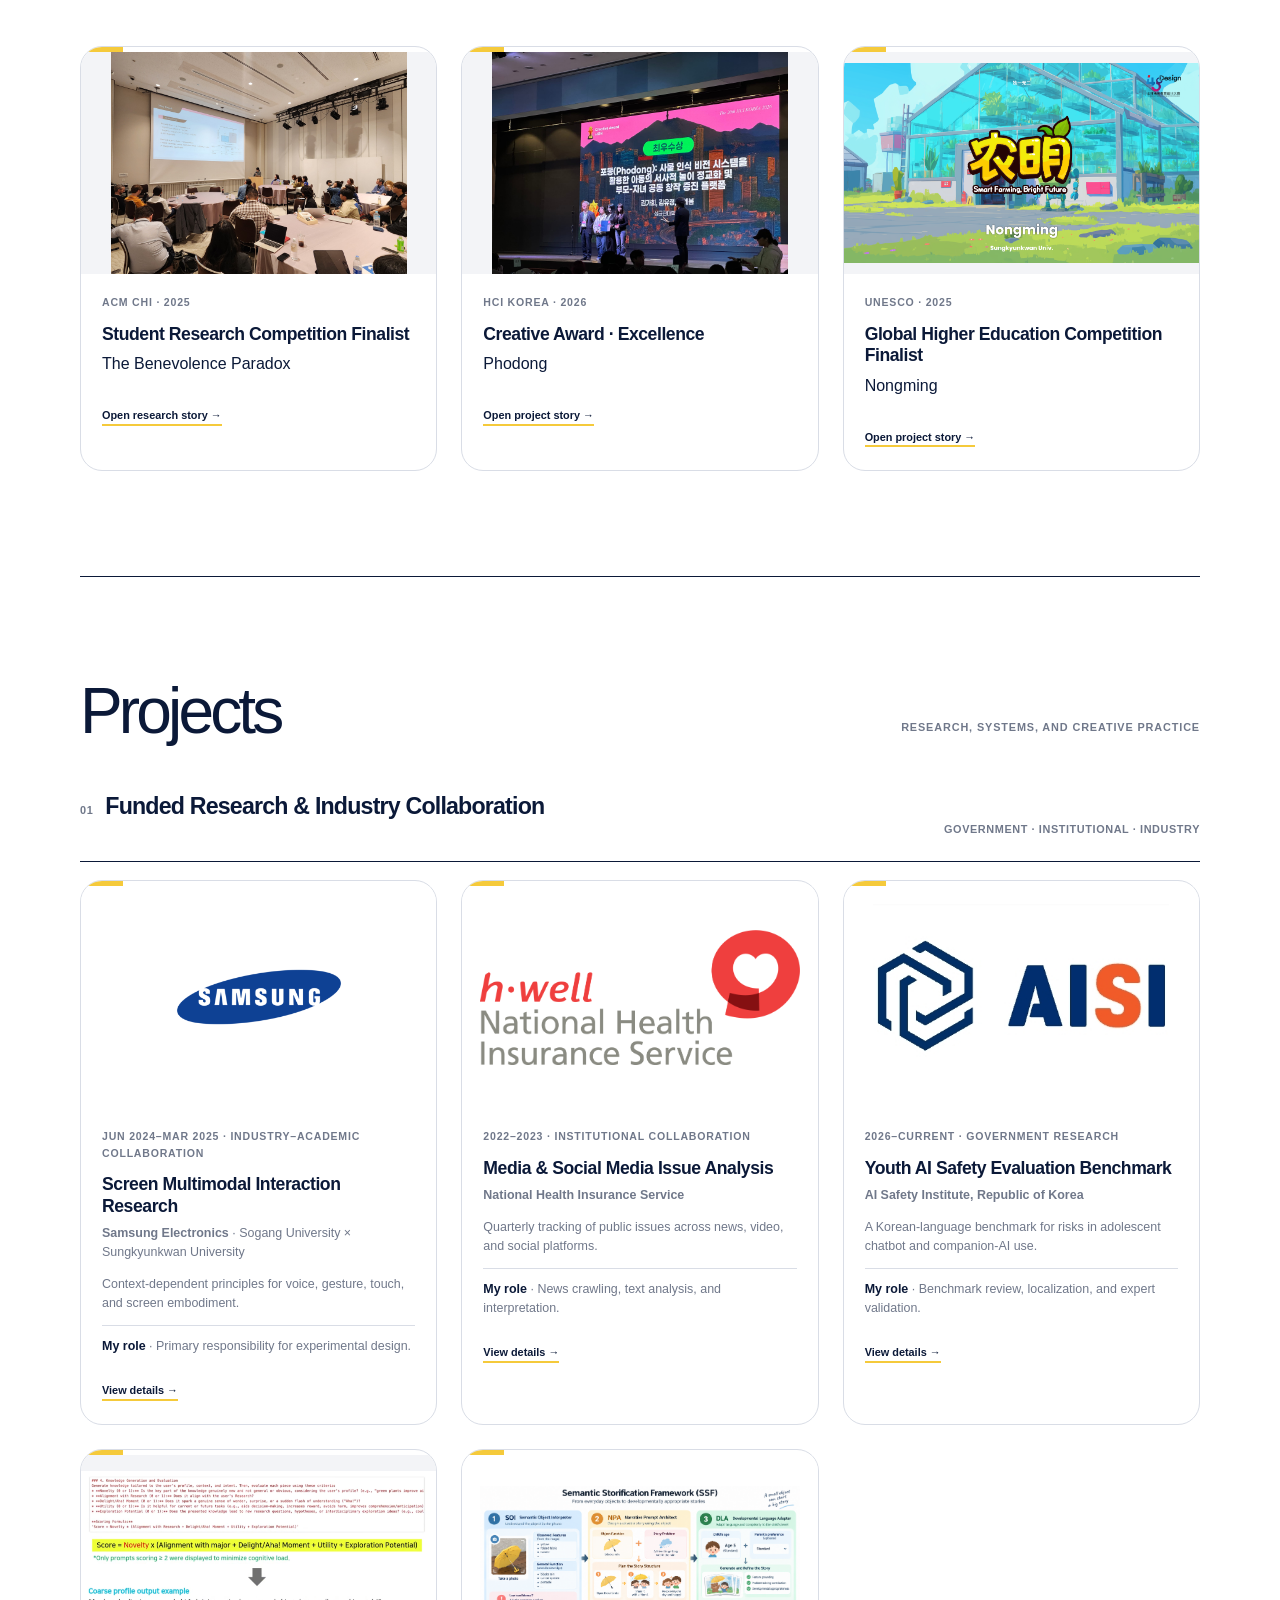
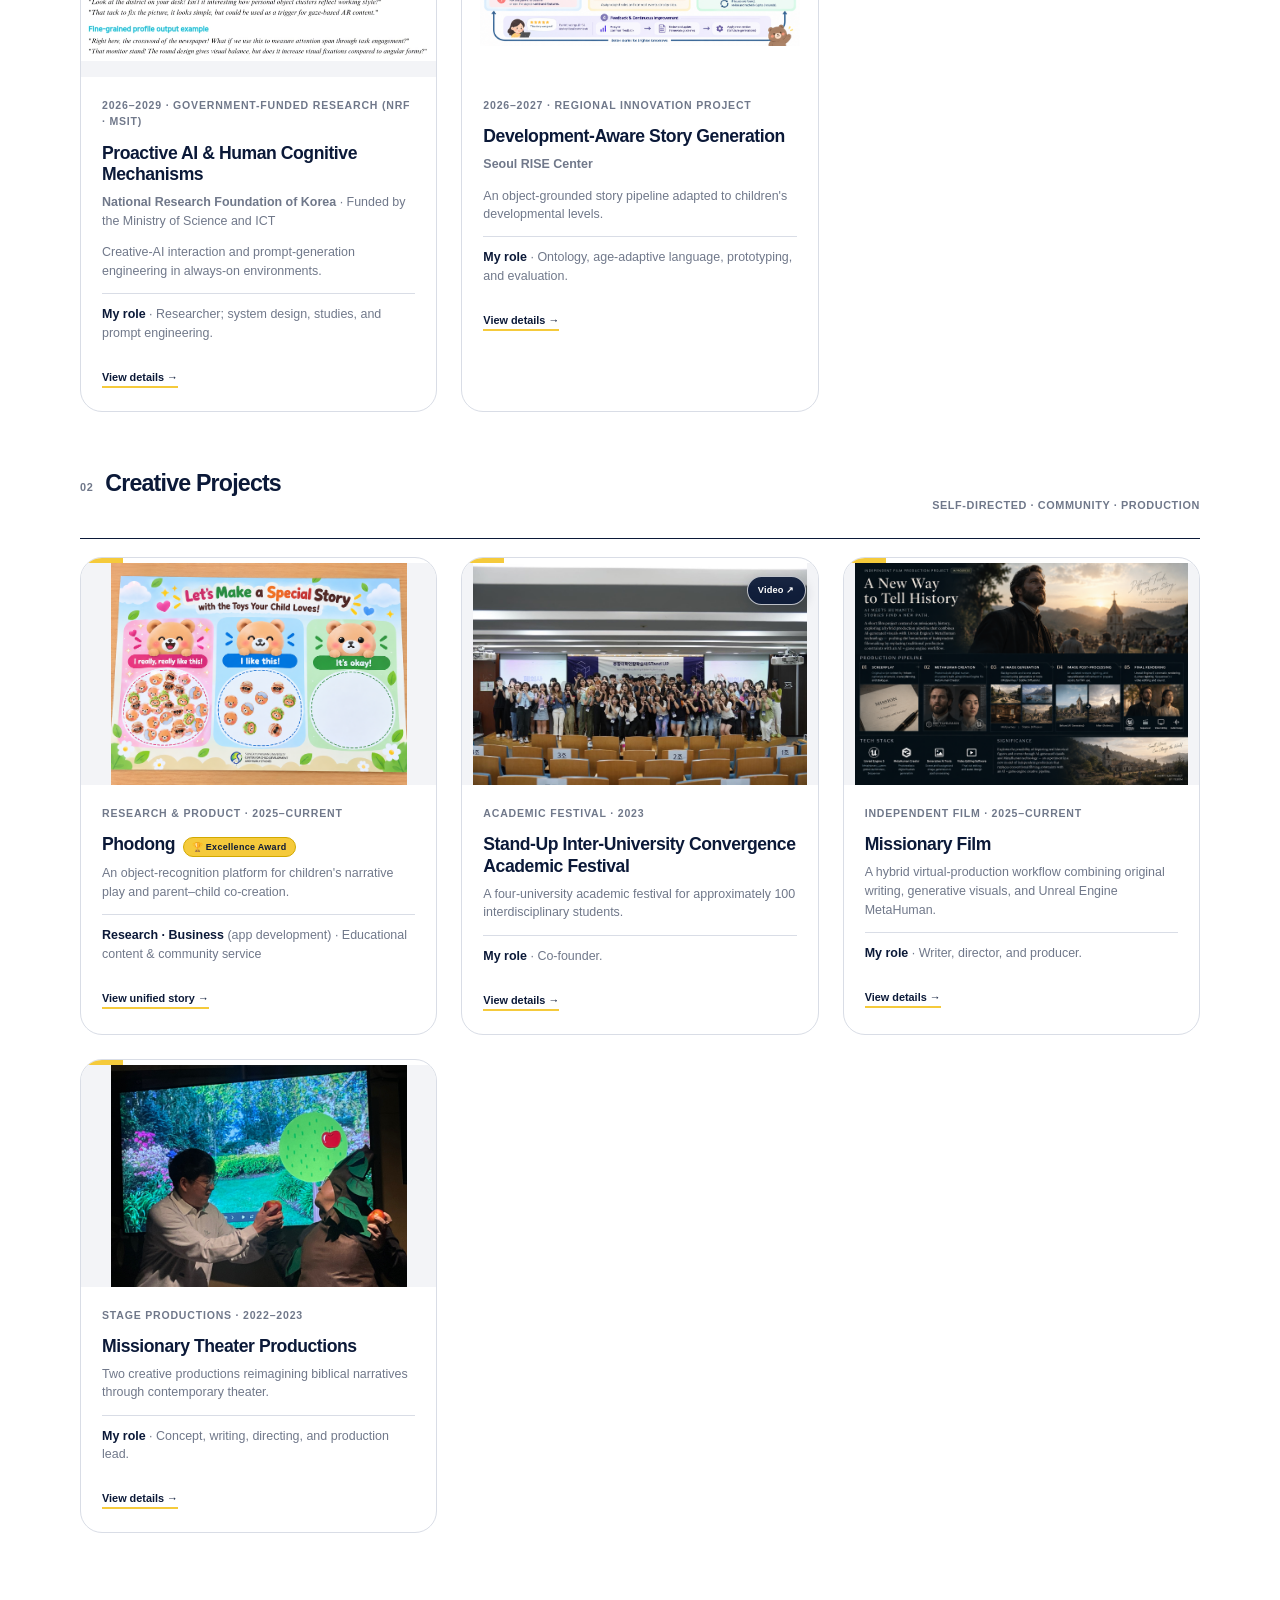
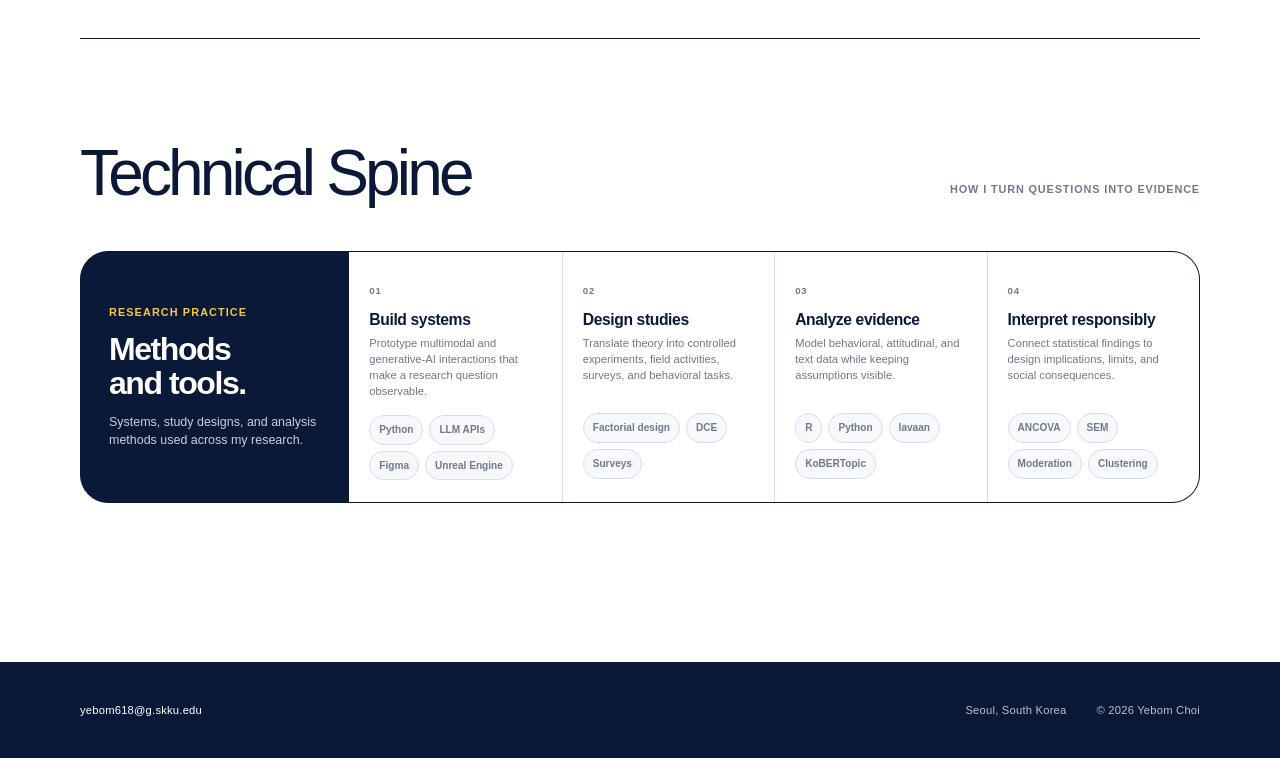
==== commit 74470362: "Refine research pages and interactive links" ====
--- a/index.html
+++ b/index.html
@@ -34,18 +34,18 @@
     </section>
     <section id="publications" class="content-section page-width">
       <div class="section-title"><h2>Publications</h2><span>13 research outputs</span></div><div class="publication-list">
-        <article id="pub-benevolence" data-detail-card="benevolence"><div class="pub-thumbnail"><img src="assets/detail/benevolence/thumbnail.png" alt="The Benevolence Paradox research poster" /></div><div class="pub-copy"><p class="pub-meta">2025 · CHI Extended Abstracts</p><h3>The Benevolence Paradox: When Do Humans Stop Exploiting AI? <span class="award-badge">★ ACM CHI SRC Finalist</span></h3><p><strong>Yebom Choi</strong></p><p class="work-status">Follow-up: <em>When AI cooperation is not enough</em></p><p class="pub-summary">A behavioral research line on human reciprocity toward cooperative AI.</p><p class="pub-role"><strong>My role</strong> · Sole author; framing, experiment, analysis, and CHI SRC presentation.</p><a class="paper-link" href="https://dl.acm.org/doi/pdf/10.1145/3706599.3719279" target="_blank" rel="noreferrer">Paper ↗</a></div></article>
-        <article id="pub-homophily" data-detail-card="homophily"><div class="pub-thumbnail"><img src="assets/detail/homophily/thumbnail.png" alt="Older adult speaking with a voice-based AI" /></div><div class="pub-copy"><p class="pub-meta">Under review · Telematics and Informatics</p><h3>When AI Sounds Like Us: Homophily Through Age and Regional Identity Cues in Voice-Based Emotional Support</h3><p><strong>Yebom Choi</strong>, Sooyeon Kim, Haeyoon Lee, Changjun Lee, Daeho Lee, Doha Kim</p><p class="pub-summary">Tests how age and regional voice cues shape emotional-support experiences.</p><p class="pub-role"><strong>My role</strong> · First author; framing, experiment, analysis, and writing.</p><a class="paper-link" href="https://youtu.be/fIHGNQhxkyE?si=cRXqr7V3E5IYFjcp" target="_blank" rel="noreferrer">Demo video ↗</a></div></article>
+        <article id="pub-benevolence" data-detail-card="benevolence"><div class="pub-thumbnail"><img src="assets/detail/benevolence/thumbnail.png" alt="The Benevolence Paradox research poster" /><div class="thumbnail-actions"><a href="https://mrg-y1rb.vercel.app/?condition=4&amp;ccode=E88A6AC1F5" target="_blank" rel="noreferrer">Demo ↗</a></div></div><div class="pub-copy"><p class="pub-meta">2025 · CHI Extended Abstracts</p><h3>The Benevolence Paradox: When Do Humans Stop Exploiting AI? <span class="award-badge">★ ACM CHI SRC Finalist</span></h3><p><strong>Yebom Choi</strong></p><p class="work-status">Follow-up: <em>When AI cooperation is not enough</em></p><p class="pub-summary">A behavioral research line on human reciprocity toward cooperative AI.</p><p class="pub-role"><strong>My role</strong> · Sole author; framing, experiment, analysis, and CHI SRC presentation.</p><a class="paper-link" href="https://dl.acm.org/doi/pdf/10.1145/3706599.3719279" target="_blank" rel="noreferrer">Paper ↗</a></div></article>
+        <article id="pub-homophily" data-detail-card="homophily"><div class="pub-thumbnail"><img src="assets/detail/homophily/thumbnail.png" alt="Older adult speaking with a voice-based AI" /><div class="thumbnail-actions"><a href="https://youtu.be/fIHGNQhxkyE?si=cRXqr7V3E5IYFjcp" target="_blank" rel="noreferrer">Video ↗</a></div></div><div class="pub-copy"><p class="pub-meta">Under review · Telematics and Informatics</p><h3>When AI Sounds Like Us: Homophily Through Age and Regional Identity Cues in Voice-Based Emotional Support</h3><p><strong>Yebom Choi</strong>, Sooyeon Kim, Haeyoon Lee, Changjun Lee, Daeho Lee, Doha Kim</p><p class="pub-summary">Tests how age and regional voice cues shape emotional-support experiences.</p><p class="pub-role"><strong>My role</strong> · First author; framing, experiment, analysis, and writing.</p><a class="paper-link" href="https://youtu.be/fIHGNQhxkyE?si=cRXqr7V3E5IYFjcp" target="_blank" rel="noreferrer">Video ↗</a></div></article>
         <article id="pub-chatbots" data-detail-card="chatbots"><div class="pub-thumbnail"><img src="assets/detail/chatbots/thumbnail.jpg" alt="Chatbot support pathways" /></div><div class="pub-copy"><p class="pub-meta">Under review · Computers in Human Behavior</p><h3>Chatbots that Comfort: Informational Support is Key for Worry Reduction</h3><p>Sooyun Kim, <strong>Yebom Choi</strong>, Changjun Lee</p><p class="pub-summary">Separates informational and emotional support pathways to worry reduction.</p><p class="pub-role"><strong>My role</strong> · Co-author; framing, analysis, and writing.</p></div></article>
         <article id="pub-screenx"><div class="pub-thumbnail"><img src="assets/detail/screenx/figure.png" alt="ScreenX audience preference analysis" /></div><div class="pub-copy"><p class="pub-meta">2025 · Journal of Information &amp; Communications Policy</p><h3>What Makes Audiences Pay More for Immersive Cinema? A Conjoint Analysis of ScreenX Preferences and Willingness-to-Pay</h3><p>Gahui Kim, Soo Y. Kim, Sanghoon Park, Seoyoung Park, <strong>Yebom Choi</strong>, Changjun Lee</p><p class="pub-summary">Maps which content and sensory attributes shape willingness to pay for ScreenX.</p><p class="pub-role"><strong>My role</strong> · Co-author; design, conjoint analysis, and interpretation.</p><a class="paper-link" href="https://www.dbpia.co.kr/journal/articleDetail?nodeId=NODE12717030" target="_blank" rel="noreferrer">Paper ↗</a></div></article>
-        <article id="pub-goodbye" data-detail-card="goodbye"><div class="pub-thumbnail"><img src="assets/detail/goodbye/thumbnail.png" alt="Illustration of an AI companion relationship ending" /></div><div class="pub-copy"><p class="pub-meta">2026 · CHI Extended Abstracts</p><h3>No Time to Say Goodbye: Emotional Loss Responses to Sudden Termination in Immersive AI Interactions</h3><p>Gahui Kim*, <strong>Yebom Choi*</strong>, Yoojeong Kim*, Changjun Lee · <em>*Equal contribution</em></p><p class="work-status">Follow-up: <em>Goodbyes Matter</em></p><p class="pub-summary">Tests whether advance notice reduces loss when an immersive AI relationship ends.</p><p class="pub-role"><strong>My role</strong> · Co-first author; study design, analysis, and writing.</p><a class="paper-link" href="https://dl.acm.org/doi/pdf/10.1145/3772363.3798687" target="_blank" rel="noreferrer">Paper ↗</a></div></article>
+        <article id="pub-goodbye" data-detail-card="goodbye"><div class="pub-thumbnail"><img src="assets/detail/goodbye/thumbnail.png" alt="Illustration of an AI companion relationship ending" /><div class="thumbnail-actions"><a href="https://youtu.be/VbXlg3Xxh0g?si=0kWh8hS35E6_chM7" target="_blank" rel="noreferrer">Video ↗</a></div></div><div class="pub-copy"><p class="pub-meta">2026 · CHI Extended Abstracts</p><h3>No Time to Say Goodbye: Emotional Loss Responses to Sudden Termination in Immersive AI Interactions</h3><p>Gahui Kim*, <strong>Yebom Choi*</strong>, Yoojeong Kim*, Changjun Lee · <em>*Equal contribution</em></p><p class="work-status">Follow-up: <em>Goodbyes Matter</em></p><p class="pub-summary">Tests whether advance notice reduces loss when an immersive AI relationship ends.</p><p class="pub-role"><strong>My role</strong> · Co-first author; study design, analysis, and writing.</p><a class="paper-link" href="https://dl.acm.org/doi/pdf/10.1145/3772363.3798687" target="_blank" rel="noreferrer">Paper ↗</a></div></article>
         <article id="pub-phodong" data-detail-card="phodong"><div class="pub-thumbnail"><img src="assets/detail/phodong/thumbnail.png" alt="A child creating a Phodong story" /></div><div class="pub-copy"><p class="pub-meta">2026 · HCI Korea</p><h3>Phodong: A Phygital Platform for Parent–Child Co-Creation <span class="award-badge">★ HCI Korea Excellence Award</span></h3><p>Gahui Kim*, <strong>Yebom Choi*</strong>, Yoojeong Kim* · <em>*Equal contribution</em></p><p class="pub-summary">Turns everyday objects into prompts for child-led narrative play.</p><p class="pub-role"><strong>Research · Business</strong> (app development) · Educational content &amp; community service</p><a class="paper-link" href="https://www.dbpia.co.kr/journal/voisDetail?voisId=VOIS00810329" target="_blank" rel="noreferrer">Paper ↗</a></div></article>
-        <article id="pub-sss" data-detail-card="sss"><div class="pub-thumbnail"><img src="assets/detail/sss/overview.png" alt="Proactive AI ideation pipeline" /></div><div class="pub-copy"><p class="pub-meta">2025 · SIGGRAPH Asia Posters</p><h3>See, Sense, Spark: Profiling Granularity in Proactive AI for Creative Research Ideation</h3><p>Gahui Kim*, <strong>Yebom Choi*</strong>, Changjun Lee · <em>*Equal contribution</em></p><p class="work-status">Follow-up: <em>How Much Should Proactive AI Know About Its User?</em></p><p class="pub-summary">Compares coarse and fine-grained profiles in proactive AI-glasses support.</p><p class="pub-role"><strong>My role</strong> · Co-first author; system, study, analysis, and writing.</p><a class="paper-link" href="https://dl.acm.org/doi/full/10.1145/3757374.3771458" target="_blank" rel="noreferrer">Paper ↗</a><a class="paper-link" href="https://youtu.be/kbhWUENajDM?si=b6m7_Tjsb87YCoGQ" target="_blank" rel="noreferrer">Demo ↗</a></div></article>
+        <article id="pub-sss" data-detail-card="sss"><div class="pub-thumbnail"><img src="assets/detail/sss/overview.png" alt="Proactive AI ideation pipeline" /><div class="thumbnail-actions"><a href="https://youtu.be/kbhWUENajDM?si=b6m7_Tjsb87YCoGQ" target="_blank" rel="noreferrer">Video ↗</a></div></div><div class="pub-copy"><p class="pub-meta">2025 · SIGGRAPH Asia Posters</p><h3>See, Sense, Spark: Profiling Granularity in Proactive AI for Creative Research Ideation</h3><p>Gahui Kim*, <strong>Yebom Choi*</strong>, Changjun Lee · <em>*Equal contribution</em></p><p class="work-status">Follow-up: <em>How Much Should Proactive AI Know About Its User?</em></p><p class="pub-summary">Compares coarse and fine-grained profiles in proactive AI-glasses support.</p><p class="pub-role"><strong>My role</strong> · Co-first author; system, study, analysis, and writing.</p><a class="paper-link" href="https://dl.acm.org/doi/full/10.1145/3757374.3771458" target="_blank" rel="noreferrer">Paper ↗</a><a class="paper-link" href="https://youtu.be/kbhWUENajDM?si=b6m7_Tjsb87YCoGQ" target="_blank" rel="noreferrer">Video ↗</a></div></article>
         <article id="pub-exploitation" data-detail-card="benevolence"><div class="pub-thumbnail"><img src="assets/detail/benevolence/figure-3.png" alt="Reciprocal cooperation results" /></div><div class="pub-copy"><p class="pub-meta">2025 · HCI Korea Proceedings</p><h3>When the AI Exploitation Disappears: Factors Shaping Humans' Reciprocal Cooperative Attitudes Toward AI</h3><p><strong>Yebom Choi</strong>, Changjun Lee</p><p class="pub-summary">The first behavioral study in the Benevolence trajectory.</p><p class="pub-role"><strong>My role</strong> · First author.</p><a class="paper-link" href="https://www.dbpia.co.kr/journal/articleDetail?nodeId=NODE12131515" target="_blank" rel="noreferrer">Paper ↗</a></div></article>
         <article id="pub-ai-cooperation" data-detail-card="benevolence" data-research-node="follow-up"><div class="pub-thumbnail"><img src="assets/detail/benevolence/overview.png" alt="Mutual cooperation game" /></div><div class="pub-copy"><p class="pub-meta">In submission · The Information Society</p><h3>When AI cooperation is not enough: human consequences, incentives and guilt in a mutual cooperation game</h3><p><strong>Yebom Choi</strong> · Lead author</p><p class="pub-summary">A larger, stage-sensitive account of cooperation and guilt.</p><p class="pub-role"><strong>Status</strong> · In submission.</p></div></article>
         <article id="pub-goodbyes-matter" data-detail-card="goodbye" data-research-node="follow-up"><div class="pub-thumbnail"><img src="assets/detail/goodbye/figure-4.png" alt="Relational offboarding framework" /></div><div class="pub-copy"><p class="pub-meta">In submission · ACM CHI 2027</p><h3>Goodbyes Matter: Immersive Relational Offboarding for Reducing Loss When AI Companion Interactions End</h3><p><strong>Extended full-paper study</strong></p><p class="pub-summary">Replicates the loss effect and expands advance notice into an offboarding framework.</p><p class="pub-role"><strong>Status</strong> · In submission.</p></div></article>
         <article id="pub-proactive-profile" data-detail-card="sss" data-research-node="follow-up"><div class="pub-thumbnail"><img src="assets/detail/sss/figure-2.png" alt="Profile condition effects" /></div><div class="pub-copy"><p class="pub-meta">In submission · ACM CHI 2027</p><h3>How Much Should Proactive AI Know About Its User? Profile Granularity in AI-Glasses Support for Research Ideation</h3><p><strong>Extended full-paper study</strong></p><p class="pub-summary">Expands the poster from psychological outcomes to system output and human ideation.</p><p class="pub-role"><strong>Status</strong> · In submission.</p></div></article>
-        <article id="pub-on-the-desk" data-detail-card="on-the-desk"><div class="pub-thumbnail"><img src="assets/detail/embodiment/procedure.png" alt="Physical and virtual AI study procedure" /></div><div class="pub-copy"><p class="pub-meta">Master's thesis · In submission to ACM/IEEE HRI 2027</p><h3>On the Desk</h3><p><strong>Yebom Choi</strong></p><p class="pub-summary">How physical embodiment changes implicit mind and moral attribution.</p><p class="pub-role"><strong>My role</strong> · Sole author and principal investigator.</p></div></article>
+        <article id="pub-on-the-desk" data-detail-card="on-the-desk"><div class="pub-thumbnail"><img src="assets/detail/embodiment/procedure.png" alt="Physical and virtual AI study procedure" /><div class="thumbnail-actions"><a href="https://www.youtube.com/watch?v=iJNP2CHBXho" target="_blank" rel="noreferrer">Video ↗</a><a href="https://virtual-emo.vercel.app/" target="_blank" rel="noreferrer">EMO Demo ↗</a><a href="https://yebomis.github.io/emo-post-iat-demo/" target="_blank" rel="noreferrer">SC-IAT ↗</a></div></div><div class="pub-copy"><p class="pub-meta">Master's thesis · In submission to ACM/IEEE HRI 2027</p><h3>On the Desk, Not on the Screen:<br />Physical Co-Presence and Implicit Moral Attribution to AI</h3><p><strong>Yebom Choi</strong></p><p class="pub-summary">How physical embodiment changes implicit mind and moral attribution.</p><p class="pub-role"><strong>My role</strong> · Sole author and principal investigator.</p></div></article>
         <article id="pub-virtual-celebrity"><div class="pub-thumbnail pub-placeholder" aria-hidden="true"><span>Hybrid<br />Influencers</span></div><div class="pub-copy"><p class="pub-meta">Planned submission · JCRS</p><h3>When Virtual Meets Celebrity: Exploring Dual Pathways and the Emergence of Salience in Hybrid Influencer Advertising</h3><p><strong>Yebom Choi</strong> · Third author</p><p class="pub-summary">A 3×2 experiment (N=932) on celebrity–virtual co-endorsement.</p><p class="pub-role"><strong>Status</strong> · Manuscript in preparation.</p></div></article>
       </div>
     </section>
@@ -101,7 +101,7 @@
           <div><p class="card-meta">Research &amp; Product · 2025–Current</p><h3>Phodong <span class="award-badge">★ Excellence Award</span></h3><p>An object-recognition platform for children's narrative play and parent–child co-creation.</p><p class="role-note"><strong>Research · Business</strong> (app development) · Educational content &amp; community service</p><span class="card-detail-hint">View unified story →</span></div>
         </article>
         <article id="project-standup" class="visual-card" data-detail-card="standup">
-          <img src="assets/detail/standup/thumbnail.jpg" alt="Stand-Up Inter-University Convergence Academic Festival" />
+          <img src="assets/detail/standup/thumbnail.jpg" alt="Stand-Up Inter-University Convergence Academic Festival" /><div class="card-media-actions"><a href="https://www.youtube.com/watch?v=Z4IrUHiMCIE" target="_blank" rel="noreferrer">Video ↗</a></div>
           <div><p class="card-meta">Academic Festival · 2023</p><h3>Stand-Up Inter-University Convergence Academic Festival</h3><p>A four-university academic festival for approximately 100 interdisciplinary students.</p><p class="role-note"><strong>My role</strong> · Co-founder.</p><span class="card-detail-hint">View details →</span></div>
         </article>
         <article id="project-film" class="visual-card" data-detail-card="missionary-film">
@@ -130,6 +130,6 @@
   </main>
   <dialog id="detail-dialog" class="detail-dialog" aria-labelledby="detail-title"><div class="detail-shell"><form method="dialog" class="detail-topbar"><p id="detail-eyebrow">Research detail</p><button class="detail-close" type="submit" aria-label="Close research detail">×</button></form><div class="detail-media"><img id="detail-image" alt="" /><div id="detail-placeholder" class="detail-placeholder">Additional visual can be added here.</div></div><div id="detail-gallery" class="detail-gallery"></div><h2 id="detail-title"></h2><p id="detail-summary" class="detail-summary"></p><section id="case-study-content" class="case-study-content" hidden></section><div id="detail-facts" class="detail-facts"><article><span>My role</span><p id="detail-role"></p></article><article><span>Methods &amp; tools</span><p id="detail-methods"></p></article><article><span>Key point</span><p id="detail-finding"></p></article></div><div class="detail-actions"><a id="detail-paper" class="detail-paper" href="#" target="_blank" rel="noreferrer">Paper ↗</a><div id="detail-extra-links" class="detail-extra-links"></div><form method="dialog"><button class="detail-done" type="submit">Close</button></form></div></div></dialog>
   <footer class="site-footer"><div class="footer-inner"><a href="mailto:yebom618@g.skku.edu">yebom618@g.skku.edu</a><span>Seoul, South Korea</span><span>© 2026 Yebom Choi</span></div></footer>
-  <script src="research-data.js?v=20261013-1"></script><script src="project-data.js?v=20261006-9"></script><script src="app.js?v=20261013-1"></script>
+  <script src="research-data.js?v=20261015-2"></script><script src="project-data.js?v=20261015-2"></script><script src="app.js?v=20261015-2"></script>
 </body>
 </html>
--- a/styles.css
+++ b/styles.css
@@ -1321,6 +1321,9 @@
 }
 .paper-link { display: inline-block; margin-top: 10px; border-bottom: 2px solid var(--yellow); font-size: 0.68rem; font-weight: 750; }
 .paper-link:hover { background: var(--yellow); }
+.pub-thumbnail{position:relative}.thumbnail-actions{position:absolute;right:8px;bottom:8px;left:8px;display:flex;flex-wrap:wrap;gap:5px;justify-content:flex-end}.thumbnail-actions a,.card-media-actions a{display:inline-flex;min-height:29px;align-items:center;justify-content:center;padding:0 10px;border:1px solid rgba(255,255,255,.72);border-radius:999px;color:#fff;background:rgba(11,25,56,.92);box-shadow:0 3px 12px rgba(11,25,56,.18);font-size:.58rem;font-weight:820;line-height:1;letter-spacing:.02em;backdrop-filter:blur(8px)}.thumbnail-actions a:hover,.thumbnail-actions a:focus-visible,.card-media-actions a:hover,.card-media-actions a:focus-visible{border-color:var(--yellow);color:var(--navy);background:var(--yellow);outline:none}.card-media-actions{position:absolute;z-index:2;top:18px;right:12px;display:flex;flex-wrap:wrap;gap:6px;justify-content:flex-end}.visual-card>.card-media-actions{padding:0}
+.pub-copy .paper-link{display:inline-flex;min-height:32px;align-items:center;justify-content:center;margin:10px 6px 0 0;padding:0 12px;border:1px solid var(--navy);border-radius:999px;color:var(--navy);background:var(--white);line-height:1}.pub-copy .paper-link:hover,.pub-copy .paper-link:focus-visible{border-color:var(--yellow);color:var(--navy);background:var(--yellow);outline:none}
+html[data-theme="dark"] .pub-copy .paper-link{border-color:#64708a;color:#f4f7fc;background:#111a2c}html[data-theme="dark"] .pub-copy .paper-link:hover,html[data-theme="dark"] .pub-copy .paper-link:focus-visible{border-color:var(--yellow);color:var(--navy);background:var(--yellow)}
 .card-open-hint {
   display: inline-block;
   margin-top: 10px;
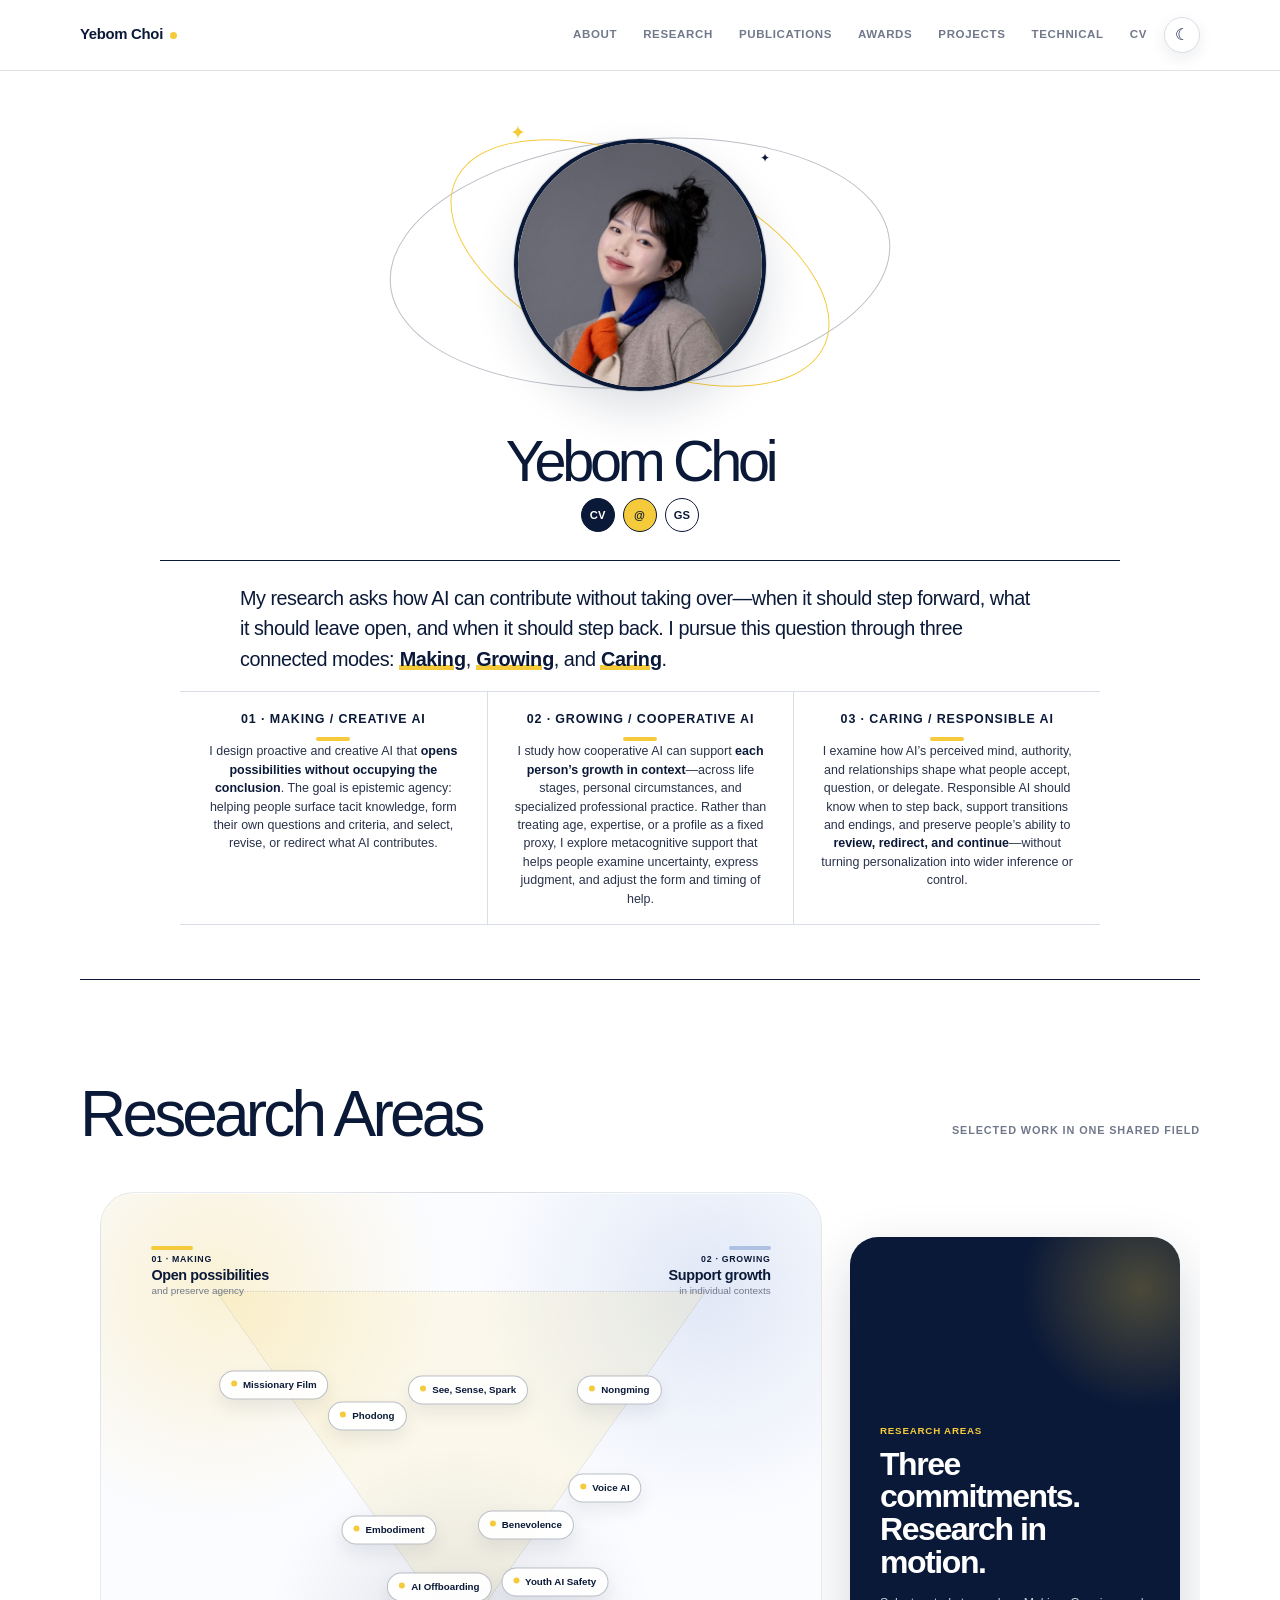
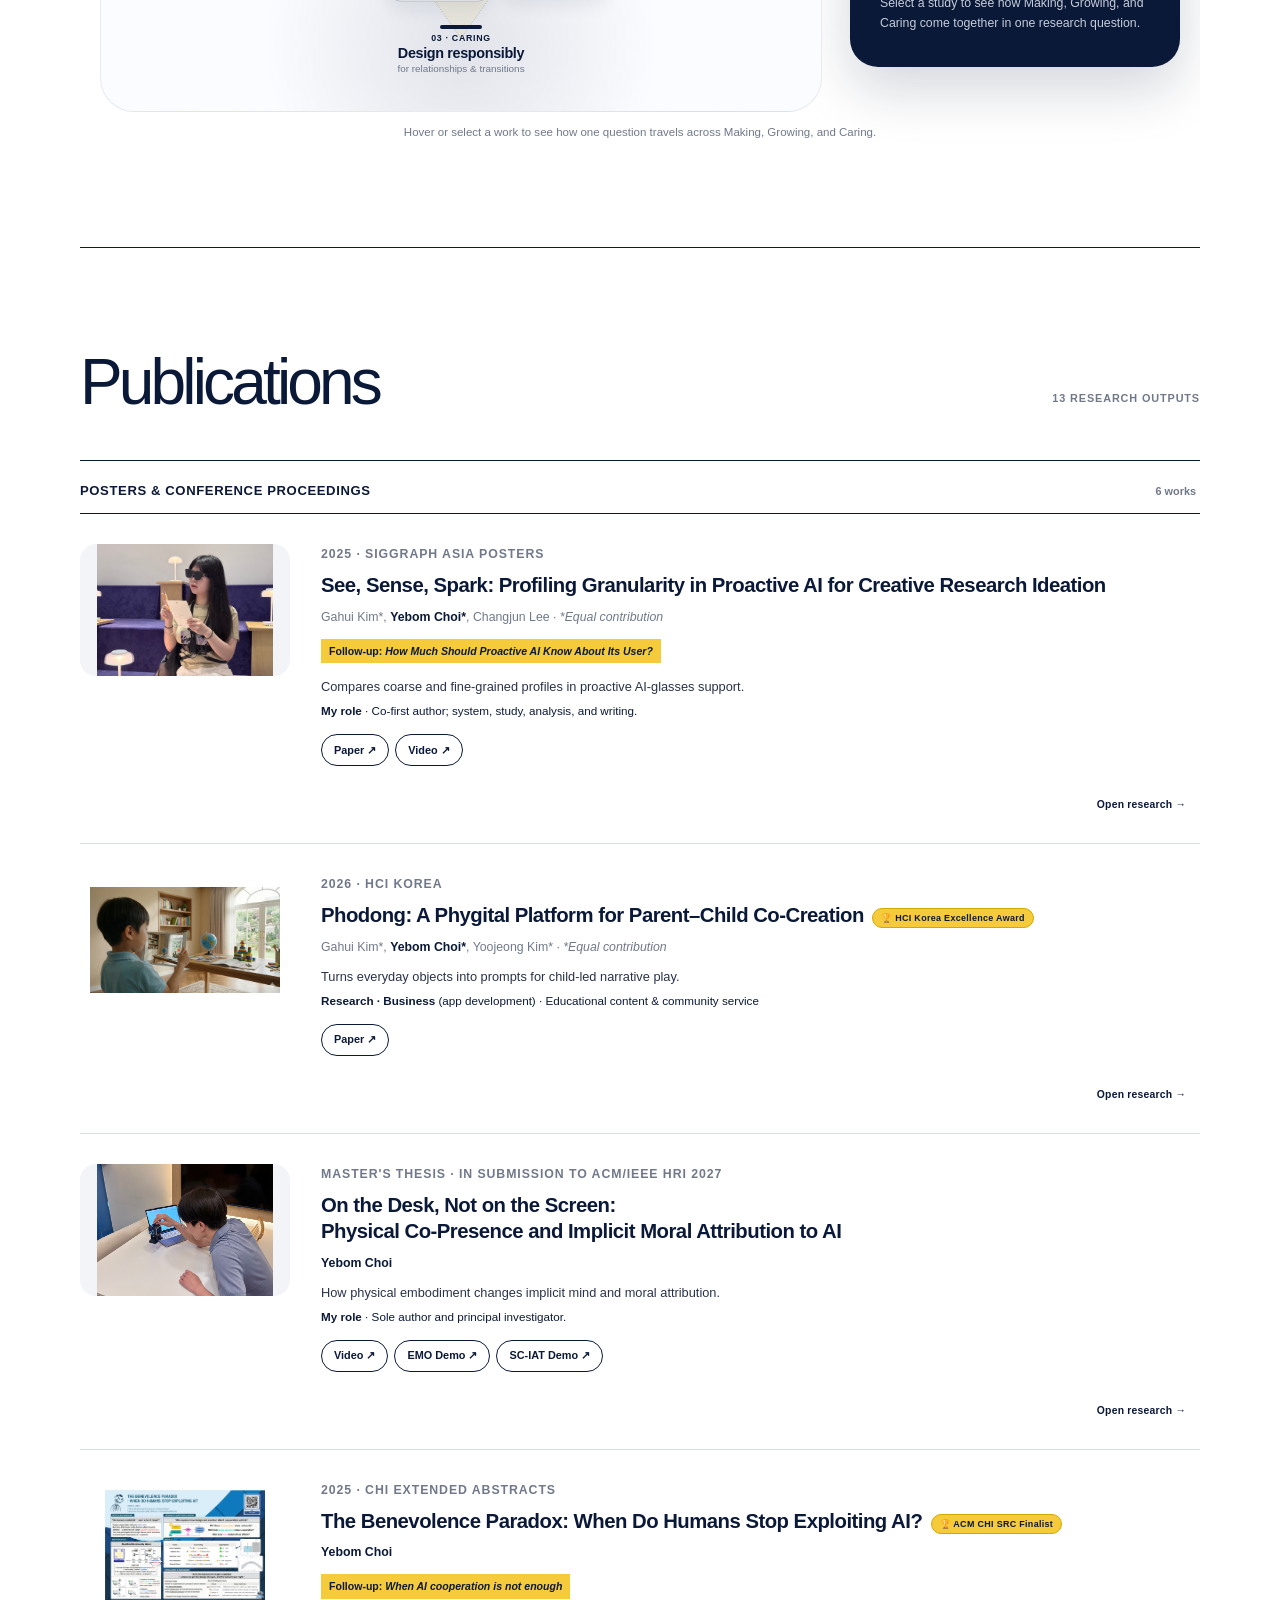
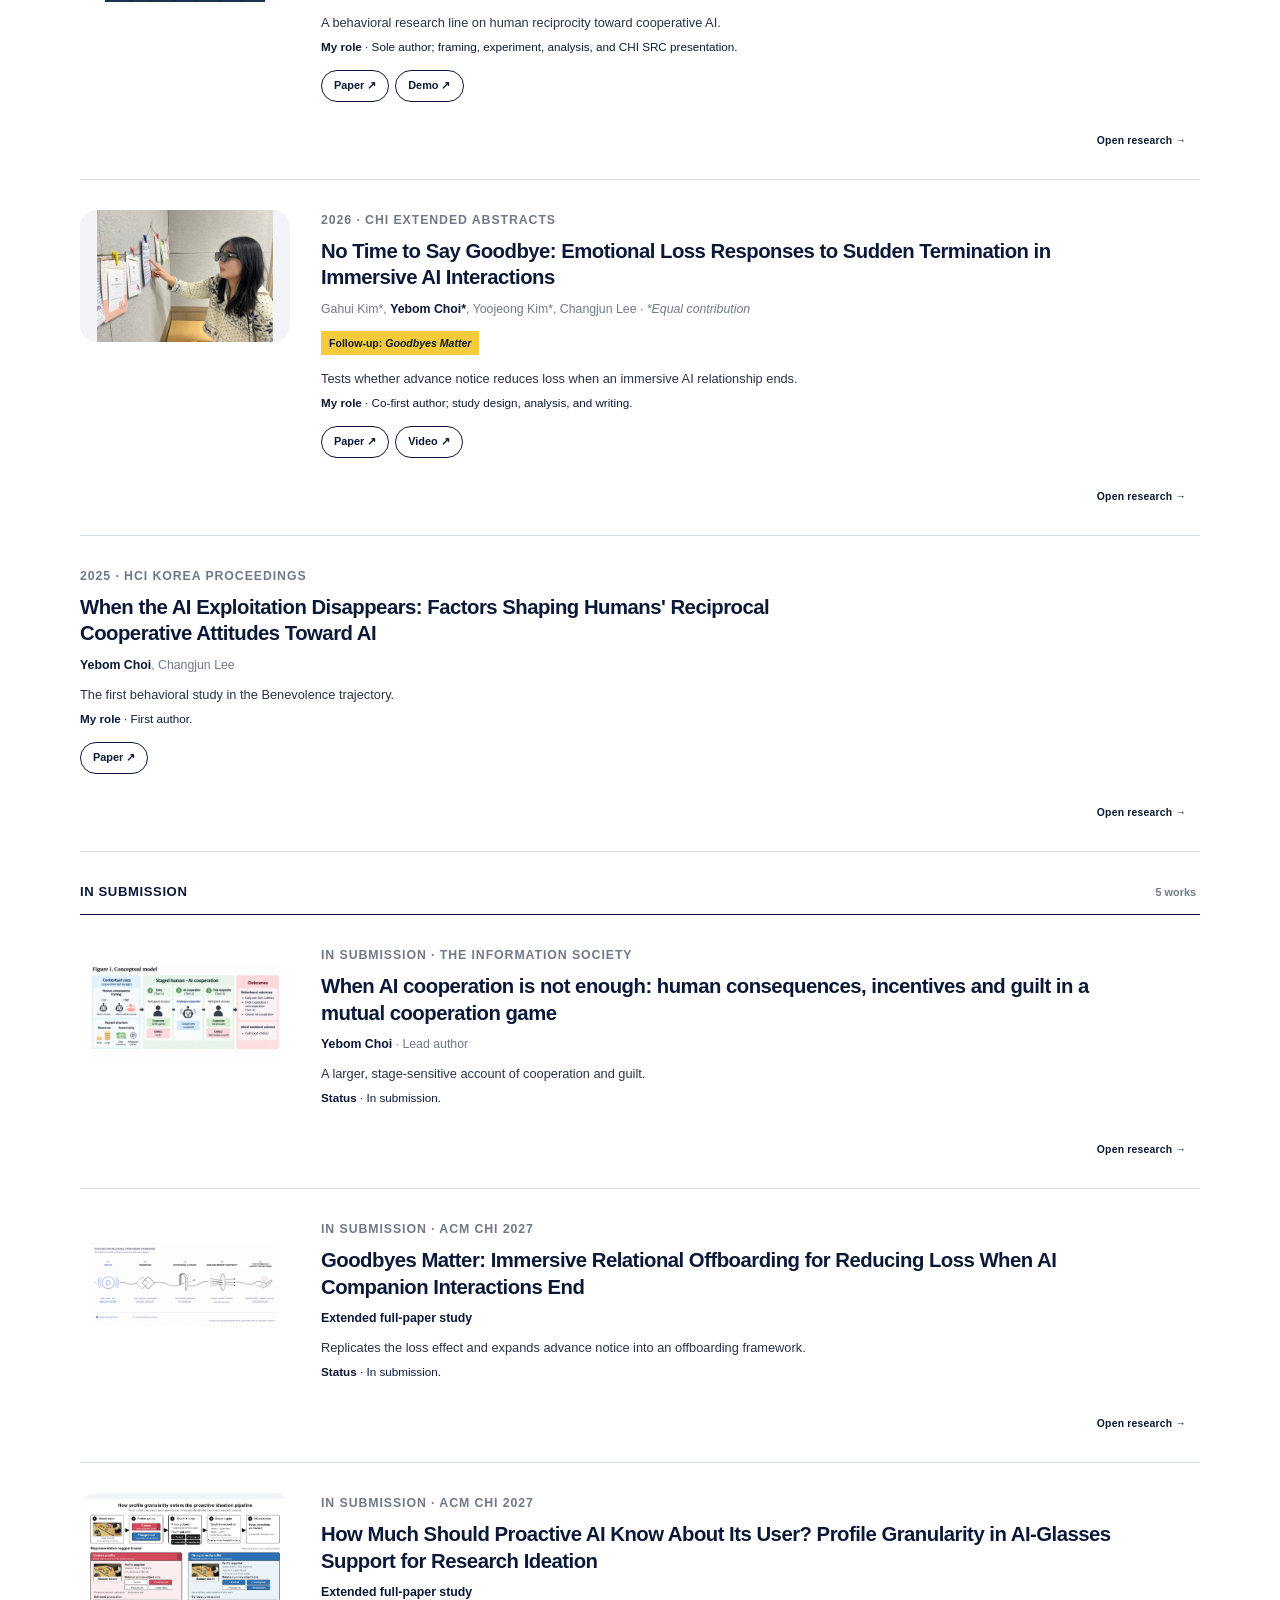
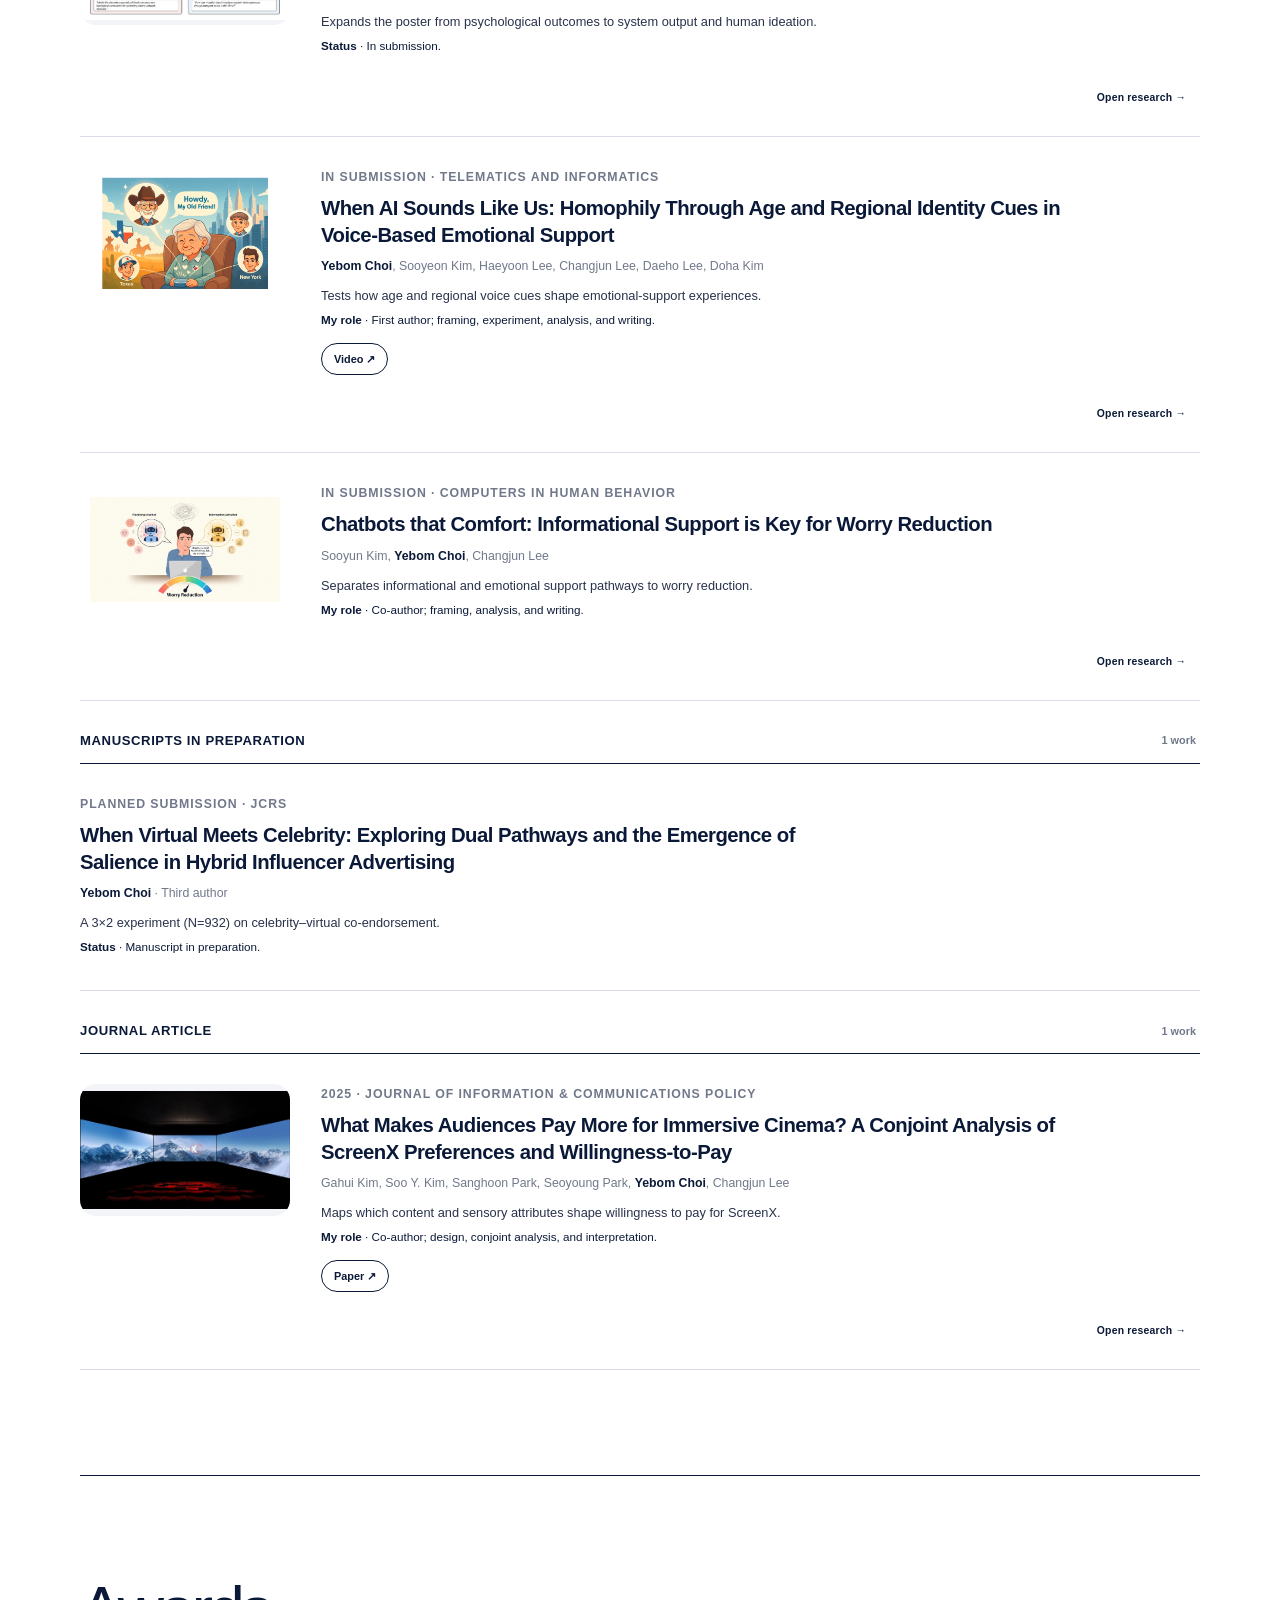
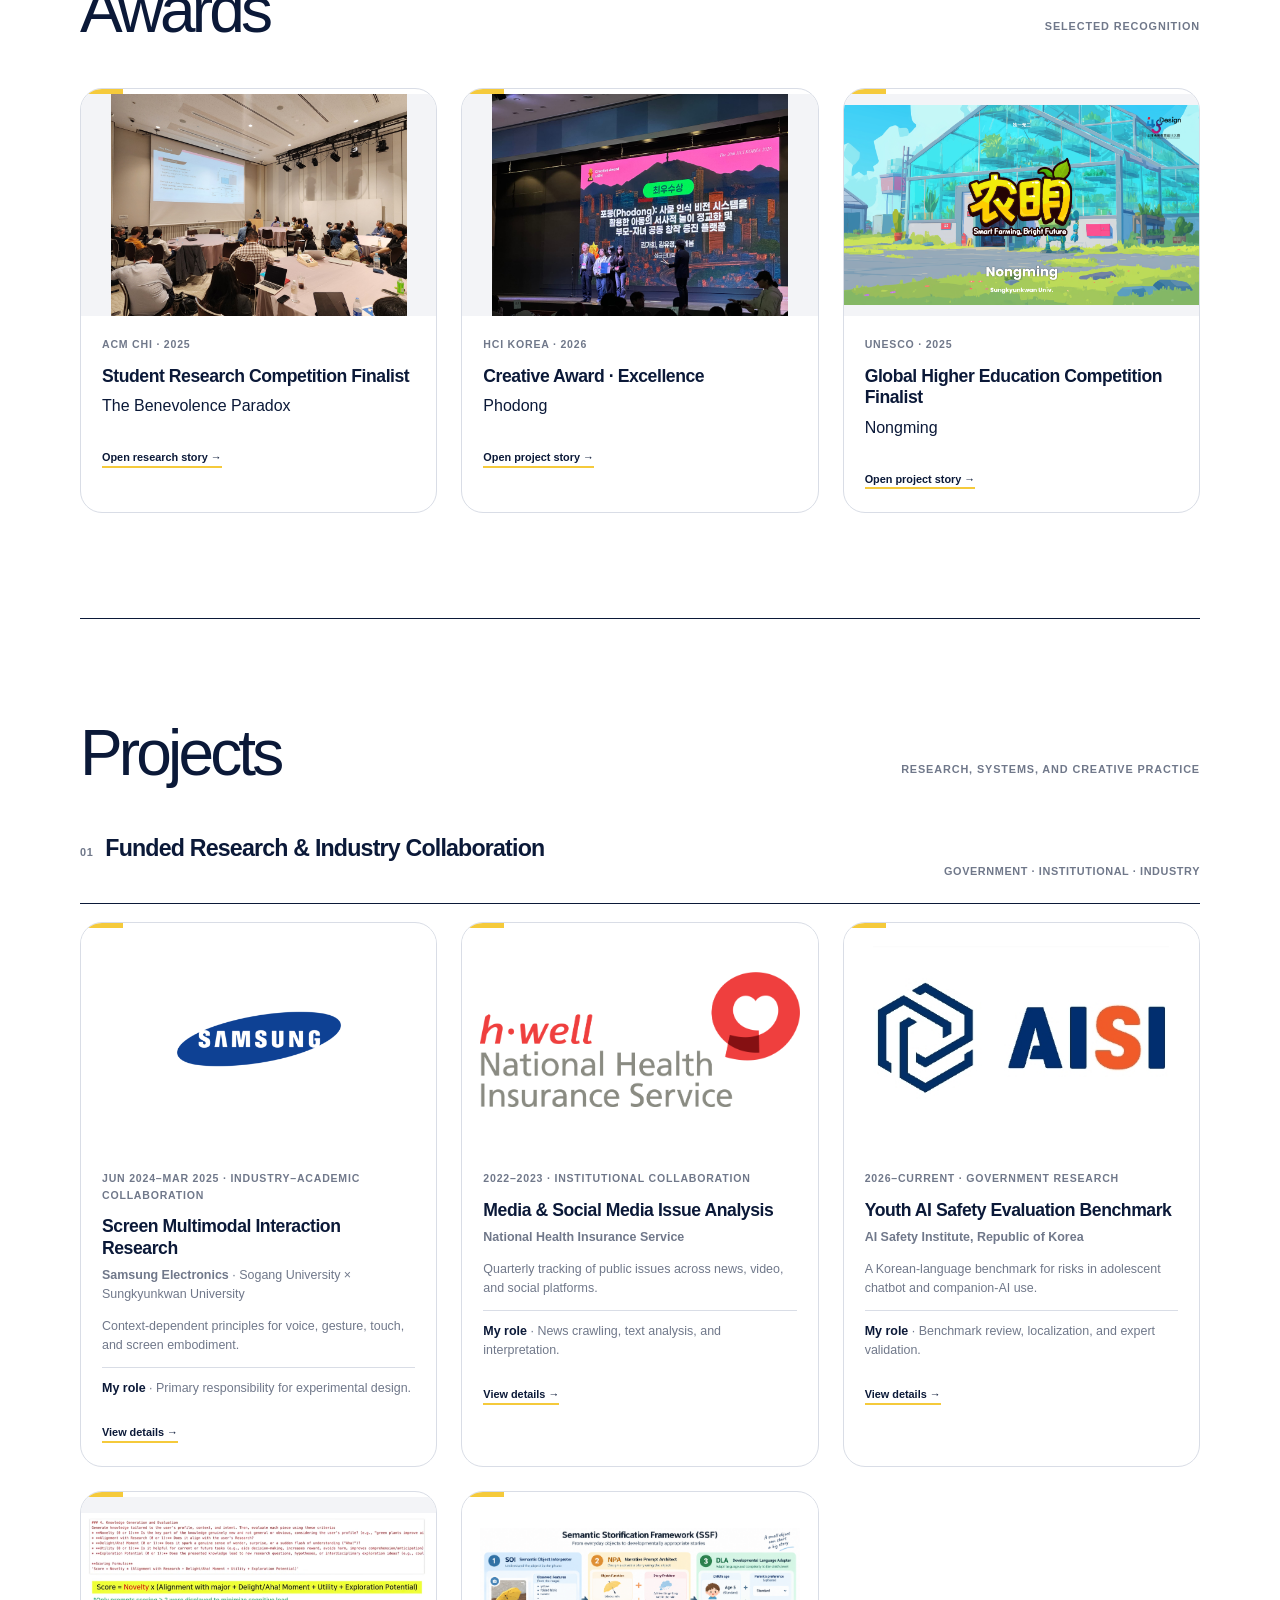
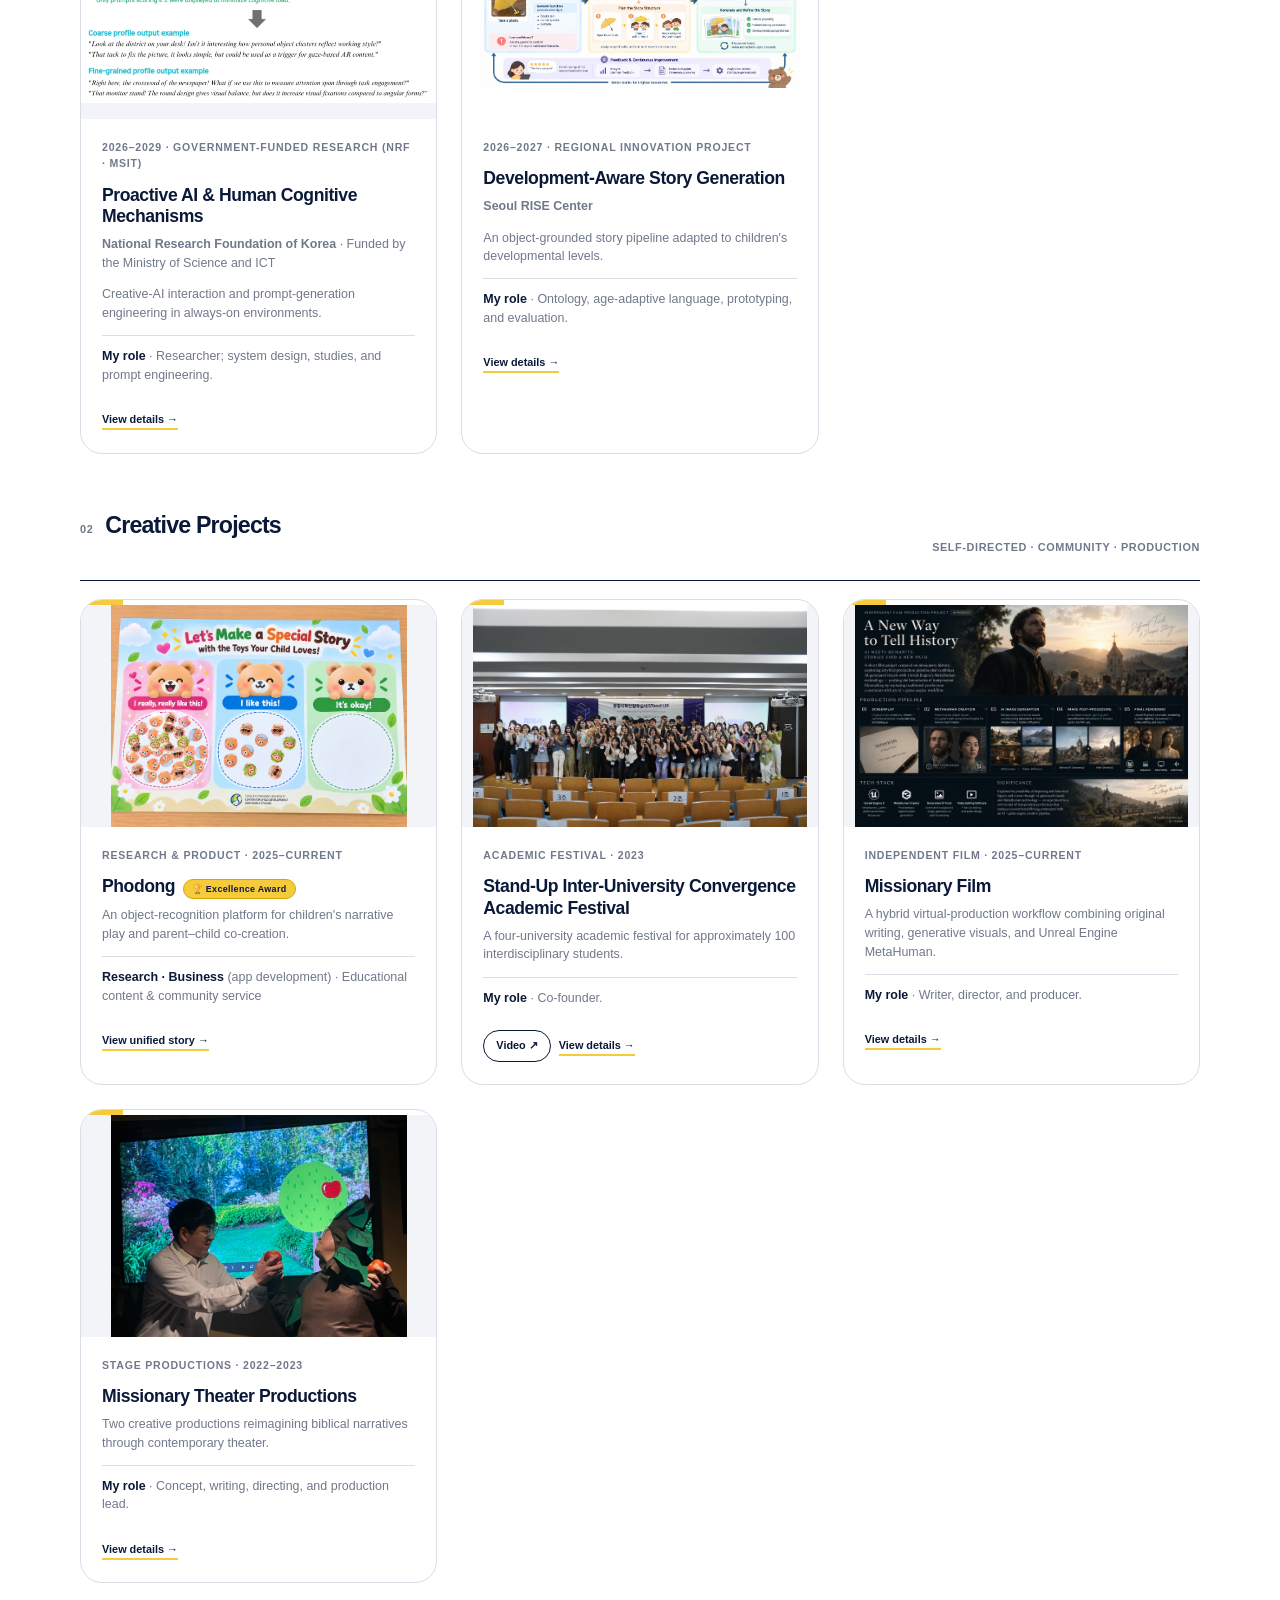
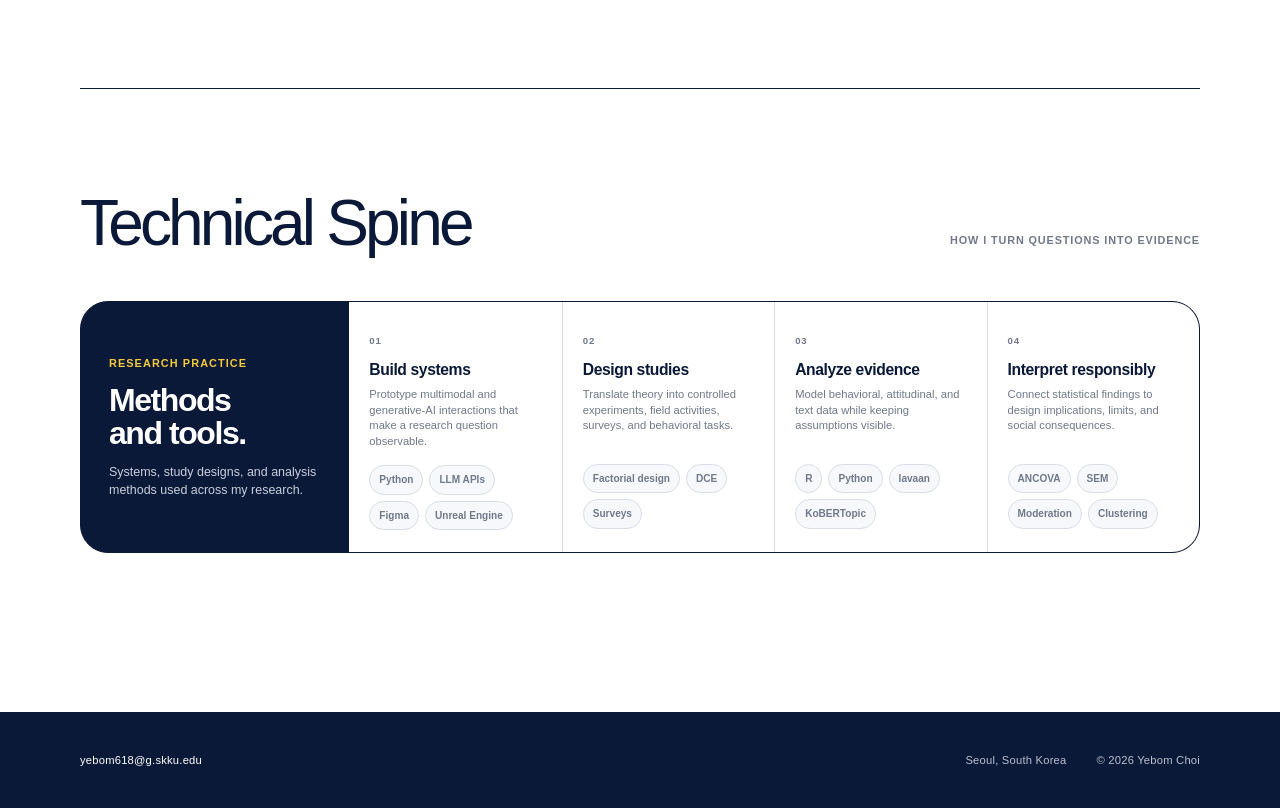
==== commit 5139edd0: "Move media actions below research metadata" ====
--- a/index.html
+++ b/index.html
@@ -34,18 +34,18 @@
     </section>
     <section id="publications" class="content-section page-width">
       <div class="section-title"><h2>Publications</h2><span>13 research outputs</span></div><div class="publication-list">
-        <article id="pub-benevolence" data-detail-card="benevolence"><div class="pub-thumbnail"><img src="assets/detail/benevolence/thumbnail.png" alt="The Benevolence Paradox research poster" /><div class="thumbnail-actions"><a href="https://mrg-y1rb.vercel.app/?condition=4&amp;ccode=E88A6AC1F5" target="_blank" rel="noreferrer">Demo ↗</a></div></div><div class="pub-copy"><p class="pub-meta">2025 · CHI Extended Abstracts</p><h3>The Benevolence Paradox: When Do Humans Stop Exploiting AI? <span class="award-badge">★ ACM CHI SRC Finalist</span></h3><p><strong>Yebom Choi</strong></p><p class="work-status">Follow-up: <em>When AI cooperation is not enough</em></p><p class="pub-summary">A behavioral research line on human reciprocity toward cooperative AI.</p><p class="pub-role"><strong>My role</strong> · Sole author; framing, experiment, analysis, and CHI SRC presentation.</p><a class="paper-link" href="https://dl.acm.org/doi/pdf/10.1145/3706599.3719279" target="_blank" rel="noreferrer">Paper ↗</a></div></article>
-        <article id="pub-homophily" data-detail-card="homophily"><div class="pub-thumbnail"><img src="assets/detail/homophily/thumbnail.png" alt="Older adult speaking with a voice-based AI" /><div class="thumbnail-actions"><a href="https://youtu.be/fIHGNQhxkyE?si=cRXqr7V3E5IYFjcp" target="_blank" rel="noreferrer">Video ↗</a></div></div><div class="pub-copy"><p class="pub-meta">Under review · Telematics and Informatics</p><h3>When AI Sounds Like Us: Homophily Through Age and Regional Identity Cues in Voice-Based Emotional Support</h3><p><strong>Yebom Choi</strong>, Sooyeon Kim, Haeyoon Lee, Changjun Lee, Daeho Lee, Doha Kim</p><p class="pub-summary">Tests how age and regional voice cues shape emotional-support experiences.</p><p class="pub-role"><strong>My role</strong> · First author; framing, experiment, analysis, and writing.</p><a class="paper-link" href="https://youtu.be/fIHGNQhxkyE?si=cRXqr7V3E5IYFjcp" target="_blank" rel="noreferrer">Video ↗</a></div></article>
+        <article id="pub-benevolence" data-detail-card="benevolence"><div class="pub-thumbnail"><img src="assets/detail/benevolence/thumbnail.png" alt="The Benevolence Paradox research poster" /></div><div class="pub-copy"><p class="pub-meta">2025 · CHI Extended Abstracts</p><h3>The Benevolence Paradox: When Do Humans Stop Exploiting AI? <span class="award-badge">★ ACM CHI SRC Finalist</span></h3><p><strong>Yebom Choi</strong></p><p class="work-status">Follow-up: <em>When AI cooperation is not enough</em></p><p class="pub-summary">A behavioral research line on human reciprocity toward cooperative AI.</p><p class="pub-role"><strong>My role</strong> · Sole author; framing, experiment, analysis, and CHI SRC presentation.</p><a class="paper-link" href="https://dl.acm.org/doi/pdf/10.1145/3706599.3719279" target="_blank" rel="noreferrer">Paper ↗</a><a class="paper-link" href="https://mrg-y1rb.vercel.app/?condition=4&amp;ccode=E88A6AC1F5" target="_blank" rel="noreferrer">Demo ↗</a></div></article>
+        <article id="pub-homophily" data-detail-card="homophily"><div class="pub-thumbnail"><img src="assets/detail/homophily/thumbnail.png" alt="Older adult speaking with a voice-based AI" /></div><div class="pub-copy"><p class="pub-meta">Under review · Telematics and Informatics</p><h3>When AI Sounds Like Us: Homophily Through Age and Regional Identity Cues in Voice-Based Emotional Support</h3><p><strong>Yebom Choi</strong>, Sooyeon Kim, Haeyoon Lee, Changjun Lee, Daeho Lee, Doha Kim</p><p class="pub-summary">Tests how age and regional voice cues shape emotional-support experiences.</p><p class="pub-role"><strong>My role</strong> · First author; framing, experiment, analysis, and writing.</p><a class="paper-link" href="https://youtu.be/fIHGNQhxkyE?si=cRXqr7V3E5IYFjcp" target="_blank" rel="noreferrer">Video ↗</a></div></article>
         <article id="pub-chatbots" data-detail-card="chatbots"><div class="pub-thumbnail"><img src="assets/detail/chatbots/thumbnail.jpg" alt="Chatbot support pathways" /></div><div class="pub-copy"><p class="pub-meta">Under review · Computers in Human Behavior</p><h3>Chatbots that Comfort: Informational Support is Key for Worry Reduction</h3><p>Sooyun Kim, <strong>Yebom Choi</strong>, Changjun Lee</p><p class="pub-summary">Separates informational and emotional support pathways to worry reduction.</p><p class="pub-role"><strong>My role</strong> · Co-author; framing, analysis, and writing.</p></div></article>
         <article id="pub-screenx"><div class="pub-thumbnail"><img src="assets/detail/screenx/figure.png" alt="ScreenX audience preference analysis" /></div><div class="pub-copy"><p class="pub-meta">2025 · Journal of Information &amp; Communications Policy</p><h3>What Makes Audiences Pay More for Immersive Cinema? A Conjoint Analysis of ScreenX Preferences and Willingness-to-Pay</h3><p>Gahui Kim, Soo Y. Kim, Sanghoon Park, Seoyoung Park, <strong>Yebom Choi</strong>, Changjun Lee</p><p class="pub-summary">Maps which content and sensory attributes shape willingness to pay for ScreenX.</p><p class="pub-role"><strong>My role</strong> · Co-author; design, conjoint analysis, and interpretation.</p><a class="paper-link" href="https://www.dbpia.co.kr/journal/articleDetail?nodeId=NODE12717030" target="_blank" rel="noreferrer">Paper ↗</a></div></article>
-        <article id="pub-goodbye" data-detail-card="goodbye"><div class="pub-thumbnail"><img src="assets/detail/goodbye/thumbnail.png" alt="Illustration of an AI companion relationship ending" /><div class="thumbnail-actions"><a href="https://youtu.be/VbXlg3Xxh0g?si=0kWh8hS35E6_chM7" target="_blank" rel="noreferrer">Video ↗</a></div></div><div class="pub-copy"><p class="pub-meta">2026 · CHI Extended Abstracts</p><h3>No Time to Say Goodbye: Emotional Loss Responses to Sudden Termination in Immersive AI Interactions</h3><p>Gahui Kim*, <strong>Yebom Choi*</strong>, Yoojeong Kim*, Changjun Lee · <em>*Equal contribution</em></p><p class="work-status">Follow-up: <em>Goodbyes Matter</em></p><p class="pub-summary">Tests whether advance notice reduces loss when an immersive AI relationship ends.</p><p class="pub-role"><strong>My role</strong> · Co-first author; study design, analysis, and writing.</p><a class="paper-link" href="https://dl.acm.org/doi/pdf/10.1145/3772363.3798687" target="_blank" rel="noreferrer">Paper ↗</a></div></article>
+        <article id="pub-goodbye" data-detail-card="goodbye"><div class="pub-thumbnail"><img src="assets/detail/goodbye/thumbnail.png" alt="Illustration of an AI companion relationship ending" /></div><div class="pub-copy"><p class="pub-meta">2026 · CHI Extended Abstracts</p><h3>No Time to Say Goodbye: Emotional Loss Responses to Sudden Termination in Immersive AI Interactions</h3><p>Gahui Kim*, <strong>Yebom Choi*</strong>, Yoojeong Kim*, Changjun Lee · <em>*Equal contribution</em></p><p class="work-status">Follow-up: <em>Goodbyes Matter</em></p><p class="pub-summary">Tests whether advance notice reduces loss when an immersive AI relationship ends.</p><p class="pub-role"><strong>My role</strong> · Co-first author; study design, analysis, and writing.</p><a class="paper-link" href="https://dl.acm.org/doi/pdf/10.1145/3772363.3798687" target="_blank" rel="noreferrer">Paper ↗</a><a class="paper-link" href="https://youtu.be/VbXlg3Xxh0g?si=0kWh8hS35E6_chM7" target="_blank" rel="noreferrer">Video ↗</a></div></article>
         <article id="pub-phodong" data-detail-card="phodong"><div class="pub-thumbnail"><img src="assets/detail/phodong/thumbnail.png" alt="A child creating a Phodong story" /></div><div class="pub-copy"><p class="pub-meta">2026 · HCI Korea</p><h3>Phodong: A Phygital Platform for Parent–Child Co-Creation <span class="award-badge">★ HCI Korea Excellence Award</span></h3><p>Gahui Kim*, <strong>Yebom Choi*</strong>, Yoojeong Kim* · <em>*Equal contribution</em></p><p class="pub-summary">Turns everyday objects into prompts for child-led narrative play.</p><p class="pub-role"><strong>Research · Business</strong> (app development) · Educational content &amp; community service</p><a class="paper-link" href="https://www.dbpia.co.kr/journal/voisDetail?voisId=VOIS00810329" target="_blank" rel="noreferrer">Paper ↗</a></div></article>
-        <article id="pub-sss" data-detail-card="sss"><div class="pub-thumbnail"><img src="assets/detail/sss/overview.png" alt="Proactive AI ideation pipeline" /><div class="thumbnail-actions"><a href="https://youtu.be/kbhWUENajDM?si=b6m7_Tjsb87YCoGQ" target="_blank" rel="noreferrer">Video ↗</a></div></div><div class="pub-copy"><p class="pub-meta">2025 · SIGGRAPH Asia Posters</p><h3>See, Sense, Spark: Profiling Granularity in Proactive AI for Creative Research Ideation</h3><p>Gahui Kim*, <strong>Yebom Choi*</strong>, Changjun Lee · <em>*Equal contribution</em></p><p class="work-status">Follow-up: <em>How Much Should Proactive AI Know About Its User?</em></p><p class="pub-summary">Compares coarse and fine-grained profiles in proactive AI-glasses support.</p><p class="pub-role"><strong>My role</strong> · Co-first author; system, study, analysis, and writing.</p><a class="paper-link" href="https://dl.acm.org/doi/full/10.1145/3757374.3771458" target="_blank" rel="noreferrer">Paper ↗</a><a class="paper-link" href="https://youtu.be/kbhWUENajDM?si=b6m7_Tjsb87YCoGQ" target="_blank" rel="noreferrer">Video ↗</a></div></article>
+        <article id="pub-sss" data-detail-card="sss"><div class="pub-thumbnail"><img src="assets/detail/sss/overview.png" alt="Proactive AI ideation pipeline" /></div><div class="pub-copy"><p class="pub-meta">2025 · SIGGRAPH Asia Posters</p><h3>See, Sense, Spark: Profiling Granularity in Proactive AI for Creative Research Ideation</h3><p>Gahui Kim*, <strong>Yebom Choi*</strong>, Changjun Lee · <em>*Equal contribution</em></p><p class="work-status">Follow-up: <em>How Much Should Proactive AI Know About Its User?</em></p><p class="pub-summary">Compares coarse and fine-grained profiles in proactive AI-glasses support.</p><p class="pub-role"><strong>My role</strong> · Co-first author; system, study, analysis, and writing.</p><a class="paper-link" href="https://dl.acm.org/doi/full/10.1145/3757374.3771458" target="_blank" rel="noreferrer">Paper ↗</a><a class="paper-link" href="https://youtu.be/kbhWUENajDM?si=b6m7_Tjsb87YCoGQ" target="_blank" rel="noreferrer">Video ↗</a></div></article>
         <article id="pub-exploitation" data-detail-card="benevolence"><div class="pub-thumbnail"><img src="assets/detail/benevolence/figure-3.png" alt="Reciprocal cooperation results" /></div><div class="pub-copy"><p class="pub-meta">2025 · HCI Korea Proceedings</p><h3>When the AI Exploitation Disappears: Factors Shaping Humans' Reciprocal Cooperative Attitudes Toward AI</h3><p><strong>Yebom Choi</strong>, Changjun Lee</p><p class="pub-summary">The first behavioral study in the Benevolence trajectory.</p><p class="pub-role"><strong>My role</strong> · First author.</p><a class="paper-link" href="https://www.dbpia.co.kr/journal/articleDetail?nodeId=NODE12131515" target="_blank" rel="noreferrer">Paper ↗</a></div></article>
         <article id="pub-ai-cooperation" data-detail-card="benevolence" data-research-node="follow-up"><div class="pub-thumbnail"><img src="assets/detail/benevolence/overview.png" alt="Mutual cooperation game" /></div><div class="pub-copy"><p class="pub-meta">In submission · The Information Society</p><h3>When AI cooperation is not enough: human consequences, incentives and guilt in a mutual cooperation game</h3><p><strong>Yebom Choi</strong> · Lead author</p><p class="pub-summary">A larger, stage-sensitive account of cooperation and guilt.</p><p class="pub-role"><strong>Status</strong> · In submission.</p></div></article>
         <article id="pub-goodbyes-matter" data-detail-card="goodbye" data-research-node="follow-up"><div class="pub-thumbnail"><img src="assets/detail/goodbye/figure-4.png" alt="Relational offboarding framework" /></div><div class="pub-copy"><p class="pub-meta">In submission · ACM CHI 2027</p><h3>Goodbyes Matter: Immersive Relational Offboarding for Reducing Loss When AI Companion Interactions End</h3><p><strong>Extended full-paper study</strong></p><p class="pub-summary">Replicates the loss effect and expands advance notice into an offboarding framework.</p><p class="pub-role"><strong>Status</strong> · In submission.</p></div></article>
         <article id="pub-proactive-profile" data-detail-card="sss" data-research-node="follow-up"><div class="pub-thumbnail"><img src="assets/detail/sss/figure-2.png" alt="Profile condition effects" /></div><div class="pub-copy"><p class="pub-meta">In submission · ACM CHI 2027</p><h3>How Much Should Proactive AI Know About Its User? Profile Granularity in AI-Glasses Support for Research Ideation</h3><p><strong>Extended full-paper study</strong></p><p class="pub-summary">Expands the poster from psychological outcomes to system output and human ideation.</p><p class="pub-role"><strong>Status</strong> · In submission.</p></div></article>
-        <article id="pub-on-the-desk" data-detail-card="on-the-desk"><div class="pub-thumbnail"><img src="assets/detail/embodiment/procedure.png" alt="Physical and virtual AI study procedure" /><div class="thumbnail-actions"><a href="https://www.youtube.com/watch?v=iJNP2CHBXho" target="_blank" rel="noreferrer">Video ↗</a><a href="https://virtual-emo.vercel.app/" target="_blank" rel="noreferrer">EMO Demo ↗</a><a href="https://yebomis.github.io/emo-post-iat-demo/" target="_blank" rel="noreferrer">SC-IAT ↗</a></div></div><div class="pub-copy"><p class="pub-meta">Master's thesis · In submission to ACM/IEEE HRI 2027</p><h3>On the Desk, Not on the Screen:<br />Physical Co-Presence and Implicit Moral Attribution to AI</h3><p><strong>Yebom Choi</strong></p><p class="pub-summary">How physical embodiment changes implicit mind and moral attribution.</p><p class="pub-role"><strong>My role</strong> · Sole author and principal investigator.</p></div></article>
+        <article id="pub-on-the-desk" data-detail-card="on-the-desk"><div class="pub-thumbnail"><img src="assets/detail/embodiment/procedure.png" alt="Physical and virtual AI study procedure" /></div><div class="pub-copy"><p class="pub-meta">Master's thesis · In submission to ACM/IEEE HRI 2027</p><h3>On the Desk, Not on the Screen:<br />Physical Co-Presence and Implicit Moral Attribution to AI</h3><p><strong>Yebom Choi</strong></p><p class="pub-summary">How physical embodiment changes implicit mind and moral attribution.</p><p class="pub-role"><strong>My role</strong> · Sole author and principal investigator.</p><a class="paper-link" href="https://www.youtube.com/watch?v=iJNP2CHBXho" target="_blank" rel="noreferrer">Video ↗</a><a class="paper-link" href="https://virtual-emo.vercel.app/" target="_blank" rel="noreferrer">EMO Demo ↗</a><a class="paper-link" href="https://yebomis.github.io/emo-post-iat-demo/" target="_blank" rel="noreferrer">SC-IAT Demo ↗</a></div></article>
         <article id="pub-virtual-celebrity"><div class="pub-thumbnail pub-placeholder" aria-hidden="true"><span>Hybrid<br />Influencers</span></div><div class="pub-copy"><p class="pub-meta">Planned submission · JCRS</p><h3>When Virtual Meets Celebrity: Exploring Dual Pathways and the Emergence of Salience in Hybrid Influencer Advertising</h3><p><strong>Yebom Choi</strong> · Third author</p><p class="pub-summary">A 3×2 experiment (N=932) on celebrity–virtual co-endorsement.</p><p class="pub-role"><strong>Status</strong> · Manuscript in preparation.</p></div></article>
       </div>
     </section>
@@ -101,8 +101,8 @@
           <div><p class="card-meta">Research &amp; Product · 2025–Current</p><h3>Phodong <span class="award-badge">★ Excellence Award</span></h3><p>An object-recognition platform for children's narrative play and parent–child co-creation.</p><p class="role-note"><strong>Research · Business</strong> (app development) · Educational content &amp; community service</p><span class="card-detail-hint">View unified story →</span></div>
         </article>
         <article id="project-standup" class="visual-card" data-detail-card="standup">
-          <img src="assets/detail/standup/thumbnail.jpg" alt="Stand-Up Inter-University Convergence Academic Festival" /><div class="card-media-actions"><a href="https://www.youtube.com/watch?v=Z4IrUHiMCIE" target="_blank" rel="noreferrer">Video ↗</a></div>
-          <div><p class="card-meta">Academic Festival · 2023</p><h3>Stand-Up Inter-University Convergence Academic Festival</h3><p>A four-university academic festival for approximately 100 interdisciplinary students.</p><p class="role-note"><strong>My role</strong> · Co-founder.</p><span class="card-detail-hint">View details →</span></div>
+          <img src="assets/detail/standup/thumbnail.jpg" alt="Stand-Up Inter-University Convergence Academic Festival" />
+          <div><p class="card-meta">Academic Festival · 2023</p><h3>Stand-Up Inter-University Convergence Academic Festival</h3><p>A four-university academic festival for approximately 100 interdisciplinary students.</p><p class="role-note"><strong>My role</strong> · Co-founder.</p><a class="card-action-link" href="https://www.youtube.com/watch?v=Z4IrUHiMCIE" target="_blank" rel="noreferrer">Video ↗</a><span class="card-detail-hint">View details →</span></div>
         </article>
         <article id="project-film" class="visual-card" data-detail-card="missionary-film">
           <img src="assets/detail/missionary-film/image.png" alt="AI-assisted missionary film production" />
--- a/styles.css
+++ b/styles.css
@@ -1321,9 +1321,9 @@
 }
 .paper-link { display: inline-block; margin-top: 10px; border-bottom: 2px solid var(--yellow); font-size: 0.68rem; font-weight: 750; }
 .paper-link:hover { background: var(--yellow); }
-.pub-thumbnail{position:relative}.thumbnail-actions{position:absolute;right:8px;bottom:8px;left:8px;display:flex;flex-wrap:wrap;gap:5px;justify-content:flex-end}.thumbnail-actions a,.card-media-actions a{display:inline-flex;min-height:29px;align-items:center;justify-content:center;padding:0 10px;border:1px solid rgba(255,255,255,.72);border-radius:999px;color:#fff;background:rgba(11,25,56,.92);box-shadow:0 3px 12px rgba(11,25,56,.18);font-size:.58rem;font-weight:820;line-height:1;letter-spacing:.02em;backdrop-filter:blur(8px)}.thumbnail-actions a:hover,.thumbnail-actions a:focus-visible,.card-media-actions a:hover,.card-media-actions a:focus-visible{border-color:var(--yellow);color:var(--navy);background:var(--yellow);outline:none}.card-media-actions{position:absolute;z-index:2;top:18px;right:12px;display:flex;flex-wrap:wrap;gap:6px;justify-content:flex-end}.visual-card>.card-media-actions{padding:0}
 .pub-copy .paper-link{display:inline-flex;min-height:32px;align-items:center;justify-content:center;margin:10px 6px 0 0;padding:0 12px;border:1px solid var(--navy);border-radius:999px;color:var(--navy);background:var(--white);line-height:1}.pub-copy .paper-link:hover,.pub-copy .paper-link:focus-visible{border-color:var(--yellow);color:var(--navy);background:var(--yellow);outline:none}
 html[data-theme="dark"] .pub-copy .paper-link{border-color:#64708a;color:#f4f7fc;background:#111a2c}html[data-theme="dark"] .pub-copy .paper-link:hover,html[data-theme="dark"] .pub-copy .paper-link:focus-visible{border-color:var(--yellow);color:var(--navy);background:var(--yellow)}
+.card-action-link{display:inline-flex;min-height:32px;align-items:center;justify-content:center;margin:10px 8px 0 0;padding:0 12px;border:1px solid var(--navy);border-radius:999px;color:var(--navy);background:var(--white);font-size:.68rem;font-weight:750;line-height:1}.card-action-link:hover,.card-action-link:focus-visible{border-color:var(--yellow);color:var(--navy);background:var(--yellow);outline:none}html[data-theme="dark"] .card-action-link{border-color:#64708a;color:#f4f7fc;background:#111a2c}html[data-theme="dark"] .card-action-link:hover,html[data-theme="dark"] .card-action-link:focus-visible{border-color:var(--yellow);color:var(--navy);background:var(--yellow)}
 .card-open-hint {
   display: inline-block;
   margin-top: 10px;
